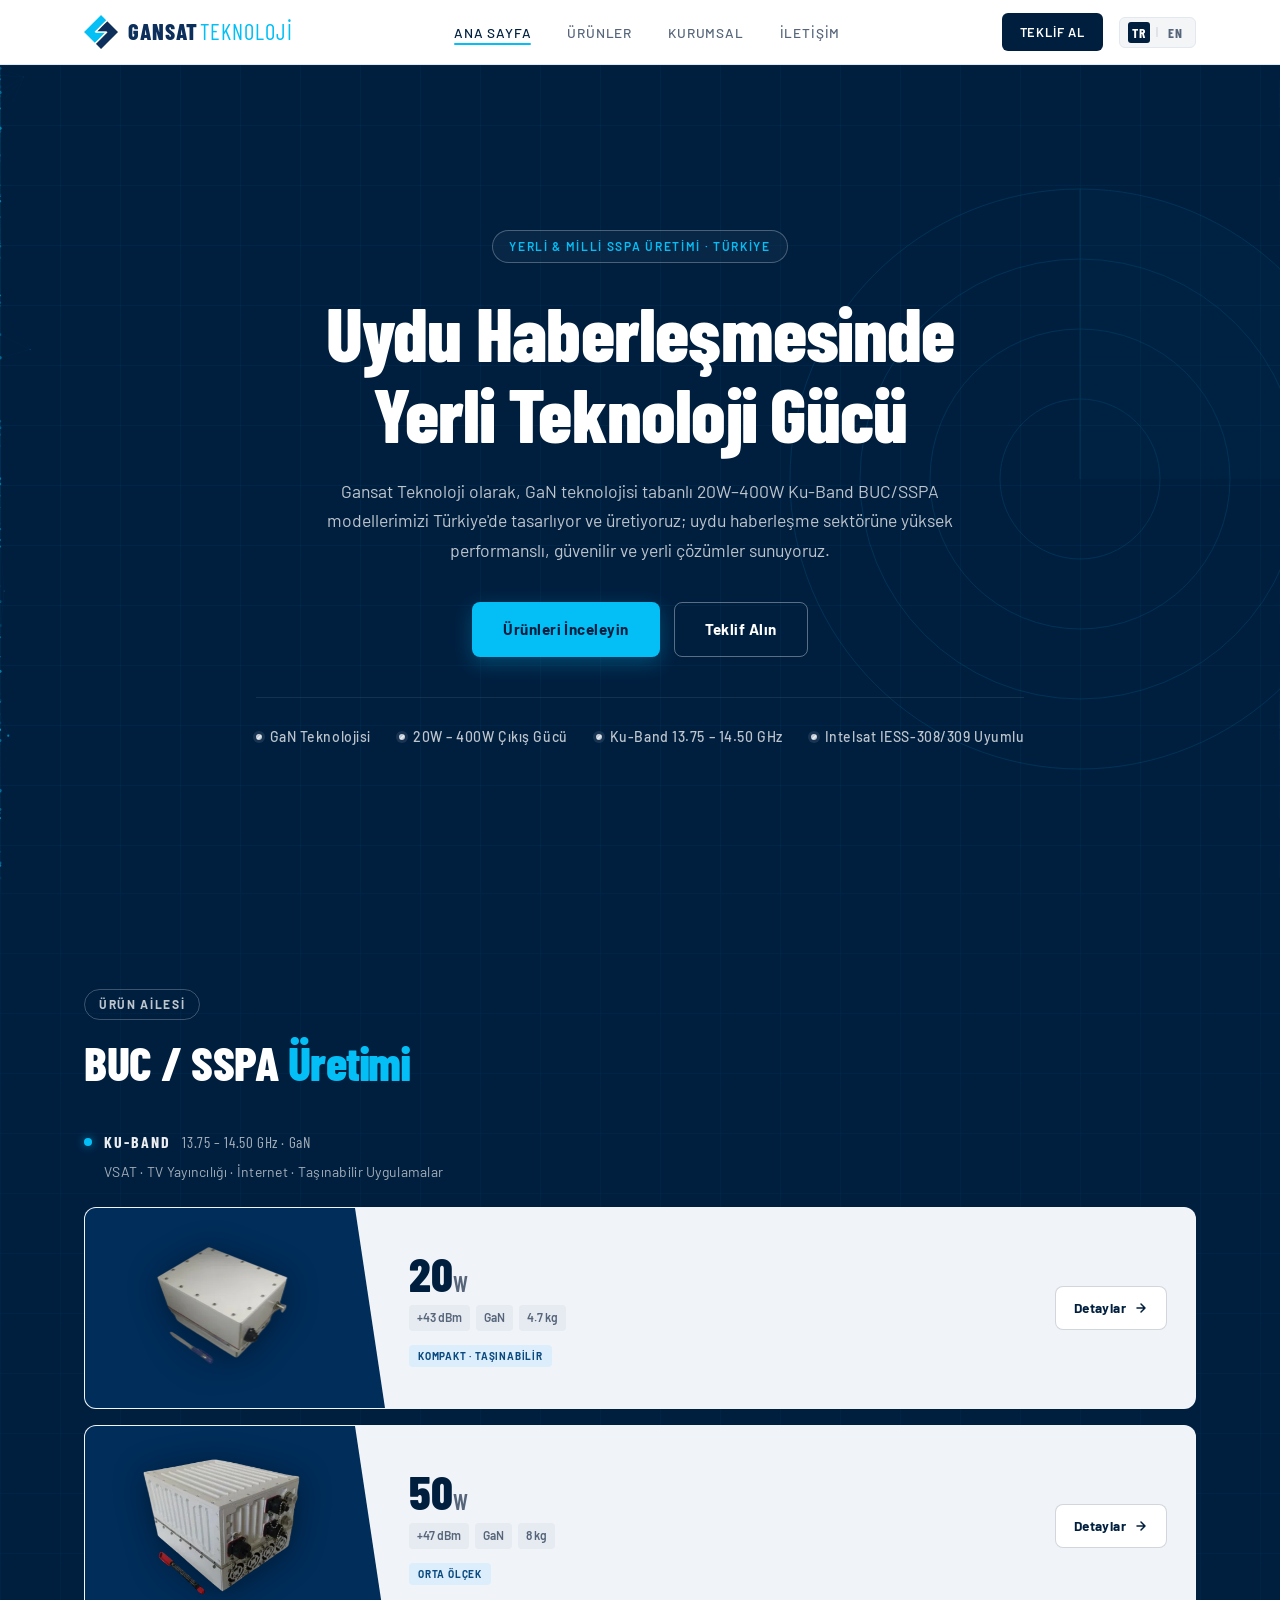
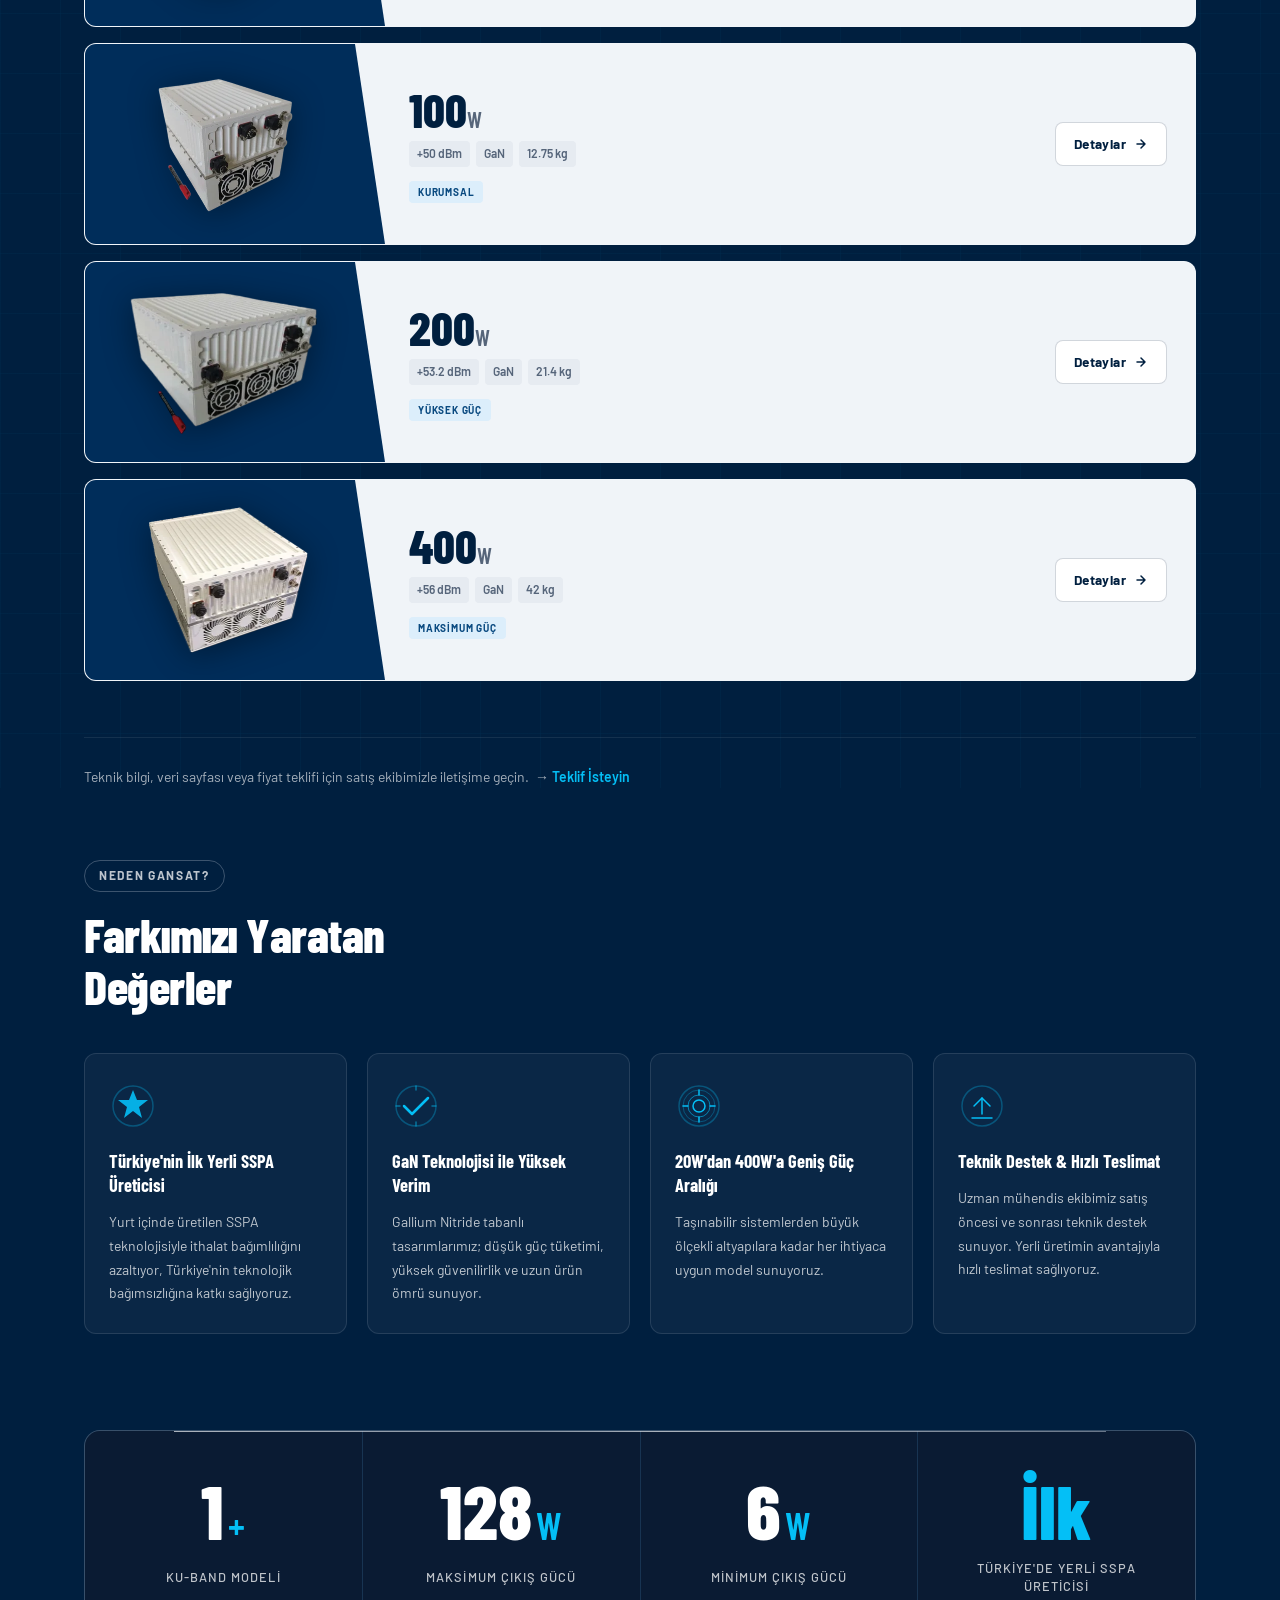
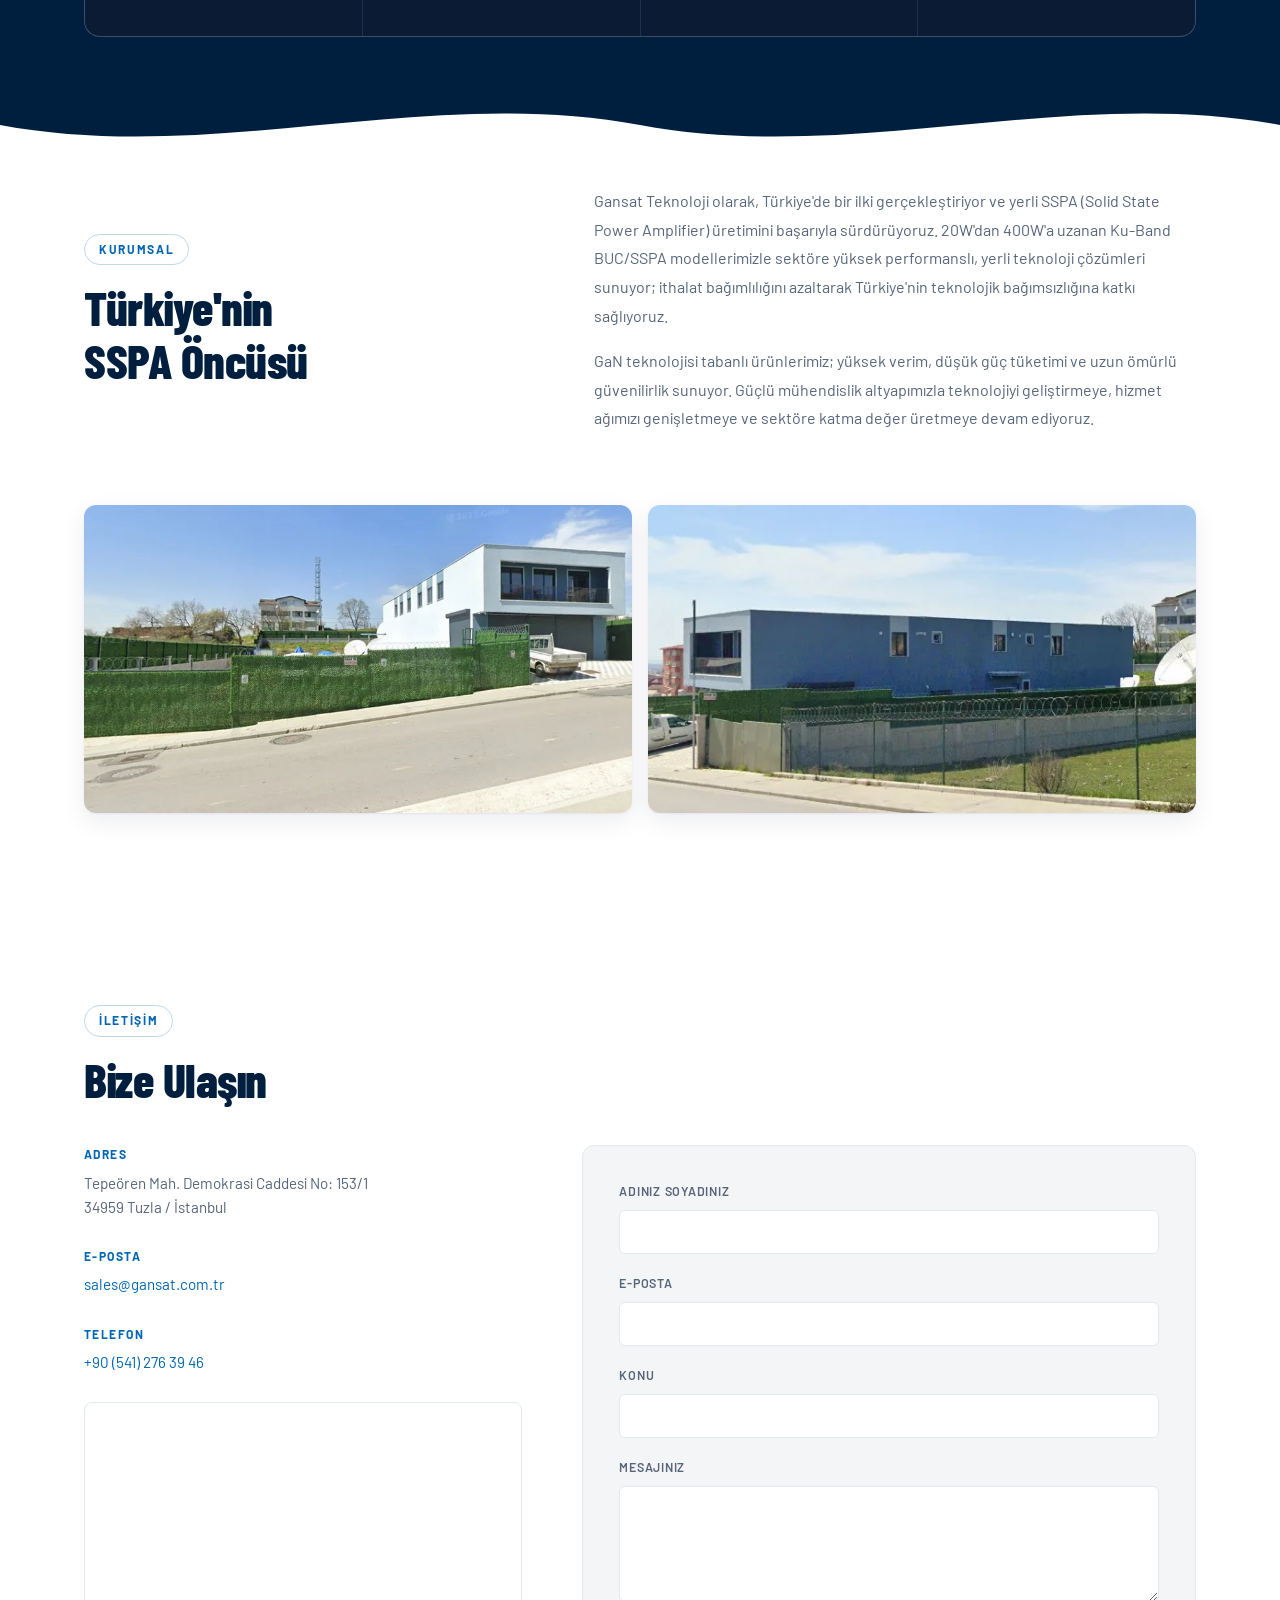
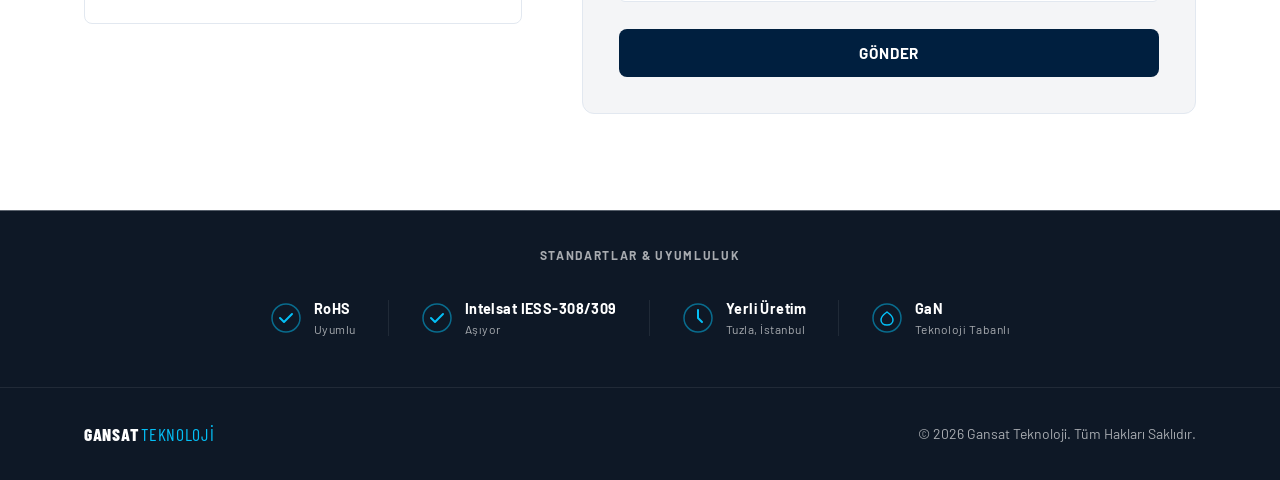
==== index.html @ 553958f4 "SEO: complete meta/social tags, share banners, structured data, sitemap, copy fixes - Every page: de" ====
<!DOCTYPE html>
<html lang="tr">
<head>
    <meta charset="UTF-8">
    <meta name="viewport" content="width=device-width, initial-scale=1.0">
    <title>Gansat Teknoloji | Yerli GaN Ku-Band BUC / SSPA Üreticisi</title>
    <meta name="description" content="Gansat Teknoloji — Türkiye'nin ilk yerli SSPA ve BUC üreticisi. 20W–400W GaN tabanlı Ku-Band BUC/SSPA modelleri, Intelsat IESS-308/309 uyumlu. Tuzla, İstanbul.">
    <meta name="keywords" content="SSPA üreticisi, BUC üreticisi, Ku-Band BUC, GaN SSPA, yerli SSPA, Block Up Converter, uydu haberleşme, satellite uplink, VSAT BUC, Gansat Teknoloji">
    <meta name="author" content="Gansat Teknoloji">
    <meta name="robots" content="index, follow, max-image-preview:large">
    <meta name="theme-color" content="#001f3f">
    <link rel="canonical" href="https://www.gansat.com.tr/">

    <!-- Open Graph (LinkedIn, WhatsApp, Facebook) -->
    <meta property="og:type" content="website">
    <meta property="og:site_name" content="Gansat Teknoloji">
    <meta property="og:title" content="Gansat Teknoloji | Yerli GaN Ku-Band BUC / SSPA Üreticisi">
    <meta property="og:description" content="Gansat Teknoloji — Türkiye'nin ilk yerli SSPA ve BUC üreticisi. 20W–400W GaN tabanlı Ku-Band BUC/SSPA modelleri, Intelsat IESS-308/309 uyumlu. Tuzla, İstanbul.">
    <meta property="og:url" content="https://www.gansat.com.tr/">
    <meta property="og:image" content="https://www.gansat.com.tr/og-gansat.jpg">
    <meta property="og:image:type" content="image/jpeg">
    <meta property="og:image:width" content="1200">
    <meta property="og:image:height" content="630">
    <meta property="og:image:alt" content="Gansat Teknoloji — GaN Ku-Band BUC / SSPA çözümleri, 20W–400W">
    <meta property="og:locale" content="tr_TR">
    <meta property="og:locale:alternate" content="en_US">

    <!-- Twitter / X Card -->
    <meta name="twitter:card" content="summary_large_image">
    <meta name="twitter:title" content="Gansat Teknoloji | Yerli GaN Ku-Band BUC / SSPA Üreticisi">
    <meta name="twitter:description" content="Gansat Teknoloji — Türkiye'nin ilk yerli SSPA ve BUC üreticisi. 20W–400W GaN tabanlı Ku-Band BUC/SSPA modelleri, Intelsat IESS-308/309 uyumlu. Tuzla, İstanbul.">
    <meta name="twitter:image" content="https://www.gansat.com.tr/og-gansat.jpg">
    <meta name="twitter:image:alt" content="Gansat Teknoloji — GaN Ku-Band BUC / SSPA çözümleri, 20W–400W">

<!-- Yapısal Veri (Google Şirket Bilgisi) -->
    <script type="application/ld+json">
        {
          "@context": "https://schema.org",
          "@type": "Organization",
          "name": "Gansat Teknoloji",
          "url": "https://www.gansat.com.tr/",
          "logo": "https://www.gansat.com.tr/logo.png",
          "description": "Türkiye'nin ilk yerli SSPA ve BUC üreticisi. GaN teknolojisi tabanlı Ku-Band BUC/SSPA modelleri.",
          "address": {
            "@type": "PostalAddress",
            "streetAddress": "Tepeören Mah. Demokrasi Caddesi No: 153/1",
            "addressLocality": "Tuzla",
            "addressRegion": "İstanbul",
            "postalCode": "34959",
            "addressCountry": "TR"
          },
          "contactPoint": {
            "@type": "ContactPoint",
            "telephone": "+90-541-276-39-46",
            "email": "sales@gansat.com.tr",
            "contactType": "sales"
          },
          "sameAs": [],
          "image": "https://www.gansat.com.tr/og-gansat.jpg"
        }
    </script>

    <link rel="preconnect" href="https://fonts.googleapis.com">
    <link rel="preconnect" href="https://fonts.gstatic.com" crossorigin>
    <link href="https://fonts.googleapis.com/css2?family=Barlow+Condensed:wght@400;600;700;800&family=Barlow:wght@300;400;500;600&display=swap" rel="stylesheet">
    <link rel="stylesheet" href="style.css">
    <link rel="icon" type="image/png" sizes="32x32" href="favicon-32.png">
    <link rel="apple-touch-icon" href="apple-touch-icon.png">
</head>
<body>

    <header>
        <nav class="container">
            <div class="logo">
                <img src="logo.webp" alt="GANSAT Teknoloji logosu" class="logo-mark" width="34" height="34">GANSAT<span>TEKNOLOJİ</span>
            </div>
            <ul class="nav-links" id="navLinks">
                <li><a href="#" data-tr="Ana Sayfa" data-en="Home">Ana Sayfa</a></li>
                <li><a href="#cozumler" data-tr="Ürünler" data-en="Products">Ürünler</a></li>
                <li><a href="#kurumsal" data-tr="Kurumsal" data-en="About">Kurumsal</a></li>
                <li><a href="#iletisim" data-tr="İletişim" data-en="Contact">İletişim</a></li>
            </ul>
            <div class="nav-right">
                <a href="#iletisim" class="nav-cta" data-tr="Teklif Al" data-en="Get a Quote">Teklif Al</a>
                <div class="lang-toggle">
                    <button class="lang-btn active" id="btn-tr" onclick="setLang('tr')">TR</button>
                    <span class="lang-divider" aria-hidden="true">|</span>
                    <button class="lang-btn" id="btn-en" onclick="setLang('en')">EN</button>
                </div>
                <button class="nav-toggle" type="button" aria-label="Menü" aria-expanded="false" aria-controls="navLinks" onclick="toggleNav(this)"><span></span><span></span><span></span></button>
            </div>
        </nav>
    </header>

    <!-- HERO -->
    <section class="hero">
        <div class="hero-bg-grid"></div>
        <canvas id="particles" class="hero-particles"></canvas>

        <!-- Animasyonlu radar/sinyal dalgası -->
        <div class="hero-radar">
            <svg viewBox="0 0 600 600" xmlns="http://www.w3.org/2000/svg">
                <circle class="radar-ring" cx="300" cy="300" r="80"/>
                <circle class="radar-ring" cx="300" cy="300" r="150" style="animation-delay: 0.6s"/>
                <circle class="radar-ring" cx="300" cy="300" r="220" style="animation-delay: 1.2s"/>
                <circle class="radar-ring" cx="300" cy="300" r="290" style="animation-delay: 1.8s"/>
                <line class="radar-sweep-line" x1="300" y1="300" x2="300" y2="10"/>
                <path class="radar-sweep" d="M300,300 L300,10 A290,290 0 0,1 590,300 Z"/>
            </svg>
        </div>


        <div class="hero-content">
            <div class="hero-tag" data-tr="Yerli & Milli SSPA Üretimi · Türkiye" data-en="Domestic SSPA Manufacturing · Türkiye">Yerli &amp; Milli SSPA Üretimi · Türkiye</div>
            <h1 data-tr="Uydu Haberleşmesinde<br>Yerli Teknoloji Gücü" data-en="Turkish-Engineered Power<br>for Satellite Communications">Uydu Haberleşmesinde<br>Yerli Teknoloji Gücü</h1>
            <p data-tr="Gansat Teknoloji olarak, GaN teknolojisi tabanlı 20W–400W Ku-Band BUC/SSPA modellerimizi Türkiye'de tasarlıyor ve üretiyoruz; uydu haberleşme sektörüne yüksek performanslı, güvenilir ve yerli çözümler sunuyoruz." data-en="Gansat Technology designs and manufactures GaN-based 20W–400W Ku-Band BUC/SSPA systems in Türkiye, delivering high-performance, reliable satellite uplink solutions to the communications industry.">Gansat Teknoloji olarak, GaN teknolojisi tabanlı 20W–400W Ku-Band BUC/SSPA modellerimizi Türkiye'de tasarlıyor ve üretiyoruz; uydu haberleşme sektörüne yüksek performanslı, güvenilir ve yerli çözümler sunuyoruz.</p>
            <div class="hero-actions">
                <a href="#cozumler" class="btn-primary" data-tr="Ürünleri İnceleyin" data-en="Explore Products">Ürünleri İnceleyin</a>
                <a href="#iletisim" class="btn-secondary" data-tr="Teklif Alın" data-en="Request a Quote">Teklif Alın</a>
            </div>
            <ul class="hero-points">
                <li data-tr="GaN Teknolojisi" data-en="GaN Technology">GaN Teknolojisi</li>
                <li data-tr="20W – 400W Çıkış Gücü" data-en="20W – 400W Output Power">20W – 400W Çıkış Gücü</li>
                <li>Ku-Band 13.75 – 14.50 GHz</li>
                <li data-tr="Intelsat IESS-308/309 Uyumlu" data-en="Intelsat IESS-308/309 Compliant">Intelsat IESS-308/309 Uyumlu</li>
            </ul>
        </div>

    </section>

    <!-- ÜRÜNLER -->
    <section id="cozumler" class="solutions-section">
        <div class="container">
            <div class="solutions-header">
                <div class="section-tag light" data-tr="Ürün Ailesi" data-en="Product Family">Ürün Ailesi</div>
                <h2 class="solutions-title" data-tr="BUC / SSPA <em>Üretimi</em>" data-en="BUC / SSPA <em>Manufacturing</em>">BUC / SSPA <em>Üretimi</em></h2>
            </div>

            <!-- KU-BAND -->
            <div class="band-group">
                <div class="band-header">
                    <div class="band-dot ku"></div>
                    <span class="band-label">KU-BAND</span>
                    <span class="band-freq">13.75 – 14.50 GHz · GaN</span>
                </div>
                <p class="band-desc" data-tr="VSAT · TV Yayıncılığı · İnternet · Taşınabilir Uygulamalar" data-en="VSAT · Broadcasting · Internet · Portable Applications">VSAT · TV Yayıncılığı · İnternet · Taşınabilir Uygulamalar</p>

                <div class="products-grid">

                    <div class="product-card" role="button" tabindex="0" aria-label="20W SSPA – detaylar" onclick="openModal('modal20w')">
                        <div class="card-img-wrap">
                            <img src="20w-thumb.webp" alt="GANSAT-20WKU 20W Ku-Band GaN SSPA / BUC" width="329" height="300" loading="lazy" decoding="async">
                        </div>
                        <div class="card-inner">
                            <div class="card-watt">20<span>W</span></div>
                            <div class="card-quick-specs">
                                <span>+43 dBm</span>
                                <span>GaN</span>
                                <span>4.7 kg</span>
                            </div>
                            <span class="card-tag ku" data-tr="Kompakt · Taşınabilir" data-en="Compact · Portable">Kompakt · Taşınabilir</span>
                        </div>
                        <div class="card-action">
                            <span data-tr="Detaylar" data-en="Details">Detaylar</span>
                            <svg width="14" height="14" viewBox="0 0 14 14" fill="none"><path d="M3 7h8M7 3l4 4-4 4" stroke="currentColor" stroke-width="1.5" stroke-linecap="round" stroke-linejoin="round"/></svg>
                        </div>
                        <div class="card-glow ku"></div>
                    </div>

                    <div class="product-card" role="button" tabindex="0" aria-label="50W SSPA – detaylar" onclick="openModal('modal50w')">
                        <div class="card-img-wrap">
                            <img src="50w-thumb.webp" alt="GANSAT-50WKU 50W Ku-Band GaN SSPA / BUC" width="331" height="268" loading="lazy" decoding="async">
                        </div>
                        <div class="card-inner">

                            <div class="card-watt">50<span>W</span></div>
                            <div class="card-quick-specs">
                                <span>+47 dBm</span>
                                <span>GaN</span>
                                <span>8 kg</span>
                            </div>
                            <span class="card-tag ku" data-tr="Orta Ölçek" data-en="Mid-Range">Orta Ölçek</span>
                        </div>
                        <div class="card-action">
                            <span data-tr="Detaylar" data-en="Details">Detaylar</span>
                            <svg width="14" height="14" viewBox="0 0 14 14" fill="none"><path d="M3 7h8M7 3l4 4-4 4" stroke="currentColor" stroke-width="1.5" stroke-linecap="round" stroke-linejoin="round"/></svg>
                        </div>
                        <div class="card-glow ku"></div>
                    </div>

                    <div class="product-card" role="button" tabindex="0" aria-label="100W SSPA – detaylar" onclick="openModal('modal100w')">
                        <div class="card-img-wrap">
                            <img src="100w-thumb.webp" alt="GANSAT-100WKU 100W Ku-Band GaN SSPA / BUC" width="299" height="300" loading="lazy" decoding="async">
                        </div>
                        <div class="card-inner">

                            <div class="card-watt">100<span>W</span></div>
                            <div class="card-quick-specs">
                                <span>+50 dBm</span>
                                <span>GaN</span>
                                <span>12.75 kg</span>
                            </div>
                            <span class="card-tag ku" data-tr="Kurumsal" data-en="Enterprise">Kurumsal</span>
                        </div>
                        <div class="card-action">
                            <span data-tr="Detaylar" data-en="Details">Detaylar</span>
                            <svg width="14" height="14" viewBox="0 0 14 14" fill="none"><path d="M3 7h8M7 3l4 4-4 4" stroke="currentColor" stroke-width="1.5" stroke-linecap="round" stroke-linejoin="round"/></svg>
                        </div>
                        <div class="card-glow ku"></div>
                    </div>

                    <div class="product-card" role="button" tabindex="0" aria-label="200W SSPA – detaylar" onclick="openModal('modal200w')">
                        <div class="card-img-wrap">
                            <img src="200w-thumb.webp" alt="GANSAT-200WKU 200W Ku-Band GaN SSPA / BUC" width="331" height="244" loading="lazy" decoding="async">
                        </div>
                        <div class="card-inner">

                            <div class="card-watt">200<span>W</span></div>
                            <div class="card-quick-specs">
                                <span>+53.2 dBm</span>
                                <span>GaN</span>
                                <span>21.4 kg</span>
                            </div>
                            <span class="card-tag ku" data-tr="Yüksek Güç" data-en="High Power">Yüksek Güç</span>
                        </div>
                        <div class="card-action">
                            <span data-tr="Detaylar" data-en="Details">Detaylar</span>
                            <svg width="14" height="14" viewBox="0 0 14 14" fill="none"><path d="M3 7h8M7 3l4 4-4 4" stroke="currentColor" stroke-width="1.5" stroke-linecap="round" stroke-linejoin="round"/></svg>
                        </div>
                        <div class="card-glow ku"></div>
                    </div>

                    <div class="product-card" role="button" tabindex="0" aria-label="400W SSPA – detaylar" onclick="openModal('modal400w')">
                        <div class="card-img-wrap">
                            <img src="400w-thumb.webp" alt="GANSAT-400WKU 400W Ku-Band GaN SSPA / BUC" width="353" height="300" loading="lazy" decoding="async">
                        </div>
                        <div class="card-inner">

                            <div class="card-watt">400<span>W</span></div>
                            <div class="card-quick-specs">
                                <span>+56 dBm</span>
                                <span>GaN</span>
                                <span>42 kg</span>
                            </div>
                            <span class="card-tag ku" data-tr="Maksimum Güç" data-en="Maximum Power">Maksimum Güç</span>
                        </div>
                        <div class="card-action">
                            <span data-tr="Detaylar" data-en="Details">Detaylar</span>
                            <svg width="14" height="14" viewBox="0 0 14 14" fill="none"><path d="M3 7h8M7 3l4 4-4 4" stroke="currentColor" stroke-width="1.5" stroke-linecap="round" stroke-linejoin="round"/></svg>
                        </div>
                        <div class="card-glow ku"></div>
                    </div>

                </div>
            </div>

            <p class="solutions-footnote">
                <span data-tr="Teknik bilgi, veri sayfası veya fiyat teklifi için satış ekibimizle iletişime geçin." data-en="Contact our sales team for technical details, datasheets or pricing.">Teknik bilgi, veri sayfası veya fiyat teklifi için satış ekibimizle iletişime geçin.</span>
                &nbsp;→&nbsp;<a href="#iletisim" data-tr="Teklif İsteyin" data-en="Request a Quote">Teklif İsteyin</a>
            </p>
        </div>
    </section>

    <!-- NEDEN GANSAT -->
    <section class="why-section">
        <div class="container">
            <div class="why-header">
                <div class="section-tag light" data-tr="Neden Gansat?" data-en="Why Gansat?">Neden Gansat?</div>
                <h2 class="why-title" data-tr="Farkımızı Yaratan<br>Değerler" data-en="The Values That<br>Set Us Apart">Farkımızı Yaratan<br>Değerler</h2>
            </div>
            <div class="why-grid">
                <div class="why-card">
                    <div class="why-icon">
                        <svg viewBox="0 0 48 48" fill="none" xmlns="http://www.w3.org/2000/svg">
                            <circle cx="24" cy="24" r="20" stroke="#04bff6" stroke-width="1.5" opacity="0.3"/>
                            <path d="M24 8 L28 18 L39 18 L30 25 L33 36 L24 29 L15 36 L18 25 L9 18 L20 18 Z" fill="#04bff6" opacity="0.9"/>
                        </svg>
                    </div>
                    <h3 data-tr="Türkiye'nin İlk Yerli SSPA Üreticisi" data-en="Türkiye's First Domestic SSPA Manufacturer">Türkiye'nin İlk Yerli SSPA Üreticisi</h3>
                    <p data-tr="Yurt içinde üretilen SSPA teknolojisiyle ithalat bağımlılığını azaltıyor, Türkiye'nin teknolojik bağımsızlığına katkı sağlıyoruz." data-en="With domestically manufactured SSPA technology, we reduce import dependency and contribute to Türkiye's technological independence.">Yurt içinde üretilen SSPA teknolojisiyle ithalat bağımlılığını azaltıyor, Türkiye'nin teknolojik bağımsızlığına katkı sağlıyoruz.</p>
                </div>
                <div class="why-card">
                    <div class="why-icon">
                        <svg viewBox="0 0 48 48" fill="none" xmlns="http://www.w3.org/2000/svg">
                            <circle cx="24" cy="24" r="20" stroke="#04bff6" stroke-width="1.5" opacity="0.3"/>
                            <path d="M12 24 L20 32 L36 16" stroke="#04bff6" stroke-width="2.5" stroke-linecap="round" stroke-linejoin="round"/>
                            <path d="M24 8 L24 4M24 44 L24 40M8 24 L4 24M44 24 L40 24" stroke="#04bff6" stroke-width="1.5" stroke-linecap="round" opacity="0.5"/>
                        </svg>
                    </div>
                    <h3 data-tr="GaN Teknolojisi ile Yüksek Verim" data-en="High Efficiency with GaN Technology">GaN Teknolojisi ile Yüksek Verim</h3>
                    <p data-tr="Gallium Nitride tabanlı tasarımlarımız; düşük güç tüketimi, yüksek güvenilirlik ve uzun ürün ömrü sunuyor." data-en="Our Gallium Nitride-based designs deliver low power consumption, high reliability and long product life.">Gallium Nitride tabanlı tasarımlarımız; düşük güç tüketimi, yüksek güvenilirlik ve uzun ürün ömrü sunuyor.</p>
                </div>
                <div class="why-card">
                    <div class="why-icon">
                        <svg viewBox="0 0 48 48" fill="none" xmlns="http://www.w3.org/2000/svg">
                            <circle cx="24" cy="24" r="20" stroke="#04bff6" stroke-width="1.5" opacity="0.3"/>
                            <circle cx="24" cy="24" r="6" stroke="#04bff6" stroke-width="1.5"/>
                            <circle cx="24" cy="24" r="11" stroke="#04bff6" stroke-width="1" opacity="0.6"/>
                            <circle cx="24" cy="24" r="16" stroke="#04bff6" stroke-width="1" opacity="0.3"/>
                            <line x1="24" y1="8" x2="24" y2="13" stroke="#04bff6" stroke-width="1.5" stroke-linecap="round"/>
                            <line x1="24" y1="35" x2="24" y2="40" stroke="#04bff6" stroke-width="1.5" stroke-linecap="round"/>
                            <line x1="8" y1="24" x2="13" y2="24" stroke="#04bff6" stroke-width="1.5" stroke-linecap="round"/>
                            <line x1="35" y1="24" x2="40" y2="24" stroke="#04bff6" stroke-width="1.5" stroke-linecap="round"/>
                        </svg>
                    </div>
                    <h3 data-tr="20W'dan 400W'a Geniş Güç Aralığı" data-en="Wide Power Range from 20W to 400W">20W'dan 400W'a Geniş Güç Aralığı</h3>
                    <p data-tr="Taşınabilir sistemlerden büyük ölçekli altyapılara kadar her ihtiyaca uygun model sunuyoruz." data-en="We offer models suitable for every need, from portable systems to large-scale infrastructure.">Taşınabilir sistemlerden büyük ölçekli altyapılara kadar her ihtiyaca uygun model sunuyoruz.</p>
                </div>
                <div class="why-card">
                    <div class="why-icon">
                        <svg viewBox="0 0 48 48" fill="none" xmlns="http://www.w3.org/2000/svg">
                            <circle cx="24" cy="24" r="20" stroke="#04bff6" stroke-width="1.5" opacity="0.3"/>
                            <path d="M16 24 L24 16 L32 24" stroke="#04bff6" stroke-width="1.5" stroke-linecap="round" stroke-linejoin="round"/>
                            <path d="M24 16 L24 32" stroke="#04bff6" stroke-width="1.5" stroke-linecap="round"/>
                            <path d="M14 36 L34 36" stroke="#04bff6" stroke-width="1.5" stroke-linecap="round"/>
                        </svg>
                    </div>
                    <h3 data-tr="Teknik Destek & Hızlı Teslimat" data-en="Technical Support & Fast Delivery">Teknik Destek & Hızlı Teslimat</h3>
                    <p data-tr="Uzman mühendis ekibimiz satış öncesi ve sonrası teknik destek sunuyor. Yerli üretimin avantajıyla hızlı teslimat sağlıyoruz." data-en="Our expert engineering team provides pre- and post-sales technical support. We ensure fast delivery with the advantage of local manufacturing.">Uzman mühendis ekibimiz satış öncesi ve sonrası teknik destek sunuyor. Yerli üretimin avantajıyla hızlı teslimat sağlıyoruz.</p>
                </div>
            </div>
        </div>
    </section>

    <!-- SAYAÇ BÖLÜMÜ -->
    <section class="stats-section">
        <div class="container">
            <div class="stats-grid">
                <div class="stat-card">
                    <div class="stat-card-num">
                        <span class="counter" data-target="5">0</span>
                        <span class="stat-card-suffix">+</span>
                    </div>
                    <div class="stat-card-label" data-tr="Ku-Band Modeli" data-en="Ku-Band Models">Ku-Band Modeli</div>
                </div>
                <div class="stat-card">
                    <div class="stat-card-num">
                        <span class="counter" data-target="400">0</span>
                        <span class="stat-card-suffix">W</span>
                    </div>
                    <div class="stat-card-label" data-tr="Maksimum Çıkış Gücü" data-en="Maximum Output Power">Maksimum Çıkış Gücü</div>
                </div>
                <div class="stat-card">
                    <div class="stat-card-num">
                        <span class="counter" data-target="20">0</span>
                        <span class="stat-card-suffix">W</span>
                    </div>
                    <div class="stat-card-label" data-tr="Minimum Çıkış Gücü" data-en="Minimum Output Power">Minimum Çıkış Gücü</div>
                </div>
                <div class="stat-card">
                    <div class="stat-card-num stat-card-text">
                        <span data-tr="İlk" data-en="1st">İlk</span>
                    </div>
                    <div class="stat-card-label" data-tr="Türkiye'de Yerli SSPA Üreticisi" data-en="Domestic SSPA Manufacturer in Türkiye">Türkiye'de Yerli SSPA Üreticisi</div>
                </div>
            </div>
        </div>
    </section>

    <!-- DALGA GEÇİŞİ -->
    <div class="wave-divider">
        <svg xmlns="http://www.w3.org/2000/svg" viewBox="0 0 1440 80" preserveAspectRatio="none">
            <path d="M0,40 C240,80 480,0 720,40 C960,80 1200,0 1440,40 L1440,80 L0,80 Z" fill="#ffffff"/>
        </svg>
    </div>

    <!-- KURUMSAL -->
    <section id="kurumsal" class="about-section">
        <div class="container about-grid">
            <div class="about-left">
                <div class="section-tag" data-tr="Kurumsal" data-en="About Us">Kurumsal</div>
                <h2 data-tr="Türkiye'nin<br>SSPA Öncüsü" data-en="Türkiye's Pioneer<br>in SSPA Manufacturing">Türkiye'nin<br>SSPA Öncüsü</h2>
            </div>
            <div class="about-right">
                <p data-tr="Gansat Teknoloji olarak, Türkiye'de bir ilki gerçekleştiriyor ve yerli SSPA (Solid State Power Amplifier) üretimini başarıyla sürdürüyoruz. 20W'dan 400W'a uzanan Ku-Band BUC/SSPA modellerimizle sektöre yüksek performanslı, yerli teknoloji çözümleri sunuyor; ithalat bağımlılığını azaltarak Türkiye'nin teknolojik bağımsızlığına katkı sağlıyoruz." data-en="At Gansat Technology, we are pioneering the first domestic SSPA (Solid State Power Amplifier) manufacturing in Türkiye. With our Ku-Band BUC/SSPA models ranging from 20W to 400W, we deliver high-performance, locally developed solutions to the sector — reducing import dependency and contributing to Türkiye's technological independence.">Gansat Teknoloji olarak, Türkiye'de bir ilki gerçekleştiriyor ve yerli SSPA (Solid State Power Amplifier) üretimini başarıyla sürdürüyoruz. 20W'dan 400W'a uzanan Ku-Band BUC/SSPA modellerimizle sektöre yüksek performanslı, yerli teknoloji çözümleri sunuyor; ithalat bağımlılığını azaltarak Türkiye'nin teknolojik bağımsızlığına katkı sağlıyoruz.</p>
                <p style="margin-top: 16px;" data-tr="GaN teknolojisi tabanlı ürünlerimiz; yüksek verim, düşük güç tüketimi ve uzun ömürlü güvenilirlik sunuyor. Güçlü mühendislik altyapımızla teknolojiyi geliştirmeye, hizmet ağımızı genişletmeye ve sektöre katma değer üretmeye devam ediyoruz." data-en="Our GaN-based products deliver high efficiency, low power consumption and long-term reliability. With a strong engineering foundation, we continue to advance our technology, expand our service network and create lasting value for the industry.">GaN teknolojisi tabanlı ürünlerimiz; yüksek verim, düşük güç tüketimi ve uzun ömürlü güvenilirlik sunuyor. Güçlü mühendislik altyapımızla teknolojiyi geliştirmeye, hizmet ağımızı genişletmeye ve sektöre katma değer üretmeye devam ediyoruz.</p>
            </div>
        </div>
    </section>

    <!-- GALERİ -->
    <section class="gallery-section">
        <div class="container">
            <div class="gallery-grid">
                <div class="gallery-item">
                    <img src="resim1.webp" alt="Gansat Teknoloji üretim tesisi – sokak görünümü" width="1200" height="476" loading="lazy" decoding="async">
                </div>
                <div class="gallery-item">
                    <img src="resim2.webp" alt="Gansat Teknoloji tesisi ve uydu antenleri" width="1029" height="335" loading="lazy" decoding="async">
                </div>
            </div>
        </div>
    </section>

    <!-- MODALLER - Ku-Band -->
    <!-- 20W Modal -->
    <div id="modal20w" class="modal">
        <div class="modal-content">
            <button class="modal-close" aria-label="Kapat" onclick="closeModal('modal20w')"><svg width="18" height="18" viewBox="0 0 18 18" fill="none"><path d="M2 2l14 14M16 2L2 16" stroke="currentColor" stroke-width="2" stroke-linecap="round"/></svg></button>
            <div class="modal-band-tag ku">Ku-Band · GaN</div>
            <h3>20W SSPA</h3>
            <p class="modal-desc" data-tr="L-to-Ku Band Block Up Converter. GaN teknolojisi tabanlı, yüksek verimli solid-state tasarım. Taşınabilir ve mobil uygulamalar için idealdir." data-en="L-to-Ku Band Block Up Converter based on GaN technology. High-efficiency solid-state design. Ideal for portable and mobile applications.">L-to-Ku Band Block Up Converter. GaN teknolojisi tabanlı, yüksek verimli solid-state tasarım. Taşınabilir ve mobil uygulamalar için idealdir.</p>
            <div class="modal-tabs">
                <button class="mtab active" onclick="switchTab(this,'t20ku')" data-tr="Standart KU" data-en="Standard KU">Standart KU</button>
                <button class="mtab" onclick="switchTab(this,'t20extku')" data-tr="Genişletilmiş KU" data-en="Extended KU">Genişletilmiş KU</button>
            </div>
            <div id="t20ku" class="modal-tab-content active">
                <div class="modal-model-name">GANSAT-20WKU · 13.75 – 14.50 GHz</div>
                <div class="modal-specs">
                    <div class="spec-row"><span data-tr="RF Frekans" data-en="RF Frequency">RF Frekans</span><strong>13.75 – 14.50 GHz</strong></div>
                    <div class="spec-row"><span data-tr="Yerel Osilatör" data-en="Local Oscillator">Yerel Osilatör</span><strong>12.80 GHz</strong></div>
                    <div class="spec-row"><span data-tr="Çıkış Gücü" data-en="Output Power">Çıkış Gücü</span><strong>20W (+43 dBm)</strong></div>
                    <div class="spec-row"><span data-tr="Kazanç" data-en="Gain">Kazanç</span><strong>65 dB min, 68 dB nom.</strong></div>
                    <div class="spec-row"><span data-tr="Güç Kaynağı" data-en="Power Supply">Güç Kaynağı</span><strong>+36V ~ +65V DC, 170W typ.</strong></div>
                    <div class="spec-row"><span data-tr="Boyut" data-en="Dimensions">Boyut</span><strong>220 × 170 × 160 mm</strong></div>
                    <div class="spec-row"><span data-tr="Ağırlık" data-en="Weight">Ağırlık</span><strong>4.7 kg</strong></div>
                </div>
            </div>
            <div id="t20extku" class="modal-tab-content">
                <div class="modal-model-name">GANSAT-20WEXTKU · 13.75 – 14.75 GHz</div>
                <div class="modal-specs">
                    <div class="spec-row"><span data-tr="RF Frekans" data-en="RF Frequency">RF Frekans</span><strong>13.75 – 14.75 GHz</strong></div>
                    <div class="spec-row"><span data-tr="Yerel Osilatör" data-en="Local Oscillator">Yerel Osilatör</span><strong>12.80 GHz</strong></div>
                    <div class="spec-row"><span data-tr="Çıkış Gücü" data-en="Output Power">Çıkış Gücü</span><strong>20W (+43 dBm)</strong></div>
                    <div class="spec-row"><span data-tr="Kazanç" data-en="Gain">Kazanç</span><strong>65 dB min, 68 dB nom.</strong></div>
                    <div class="spec-row"><span data-tr="Güç Kaynağı" data-en="Power Supply">Güç Kaynağı</span><strong>+36V ~ +65V DC, 170W typ.</strong></div>
                    <div class="spec-row"><span data-tr="Boyut" data-en="Dimensions">Boyut</span><strong>220 × 170 × 160 mm</strong></div>
                    <div class="spec-row"><span data-tr="Ağırlık" data-en="Weight">Ağırlık</span><strong>4.7 kg</strong></div>
                </div>
            </div>
            <a href="20w-sspa.html" class="modal-detail-btn" data-tr="Tam Teknik Özellikler →" data-en="Full Specifications →">Tam Teknik Özellikler →</a>
        </div>
    </div>

    <!-- 50W Modal -->
    <div id="modal50w" class="modal">
        <div class="modal-content">
            <button class="modal-close" aria-label="Kapat" onclick="closeModal('modal50w')"><svg width="18" height="18" viewBox="0 0 18 18" fill="none"><path d="M2 2l14 14M16 2L2 16" stroke="currentColor" stroke-width="2" stroke-linecap="round"/></svg></button>
            <div class="modal-band-tag ku">Ku-Band · GaN</div>
            <h3>50W SSPA</h3>
            <p class="modal-desc" data-tr="L-to-Ku Band Block Up Converter. GaN teknolojisi tabanlı, uydu uplink uygulamalarında yüksek verim ve güvenilirlik sağlar." data-en="L-to-Ku Band Block Up Converter based on GaN technology. Delivers high efficiency and reliability for satellite uplink applications.">L-to-Ku Band Block Up Converter. GaN teknolojisi tabanlı, uydu uplink uygulamalarında yüksek verim ve güvenilirlik sağlar.</p>
            <div class="modal-tabs">
                <button class="mtab active" onclick="switchTab(this,'t50ku')" data-tr="Standart KU" data-en="Standard KU">Standart KU</button>
                <button class="mtab" onclick="switchTab(this,'t50extku')" data-tr="Genişletilmiş KU" data-en="Extended KU">Genişletilmiş KU</button>
            </div>
            <div id="t50ku" class="modal-tab-content active">
                <div class="modal-model-name">GANSAT-50WKU · 13.75 – 14.50 GHz</div>
                <div class="modal-specs">
                    <div class="spec-row"><span data-tr="RF Frekans" data-en="RF Frequency">RF Frekans</span><strong>13.75 – 14.50 GHz</strong></div>
                    <div class="spec-row"><span data-tr="Yerel Osilatör" data-en="Local Oscillator">Yerel Osilatör</span><strong>12.80 GHz</strong></div>
                    <div class="spec-row"><span data-tr="Çıkış Gücü" data-en="Output Power">Çıkış Gücü</span><strong>50W (+47 dBm)</strong></div>
                    <div class="spec-row"><span data-tr="Kazanç" data-en="Gain">Kazanç</span><strong>68 dB min, 72 dB nom.</strong></div>
                    <div class="spec-row"><span data-tr="Güç Kaynağı" data-en="Power Supply">Güç Kaynağı</span><strong>220V 50Hz AC, 240W typ.</strong></div>
                    <div class="spec-row"><span data-tr="Boyut" data-en="Dimensions">Boyut</span><strong>250 × 200 × 185 mm</strong></div>
                    <div class="spec-row"><span data-tr="Ağırlık" data-en="Weight">Ağırlık</span><strong>8 kg</strong></div>
                </div>
            </div>
            <div id="t50extku" class="modal-tab-content">
                <div class="modal-model-name">GANSAT-50WEXTKU · 13.75 – 14.75 GHz</div>
                <div class="modal-specs">
                    <div class="spec-row"><span data-tr="RF Frekans" data-en="RF Frequency">RF Frekans</span><strong>13.75 – 14.75 GHz</strong></div>
                    <div class="spec-row"><span data-tr="Yerel Osilatör" data-en="Local Oscillator">Yerel Osilatör</span><strong>12.80 GHz</strong></div>
                    <div class="spec-row"><span data-tr="Çıkış Gücü" data-en="Output Power">Çıkış Gücü</span><strong>50W (+47 dBm)</strong></div>
                    <div class="spec-row"><span data-tr="Kazanç" data-en="Gain">Kazanç</span><strong>68 dB min, 72 dB nom.</strong></div>
                    <div class="spec-row"><span data-tr="Güç Kaynağı" data-en="Power Supply">Güç Kaynağı</span><strong>220V 50Hz AC, 240W typ.</strong></div>
                    <div class="spec-row"><span data-tr="Boyut" data-en="Dimensions">Boyut</span><strong>250 × 200 × 185 mm</strong></div>
                    <div class="spec-row"><span data-tr="Ağırlık" data-en="Weight">Ağırlık</span><strong>8 kg</strong></div>
                </div>
            </div>
            <a href="50w-sspa.html" class="modal-detail-btn" data-tr="Tam Teknik Özellikler →" data-en="Full Specifications →">Tam Teknik Özellikler →</a>
        </div>
    </div>

    <!-- 100W Modal -->
    <div id="modal100w" class="modal">
        <div class="modal-content">
            <button class="modal-close" aria-label="Kapat" onclick="closeModal('modal100w')"><svg width="18" height="18" viewBox="0 0 18 18" fill="none"><path d="M2 2l14 14M16 2L2 16" stroke="currentColor" stroke-width="2" stroke-linecap="round"/></svg></button>
            <div class="modal-band-tag ku">Ku-Band · GaN</div>
            <h3>100W SSPA</h3>
            <p class="modal-desc" data-tr="L-to-Ku Band Block Up Converter. GaN teknolojisi tabanlı, kurumsal uydu uplink uygulamaları için yüksek performanslı çözüm." data-en="L-to-Ku Band Block Up Converter based on GaN technology. High-performance solution for enterprise satellite uplink applications.">L-to-Ku Band Block Up Converter. GaN teknolojisi tabanlı, kurumsal uydu uplink uygulamaları için yüksek performanslı çözüm.</p>
            <div class="modal-tabs">
                <button class="mtab active" onclick="switchTab(this,'t100ku')" data-tr="Standart KU" data-en="Standard KU">Standart KU</button>
                <button class="mtab" onclick="switchTab(this,'t100extku')" data-tr="Genişletilmiş KU" data-en="Extended KU">Genişletilmiş KU</button>
            </div>
            <div id="t100ku" class="modal-tab-content active">
                <div class="modal-model-name">GANSAT-100WKU · 13.75 – 14.50 GHz</div>
                <div class="modal-specs">
                    <div class="spec-row"><span data-tr="RF Frekans" data-en="RF Frequency">RF Frekans</span><strong>13.75 – 14.50 GHz</strong></div>
                    <div class="spec-row"><span data-tr="Yerel Osilatör" data-en="Local Oscillator">Yerel Osilatör</span><strong>12.80 GHz</strong></div>
                    <div class="spec-row"><span data-tr="Çıkış Gücü" data-en="Output Power">Çıkış Gücü</span><strong>100W (+50 dBm)</strong></div>
                    <div class="spec-row"><span data-tr="Kazanç" data-en="Gain">Kazanç</span><strong>68 dB min, 73 dB nom.</strong></div>
                    <div class="spec-row"><span data-tr="Güç Kaynağı" data-en="Power Supply">Güç Kaynağı</span><strong>220V 50Hz AC, 500W typ.</strong></div>
                    <div class="spec-row"><span data-tr="Boyut" data-en="Dimensions">Boyut</span><strong>310 × 240 × 210 mm</strong></div>
                    <div class="spec-row"><span data-tr="Ağırlık" data-en="Weight">Ağırlık</span><strong>12.75 kg</strong></div>
                </div>
            </div>
            <div id="t100extku" class="modal-tab-content">
                <div class="modal-model-name">GANSAT-100WEXTKU · 13.75 – 14.75 GHz</div>
                <div class="modal-specs">
                    <div class="spec-row"><span data-tr="RF Frekans" data-en="RF Frequency">RF Frekans</span><strong>13.75 – 14.75 GHz</strong></div>
                    <div class="spec-row"><span data-tr="Yerel Osilatör" data-en="Local Oscillator">Yerel Osilatör</span><strong>12.80 GHz</strong></div>
                    <div class="spec-row"><span data-tr="Çıkış Gücü" data-en="Output Power">Çıkış Gücü</span><strong>100W (+50 dBm)</strong></div>
                    <div class="spec-row"><span data-tr="Kazanç" data-en="Gain">Kazanç</span><strong>68 dB min, 73 dB nom.</strong></div>
                    <div class="spec-row"><span data-tr="Güç Kaynağı" data-en="Power Supply">Güç Kaynağı</span><strong>220V 50Hz AC, 500W typ.</strong></div>
                    <div class="spec-row"><span data-tr="Boyut" data-en="Dimensions">Boyut</span><strong>310 × 240 × 210 mm</strong></div>
                    <div class="spec-row"><span data-tr="Ağırlık" data-en="Weight">Ağırlık</span><strong>12.75 kg</strong></div>
                </div>
            </div>
            <a href="100w-sspa.html" class="modal-detail-btn" data-tr="Tam Teknik Özellikler →" data-en="Full Specifications →">Tam Teknik Özellikler →</a>
        </div>
    </div>

    <!-- 200W Modal -->
    <div id="modal200w" class="modal">
        <div class="modal-content">
            <button class="modal-close" aria-label="Kapat" onclick="closeModal('modal200w')"><svg width="18" height="18" viewBox="0 0 18 18" fill="none"><path d="M2 2l14 14M16 2L2 16" stroke="currentColor" stroke-width="2" stroke-linecap="round"/></svg></button>
            <div class="modal-band-tag ku">Ku-Band · GaN</div>
            <h3>200W SSPA</h3>
            <p class="modal-desc" data-tr="L-to-Ku Band Block Up Converter. Yüksek verimli GaN solid-state tasarım, zorlu ortamlarda güvenilir yüksek güç sağlar." data-en="L-to-Ku Band Block Up Converter. High-efficiency GaN solid-state design delivers reliable high power in the toughest environments.">L-to-Ku Band Block Up Converter. Yüksek verimli GaN solid-state tasarım, zorlu ortamlarda güvenilir yüksek güç sağlar.</p>
            <div class="modal-tabs">
                <button class="mtab active" onclick="switchTab(this,'t200ku')" data-tr="Standart KU" data-en="Standard KU">Standart KU</button>
                <button class="mtab" onclick="switchTab(this,'t200extku')" data-tr="Genişletilmiş KU" data-en="Extended KU">Genişletilmiş KU</button>
            </div>
            <div id="t200ku" class="modal-tab-content active">
                <div class="modal-model-name">GANSAT-200WKU · 13.75 – 14.50 GHz</div>
                <div class="modal-specs">
                    <div class="spec-row"><span data-tr="RF Frekans" data-en="RF Frequency">RF Frekans</span><strong>13.75 – 14.50 GHz</strong></div>
                    <div class="spec-row"><span data-tr="Yerel Osilatör" data-en="Local Oscillator">Yerel Osilatör</span><strong>12.80 GHz</strong></div>
                    <div class="spec-row"><span data-tr="Çıkış Gücü" data-en="Output Power">Çıkış Gücü</span><strong>200W (+53.2 dBm)</strong></div>
                    <div class="spec-row"><span data-tr="Kazanç" data-en="Gain">Kazanç</span><strong>69 dB min, 75 dB nom.</strong></div>
                    <div class="spec-row"><span data-tr="Güç Kaynağı" data-en="Power Supply">Güç Kaynağı</span><strong>220V 50Hz AC, 1170W typ.</strong></div>
                    <div class="spec-row"><span data-tr="Boyut" data-en="Dimensions">Boyut</span><strong>360 × 320 × 220 mm</strong></div>
                    <div class="spec-row"><span data-tr="Ağırlık" data-en="Weight">Ağırlık</span><strong>21.4 kg</strong></div>
                </div>
            </div>
            <div id="t200extku" class="modal-tab-content">
                <div class="modal-model-name">GANSAT-200WEXTKU · 13.75 – 14.75 GHz</div>
                <div class="modal-specs">
                    <div class="spec-row"><span data-tr="RF Frekans" data-en="RF Frequency">RF Frekans</span><strong>13.75 – 14.75 GHz</strong></div>
                    <div class="spec-row"><span data-tr="Yerel Osilatör" data-en="Local Oscillator">Yerel Osilatör</span><strong>12.80 GHz</strong></div>
                    <div class="spec-row"><span data-tr="Çıkış Gücü" data-en="Output Power">Çıkış Gücü</span><strong>200W (+53.2 dBm)</strong></div>
                    <div class="spec-row"><span data-tr="Kazanç" data-en="Gain">Kazanç</span><strong>69 dB min, 75 dB nom.</strong></div>
                    <div class="spec-row"><span data-tr="Güç Kaynağı" data-en="Power Supply">Güç Kaynağı</span><strong>220V 50Hz AC, 1170W typ.</strong></div>
                    <div class="spec-row"><span data-tr="Boyut" data-en="Dimensions">Boyut</span><strong>360 × 320 × 220 mm</strong></div>
                    <div class="spec-row"><span data-tr="Ağırlık" data-en="Weight">Ağırlık</span><strong>21.4 kg</strong></div>
                </div>
            </div>
            <a href="200w-sspa.html" class="modal-detail-btn" data-tr="Tam Teknik Özellikler →" data-en="Full Specifications →">Tam Teknik Özellikler →</a>
        </div>
    </div>

    <!-- 400W Modal -->
    <div id="modal400w" class="modal">
        <div class="modal-content">
            <button class="modal-close" aria-label="Kapat" onclick="closeModal('modal400w')"><svg width="18" height="18" viewBox="0 0 18 18" fill="none"><path d="M2 2l14 14M16 2L2 16" stroke="currentColor" stroke-width="2" stroke-linecap="round"/></svg></button>
            <div class="modal-band-tag ku">Ku-Band · GaN</div>
            <h3>400W SSPA</h3>
            <p class="modal-desc" data-tr="L-to-Ku Band Block Up Converter. Zorlu dış ortam koşullarında güvenilir çalışma için tasarlanmış maksimum güç çözümü." data-en="L-to-Ku Band Block Up Converter. Maximum power solution designed for reliable operation in the toughest outdoor environments.">L-to-Ku Band Block Up Converter. Zorlu dış ortam koşullarında güvenilir çalışma için tasarlanmış maksimum güç çözümü.</p>
            <div class="modal-tabs">
                <button class="mtab active" onclick="switchTab(this,'t400ku')" data-tr="Standart KU" data-en="Standard KU">Standart KU</button>
                <button class="mtab" onclick="switchTab(this,'t400extku')" data-tr="Genişletilmiş KU" data-en="Extended KU">Genişletilmiş KU</button>
            </div>
            <div id="t400ku" class="modal-tab-content active">
                <div class="modal-model-name">GANSAT-400WKU · 13.75 – 14.50 GHz</div>
                <div class="modal-specs">
                    <div class="spec-row"><span data-tr="RF Frekans" data-en="RF Frequency">RF Frekans</span><strong>13.75 – 14.50 GHz</strong></div>
                    <div class="spec-row"><span data-tr="Yerel Osilatör" data-en="Local Oscillator">Yerel Osilatör</span><strong>12.80 GHz</strong></div>
                    <div class="spec-row"><span data-tr="Çıkış Gücü" data-en="Output Power">Çıkış Gücü</span><strong>400W (+56 dBm)</strong></div>
                    <div class="spec-row"><span data-tr="Kazanç" data-en="Gain">Kazanç</span><strong>72 dB min, 78 dB nom.</strong></div>
                    <div class="spec-row"><span data-tr="Güç Kaynağı" data-en="Power Supply">Güç Kaynağı</span><strong>220V 50Hz AC, 2000W typ.</strong></div>
                    <div class="spec-row"><span data-tr="Boyut" data-en="Dimensions">Boyut</span><strong>450 × 400 × 220 mm</strong></div>
                    <div class="spec-row"><span data-tr="Ağırlık" data-en="Weight">Ağırlık</span><strong>42 kg</strong></div>
                </div>
            </div>
            <div id="t400extku" class="modal-tab-content">
                <div class="modal-model-name">GANSAT-400WEXTKU · 13.75 – 14.75 GHz</div>
                <div class="modal-specs">
                    <div class="spec-row"><span data-tr="RF Frekans" data-en="RF Frequency">RF Frekans</span><strong>13.75 – 14.75 GHz</strong></div>
                    <div class="spec-row"><span data-tr="Yerel Osilatör" data-en="Local Oscillator">Yerel Osilatör</span><strong>12.80 GHz</strong></div>
                    <div class="spec-row"><span data-tr="Çıkış Gücü" data-en="Output Power">Çıkış Gücü</span><strong>400W (+56 dBm)</strong></div>
                    <div class="spec-row"><span data-tr="Kazanç" data-en="Gain">Kazanç</span><strong>72 dB min, 78 dB nom.</strong></div>
                    <div class="spec-row"><span data-tr="Güç Kaynağı" data-en="Power Supply">Güç Kaynağı</span><strong>220V 50Hz AC, 2000W typ.</strong></div>
                    <div class="spec-row"><span data-tr="Boyut" data-en="Dimensions">Boyut</span><strong>450 × 400 × 220 mm</strong></div>
                    <div class="spec-row"><span data-tr="Ağırlık" data-en="Weight">Ağırlık</span><strong>42 kg</strong></div>
                </div>
            </div>
            <a href="400w-sspa.html" class="modal-detail-btn" data-tr="Tam Teknik Özellikler →" data-en="Full Specifications →">Tam Teknik Özellikler →</a>
        </div>
    </div>

    <!-- İLETİŞİM -->
    <section id="iletisim" class="contact-section">
        <div class="container">
            <div class="section-tag" data-tr="İletişim" data-en="Contact">İletişim</div>
            <h2 class="contact-title" data-tr="Bize Ulaşın" data-en="Get in Touch">Bize Ulaşın</h2>
            <div class="contact-grid">
                <div class="contact-info">
                    <div class="info-item">
                        <span class="info-label" data-tr="Adres" data-en="Address">Adres</span>
                        <p>Tepeören Mah. Demokrasi Caddesi No: 153/1<br>34959 Tuzla / İstanbul</p>
                    </div>
                    <div class="info-item">
                        <span class="info-label">E-posta</span>
                        <p><a href="mailto:sales@gansat.com.tr">sales@gansat.com.tr</a></p>
                    </div>
                    <div class="info-item">
                        <span class="info-label" data-tr="Telefon" data-en="Phone">Telefon</span>
                        <p><a href="tel:+905412763946">+90 (541) 276 39 46</a></p>
                    </div>
                    <div class="map-wrap">
                        <iframe
                            src="https://www.google.com/maps/embed?pb=!1m18!1m12!1m3!1d266.5212984850719!2d29.387762975449174!3d40.90820614022374!2m3!1f0!2f0!3f0!3m2!1i1024!2i768!4f13.1!3m3!1m2!1s0x14cad9973e9e8f6b%3A0x8647b000cfebcb8f!2sGANSAT%20TEKNOLOJi!5e0!3m2!1sen!2str!4v1776511914690!5m2!1sen!2str"
                            width="100%"
                            height="220"
                            style="border:0; display: block;"
                            allowfullscreen=""
                            loading="lazy"
                            referrerpolicy="no-referrer-when-downgrade">
                        </iframe>
                    </div>
                </div>
                <div class="contact-form-box">
                    <form id="contactForm">
                        <div class="form-group">
                            <label data-tr="Adınız Soyadınız" data-en="Full Name">Adınız Soyadınız</label>
                            <input type="text" name="name" required>
                        </div>
                        <div class="form-group">
                            <label data-tr="E-posta" data-en="Email">E-posta</label>
                            <input type="email" name="email" required>
                        </div>
                        <div class="form-group">
                            <label data-tr="Konu" data-en="Subject">Konu</label>
                            <input type="text" name="subject" required>
                        </div>
                        <div class="form-group">
                            <label data-tr="Mesajınız" data-en="Message">Mesajınız</label>
                            <textarea name="message" rows="5" required></textarea>
                        </div>
                        <div id="formMsg" class="form-msg" style="display:none;"></div>
                        <button type="submit" class="btn-submit" id="submitBtn" data-tr="Gönder" data-en="Send">Gönder</button>
                    </form>
                </div>
            </div>
        </div>
    </section>

    <!-- SERTİFİKALAR -->
    <section class="certs-section">
        <div class="container">
            <p class="certs-label" data-tr="Standartlar & Uyumluluk" data-en="Standards & Compliance">Standartlar & Uyumluluk</p>
            <div class="certs-grid">
                <div class="cert-item">
                    <svg width="32" height="32" viewBox="0 0 32 32" fill="none">
                        <circle cx="16" cy="16" r="14" stroke="#04bff6" stroke-width="1.5" opacity="0.5"/>
                        <path d="M10 16 L14 20 L22 12" stroke="#04bff6" stroke-width="2" stroke-linecap="round" stroke-linejoin="round"/>
                    </svg>
                    <div>
                        <strong>RoHS</strong>
                        <span data-tr="Uyumlu" data-en="Compliant">Uyumlu</span>
                    </div>
                </div>
                <div class="cert-divider"></div>
                <div class="cert-item">
                    <svg width="32" height="32" viewBox="0 0 32 32" fill="none">
                        <circle cx="16" cy="16" r="14" stroke="#04bff6" stroke-width="1.5" opacity="0.5"/>
                        <path d="M10 16 L14 20 L22 12" stroke="#04bff6" stroke-width="2" stroke-linecap="round" stroke-linejoin="round"/>
                    </svg>
                    <div>
                        <strong>Intelsat IESS-308/309</strong>
                        <span data-tr="Aşıyor" data-en="Exceeds">Aşıyor</span>
                    </div>
                </div>
                <div class="cert-divider"></div>
                <div class="cert-item">
                    <svg width="32" height="32" viewBox="0 0 32 32" fill="none">
                        <circle cx="16" cy="16" r="14" stroke="#04bff6" stroke-width="1.5" opacity="0.5"/>
                        <path d="M16 8 L16 16 L20 20" stroke="#04bff6" stroke-width="2" stroke-linecap="round" stroke-linejoin="round"/>
                    </svg>
                    <div>
                        <strong data-tr="Yerli Üretim" data-en="Domestic Production">Yerli Üretim</strong>
                        <span data-tr="Tuzla, İstanbul" data-en="Tuzla, Istanbul">Tuzla, İstanbul</span>
                    </div>
                </div>
                <div class="cert-divider"></div>
                <div class="cert-item">
                    <svg width="32" height="32" viewBox="0 0 32 32" fill="none">
                        <circle cx="16" cy="16" r="14" stroke="#04bff6" stroke-width="1.5" opacity="0.5"/>
                        <path d="M16 10 C16 10 10 14 10 18 C10 21 12.5 23 16 23 C19.5 23 22 21 22 18 C22 14 16 10 16 10Z" stroke="#04bff6" stroke-width="1.5"/>
                    </svg>
                    <div>
                        <strong>GaN</strong>
                        <span data-tr="Teknoloji Tabanlı" data-en="Technology-Based">Teknoloji Tabanlı</span>
                    </div>
                </div>
            </div>
        </div>
    </section>

    <footer>
        <div class="container footer-inner">
            <div class="logo" style="font-size:1.1rem;">GANSAT<span>TEKNOLOJİ</span></div>
            <p>&copy; 2026 Gansat Teknoloji. <span data-tr="Tüm Hakları Saklıdır." data-en="All Rights Reserved.">Tüm Hakları Saklıdır.</span></p>
        </div>
    </footer>

    <!-- SCROLL TO TOP -->
    <button class="scroll-top" id="scrollTop" onclick="window.scrollTo({top:0,behavior:'smooth'})">
        <svg width="20" height="20" viewBox="0 0 20 20" fill="none"><path d="M10 15V5M5 10l5-5 5 5" stroke="currentColor" stroke-width="2" stroke-linecap="round" stroke-linejoin="round"/></svg>
    </button>

    <!-- LOADING EKRANI -->
    <div class="loader" id="loader">
        <div class="loader-logo">GANSAT<span>TEKNOLOJİ</span></div>
        <div class="loader-bar"><div class="loader-fill"></div></div>
    </div>

    <script>
        function openModal(id) {
            var modal = document.getElementById(id);
            // Her açılışta ilk taba resetle
            var tabs = modal.querySelectorAll('.mtab');
            var contents = modal.querySelectorAll('.modal-tab-content');
            tabs.forEach(function(t) { t.classList.remove('active'); });
            contents.forEach(function(c) { c.classList.remove('active'); });
            if (tabs.length > 0) tabs[0].classList.add('active');
            if (contents.length > 0) contents[0].classList.add('active');
            modal.classList.add('open');
            document.body.style.overflow = 'hidden';
        }
        function closeModal(id) { document.getElementById(id).classList.remove('open'); document.body.style.overflow = ''; }
        window.addEventListener('click', function(e) { if (e.target.classList.contains('modal')) { e.target.classList.remove('open'); document.body.style.overflow = ''; } });
        document.addEventListener('keydown', function(e) { if (e.key === 'Escape') { document.querySelectorAll('.modal.open').forEach(m => { m.classList.remove('open'); document.body.style.overflow = ''; }); } });
        /* Ürün kartları klavye ile açılabilir */
        document.querySelectorAll('.product-card[role="button"]').forEach(function(card) {
            card.addEventListener('keydown', function(e) {
                if (e.key === 'Enter' || e.key === ' ') { e.preventDefault(); card.click(); }
            });
        });
        /* Mobil menü */
        function toggleNav(btn) {
            var open = btn.closest('nav').classList.toggle('nav-open');
            btn.setAttribute('aria-expanded', String(open));
        }
        document.querySelectorAll('.nav-links a').forEach(function(a) {
            a.addEventListener('click', function() {
                var nav = a.closest('nav'); nav.classList.remove('nav-open');
                nav.querySelector('.nav-toggle').setAttribute('aria-expanded', 'false');
            });
        });
        function setLang(lang) {
            document.documentElement.lang = lang;
            document.querySelectorAll('[data-tr]').forEach(el => { const t = el.getAttribute('data-' + lang); if (t) el.innerHTML = t; });
            document.getElementById('btn-tr').classList.toggle('active', lang === 'tr');
            document.getElementById('btn-en').classList.toggle('active', lang === 'en');
        }
        /* Particle animasyonu */
        (function() {
            const canvas = document.getElementById('particles');
            const ctx = canvas.getContext('2d');
            let particles = [];
            const COUNT = 80;

            function resize() {
                canvas.width  = canvas.parentElement.offsetWidth;
                canvas.height = canvas.parentElement.offsetHeight;
            }

            function createParticle() {
                return {
                    x: Math.random() * canvas.width,
                    y: Math.random() * canvas.height,
                    r: Math.random() * 1.5 + 0.3,
                    vx: (Math.random() - 0.5) * 0.3,
                    vy: (Math.random() - 0.5) * 0.3,
                    alpha: Math.random() * 0.5 + 0.1
                };
            }

            function init() {
                resize();
                particles = Array.from({ length: COUNT }, createParticle);
            }

            function draw() {
                ctx.clearRect(0, 0, canvas.width, canvas.height);
                particles.forEach(p => {
                    ctx.beginPath();
                    ctx.arc(p.x, p.y, p.r, 0, Math.PI * 2);
                    ctx.fillStyle = `rgba(4,191,246,${p.alpha})`;
                    ctx.fill();

                    p.x += p.vx;
                    p.y += p.vy;

                    if (p.x < 0) p.x = canvas.width;
                    if (p.x > canvas.width) p.x = 0;
                    if (p.y < 0) p.y = canvas.height;
                    if (p.y > canvas.height) p.y = 0;
                });

                /* Yakın partiküller arası çizgi */
                for (let i = 0; i < particles.length; i++) {
                    for (let j = i + 1; j < particles.length; j++) {
                        const dx = particles[i].x - particles[j].x;
                        const dy = particles[i].y - particles[j].y;
                        const dist = Math.sqrt(dx * dx + dy * dy);
                        if (dist < 100) {
                            ctx.beginPath();
                            ctx.moveTo(particles[i].x, particles[i].y);
                            ctx.lineTo(particles[j].x, particles[j].y);
                            ctx.strokeStyle = `rgba(4,191,246,${0.06 * (1 - dist / 100)})`;
                            ctx.lineWidth = 0.5;
                            ctx.stroke();
                        }
                    }
                }

                requestAnimationFrame(draw);
            }

            window.addEventListener('resize', () => { resize(); });
            init();
            draw();
        })();

        /* Modal tab geçişi */
        function switchTab(btn, tabId) {
            // Görünürlük CSS'teki .active sınıfıyla kontrol edilir (inline style değil)
            var modal = btn.closest('.modal');
            modal.querySelectorAll('.mtab').forEach(function(t) { t.classList.remove('active'); });
            modal.querySelectorAll('.modal-tab-content').forEach(function(c) { c.classList.remove('active'); });
            btn.classList.add('active');
            var target = document.getElementById(tabId);
            if (target) target.classList.add('active');
        }

        /* Form gönderimi */
        document.getElementById('contactForm').addEventListener('submit', function(e) {
            e.preventDefault();
            const btn = document.getElementById('submitBtn');
            const msg = document.getElementById('formMsg');
            const lang = document.documentElement.lang || 'tr';

            btn.disabled = true;
            btn.textContent = lang === 'en' ? 'Sending...' : 'Gönderiliyor...';
            msg.style.display = 'none';

            const data = new FormData(this);

            fetch('contact.php', { method: 'POST', body: data })
                .then(r => r.json())
                .then(res => {
                    if (res.success) {
                        msg.className = 'form-msg success';
                        msg.textContent = lang === 'en'
                            ? 'Your message has been sent. We will get back to you shortly.'
                            : 'Mesajınız iletildi. En kısa sürede size dönüş yapacağız.';
                        document.getElementById('contactForm').reset();
                    } else {
                        msg.className = 'form-msg error';
                        msg.textContent = res.error || (lang === 'en' ? 'An error occurred.' : 'Bir hata oluştu.');
                    }
                    msg.style.display = 'block';
                    btn.disabled = false;
                    btn.textContent = lang === 'en' ? 'Send' : 'Gönder';
                })
                .catch(() => {
                    msg.className = 'form-msg error';
                    msg.textContent = lang === 'en' ? 'Connection error. Please try again.' : 'Bağlantı hatası. Lütfen tekrar deneyin.';
                    msg.style.display = 'block';
                    btn.disabled = false;
                    btn.textContent = lang === 'en' ? 'Send' : 'Gönder';
                });
        });

        /* Loading animasyonu */
        window.addEventListener('load', function() {
            document.getElementById('loader').classList.add('loader-hidden');
        });

        /* Scroll-to-top butonu */
        window.addEventListener('scroll', function() {
            const btn = document.getElementById('scrollTop');
            if (window.scrollY > 400) {
                btn.classList.add('visible');
            } else {
                btn.classList.remove('visible');
            }
        });

        /* Active nav link */
        const sections = document.querySelectorAll('section[id]');
        const navLinks = document.querySelectorAll('.nav-links a[href^="#"]');

        window.addEventListener('scroll', function() {
            let current = '';
            sections.forEach(section => {
                const sectionTop = section.offsetTop - 100;
                if (window.scrollY >= sectionTop) {
                    current = section.getAttribute('id');
                }
            });
            navLinks.forEach(link => {
                link.classList.remove('active-nav');
                if (link.getAttribute('href') === '#' + current) {
                    link.classList.add('active-nav');
                }
            });
        });

        const observer = new IntersectionObserver((entries) => { entries.forEach(entry => { if (entry.isIntersecting) entry.target.classList.add('visible'); }); }, { threshold: 0.08 });
        document.querySelectorAll('.product-card, .gallery-item, .about-grid').forEach(el => observer.observe(el));

        /* Sayaç animasyonu */
        function animateCounter(el) {
            const target = parseInt(el.getAttribute('data-target'));
            const duration = 1800;
            const step = target / (duration / 16);
            let current = 0;
            const timer = setInterval(() => {
                current += step;
                if (current >= target) {
                    current = target;
                    clearInterval(timer);
                }
                el.textContent = Math.floor(current);
            }, 16);
        }

        const counterObserver = new IntersectionObserver((entries) => {
            entries.forEach(entry => {
                if (entry.isIntersecting) {
                    entry.target.querySelectorAll('.counter').forEach(animateCounter);
                    counterObserver.unobserve(entry.target);
                }
            });
        }, { threshold: 0.3 });

        document.querySelectorAll('.stats-section').forEach(el => counterObserver.observe(el));
    </script>
</body>
</html>
---- style.css ----
/* ===================== RESET & BASE ===================== */
*, *::before, *::after { margin: 0; padding: 0; box-sizing: border-box; }
html { scroll-behavior: smooth; }

:root {
    /* Renkler — derin mavi, koyu arduvaz (slate) ve metalik vurgular */
    --navy: #001f3f;
    --navy-mid: #002d5a;
    --slate: #0e1826;
    --slate-line: rgba(255,255,255,0.08);
    --blue: #0066b3;
    --blue-bright: #04bff6;
    --blue-bright-hover: #3dd0fa;
    --teal: #00c9a7;
    --silver: #c5ced9;
    --metal: linear-gradient(135deg, #f1f4f8 0%, #b6c1ce 38%, #eef2f6 52%, #8f9cad 100%);
    --white: #ffffff;
    --off-white: #f4f5f7;
    --text: #1a2332;
    --text-muted: #56657a;
    --border: #e2e8f0;
    /* Koyu zemin üzeri metin (WCAG AA ≥ 4.5:1) */
    --on-dark: rgba(255,255,255,0.92);
    --on-dark-muted: rgba(255,255,255,0.74);
    --on-dark-subtle: rgba(255,255,255,0.64);
    /* Tipografi ve ritim */
    --fs-eyebrow: 0.75rem;
    --fs-small: 0.875rem;
    --fs-body: 1rem;
    --fs-h2: clamp(2rem, 4vw, 3rem);
    --lh-body: 1.7;
    --section-y: 96px;
    --radius: 12px;
    --ease: cubic-bezier(0.2, 0.7, 0.2, 1);
    --focus-ring: 0 0 0 3px rgba(4,191,246,0.55);
}

::selection { background: rgba(4,191,246,0.25); }
:focus-visible { outline: 2px solid var(--blue-bright); outline-offset: 3px; border-radius: 4px; }

body { font-family: 'Barlow', sans-serif; color: var(--text); background: var(--off-white); line-height: 1.6; }
.container { max-width: 1160px; margin: 0 auto; padding: 0 24px; }

/* ===================== HEADER ===================== */
header { background: var(--white); position: sticky; top: 0; z-index: 1000; border-bottom: 1px solid var(--border); box-shadow: 0 1px 8px rgba(0,31,63,0.06); }
nav { display: flex; justify-content: space-between; align-items: center; height: 64px; }

.logo { font-family: 'Barlow Condensed', sans-serif; font-weight: 800; font-size: 1.4rem; color: var(--white); letter-spacing: 0.04em; text-decoration: none; display: flex; align-items: center; }
.logo span { color: var(--blue-bright); font-weight: 400; margin-left: 2px; }
.logo-mark { width: 34px; height: 34px; margin-right: 10px; flex-shrink: 0; }
header .logo { color: #0d2f5c; }

.nav-links { list-style: none; display: flex; gap: 36px; }
.nav-links a { position: relative; color: var(--text-muted); text-decoration: none; font-size: 0.85rem; font-weight: 500; letter-spacing: 0.06em; text-transform: uppercase; transition: color 0.2s; }
.nav-links a::after { content: ''; position: absolute; left: 0; right: 0; bottom: -4px; height: 2px; background: var(--blue-bright); border-radius: 2px; transform: scaleX(0); transform-origin: left; transition: transform 0.25s var(--ease); }
.nav-links a:hover { color: var(--navy); }
.nav-links a:hover::after, .nav-links a.active-nav::after { transform: scaleX(1); }

.nav-right { display: flex; align-items: center; gap: 16px; }
.nav-cta { display: inline-flex; align-items: center; padding: 9px 18px; background: var(--navy); color: var(--white); text-decoration: none; font-size: 0.8rem; font-weight: 600; letter-spacing: 0.06em; text-transform: uppercase; border-radius: 6px; transition: background 0.2s, transform 0.15s, box-shadow 0.2s; }
.nav-cta:hover { background: var(--navy-mid); box-shadow: 0 4px 14px rgba(0,31,63,0.25); }
.nav-cta:active { transform: translateY(1px); }

.lang-toggle { display: flex; align-items: center; gap: 6px; background: var(--off-white); border: 1px solid var(--border); border-radius: 6px; padding: 4px 8px; }
.lang-btn { background: none; border: none; color: var(--text-muted); font-family: 'Barlow Condensed', sans-serif; font-size: 0.85rem; font-weight: 700; letter-spacing: 0.08em; cursor: pointer; padding: 2px 4px; border-radius: 3px; transition: color 0.2s, background 0.2s; }
.lang-btn.active { color: var(--white); background: var(--navy); }
.lang-btn:hover:not(.active) { color: var(--navy); }
.lang-divider { color: var(--silver); font-size: 0.75rem; user-select: none; }
.nav-toggle { display: none; flex-direction: column; justify-content: center; gap: 5px; width: 40px; height: 40px; padding: 0 9px; background: none; border: 1px solid var(--border); border-radius: 6px; cursor: pointer; }
.nav-toggle span { display: block; height: 2px; background: var(--navy); border-radius: 1px; transition: transform 0.2s, opacity 0.2s; }
nav.nav-open .nav-toggle span:nth-child(1) { transform: translateY(7px) rotate(45deg); }
nav.nav-open .nav-toggle span:nth-child(2) { opacity: 0; }
nav.nav-open .nav-toggle span:nth-child(3) { transform: translateY(-7px) rotate(-45deg); }

/* ===================== HERO ===================== */
.hero { min-height: 92vh; background: var(--navy); display: flex; flex-direction: column; justify-content: center; align-items: center; text-align: center; padding: 80px 24px 60px; position: relative; overflow: hidden; }

.hero-bg-grid { position: absolute; inset: 0; background-image: linear-gradient(rgba(4,191,246,0.04) 1px, transparent 1px), linear-gradient(90deg, rgba(4,191,246,0.04) 1px, transparent 1px); background-size: 60px 60px; pointer-events: none; }

.hero-particles { position: absolute; inset: 0; width: 100%; height: 100%; pointer-events: none; z-index: 0; }

/* Radar animasyonu */
.hero-radar {
    position: absolute;
    right: -100px;
    top: 50%;
    transform: translateY(-50%);
    width: 600px;
    height: 600px;
    opacity: 0.12;
    pointer-events: none;
    z-index: 0;
}

.hero-radar svg { width: 100%; height: 100%; }

.radar-ring {
    fill: none;
    stroke: #04bff6;
    stroke-width: 1;
    animation: radarPulse 3s ease-out infinite;
}

@keyframes radarPulse {
    0%   { opacity: 0.8; stroke-width: 1.5; }
    100% { opacity: 0; stroke-width: 0.5; }
}

.radar-sweep {
    fill: url(#sweepGrad);
    animation: radarRotate 4s linear infinite;
    transform-origin: 300px 300px;
    fill: rgba(4,191,246,0.15);
}

.radar-sweep-line {
    stroke: #04bff6;
    stroke-width: 1.5;
    animation: radarRotate 4s linear infinite;
    transform-origin: 300px 300px;
    opacity: 0.6;
}

@keyframes radarRotate {
    from { transform: rotate(0deg); }
    to   { transform: rotate(360deg); }
}

.hero-content { position: relative; z-index: 1; max-width: 860px; }

.hero-tag { display: inline-block; font-size: var(--fs-eyebrow); font-weight: 600; letter-spacing: 0.14em; text-transform: uppercase; color: var(--blue-bright); border: 1px solid rgba(197,206,217,0.35); background: rgba(255,255,255,0.03); padding: 6px 16px; border-radius: 20px; margin-bottom: 28px; }

.hero h1 { font-family: 'Barlow Condensed', sans-serif; font-size: clamp(2.8rem, 6vw, 5rem); font-weight: 800; color: var(--white); line-height: 1.05; margin-bottom: 24px; letter-spacing: -0.01em; }

.hero p { font-size: 1.1rem; color: var(--on-dark-muted); max-width: 660px; margin: 0 auto 36px; font-weight: 400; line-height: var(--lh-body); }
.hero-actions { display: flex; flex-wrap: wrap; justify-content: center; gap: 14px; }
.hero-points { list-style: none; display: flex; flex-wrap: wrap; justify-content: center; gap: 10px 28px; margin-top: 40px; padding-top: 28px; border-top: 1px solid var(--slate-line); }
.hero-points li { display: flex; align-items: center; gap: 8px; font-size: var(--fs-small); font-weight: 500; letter-spacing: 0.04em; color: var(--on-dark-muted); }
.hero-points li::before { content: ''; width: 6px; height: 6px; border-radius: 50%; background: var(--metal); box-shadow: 0 0 0 3px rgba(197,206,217,0.12); }

.btn-primary, .btn-secondary { display: inline-flex; align-items: center; justify-content: center; gap: 8px; padding: 14px 30px; min-height: 48px; text-decoration: none; font-weight: 700; font-size: 0.95rem; letter-spacing: 0.03em; border-radius: 8px; border: 1px solid transparent; cursor: pointer; transition: background 0.2s, color 0.2s, border-color 0.2s, transform 0.15s var(--ease), box-shadow 0.2s; }
/* Birincil eylem: marka mavisi zemin + lacivert metin (7.7:1) */
.btn-primary { background: var(--blue-bright); color: var(--navy); box-shadow: 0 6px 20px rgba(4,191,246,0.28); }
.btn-primary:hover { background: var(--blue-bright-hover); transform: translateY(-2px); box-shadow: 0 10px 28px rgba(4,191,246,0.38); }
.btn-primary:active { transform: translateY(0); box-shadow: 0 3px 10px rgba(4,191,246,0.3); }
/* İkincil eylem: koyu zemin üzerinde çerçeveli */
.btn-secondary { background: transparent; color: var(--white); border-color: rgba(197,206,217,0.45); }
.btn-secondary:hover { background: rgba(255,255,255,0.08); border-color: var(--silver); transform: translateY(-2px); }
.btn-secondary:active { transform: translateY(0); }
.btn-primary:focus-visible, .btn-secondary:focus-visible { outline: none; box-shadow: var(--focus-ring); }

/* ===================== KURUMSAL ===================== */
/* ===================== NEDEN GANSAT ===================== */
.why-section {
    padding: calc(var(--section-y) * 0.75) 0 calc(var(--section-y) * 0.5);
    background: var(--navy);
    position: relative;
    z-index: 1;
}

.why-header {
    margin-bottom: 40px;
}

.why-title {
    color: var(--white);
}

.why-grid {
    display: grid;
    grid-template-columns: repeat(4, 1fr);
    gap: 20px;
}

.why-card {
    background: rgba(255,255,255,0.04);
    border: 1px solid rgba(197,206,217,0.14);
    border-radius: var(--radius);
    padding: 28px 24px;
    transition: background 0.25s, border-color 0.25s, transform 0.25s var(--ease), box-shadow 0.25s;
}

.why-card:hover {
    background: rgba(4,191,246,0.06);
    border-color: rgba(4,191,246,0.5);
    transform: translateY(-3px);
    box-shadow: 0 8px 30px rgba(0,0,0,0.3), 0 0 20px rgba(4,191,246,0.1);
}

.why-card::after {
    content: '';
    position: absolute;
    bottom: 0;
    left: 0;
    right: 0;
    height: 2px;
    background: linear-gradient(90deg, transparent, var(--blue-bright), transparent);
    opacity: 0;
    transition: opacity 0.3s ease;
    border-radius: 0 0 12px 12px;
}

.why-card { position: relative; }
.why-card:hover::after { opacity: 1; }

.why-icon {
    width: 48px;
    height: 48px;
    margin-bottom: 20px;
}

.why-card h3 {
    font-family: 'Barlow Condensed', sans-serif;
    font-size: 1.15rem;
    font-weight: 700;
    color: var(--white);
    margin-bottom: 12px;
    line-height: 1.3;
}

.why-card p {
    font-size: var(--fs-small);
    color: var(--on-dark-muted);
    line-height: var(--lh-body);
}

@media (max-width: 900px) {
    .why-grid { grid-template-columns: repeat(2, 1fr); }
}

@media (max-width: 520px) {
    .why-grid { grid-template-columns: 1fr; }
}

/* ===================== SAYAÇ BÖLÜMÜ ===================== */
.stats-section {
    padding: calc(var(--section-y) * 0.5) 0 calc(var(--section-y) * 0.5);
    background: var(--navy);
    position: relative;
    z-index: 1;
}

.stats-grid {
    display: grid;
    grid-template-columns: repeat(4, 1fr);
    gap: 1px;
    background: rgba(197,206,217,0.12);
    border: 1px solid rgba(197,206,217,0.18);
    border-radius: 16px;
    overflow: hidden;
    position: relative;
}

/* Metalik üst kenar çizgisi */
.stats-grid::before { content: ''; position: absolute; top: 0; left: 8%; right: 8%; height: 1px; background: var(--metal); opacity: 0.7; }

.stat-card {
    background: rgba(0,10,30,0.6);
    padding: 40px 32px;
    text-align: center;
    transition: background 0.2s;
}

.stat-card:hover { background: rgba(4,191,246,0.06); }

.stat-card-num {
    display: flex;
    align-items: baseline;
    justify-content: center;
    gap: 4px;
    margin-bottom: 12px;
}

.counter {
    font-family: 'Barlow Condensed', sans-serif;
    font-size: clamp(3rem, 6vw, 5rem);
    font-weight: 800;
    color: var(--white);
    line-height: 1;
}

.stat-card-suffix {
    font-family: 'Barlow Condensed', sans-serif;
    font-size: clamp(1.5rem, 3vw, 2.5rem);
    font-weight: 600;
    color: var(--blue-bright);
}

.stat-card-text span {
    font-family: 'Barlow Condensed', sans-serif;
    font-size: clamp(3rem, 6vw, 5rem);
    font-weight: 800;
    color: var(--blue-bright);
    line-height: 1;
}

.stat-card-label {
    font-size: 0.8rem;
    font-weight: 500;
    color: var(--on-dark-muted);
    letter-spacing: 0.08em;
    text-transform: uppercase;
    line-height: 1.4;
}

@media (max-width: 768px) {
    .stats-grid { grid-template-columns: repeat(2, 1fr); }
    .stat-card { padding: 28px 20px; }
}

@media (max-width: 400px) {
    .stats-grid { grid-template-columns: 1fr; }
}

.wave-divider {
    background: var(--navy);
    line-height: 0;
    margin-bottom: -2px;
}

.wave-divider svg {
    display: block;
    width: 100%;
    height: 80px;
}

#kurumsal, #cozumler, #iletisim {
    scroll-margin-top: 64px;
}

.about-section { padding: 24px 0 calc(var(--section-y) * 0.75); background: var(--white); }
.about-grid { display: grid; grid-template-columns: 1fr 1.4fr; gap: 80px; align-items: center; }

.section-tag { display: inline-block; font-size: var(--fs-eyebrow); font-weight: 700; letter-spacing: 0.14em; text-transform: uppercase; color: var(--blue); border: 1px solid rgba(0,102,179,0.25); padding: 5px 14px; border-radius: 20px; margin-bottom: 16px; }
.section-tag.light { color: var(--on-dark-muted); border-color: rgba(197,206,217,0.3); }

/* Ortak bölüm başlığı ölçeği */
.solutions-title, .why-title, .about-left h2, .contact-title { font-family: 'Barlow Condensed', sans-serif; font-size: var(--fs-h2); font-weight: 800; line-height: 1.1; letter-spacing: -0.01em; }
.about-left h2 { color: var(--navy); }
.about-right p { font-size: var(--fs-body); color: var(--text-muted); line-height: 1.8; }

/* Scroll reveal */
.product-card, .gallery-item, .about-grid { opacity: 0; transform: translateY(24px); transition: opacity 0.5s ease, transform 0.5s ease; }
.product-card.visible, .gallery-item.visible, .about-grid.visible { opacity: 1; transform: none; }
.product-card:nth-child(2) { transition-delay: 0.08s; }
.product-card:nth-child(3) { transition-delay: 0.16s; }
.product-card:nth-child(4) { transition-delay: 0.24s; }

/* ===================== GALERİ ===================== */
.gallery-section { padding: 0 0 var(--section-y); background: var(--white); }
.gallery-grid { display: grid; grid-template-columns: 1fr 1fr; gap: 16px; }
.gallery-item { position: relative; border-radius: var(--radius); overflow: hidden; aspect-ratio: 16/9; box-shadow: 0 1px 2px rgba(0,31,63,0.06), 0 8px 24px rgba(0,31,63,0.08); }
.gallery-item img { width: 100%; height: 100%; object-fit: cover; display: block; transition: transform 0.4s ease; }
.gallery-item:hover img { transform: scale(1.03); }

/* ===================== ÇÖZÜMLER ===================== */
.solutions-section { 
    padding: var(--section-y) 0 0; 
    background: var(--navy);
    position: relative; 
    overflow: hidden; 
}

.solutions-section::after { content: none; }
.solutions-section::before { content: ''; position: absolute; inset: 0; background-image: linear-gradient(rgba(4,191,246,0.03) 1px, transparent 1px), linear-gradient(90deg, rgba(4,191,246,0.03) 1px, transparent 1px); background-size: 60px 60px; pointer-events: none; z-index: 0; }

.solutions-header { margin-bottom: 40px; position: relative; z-index: 1; }
.solutions-title { color: var(--white); }
.solutions-title em { font-style: normal; color: var(--blue-bright); }

.band-group { margin-bottom: 56px; position: relative; z-index: 1; }
.band-header { display: flex; align-items: center; gap: 12px; margin-bottom: 6px; }
.band-dot { width: 8px; height: 8px; border-radius: 50%; flex-shrink: 0; }
.band-dot.ku { background: var(--blue-bright); box-shadow: 0 0 8px rgba(4,191,246,0.6); }
.band-dot.c  { background: var(--teal); box-shadow: 0 0 8px rgba(0,201,167,0.6); }
.band-label { font-family: 'Barlow Condensed', sans-serif; font-size: 1rem; font-weight: 700; letter-spacing: 0.12em; color: var(--on-dark); }
.band-freq { font-family: 'Barlow Condensed', sans-serif; font-size: 0.95rem; color: var(--on-dark-subtle); letter-spacing: 0.04em; }
.band-desc { font-size: var(--fs-small); color: var(--on-dark-subtle); margin: 0 0 24px 20px; letter-spacing: 0.02em; }

/* Kart ızgarası */
.products-grid { display: grid; grid-template-columns: 1fr; gap: 16px; }

/* Ürün kartı - yatay düzen */
.product-card {
    background: #f0f4f8;
    border-radius: var(--radius);
    cursor: pointer;
    transition: transform 0.25s var(--ease), box-shadow 0.25s ease, border-color 0.25s;
    display: grid;
    grid-template-columns: 300px 1fr auto;
    align-items: center;
    overflow: hidden;
    position: relative;
    border: 1px solid rgba(255,255,255,0.08);
    min-height: 200px;
}

.product-card:hover, .product-card:focus-visible { 
    transform: translateY(-4px); 
    box-shadow: 0 20px 50px rgba(0,0,0,0.4), 0 0 30px rgba(4,191,246,0.15);
    border-color: rgba(4,191,246,0.5);
}
.product-card:focus-visible { outline: none; box-shadow: 0 20px 50px rgba(0,0,0,0.4), var(--focus-ring); }
.product-card:active { transform: translateY(-1px); }

/* Görsel alanı — şeffaf PNG için koyu arka plan */
.card-img-wrap {
    height: 100%;
    min-height: 200px;
    background: var(--navy-mid, #002d5a);
    display: flex;
    align-items: center;
    justify-content: center;
    padding: 24px 48px 24px 32px;
    overflow: hidden;
    clip-path: polygon(0 0, 90% 0, 100% 100%, 0 100%);
}

.card-img-wrap img {
    max-width: 100%;
    max-height: 150px;
    width: auto;
    height: auto;
    object-fit: contain;
    transition: transform 0.3s ease;
    filter: drop-shadow(0 4px 16px rgba(0,0,0,0.4));
}

.product-card:hover .card-img-wrap img { transform: scale(1.06); }

.card-inner { padding: 20px 24px; }

.card-watt { font-family: 'Barlow Condensed', sans-serif; font-size: 3rem; font-weight: 800; color: var(--navy); line-height: 1; margin-bottom: 8px; }
.card-watt span { font-size: 1.4rem; font-weight: 600; color: var(--text-muted); }

.card-quick-specs { display: flex; gap: 6px; flex-wrap: wrap; margin-bottom: 10px; }
.card-quick-specs span { font-size: 0.75rem; font-weight: 600; color: var(--text-muted); background: #e6ebf1; padding: 3px 8px; border-radius: 4px; }

.card-tag { display: inline-block; font-size: 10px; font-weight: 700; letter-spacing: 0.08em; text-transform: uppercase; padding: 3px 9px; border-radius: 4px; }
.card-tag.ku { background: #dceefb; color: #0a4a80; }
.card-tag.c  { background: #d0f5ee; color: #0a5a4a; }

.card-action {
    display: flex;
    align-items: center;
    justify-content: center;
    gap: 8px;
    margin: 0 28px 0 12px;
    padding: 10px 18px;
    font-size: 0.85rem;
    font-weight: 700;
    color: var(--navy);
    letter-spacing: 0.03em;
    border: 1px solid rgba(0,31,63,0.18);
    border-radius: 8px;
    background: var(--white);
    transition: background 0.2s, border-color 0.2s, color 0.2s;
    white-space: nowrap;
}
.card-action svg { transition: transform 0.2s var(--ease); }

.product-card:hover .card-action, .product-card:focus-visible .card-action { background: var(--navy); border-color: var(--navy); color: var(--white); }
.product-card:hover .card-action svg, .product-card:focus-visible .card-action svg { transform: translateX(3px); }

.card-glow {
    position: absolute;
    bottom: 0;
    left: 0;
    right: 0;
    height: 3px;
    background: linear-gradient(90deg, transparent, var(--blue-bright), transparent);
    opacity: 0;
    transition: opacity 0.3s ease;
}

.product-card:hover .card-glow { opacity: 1; }

/* Kart üst kenarda parlama */
.product-card::before {
    content: '';
    position: absolute;
    top: 0;
    left: 0;
    right: 0;
    height: 2px;
    background: linear-gradient(90deg, transparent, var(--blue-bright), transparent);
    opacity: 0;
    transition: opacity 0.3s ease;
    z-index: 1;
}

.product-card:hover::before { opacity: 1; }

.solutions-footnote { font-size: var(--fs-small); color: var(--on-dark-subtle); border-top: 1px solid var(--slate-line); padding-top: 28px; margin-top: 8px; position: relative; z-index: 1; }
.solutions-footnote a { color: var(--blue-bright); text-decoration: none; font-weight: 600; text-underline-offset: 3px; }
.solutions-footnote a:hover { text-decoration: underline; }

/* ===================== MODAL ===================== */
.modal { display: none; position: fixed; inset: 0; z-index: 2000; background: rgba(0,15,35,0.85); backdrop-filter: blur(4px); align-items: center; justify-content: center; }
.modal.open { display: flex; animation: modalFade 0.2s ease; }

.modal-content { background: var(--white); border-radius: 14px; padding: 36px; width: 90%; max-width: 500px; position: relative; animation: modalIn 0.25s var(--ease); max-height: 90vh; overflow-y: auto; overscroll-behavior: contain; box-shadow: 0 30px 80px rgba(0,0,0,0.45); }

@keyframes modalFade { from { opacity: 0; } to { opacity: 1; } }
@keyframes modalIn { from { opacity: 0; transform: scale(0.96) translateY(12px); } to { opacity: 1; transform: scale(1) translateY(0); } }

.modal-close { position: absolute; top: 16px; right: 16px; background: #f0f2f5; border: none; border-radius: 50%; width: 36px; height: 36px; display: flex; align-items: center; justify-content: center; cursor: pointer; color: #6b7a90; transition: background 0.15s, color 0.15s; }
.modal-close:hover { background: #e2e8f0; color: var(--navy); }

.modal-band-tag { display: inline-block; font-size: 10px; font-weight: 700; letter-spacing: 0.1em; text-transform: uppercase; padding: 4px 12px; border-radius: 4px; margin-bottom: 10px; }
.modal-band-tag.ku { background: #dceefb; color: #0a4a80; }
.modal-band-tag.c  { background: #d0f5ee; color: #0a5a4a; }

.modal-content h3 { font-family: 'Barlow Condensed', sans-serif; font-size: 2.2rem; font-weight: 800; color: var(--navy); margin-bottom: 8px; }
.modal-desc { font-size: 0.85rem; color: var(--text-muted); line-height: 1.6; margin-bottom: 20px; font-weight: 300; }

.modal-specs { display: flex; flex-direction: column; margin-bottom: 20px; }
.spec-row { display: flex; justify-content: space-between; align-items: center; padding: 11px 0; border-bottom: 1px solid #f0f2f5; font-size: 0.88rem; }
.spec-row:last-child { border-bottom: none; }
.spec-row span { color: var(--text-muted); }
.spec-row strong { color: var(--navy); font-weight: 600; }

/* Modal Tabs */
.modal-tabs {
    display: flex;
    gap: 0;
    margin-bottom: 16px;
    border: 1px solid var(--border);
    border-radius: 8px;
    overflow: hidden;
}

.mtab {
    flex: 1;
    padding: 10px 14px;
    border: none;
    border-right: 1px solid var(--border);
    background: var(--off-white);
    font-family: 'Barlow', sans-serif;
    font-size: 0.82rem;
    font-weight: 600;
    color: var(--text-muted);
    cursor: pointer;
    transition: background 0.15s, color 0.15s;
}

.mtab:last-child { border-right: none; }

.mtab.active {
    background: var(--navy);
    color: var(--white);
}

.mtab:hover:not(.active) { background: var(--border); color: var(--navy); }

.modal-tab-content { display: none; }
.modal-tab-content.active { display: block; }

.modal-model-name {
    font-size: 0.75rem;
    font-weight: 700;
    color: var(--blue);
    letter-spacing: 0.06em;
    text-transform: uppercase;
    margin-bottom: 12px;
    padding: 6px 10px;
    background: #f0f7ff;
    border-radius: 4px;
}

.modal-detail-btn { display: block; text-align: center; padding: 13px; background: var(--navy); color: var(--white); text-decoration: none; font-weight: 600; font-size: 0.9rem; letter-spacing: 0.04em; border-radius: 8px; transition: background 0.2s, color 0.2s; }
.modal-detail-btn:hover { background: var(--blue-bright); color: var(--navy); }

/* ===================== İLETİŞİM ===================== */
.contact-section { padding: var(--section-y) 0; background: var(--white); }
.contact-title { color: var(--navy); margin-bottom: 40px; }
.contact-grid { display: grid; grid-template-columns: 1fr 1.4fr; gap: 60px; align-items: start; }

.info-item { margin-bottom: 28px; }
.info-label { display: block; font-size: var(--fs-eyebrow); font-weight: 700; letter-spacing: 0.12em; text-transform: uppercase; color: var(--blue); margin-bottom: 6px; }
.contact-info p { font-size: 0.95rem; color: var(--text-muted); line-height: 1.6; }
.contact-info a { color: var(--blue); text-decoration: none; }
.contact-info a:hover { text-decoration: underline; }

.map-wrap { width: 100%; margin-top: 8px; border-radius: 8px; overflow: hidden; border: 1px solid var(--border); }

.contact-form-box { background: var(--off-white); border: 1px solid var(--border); border-radius: var(--radius); padding: 36px; }
.form-group { margin-bottom: 20px; }
.form-group label { display: block; font-size: 0.78rem; font-weight: 600; letter-spacing: 0.06em; text-transform: uppercase; color: var(--text-muted); margin-bottom: 8px; }
.form-group input, .form-group textarea { width: 100%; padding: 12px 16px; background: var(--white); border: 1px solid var(--border); border-radius: 6px; font-family: 'Barlow', sans-serif; font-size: 0.95rem; color: var(--text); transition: border-color 0.2s; outline: none; resize: vertical; }
.form-group input:hover, .form-group textarea:hover { border-color: #c3ccd8; }
.form-group input:focus, .form-group textarea:focus { border-color: var(--blue-bright); box-shadow: 0 0 0 3px rgba(4,191,246,0.18); }

.btn-submit { width: 100%; min-height: 48px; padding: 14px; background: var(--navy); color: var(--white); border: none; border-radius: 8px; font-family: 'Barlow', sans-serif; font-size: 0.95rem; font-weight: 700; letter-spacing: 0.06em; text-transform: uppercase; cursor: pointer; transition: background 0.2s, color 0.2s, transform 0.15s; }
.btn-submit:hover { background: var(--blue-bright); color: var(--navy); }
.btn-submit:active { transform: translateY(1px); }
.btn-submit:disabled { opacity: 0.6; cursor: not-allowed; }

.form-msg {
    padding: 12px 16px;
    border-radius: 6px;
    font-size: 0.88rem;
    margin-bottom: 16px;
    line-height: 1.5;
}

.form-msg.success {
    background: #d0f5ee;
    color: #0a5a4a;
    border: 1px solid #a0e8d8;
}

.form-msg.error {
    background: #fde8e8;
    color: #8b1a1a;
    border: 1px solid #f5c0c0;
}

/* ===================== SCROLL TO TOP ===================== */
.scroll-top {
    position: fixed;
    bottom: 32px;
    right: 32px;
    width: 44px;
    height: 44px;
    background: var(--blue-bright);
    color: var(--white);
    border: none;
    border-radius: 50%;
    cursor: pointer;
    display: flex;
    align-items: center;
    justify-content: center;
    box-shadow: 0 4px 20px rgba(4,191,246,0.4);
    opacity: 0;
    transform: translateY(16px);
    transition: opacity 0.3s, transform 0.3s, background 0.2s;
    z-index: 999;
}

.scroll-top.visible {
    opacity: 1;
    transform: translateY(0);
}

.scroll-top:hover { background: var(--blue-bright-hover); }
.scroll-top svg { color: var(--navy); }

/* ===================== ACTIVE NAV ===================== */
.nav-links a.active-nav { color: var(--navy); }

/* ===================== LOADING ===================== */
.loader {
    position: fixed;
    inset: 0;
    background: var(--navy);
    z-index: 9999;
    display: flex;
    flex-direction: column;
    align-items: center;
    justify-content: center;
    gap: 32px;
    transition: opacity 0.5s ease, visibility 0.5s ease;
}

.loader-hidden {
    opacity: 0;
    visibility: hidden;
}

.loader-logo {
    font-family: 'Barlow Condensed', sans-serif;
    font-size: 2rem;
    font-weight: 800;
    color: var(--white);
    letter-spacing: 0.04em;
}

.loader-logo span {
    color: var(--blue-bright);
    font-weight: 400;
}

.loader-bar {
    width: 200px;
    height: 2px;
    background: rgba(255,255,255,0.1);
    border-radius: 2px;
    overflow: hidden;
}

.loader-fill {
    height: 100%;
    background: var(--blue-bright);
    border-radius: 2px;
    animation: loaderFill 1.2s ease forwards;
}

@keyframes loaderFill {
    from { width: 0%; }
    to   { width: 100%; }
}

/* ===================== SERTİFİKALAR ===================== */
.certs-section {
    padding: 36px 0;
    background: var(--slate);
    position: relative;
}
.certs-section::before { content: ''; position: absolute; top: 0; left: 0; right: 0; height: 1px; background: var(--metal); opacity: 0.35; }

.certs-label {
    font-size: var(--fs-eyebrow);
    font-weight: 700;
    letter-spacing: 0.14em;
    text-transform: uppercase;
    color: var(--on-dark-subtle);
    margin-bottom: 20px;
    text-align: center;
}

.certs-grid {
    display: flex;
    align-items: center;
    justify-content: center;
    gap: 0;
    flex-wrap: wrap;
}

.cert-item {
    display: flex;
    align-items: center;
    gap: 12px;
    padding: 12px 32px;
}

.cert-item div {
    display: flex;
    flex-direction: column;
}

.cert-item strong {
    font-size: 0.9rem;
    font-weight: 700;
    color: var(--white);
    letter-spacing: 0.03em;
}

.cert-item span {
    font-size: 0.75rem;
    color: var(--on-dark-subtle);
    letter-spacing: 0.04em;
}

.cert-divider {
    width: 1px;
    height: 36px;
    background: var(--slate-line);
}

@media (max-width: 768px) {
    .certs-grid { flex-direction: column; gap: 12px; }
    .cert-divider { display: none; }
    .cert-item { padding: 8px 0; }
}

/* ===================== FOOTER ===================== */
footer { padding: 32px 0; background: var(--slate); border-top: 1px solid var(--slate-line); }
.footer-inner { display: flex; justify-content: space-between; align-items: center; }
footer p { font-size: var(--fs-small); color: var(--on-dark-subtle); }

/* ===================== MOBİL ===================== */
@media (max-width: 1100px) {
    .products-grid { grid-template-columns: 1fr; }
}

@media (max-width: 1000px) {
    .products-grid { grid-template-columns: 1fr; }
}

@media (max-width: 900px) {
    .about-grid { grid-template-columns: 1fr; gap: 32px; }
    .contact-grid { grid-template-columns: 1fr; }
    .nav-cta { display: none; }
}

@media (max-width: 768px) {
    nav { position: relative; gap: 12px; }
    .logo { margin-right: auto; white-space: nowrap; }
    .lang-toggle { flex-shrink: 0; }
    .nav-right { gap: 10px; flex-shrink: 0; }
    .nav-toggle { display: flex; flex-shrink: 0; }
    .nav-links { display: flex; position: absolute; top: 100%; left: 0; right: 0; flex-direction: column; gap: 0; background: var(--white); border-bottom: 1px solid var(--border); box-shadow: 0 8px 16px rgba(0,31,63,0.08); padding: 8px 24px 16px; opacity: 0; visibility: hidden; transform: translateY(-8px); transition: opacity 0.2s ease, transform 0.25s var(--ease), visibility 0s linear 0.25s; }
    nav.nav-open .nav-links { opacity: 1; visibility: visible; transform: none; transition: opacity 0.2s ease, transform 0.25s var(--ease), visibility 0s; }
    .nav-links a { display: block; padding: 12px 0; font-size: 0.95rem; }
    .nav-links a::after { display: none; }
    .nav-links a:active { color: var(--navy); }
    .nav-links li + li { border-top: 1px solid var(--border); }
    :root { --section-y: 64px; }
    .hero { padding: 56px 24px 48px; }
    .hero-points { margin-top: 32px; padding-top: 24px; gap: 10px 20px; }
    .gallery-grid { grid-template-columns: 1fr; }
    .footer-inner { flex-direction: column; gap: 12px; text-align: center; }
}

@media (max-width: 600px) {
    .product-card { grid-template-columns: 1fr; }
    .card-img-wrap { min-height: 160px; }
    .card-action { margin: 0 24px 20px; }
    .hero-actions { flex-direction: column; align-items: stretch; }
}

@media (max-width: 520px) {
    .modal-content { padding: 24px 18px; }
}

@media (max-width: 480px) {
    .container { padding: 0 16px; }
    nav { gap: 8px; }
    .nav-right { gap: 8px; }
    .logo { font-size: 1.1rem; letter-spacing: 0.02em; }
    .logo-mark { width: 28px; height: 28px; margin-right: 8px; }
    .lang-toggle { padding: 3px 5px; gap: 3px; }
    .lang-btn { padding: 2px 3px; }
    .nav-toggle { width: 36px; height: 36px; padding: 0 8px; }
    .nav-links { padding: 8px 16px 16px; }
    .loader-logo { font-size: 1.6rem; }
    .hero h1 { font-size: clamp(2rem, 9.3vw, 2.8rem); }
}

@media (max-width: 350px) {
    .logo { font-size: 0.95rem; }
    .logo-mark { width: 24px; height: 24px; margin-right: 6px; }
    .lang-divider { display: none; }
}

/* ===================== HAREKET AZALTMA ===================== */
@media (prefers-reduced-motion: reduce) {
    html { scroll-behavior: auto; }
    *, *::before, *::after { animation-duration: 0.01ms !important; animation-iteration-count: 1 !important; transition-duration: 0.01ms !important; }
    .product-card, .gallery-item, .about-grid { opacity: 1; transform: none; }
}
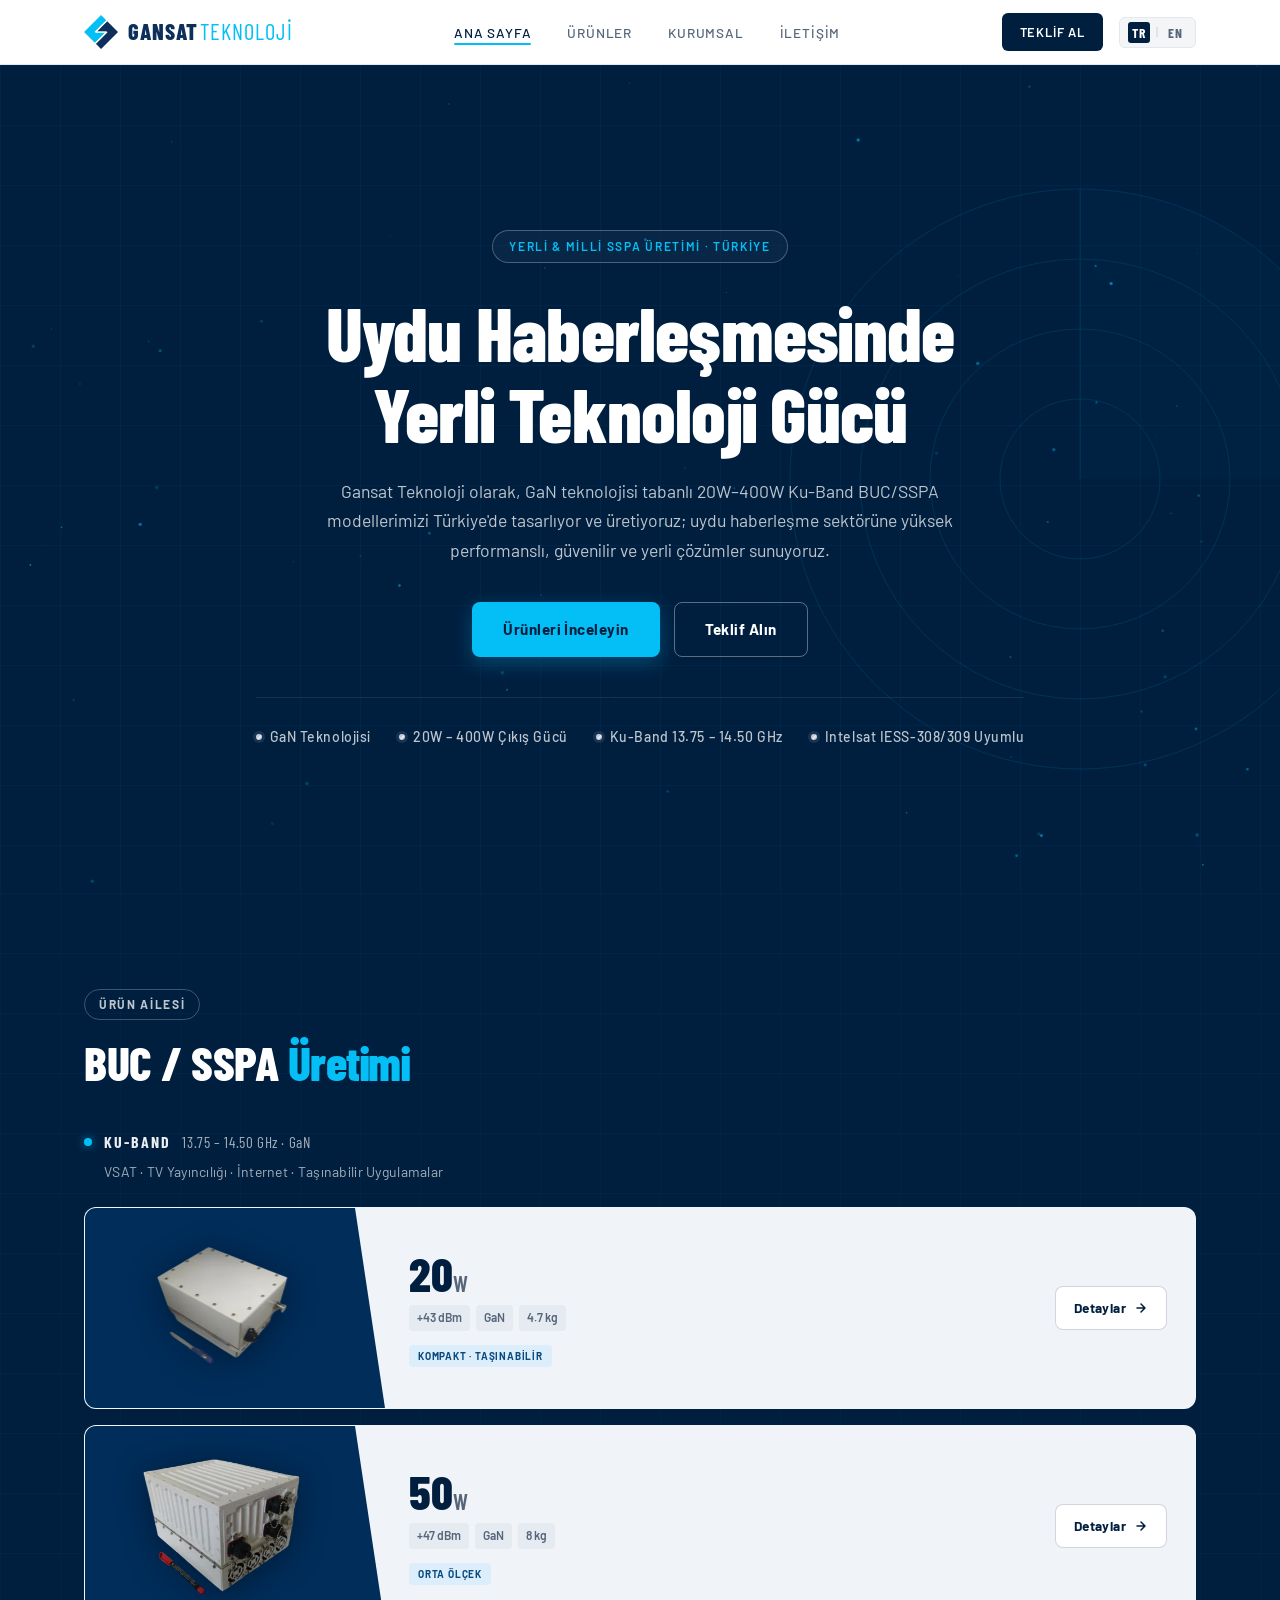
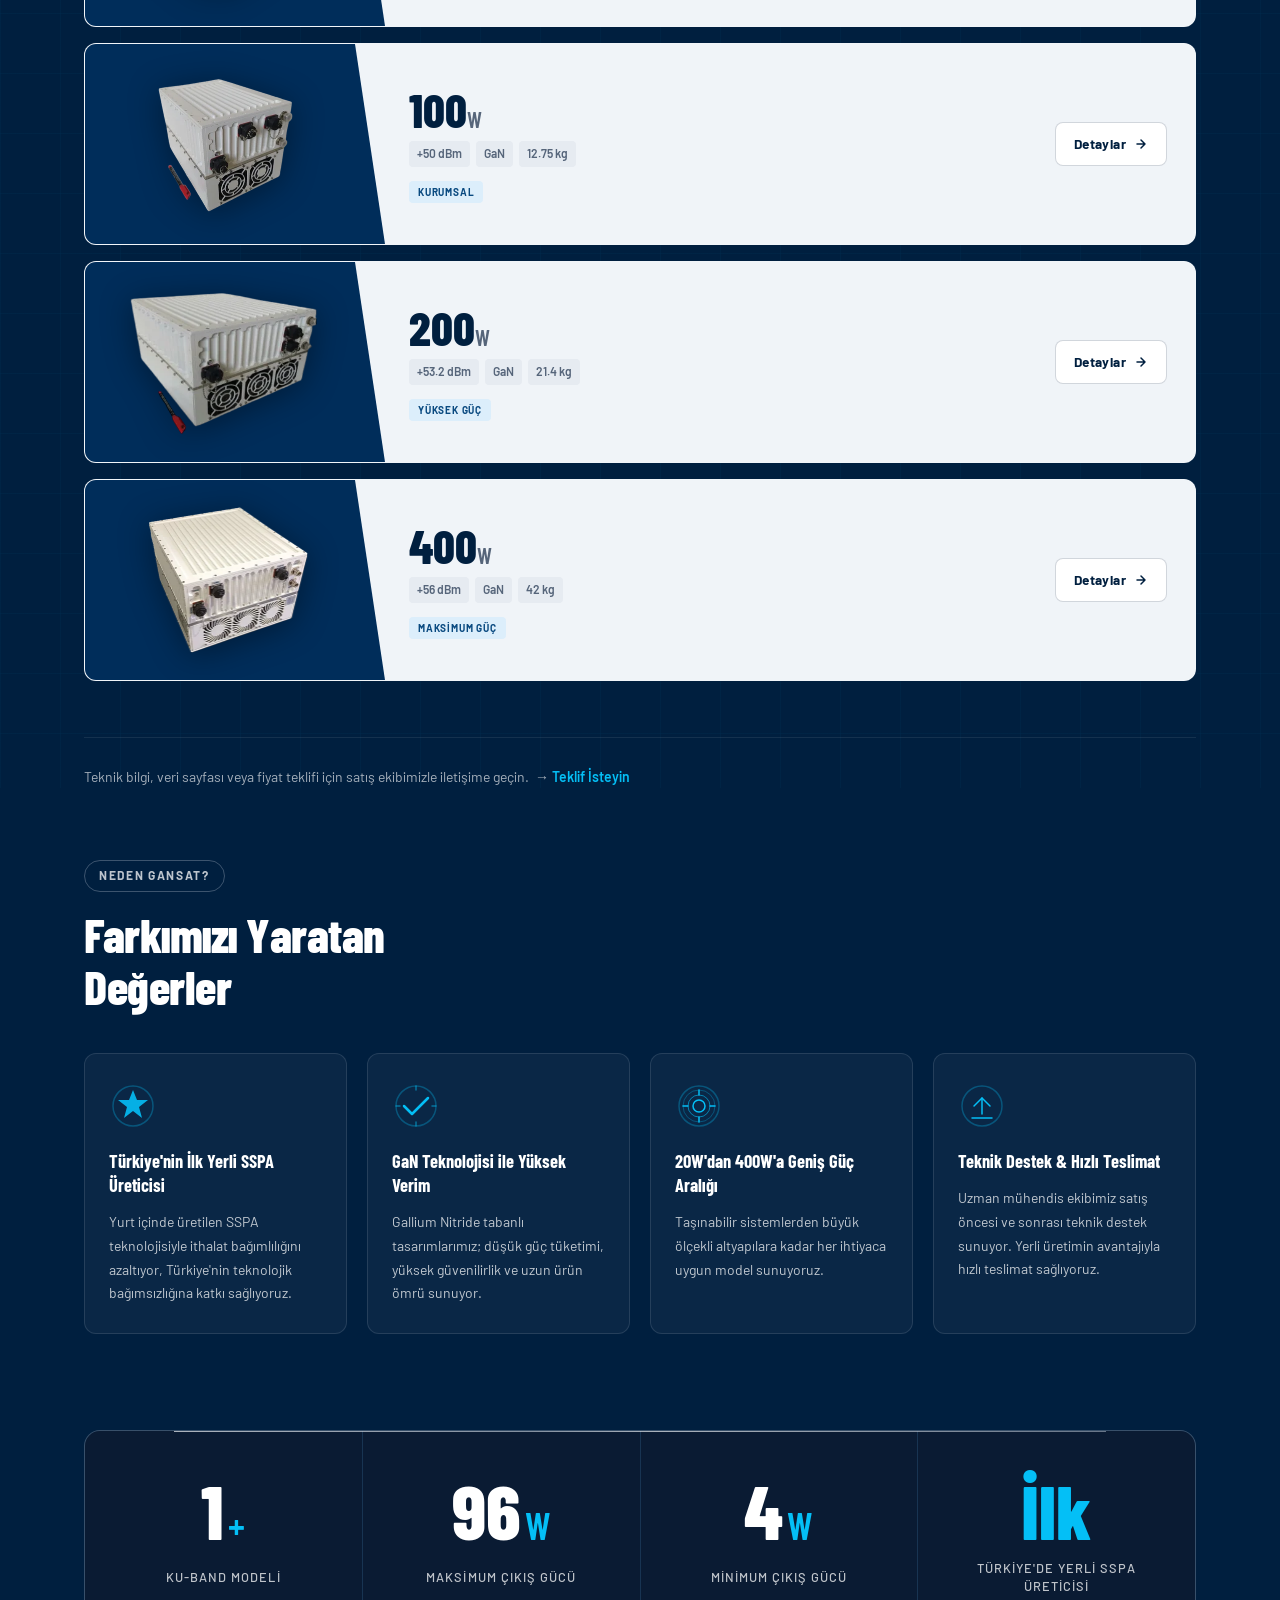
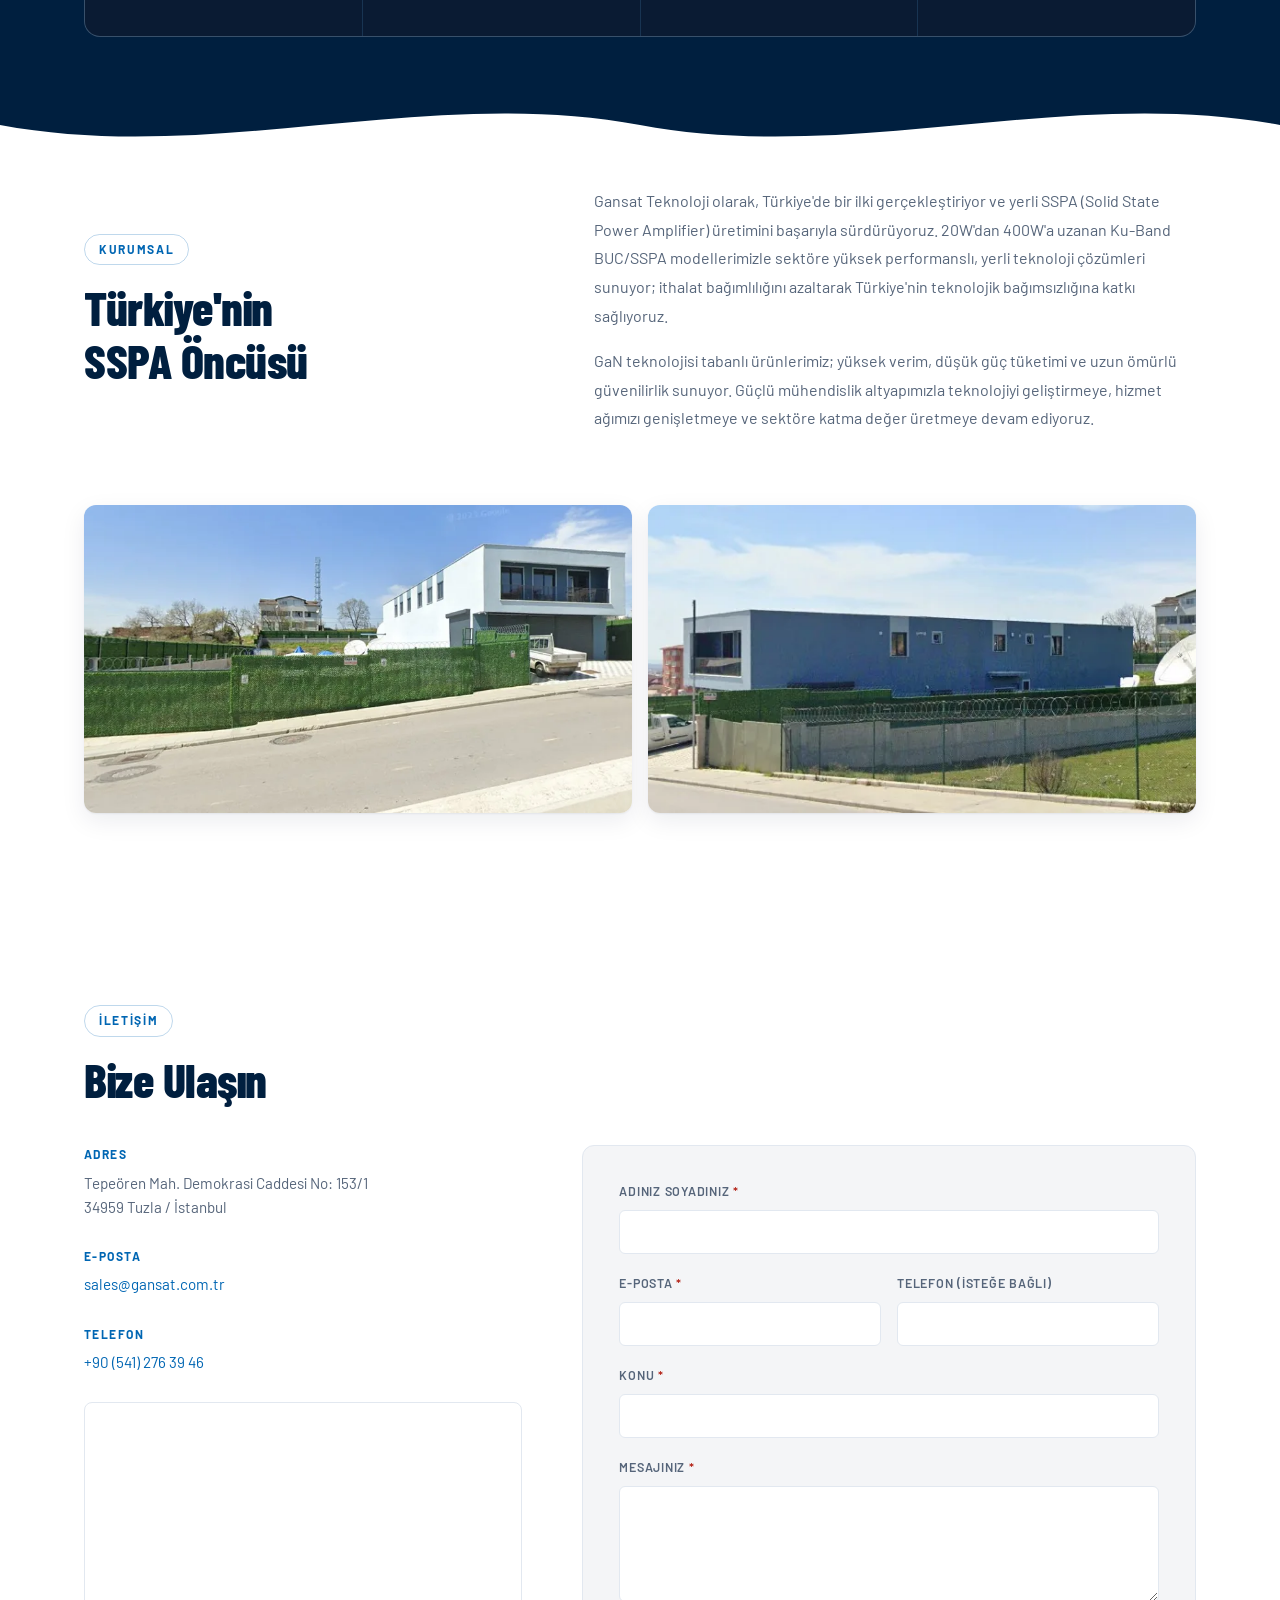
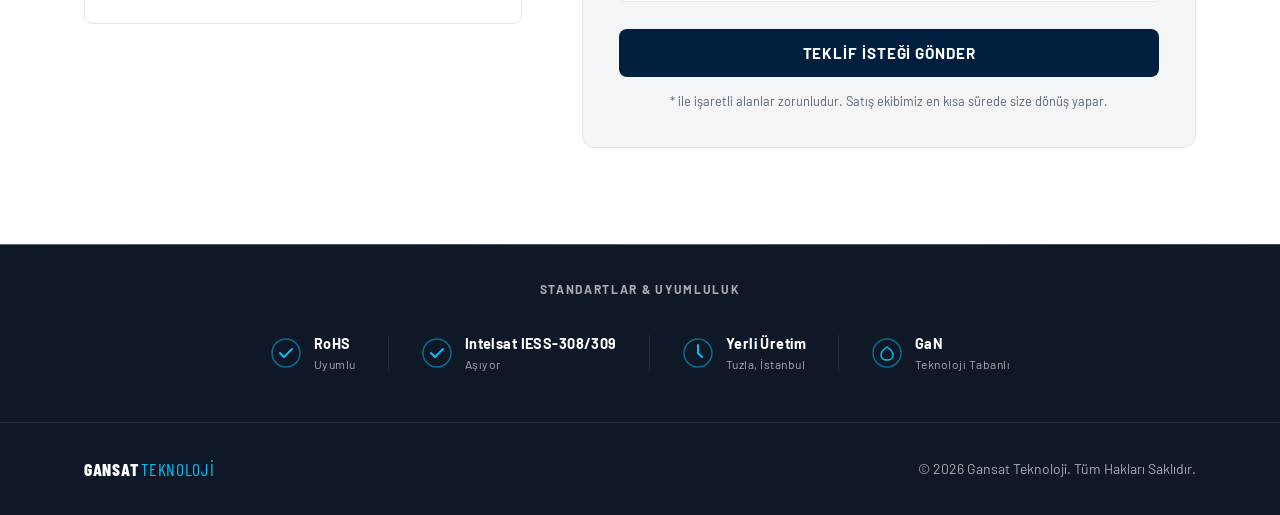
==== commit 5a6634c1: "Datasheet PDF download, working contact form backend and form validation Datasheet - Product pages: " ====
--- a/index.html
+++ b/index.html
@@ -600,7 +600,7 @@
                         <p>Tepeören Mah. Demokrasi Caddesi No: 153/1<br>34959 Tuzla / İstanbul</p>
                     </div>
                     <div class="info-item">
-                        <span class="info-label">E-posta</span>
+                        <span class="info-label" data-tr="E-posta" data-en="Email">E-posta</span>
                         <p><a href="mailto:sales@gansat.com.tr">sales@gansat.com.tr</a></p>
                     </div>
                     <div class="info-item">
@@ -609,6 +609,7 @@
                     </div>
                     <div class="map-wrap">
                         <iframe
+                            title="Gansat Teknoloji konumu – Google Haritalar"
                             src="https://www.google.com/maps/embed?pb=!1m18!1m12!1m3!1d266.5212984850719!2d29.387762975449174!3d40.90820614022374!2m3!1f0!2f0!3f0!3m2!1i1024!2i768!4f13.1!3m3!1m2!1s0x14cad9973e9e8f6b%3A0x8647b000cfebcb8f!2sGANSAT%20TEKNOLOJi!5e0!3m2!1sen!2str!4v1776511914690!5m2!1sen!2str"
                             width="100%"
                             height="220"
@@ -620,25 +621,36 @@
                     </div>
                 </div>
                 <div class="contact-form-box">
-                    <form id="contactForm">
+                    <form id="contactForm" action="contact.php" method="post" novalidate>
                         <div class="form-group">
-                            <label data-tr="Adınız Soyadınız" data-en="Full Name">Adınız Soyadınız</label>
-                            <input type="text" name="name" required>
+                            <label for="cf-name" class="required" data-tr="Adınız Soyadınız" data-en="Full Name">Adınız Soyadınız</label>
+                            <input id="cf-name" type="text" name="name" autocomplete="name" required minlength="2" maxlength="100">
+                        </div>
+                        <div class="form-row">
+                            <div class="form-group">
+                                <label for="cf-email" class="required" data-tr="E-posta" data-en="Email">E-posta</label>
+                                <input id="cf-email" type="email" name="email" autocomplete="email" inputmode="email" required maxlength="254">
+                            </div>
+                            <div class="form-group">
+                                <label for="cf-phone" data-tr="Telefon (isteğe bağlı)" data-en="Phone (optional)">Telefon (isteğe bağlı)</label>
+                                <input id="cf-phone" type="tel" name="phone" autocomplete="tel" inputmode="tel" maxlength="30" pattern="[0-9\s\+\-\(\)\.]{6,30}">
+                            </div>
                         </div>
                         <div class="form-group">
-                            <label data-tr="E-posta" data-en="Email">E-posta</label>
-                            <input type="email" name="email" required>
+                            <label for="cf-subject" class="required" data-tr="Konu" data-en="Subject">Konu</label>
+                            <input id="cf-subject" type="text" name="subject" required minlength="2" maxlength="150">
                         </div>
                         <div class="form-group">
-                            <label data-tr="Konu" data-en="Subject">Konu</label>
-                            <input type="text" name="subject" required>
-                        </div>
-                        <div class="form-group">
-                            <label data-tr="Mesajınız" data-en="Message">Mesajınız</label>
-                            <textarea name="message" rows="5" required></textarea>
-                        </div>
-                        <div id="formMsg" class="form-msg" style="display:none;"></div>
-                        <button type="submit" class="btn-submit" id="submitBtn" data-tr="Gönder" data-en="Send">Gönder</button>
+                            <label for="cf-message" class="required" data-tr="Mesajınız" data-en="Message">Mesajınız</label>
+                            <textarea id="cf-message" name="message" rows="5" required minlength="10" maxlength="5000"></textarea>
+                        </div>
+                        <div class="hp-field" aria-hidden="true">
+                            <label for="cf-website">Website</label>
+                            <input id="cf-website" type="text" name="website" tabindex="-1" autocomplete="off">
+                        </div>
+                        <div id="formMsg" class="form-msg" role="status" aria-live="polite" style="display:none;"></div>
+                        <button type="submit" class="btn-submit" id="submitBtn" data-tr="Teklif İsteği Gönder" data-en="Send Request">Teklif İsteği Gönder</button>
+                        <p class="form-note" data-tr="* ile işaretli alanlar zorunludur. Satış ekibimiz en kısa sürede size dönüş yapar." data-en="Fields marked * are required. Our sales team will get back to you shortly.">* ile işaretli alanlar zorunludur. Satış ekibimiz en kısa sürede size dönüş yapar.</p>
                     </form>
                 </div>
             </div>
@@ -835,44 +847,100 @@
             if (target) target.classList.add('active');
         }
 
-        /* Form gönderimi */
-        document.getElementById('contactForm').addEventListener('submit', function(e) {
-            e.preventDefault();
-            const btn = document.getElementById('submitBtn');
-            const msg = document.getElementById('formMsg');
-            const lang = document.documentElement.lang || 'tr';
-
-            btn.disabled = true;
-            btn.textContent = lang === 'en' ? 'Sending...' : 'Gönderiliyor...';
-            msg.style.display = 'none';
-
-            const data = new FormData(this);
-
-            fetch('contact.php', { method: 'POST', body: data })
-                .then(r => r.json())
-                .then(res => {
-                    if (res.success) {
-                        msg.className = 'form-msg success';
-                        msg.textContent = lang === 'en'
-                            ? 'Your message has been sent. We will get back to you shortly.'
-                            : 'Mesajınız iletildi. En kısa sürede size dönüş yapacağız.';
-                        document.getElementById('contactForm').reset();
-                    } else {
-                        msg.className = 'form-msg error';
-                        msg.textContent = res.error || (lang === 'en' ? 'An error occurred.' : 'Bir hata oluştu.');
-                    }
-                    msg.style.display = 'block';
-                    btn.disabled = false;
-                    btn.textContent = lang === 'en' ? 'Send' : 'Gönder';
-                })
-                .catch(() => {
-                    msg.className = 'form-msg error';
-                    msg.textContent = lang === 'en' ? 'Connection error. Please try again.' : 'Bağlantı hatası. Lütfen tekrar deneyin.';
-                    msg.style.display = 'block';
-                    btn.disabled = false;
-                    btn.textContent = lang === 'en' ? 'Send' : 'Gönder';
-                });
-        });
+        /* Form doğrulama ve gönderimi */
+        (function() {
+            var form = document.getElementById('contactForm');
+            var btn = document.getElementById('submitBtn');
+            var msg = document.getElementById('formMsg');
+            var T = {
+                tr: {
+                    required: 'Bu alan zorunludur.',
+                    email: 'Geçerli bir e-posta adresi girin.',
+                    phone: 'Geçerli bir telefon numarası girin.',
+                    short: 'En az {n} karakter girin.',
+                    sending: 'Gönderiliyor...',
+                    send: 'Teklif İsteği Gönder',
+                    ok: 'Mesajınız iletildi. Satış ekibimiz en kısa sürede size dönüş yapacak.',
+                    invalid: 'Lütfen işaretli alanları kontrol edin.',
+                    rate: 'Kısa süre içinde birden fazla gönderim yapıldı. Lütfen biraz sonra tekrar deneyin.',
+                    fail: 'Mesajınız şu anda gönderilemedi. Lütfen sales@gansat.com.tr adresine doğrudan yazın.',
+                    network: 'Bağlantı hatası. Lütfen tekrar deneyin veya sales@gansat.com.tr adresine yazın.'
+                },
+                en: {
+                    required: 'This field is required.',
+                    email: 'Please enter a valid email address.',
+                    phone: 'Please enter a valid phone number.',
+                    short: 'Please enter at least {n} characters.',
+                    sending: 'Sending...',
+                    send: 'Send Request',
+                    ok: 'Your message has been sent. Our sales team will get back to you shortly.',
+                    invalid: 'Please check the highlighted fields.',
+                    rate: 'Too many submissions in a short time. Please try again in a moment.',
+                    fail: 'Your message could not be sent right now. Please email sales@gansat.com.tr directly.',
+                    network: 'Connection error. Please try again or email sales@gansat.com.tr.'
+                }
+            };
+            function t(key) { return T[document.documentElement.lang === 'en' ? 'en' : 'tr'][key]; }
+
+            function errorFor(el) {
+                var v = el.validity;
+                if (v.valueMissing) return t('required');
+                if (v.typeMismatch && el.type === 'email') return t('email');
+                if (v.patternMismatch) return t('phone');
+                if (v.tooShort) return t('short').replace('{n}', el.minLength);
+                return '';
+            }
+            function showError(el, text) {
+                var id = el.id + '-error';
+                var box = document.getElementById(id);
+                if (!box) {
+                    box = document.createElement('p');
+                    box.className = 'field-error';
+                    box.id = id;
+                    el.insertAdjacentElement('afterend', box);
+                }
+                box.textContent = text;
+                box.hidden = !text;
+                el.setAttribute('aria-invalid', text ? 'true' : 'false');
+                if (text) el.setAttribute('aria-describedby', id); else el.removeAttribute('aria-describedby');
+            }
+            function validate(el) { var e = errorFor(el); showError(el, e); return !e; }
+            function setStatus(type, text) {
+                msg.className = 'form-msg ' + type;
+                msg.textContent = text;
+                msg.style.display = 'block';
+            }
+
+            var fields = form.querySelectorAll('input:not([name="website"]), textarea');
+            fields.forEach(function(el) {
+                el.addEventListener('blur', function() { if (el.value) validate(el); });
+                el.addEventListener('input', function() { if (el.getAttribute('aria-invalid') === 'true') validate(el); });
+            });
+
+            form.addEventListener('submit', function(e) {
+                e.preventDefault();
+                var firstBad = null;
+                fields.forEach(function(el) { if (!validate(el) && !firstBad) firstBad = el; });
+                if (firstBad) { setStatus('error', t('invalid')); firstBad.focus(); return; }
+
+                btn.disabled = true;
+                btn.textContent = t('sending');
+                msg.style.display = 'none';
+
+                fetch(form.getAttribute('action'), { method: 'POST', body: new FormData(form) })
+                    .then(function(r) { return r.json(); })
+                    .then(function(res) {
+                        if (res.success) {
+                            setStatus('success', t('ok'));
+                            form.reset();
+                        } else {
+                            setStatus('error', t(res.code === 'invalid' ? 'invalid' : res.code === 'rate' ? 'rate' : 'fail'));
+                        }
+                    })
+                    .catch(function() { setStatus('error', t('network')); })
+                    .then(function() { btn.disabled = false; btn.textContent = t('send'); });
+            });
+        })();
 
         /* Loading animasyonu */
         window.addEventListener('load', function() {
--- a/style.css
+++ b/style.css
@@ -588,7 +588,14 @@
 .form-group { margin-bottom: 20px; }
 .form-group label { display: block; font-size: 0.78rem; font-weight: 600; letter-spacing: 0.06em; text-transform: uppercase; color: var(--text-muted); margin-bottom: 8px; }
 .form-group input, .form-group textarea { width: 100%; padding: 12px 16px; background: var(--white); border: 1px solid var(--border); border-radius: 6px; font-family: 'Barlow', sans-serif; font-size: 0.95rem; color: var(--text); transition: border-color 0.2s; outline: none; resize: vertical; }
+.form-row { display: grid; grid-template-columns: 1fr 1fr; gap: 0 16px; }
+.form-group label.required::after { content: ' *'; color: #b42318; }
 .form-group input:hover, .form-group textarea:hover { border-color: #c3ccd8; }
+.form-group input[aria-invalid="true"], .form-group textarea[aria-invalid="true"] { border-color: #d92d20; box-shadow: 0 0 0 3px rgba(217,45,32,0.12); }
+.field-error { margin-top: 6px; font-size: 0.8rem; font-weight: 500; color: #b42318; }
+.form-note { margin-top: 14px; font-size: 0.8rem; color: var(--text-muted); text-align: center; }
+/* Bal küpü alanı: ekranda ve ekran okuyucularda görünmez */
+.hp-field { position: absolute; left: -10000px; width: 1px; height: 1px; overflow: hidden; }
 .form-group input:focus, .form-group textarea:focus { border-color: var(--blue-bright); box-shadow: 0 0 0 3px rgba(4,191,246,0.18); }
 
 .btn-submit { width: 100%; min-height: 48px; padding: 14px; background: var(--navy); color: var(--white); border: none; border-radius: 8px; font-family: 'Barlow', sans-serif; font-size: 0.95rem; font-weight: 700; letter-spacing: 0.06em; text-transform: uppercase; cursor: pointer; transition: background 0.2s, color 0.2s, transform 0.15s; }
@@ -782,6 +789,7 @@
     .about-grid { grid-template-columns: 1fr; gap: 32px; }
     .contact-grid { grid-template-columns: 1fr; }
     .nav-cta { display: none; }
+    .form-row { grid-template-columns: 1fr; }
 }
 
 @media (max-width: 768px) {
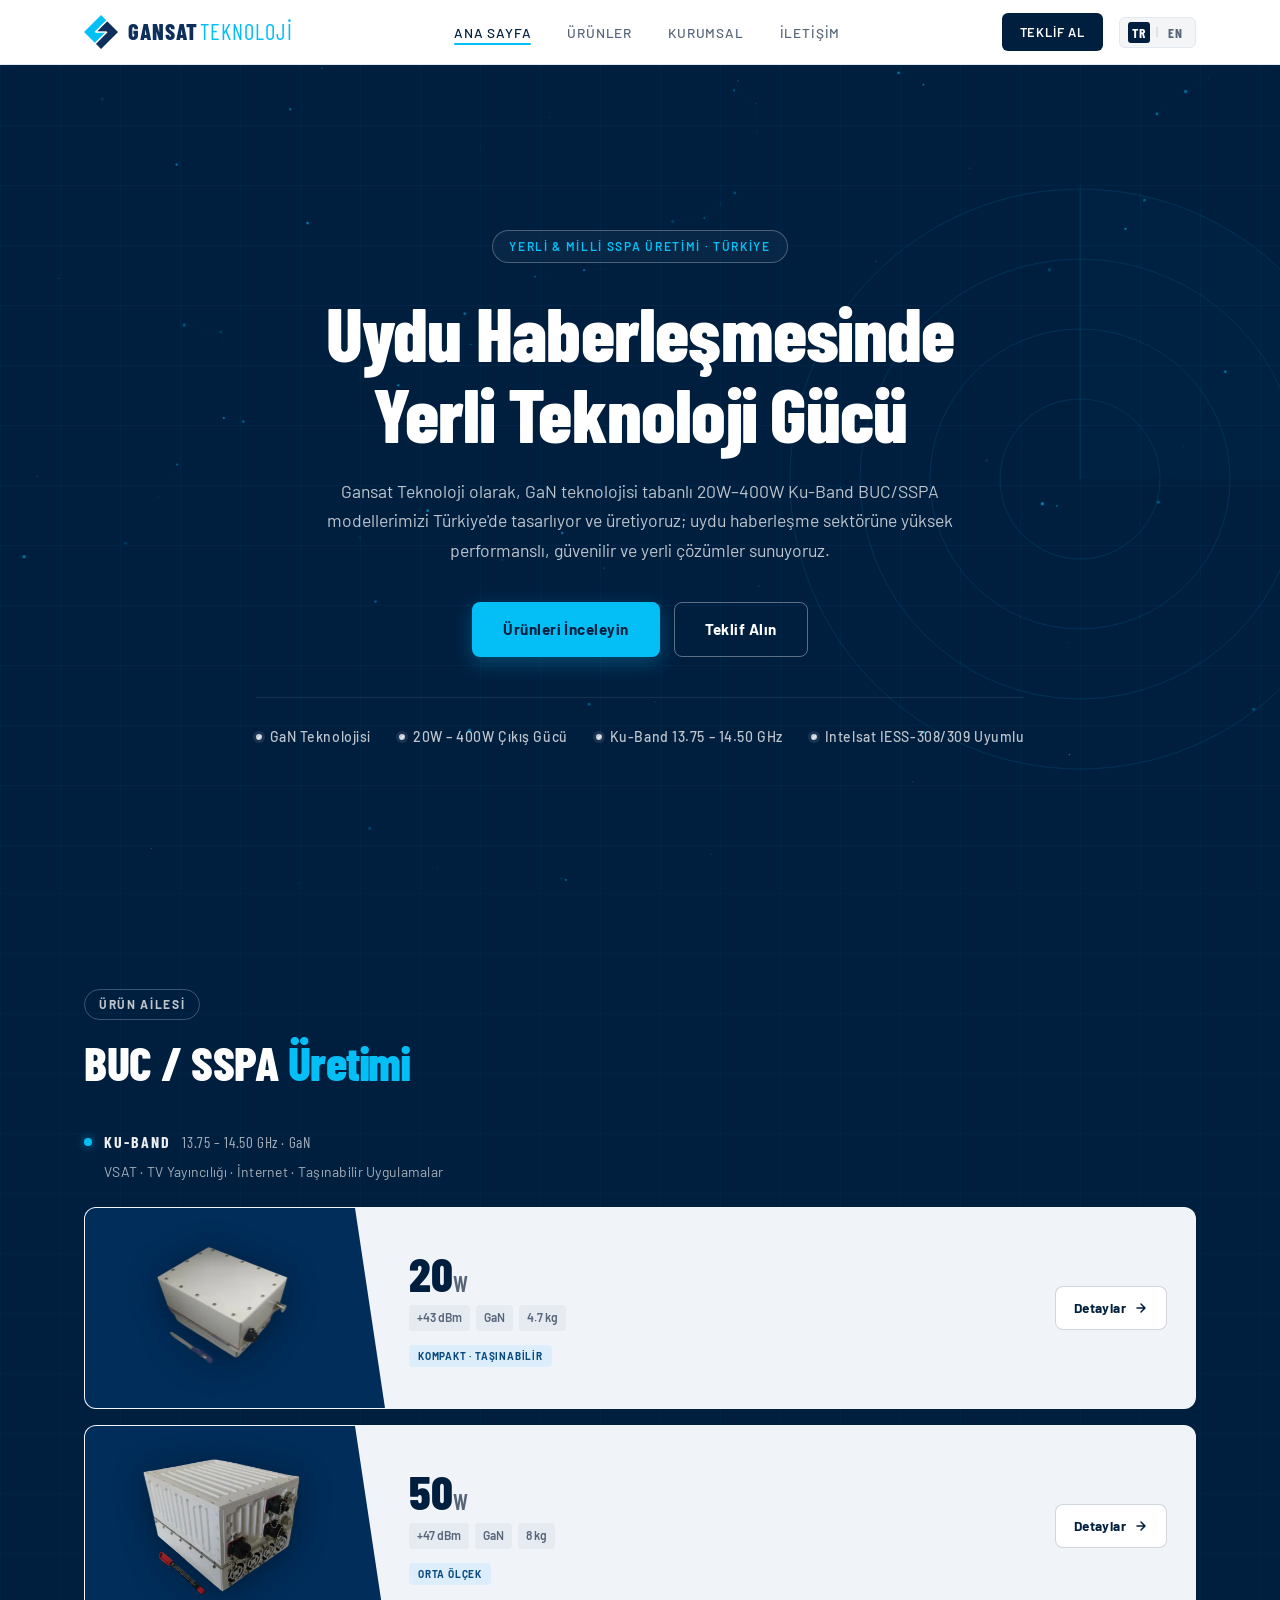
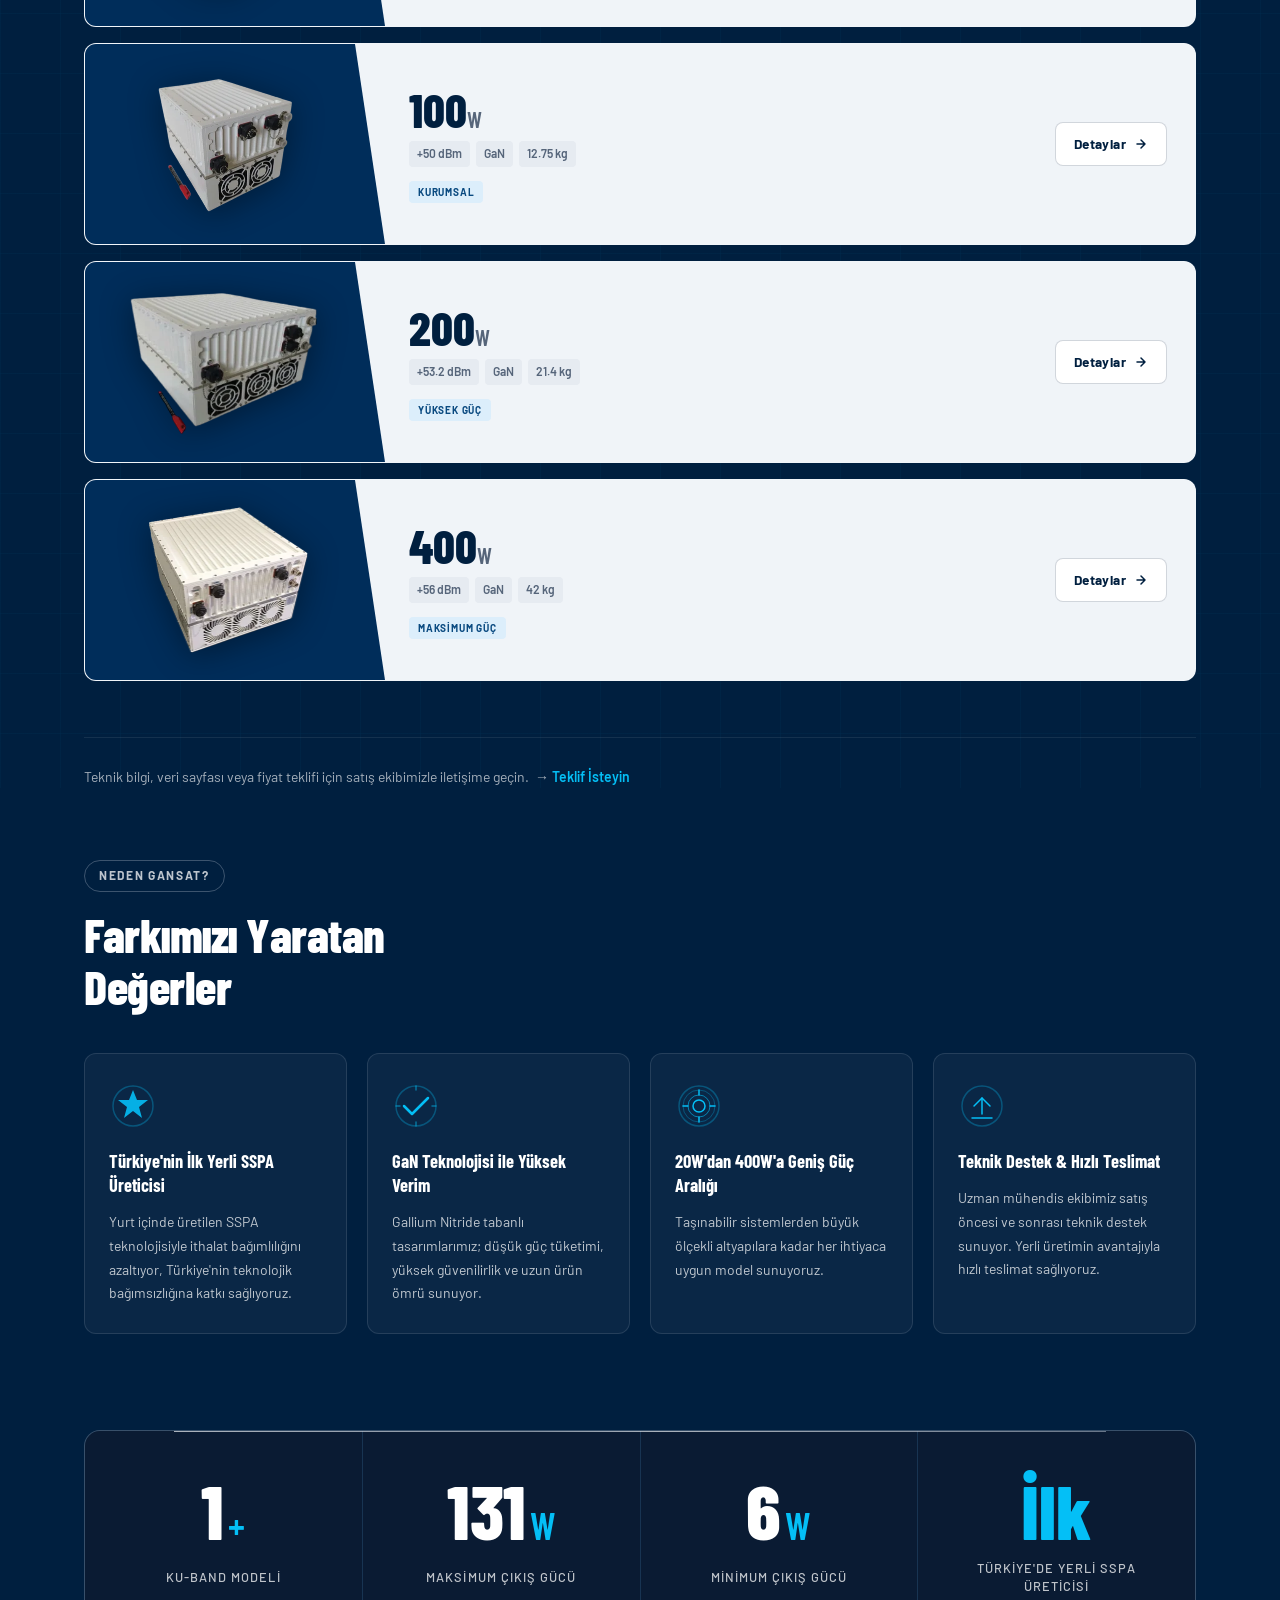
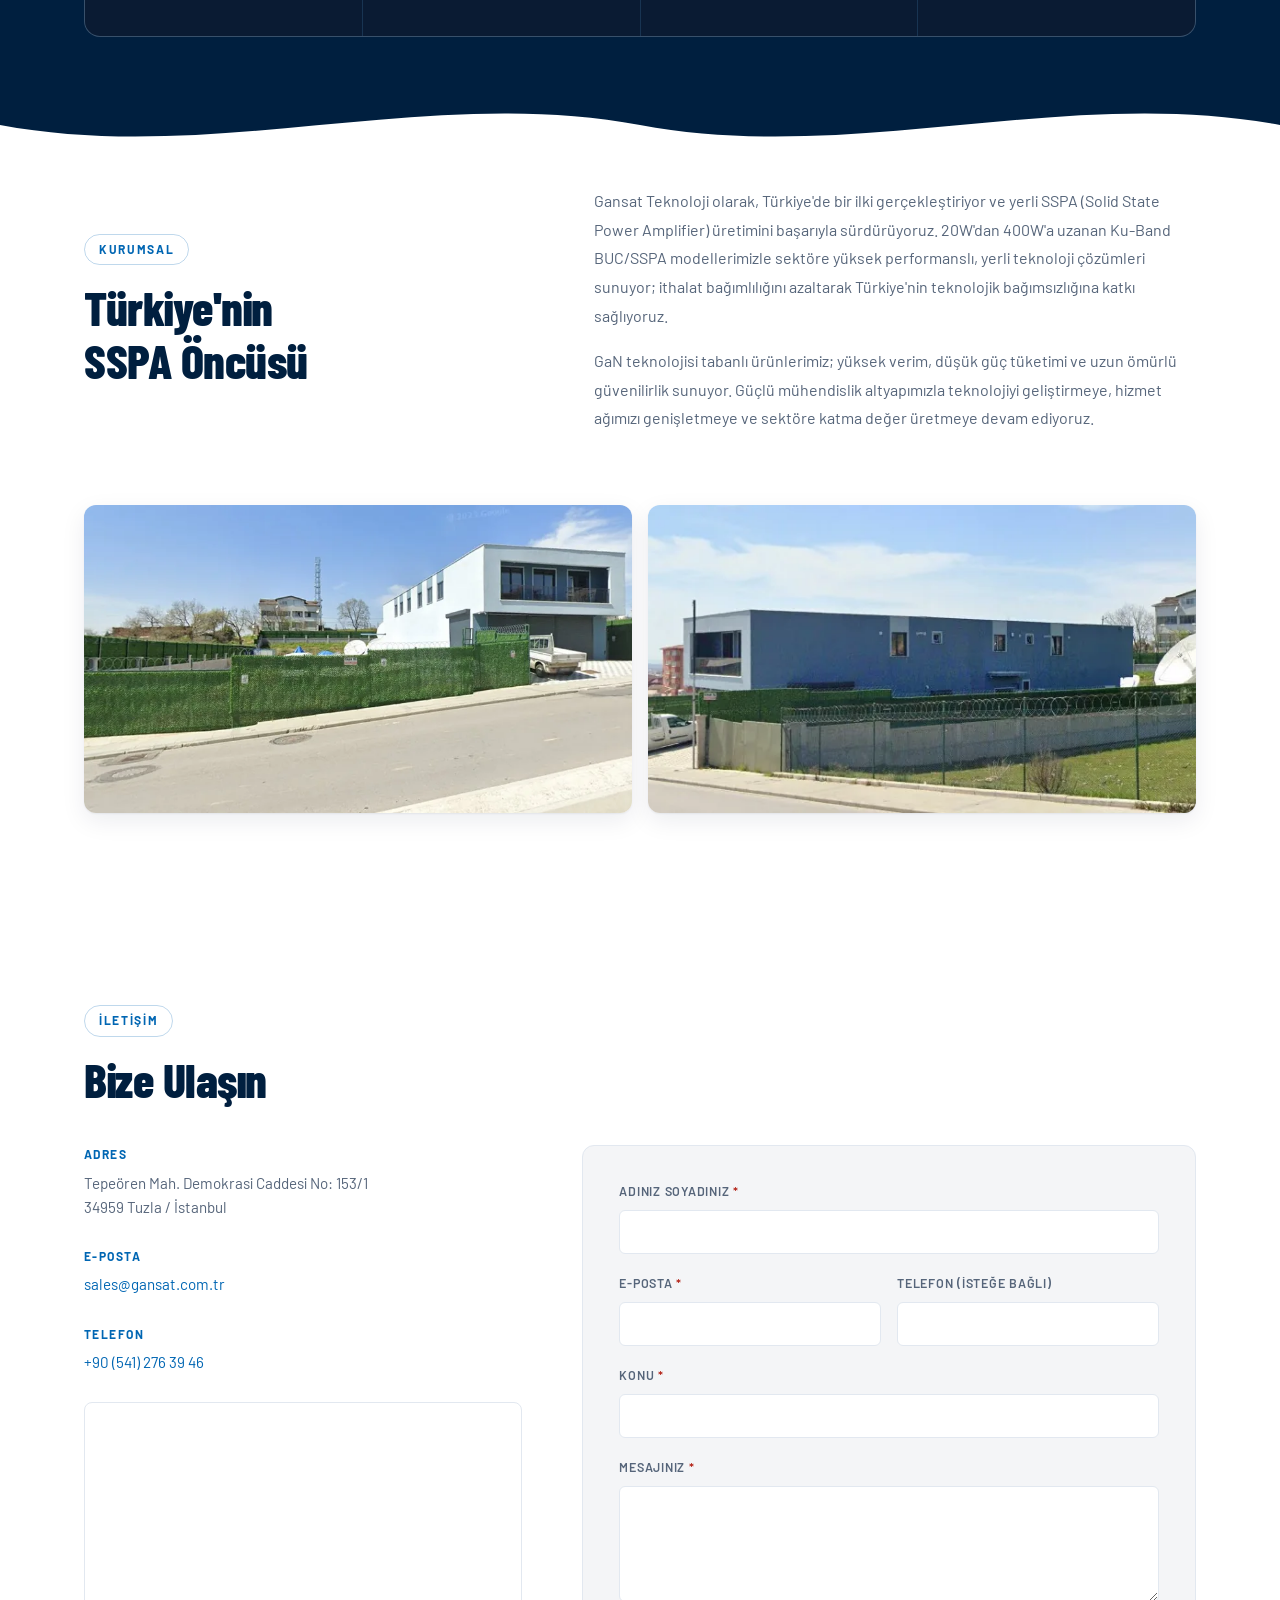
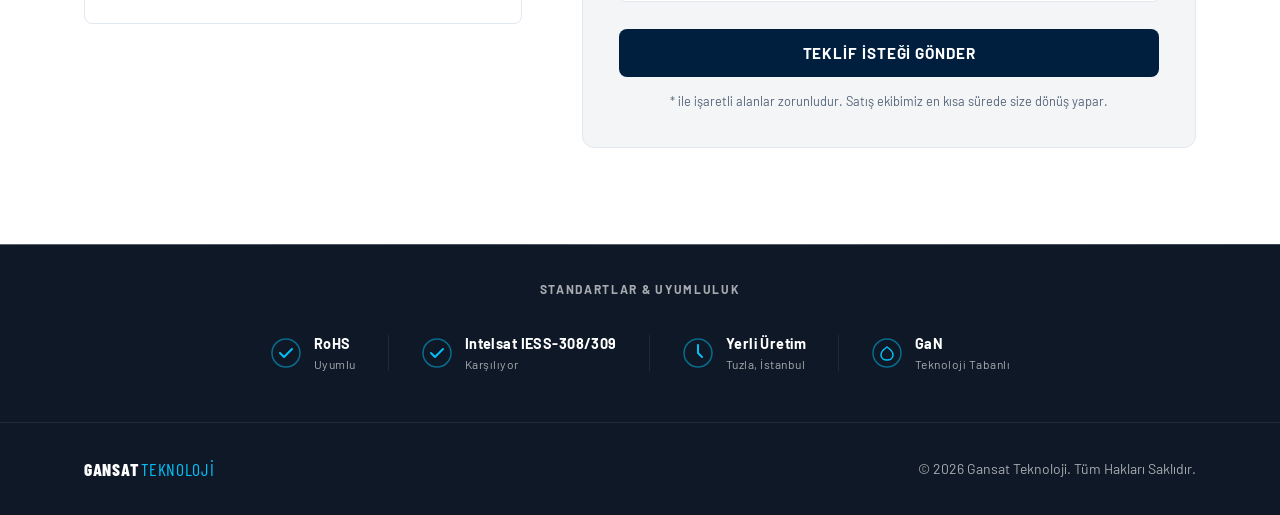
==== commit 1bb1bafd: "Intelsat IESS-308/309: say 'meets requirements', not 'exceeds' The standards strip labelled Intelsat" ====
--- a/index.html
+++ b/index.html
@@ -680,7 +680,7 @@
                     </svg>
                     <div>
                         <strong>Intelsat IESS-308/309</strong>
-                        <span data-tr="Aşıyor" data-en="Exceeds">Aşıyor</span>
+                        <span data-tr="Karşılıyor" data-en="Meets Requirements">Karşılıyor</span>
                     </div>
                 </div>
                 <div class="cert-divider"></div>
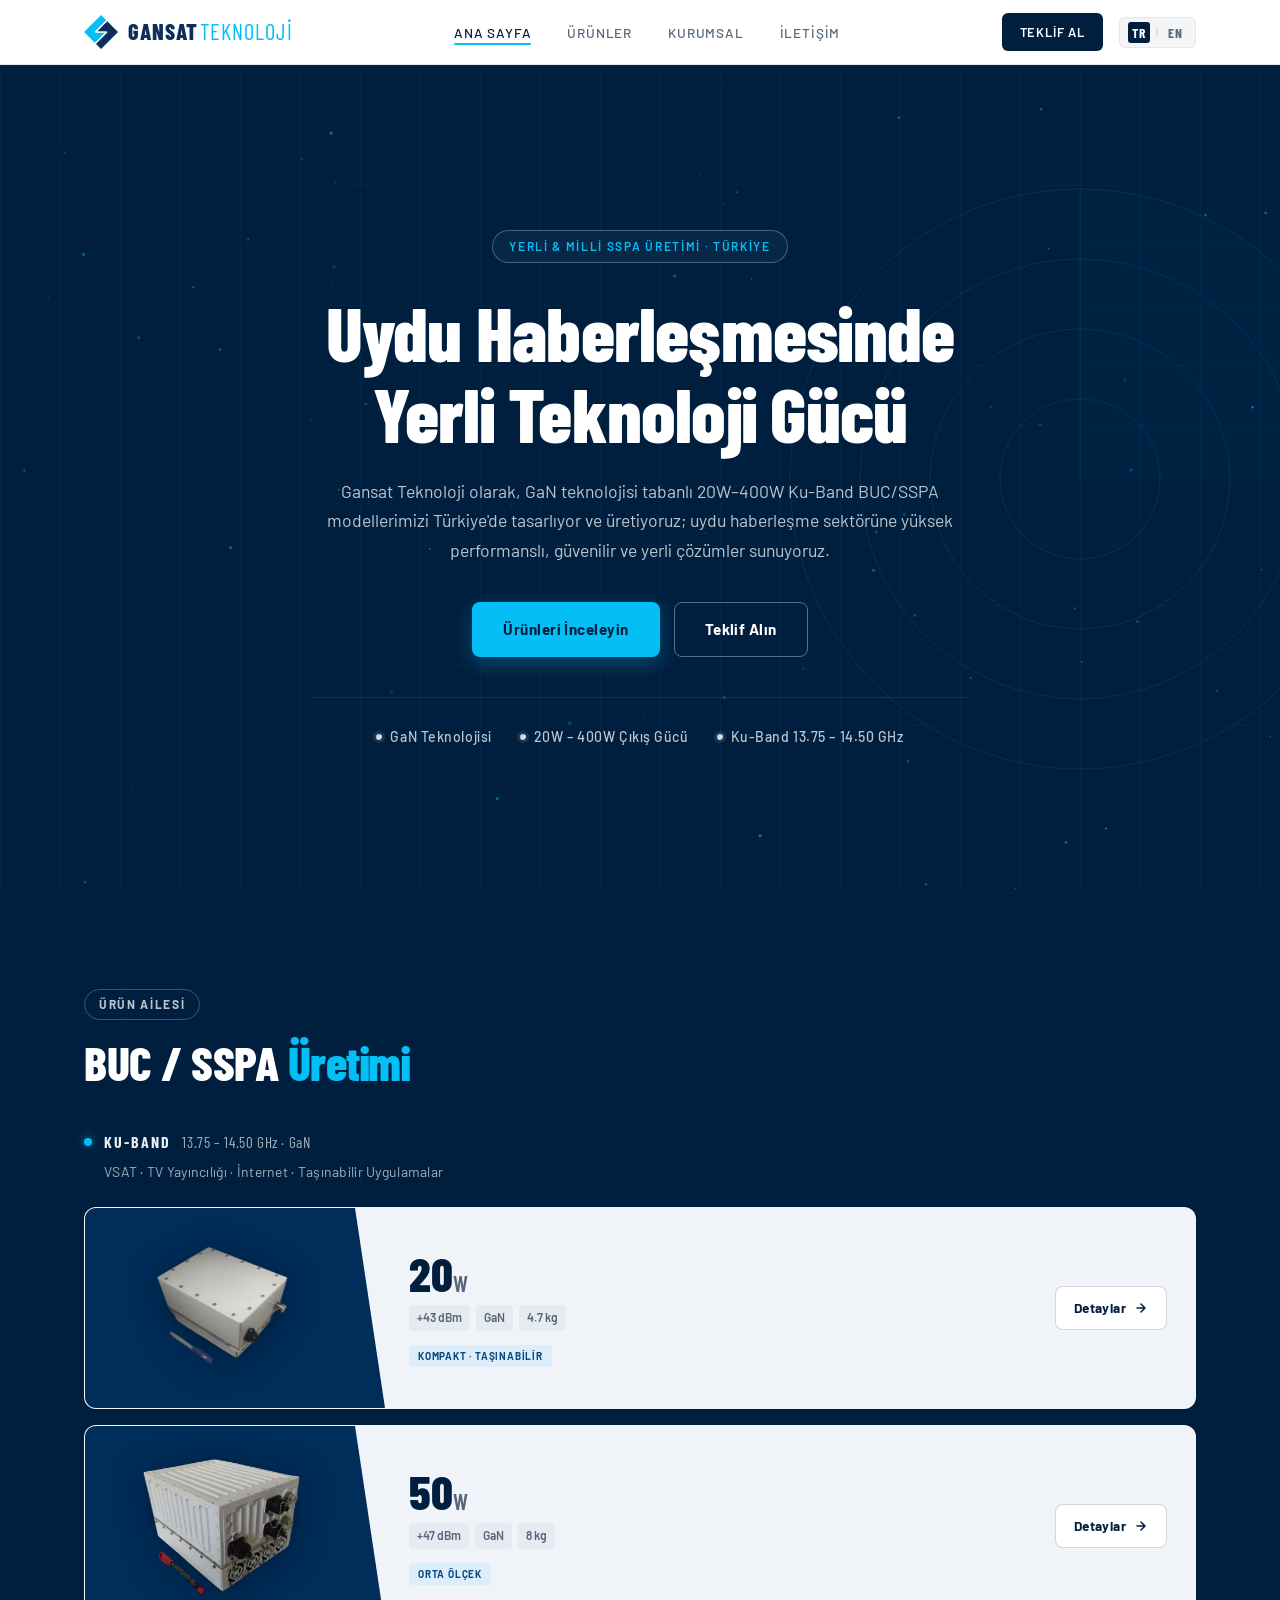
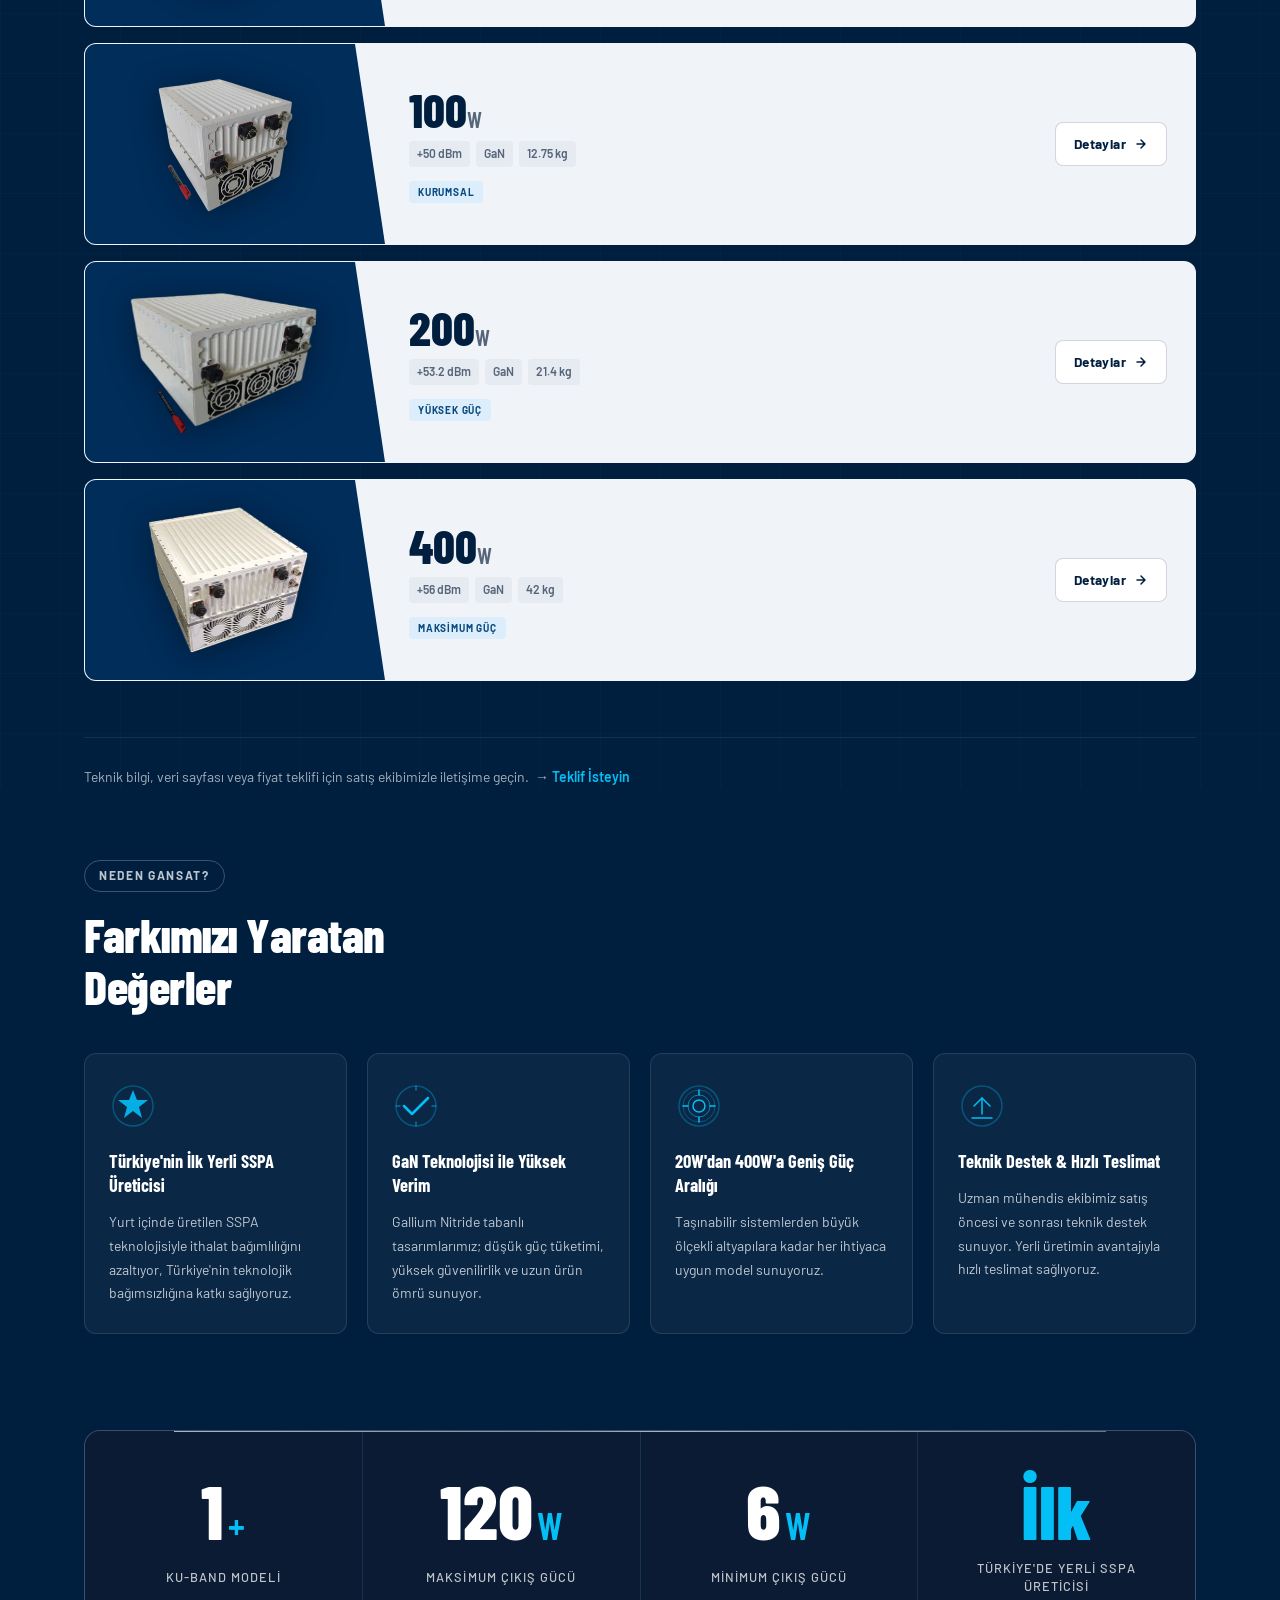
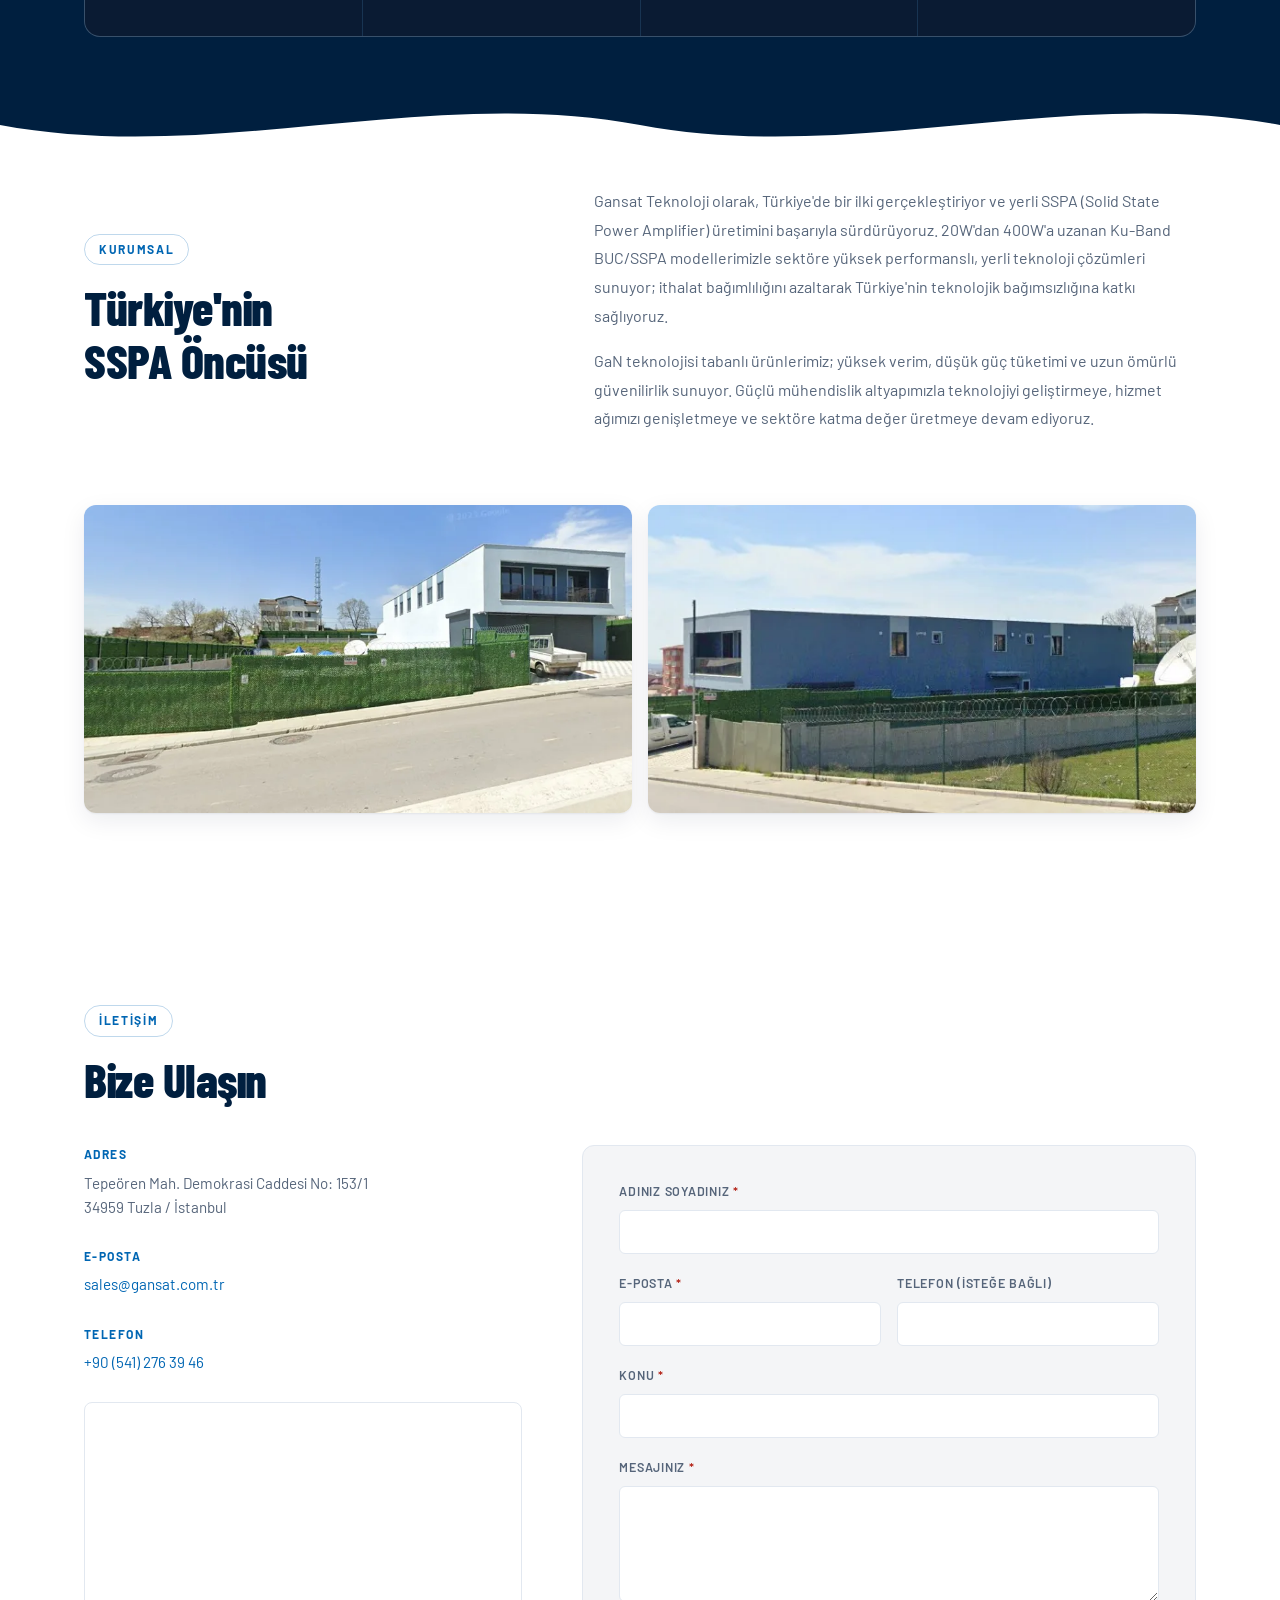
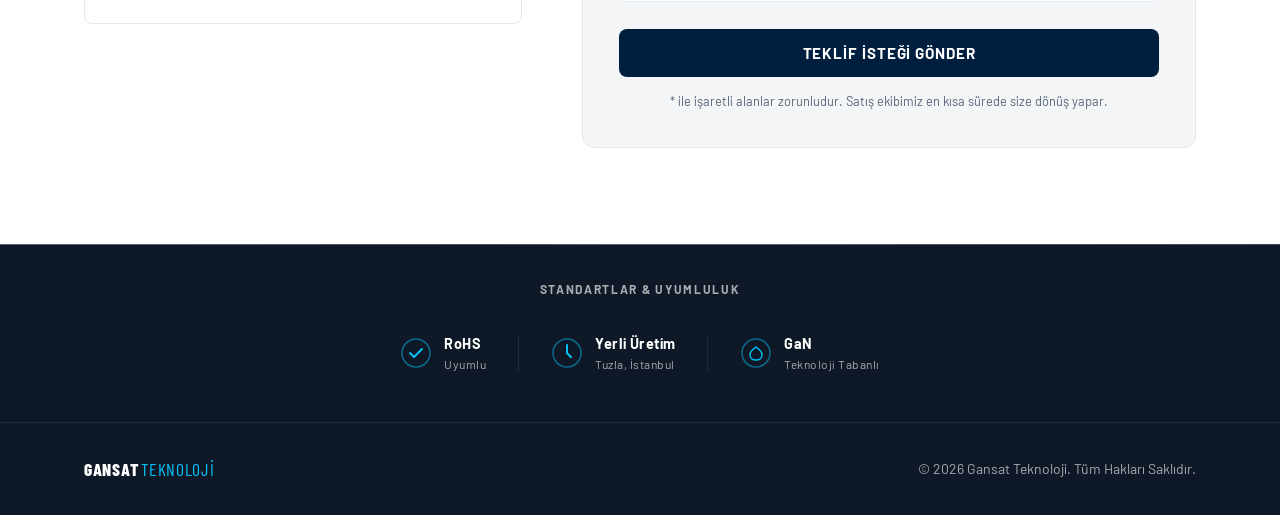
==== commit 21092181: "Remove all Intelsat IESS-308/309 references The company does not claim Intelsat compliance, so drop " ====
--- a/index.html
+++ b/index.html
@@ -4,7 +4,7 @@
     <meta charset="UTF-8">
     <meta name="viewport" content="width=device-width, initial-scale=1.0">
     <title>Gansat Teknoloji | Yerli GaN Ku-Band BUC / SSPA Üreticisi</title>
-    <meta name="description" content="Gansat Teknoloji — Türkiye'nin ilk yerli SSPA ve BUC üreticisi. 20W–400W GaN tabanlı Ku-Band BUC/SSPA modelleri, Intelsat IESS-308/309 uyumlu. Tuzla, İstanbul.">
+    <meta name="description" content="Gansat Teknoloji — Türkiye'nin ilk yerli SSPA ve BUC üreticisi. 20W–400W GaN tabanlı Ku-Band BUC/SSPA modelleri. Tuzla, İstanbul.">
     <meta name="keywords" content="SSPA üreticisi, BUC üreticisi, Ku-Band BUC, GaN SSPA, yerli SSPA, Block Up Converter, uydu haberleşme, satellite uplink, VSAT BUC, Gansat Teknoloji">
     <meta name="author" content="Gansat Teknoloji">
     <meta name="robots" content="index, follow, max-image-preview:large">
@@ -15,7 +15,7 @@
     <meta property="og:type" content="website">
     <meta property="og:site_name" content="Gansat Teknoloji">
     <meta property="og:title" content="Gansat Teknoloji | Yerli GaN Ku-Band BUC / SSPA Üreticisi">
-    <meta property="og:description" content="Gansat Teknoloji — Türkiye'nin ilk yerli SSPA ve BUC üreticisi. 20W–400W GaN tabanlı Ku-Band BUC/SSPA modelleri, Intelsat IESS-308/309 uyumlu. Tuzla, İstanbul.">
+    <meta property="og:description" content="Gansat Teknoloji — Türkiye'nin ilk yerli SSPA ve BUC üreticisi. 20W–400W GaN tabanlı Ku-Band BUC/SSPA modelleri. Tuzla, İstanbul.">
     <meta property="og:url" content="https://www.gansat.com.tr/">
     <meta property="og:image" content="https://www.gansat.com.tr/og-gansat.jpg">
     <meta property="og:image:type" content="image/jpeg">
@@ -28,7 +28,7 @@
     <!-- Twitter / X Card -->
     <meta name="twitter:card" content="summary_large_image">
     <meta name="twitter:title" content="Gansat Teknoloji | Yerli GaN Ku-Band BUC / SSPA Üreticisi">
-    <meta name="twitter:description" content="Gansat Teknoloji — Türkiye'nin ilk yerli SSPA ve BUC üreticisi. 20W–400W GaN tabanlı Ku-Band BUC/SSPA modelleri, Intelsat IESS-308/309 uyumlu. Tuzla, İstanbul.">
+    <meta name="twitter:description" content="Gansat Teknoloji — Türkiye'nin ilk yerli SSPA ve BUC üreticisi. 20W–400W GaN tabanlı Ku-Band BUC/SSPA modelleri. Tuzla, İstanbul.">
     <meta name="twitter:image" content="https://www.gansat.com.tr/og-gansat.jpg">
     <meta name="twitter:image:alt" content="Gansat Teknoloji — GaN Ku-Band BUC / SSPA çözümleri, 20W–400W">
 
@@ -122,7 +122,6 @@
                 <li data-tr="GaN Teknolojisi" data-en="GaN Technology">GaN Teknolojisi</li>
                 <li data-tr="20W – 400W Çıkış Gücü" data-en="20W – 400W Output Power">20W – 400W Çıkış Gücü</li>
                 <li>Ku-Band 13.75 – 14.50 GHz</li>
-                <li data-tr="Intelsat IESS-308/309 Uyumlu" data-en="Intelsat IESS-308/309 Compliant">Intelsat IESS-308/309 Uyumlu</li>
             </ul>
         </div>
 
@@ -670,17 +669,6 @@
                     <div>
                         <strong>RoHS</strong>
                         <span data-tr="Uyumlu" data-en="Compliant">Uyumlu</span>
-                    </div>
-                </div>
-                <div class="cert-divider"></div>
-                <div class="cert-item">
-                    <svg width="32" height="32" viewBox="0 0 32 32" fill="none">
-                        <circle cx="16" cy="16" r="14" stroke="#04bff6" stroke-width="1.5" opacity="0.5"/>
-                        <path d="M10 16 L14 20 L22 12" stroke="#04bff6" stroke-width="2" stroke-linecap="round" stroke-linejoin="round"/>
-                    </svg>
-                    <div>
-                        <strong>Intelsat IESS-308/309</strong>
-                        <span data-tr="Karşılıyor" data-en="Meets Requirements">Karşılıyor</span>
                     </div>
                 </div>
                 <div class="cert-divider"></div>
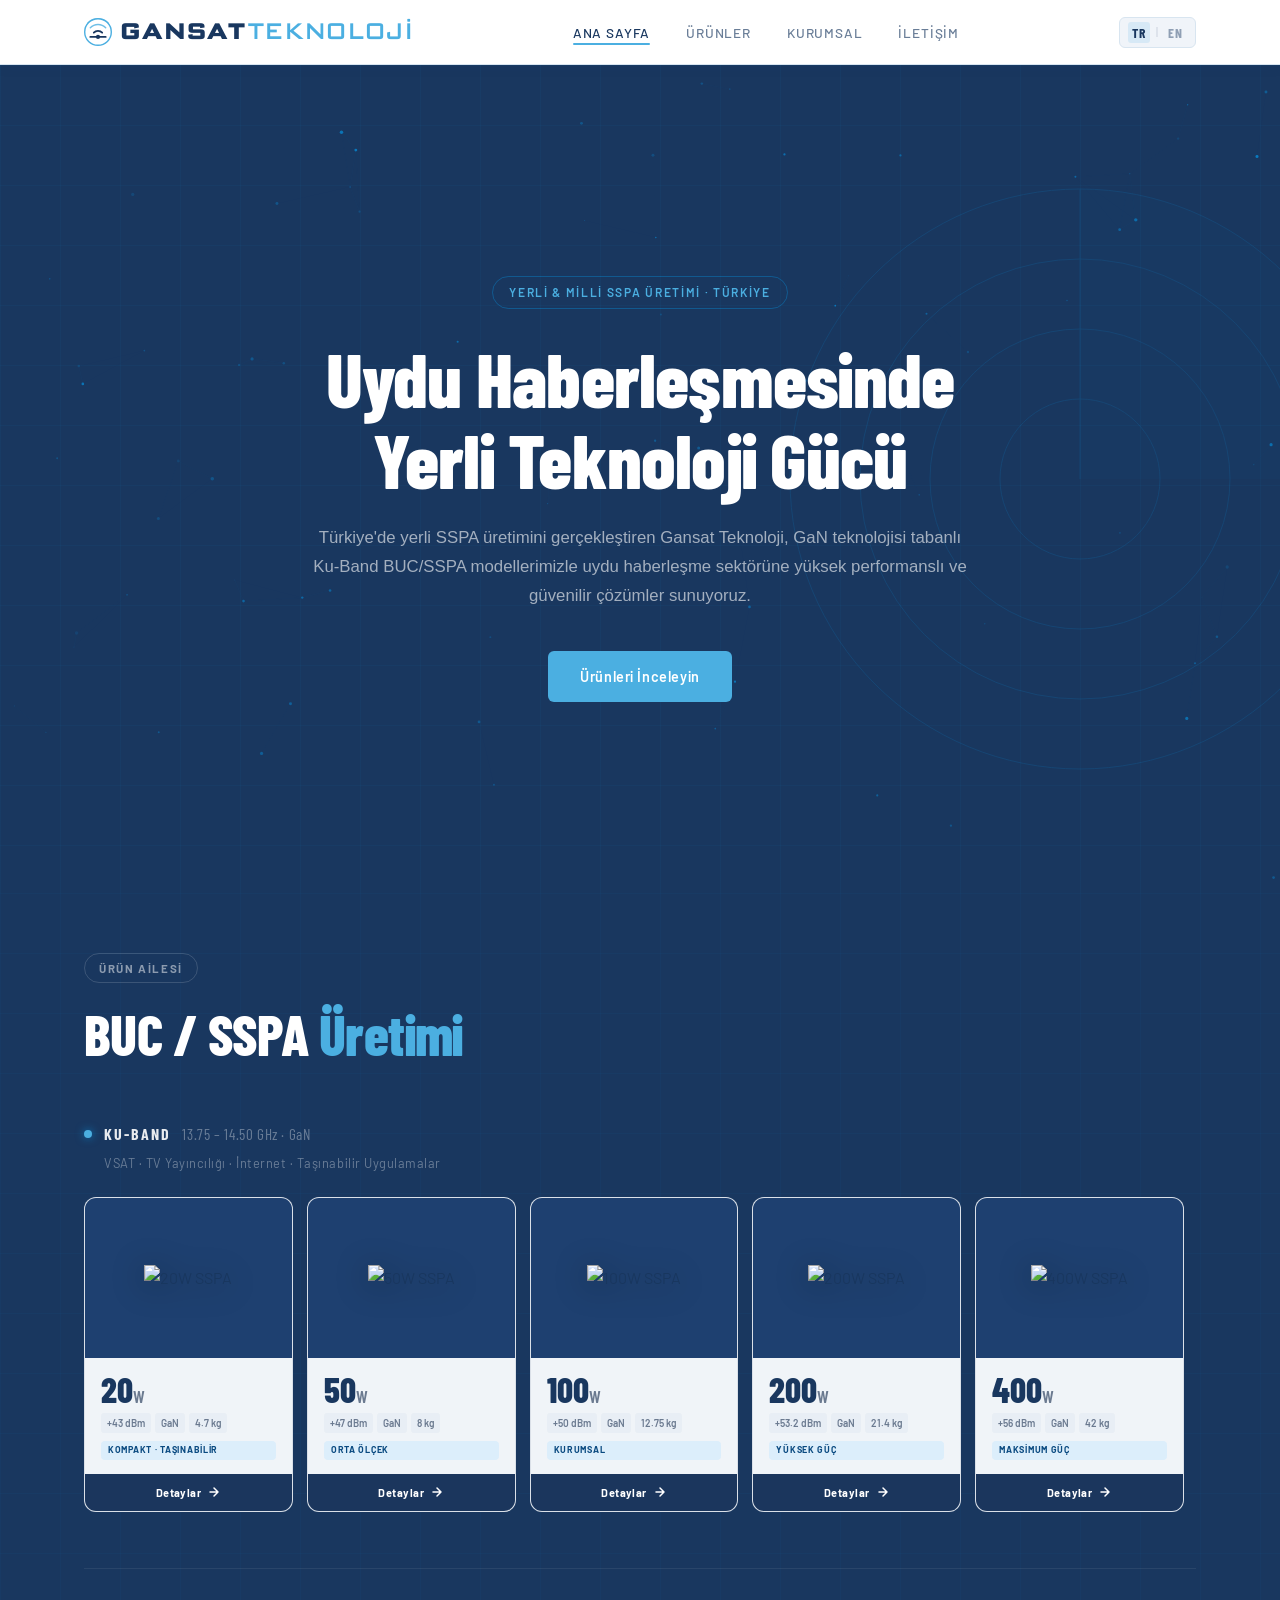
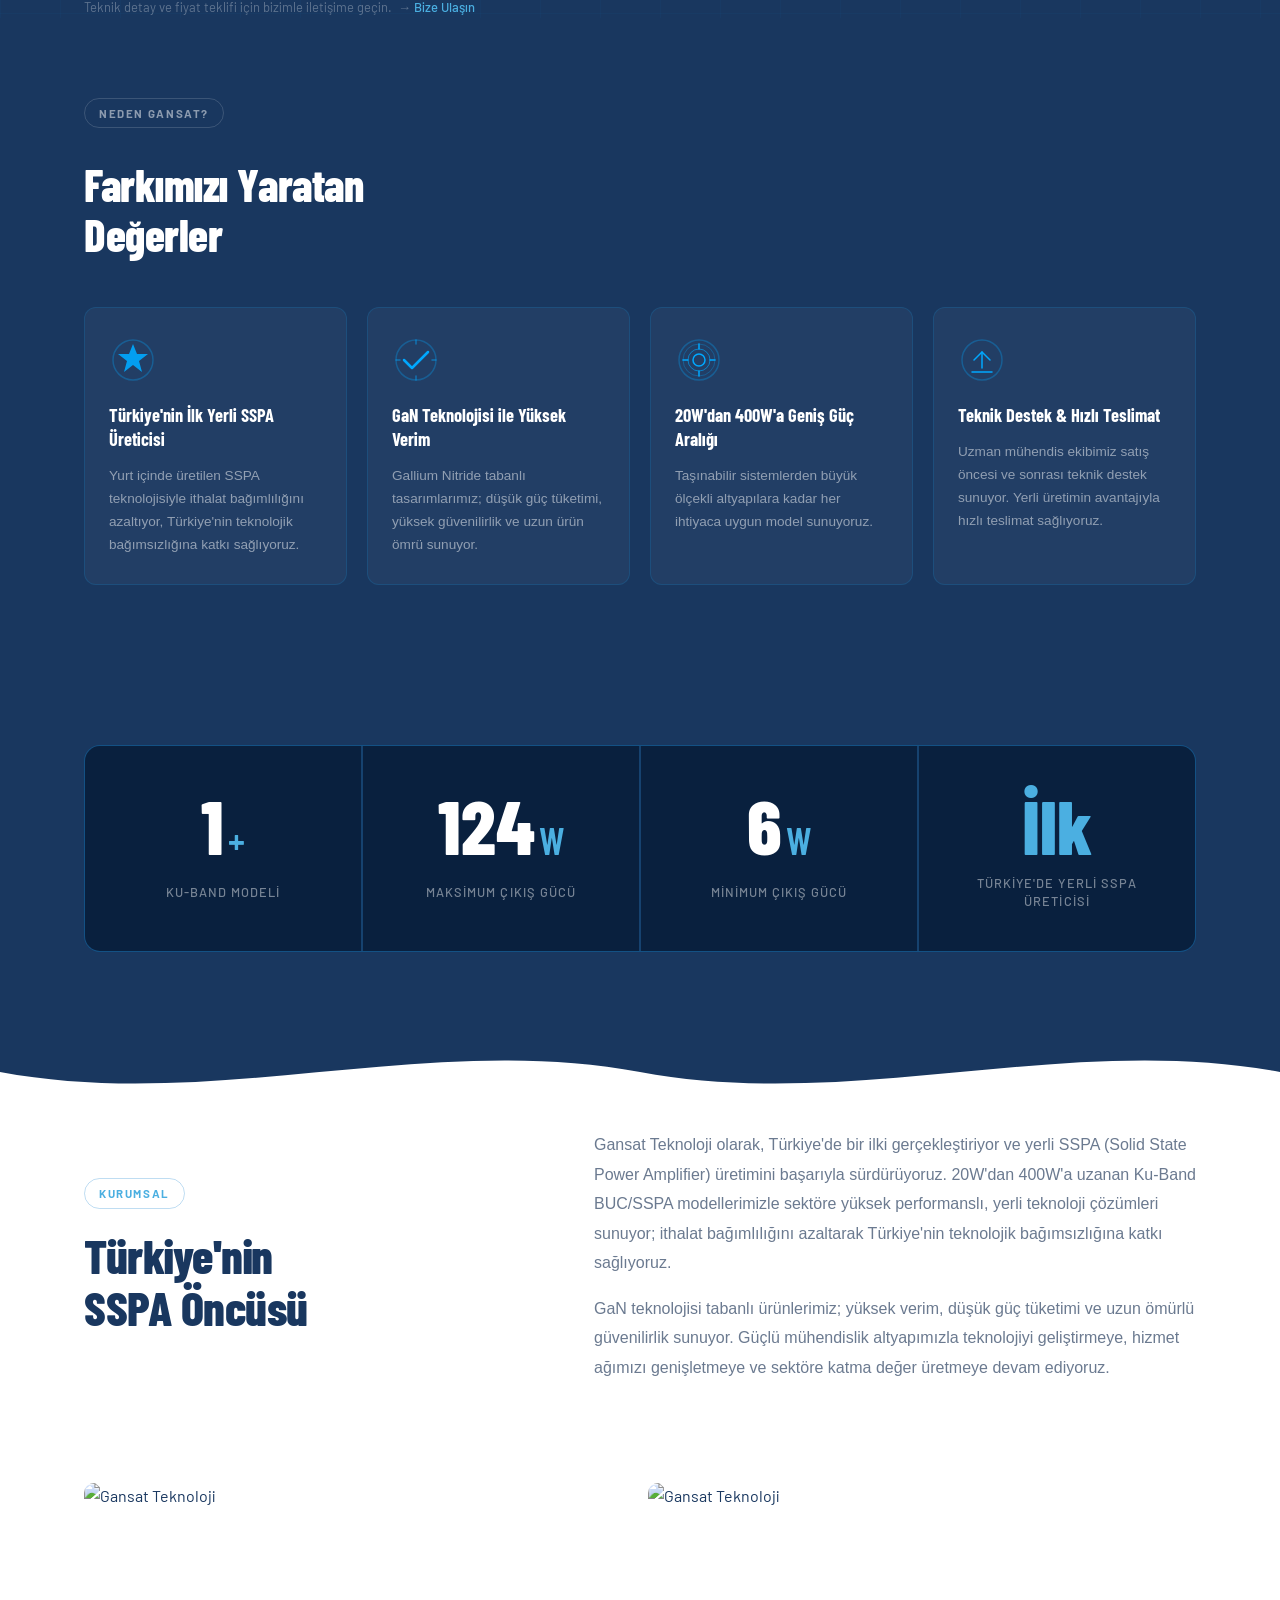
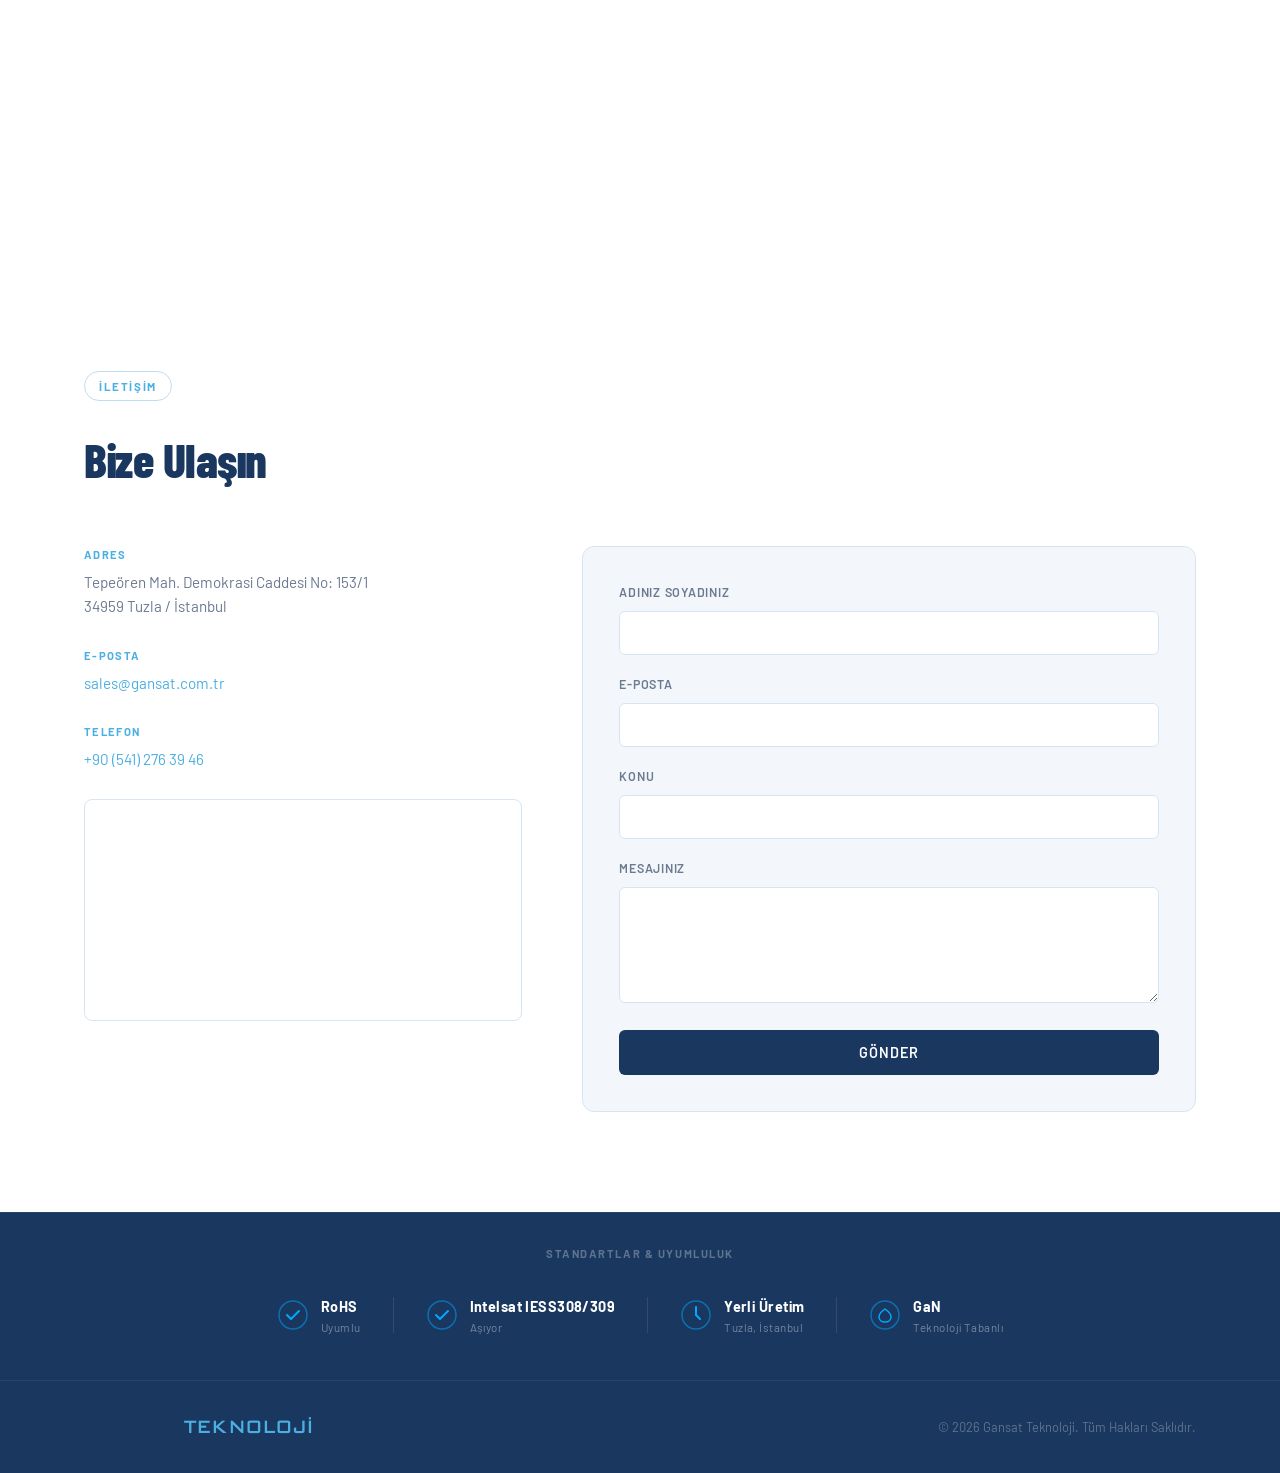
==== commit 149b5713: "product grid" ====
--- a/index.html
+++ b/index.html
@@ -3,91 +3,83 @@
 <head>
     <meta charset="UTF-8">
     <meta name="viewport" content="width=device-width, initial-scale=1.0">
-    <title>Gansat Teknoloji | Yerli GaN Ku-Band BUC / SSPA Üreticisi</title>
-    <meta name="description" content="Gansat Teknoloji — Türkiye'nin ilk yerli SSPA ve BUC üreticisi. 20W–400W GaN tabanlı Ku-Band BUC/SSPA modelleri. Tuzla, İstanbul.">
-    <meta name="keywords" content="SSPA üreticisi, BUC üreticisi, Ku-Band BUC, GaN SSPA, yerli SSPA, Block Up Converter, uydu haberleşme, satellite uplink, VSAT BUC, Gansat Teknoloji">
+    <title>Gansat Teknoloji | BUC / SSPA Üreticisi</title>
+    <!-- SEO Meta Etiketleri -->
+    <meta name="description" content="Gansat Teknoloji — Türkiye'nin ilk yerli SSPA ve BUC üreticisi. GaN teknolojisi tabanlı Ku-Band 20W, 50W, 100W, 200W, 400W BUC/SSPA modelleri. Tuzla, İstanbul.">
+    <meta name="keywords" content="SSPA üretici, BUC üretici, Ku-Band BUC, GaN SSPA, yerli SSPA, uydu haberleşme, satellite uplink, Block Up Converter, Türkiye SSPA, Gansat Teknoloji">
     <meta name="author" content="Gansat Teknoloji">
-    <meta name="robots" content="index, follow, max-image-preview:large">
-    <meta name="theme-color" content="#001f3f">
-    <link rel="canonical" href="https://www.gansat.com.tr/">
-
-    <!-- Open Graph (LinkedIn, WhatsApp, Facebook) -->
+    <meta name="robots" content="index, follow">
+    <link rel="canonical" href="https://www.gansat.com.tr">
+
+    <!-- Open Graph (WhatsApp, LinkedIn, sosyal medya önizlemesi) -->
+    <meta property="og:title" content="Gansat Teknoloji | Yerli BUC / SSPA Üreticisi">
+    <meta property="og:description" content="Türkiye'nin ilk yerli SSPA üreticisi. GaN teknolojisi tabanlı Ku-Band BUC/SSPA modelleri — 20W'dan 400W'a.">
     <meta property="og:type" content="website">
-    <meta property="og:site_name" content="Gansat Teknoloji">
-    <meta property="og:title" content="Gansat Teknoloji | Yerli GaN Ku-Band BUC / SSPA Üreticisi">
-    <meta property="og:description" content="Gansat Teknoloji — Türkiye'nin ilk yerli SSPA ve BUC üreticisi. 20W–400W GaN tabanlı Ku-Band BUC/SSPA modelleri. Tuzla, İstanbul.">
-    <meta property="og:url" content="https://www.gansat.com.tr/">
-    <meta property="og:image" content="https://www.gansat.com.tr/og-gansat.jpg">
-    <meta property="og:image:type" content="image/jpeg">
-    <meta property="og:image:width" content="1200">
-    <meta property="og:image:height" content="630">
-    <meta property="og:image:alt" content="Gansat Teknoloji — GaN Ku-Band BUC / SSPA çözümleri, 20W–400W">
+    <meta property="og:url" content="https://www.gansat.com.tr">
     <meta property="og:locale" content="tr_TR">
     <meta property="og:locale:alternate" content="en_US">
-
-    <!-- Twitter / X Card -->
-    <meta name="twitter:card" content="summary_large_image">
-    <meta name="twitter:title" content="Gansat Teknoloji | Yerli GaN Ku-Band BUC / SSPA Üreticisi">
-    <meta name="twitter:description" content="Gansat Teknoloji — Türkiye'nin ilk yerli SSPA ve BUC üreticisi. 20W–400W GaN tabanlı Ku-Band BUC/SSPA modelleri. Tuzla, İstanbul.">
-    <meta name="twitter:image" content="https://www.gansat.com.tr/og-gansat.jpg">
-    <meta name="twitter:image:alt" content="Gansat Teknoloji — GaN Ku-Band BUC / SSPA çözümleri, 20W–400W">
-
-<!-- Yapısal Veri (Google Şirket Bilgisi) -->
+    <meta property="og:site_name" content="Gansat Teknoloji">
+
+    <!-- Twitter Card -->
+    <meta name="twitter:card" content="summary">
+    <meta name="twitter:title" content="Gansat Teknoloji | Yerli BUC / SSPA Üreticisi">
+    <meta name="twitter:description" content="Türkiye'nin ilk yerli SSPA üreticisi. GaN teknolojisi tabanlı Ku-Band BUC/SSPA modelleri.">
+
+    <!-- Yapısal Veri (Google Şirket Bilgisi) -->
     <script type="application/ld+json">
-        {
-          "@context": "https://schema.org",
-          "@type": "Organization",
-          "name": "Gansat Teknoloji",
-          "url": "https://www.gansat.com.tr/",
-          "logo": "https://www.gansat.com.tr/logo.png",
-          "description": "Türkiye'nin ilk yerli SSPA ve BUC üreticisi. GaN teknolojisi tabanlı Ku-Band BUC/SSPA modelleri.",
-          "address": {
+    {
+        "@context": "https://schema.org",
+        "@type": "Organization",
+        "name": "Gansat Teknoloji",
+        "url": "https://gansat.com.tr",
+        "logo": "https://gansat.com.tr/logo.svg",
+        "description": "Türkiye'nin ilk yerli SSPA ve BUC üreticisi. GaN teknolojisi tabanlı Ku-Band BUC/SSPA modelleri.",
+        "address": {
             "@type": "PostalAddress",
             "streetAddress": "Tepeören Mah. Demokrasi Caddesi No: 153/1",
             "addressLocality": "Tuzla",
             "addressRegion": "İstanbul",
             "postalCode": "34959",
             "addressCountry": "TR"
-          },
-          "contactPoint": {
+        },
+        "contactPoint": {
             "@type": "ContactPoint",
             "telephone": "+90-541-276-39-46",
             "email": "sales@gansat.com.tr",
             "contactType": "sales"
-          },
-          "sameAs": [],
-          "image": "https://www.gansat.com.tr/og-gansat.jpg"
-        }
+        },
+        "sameAs": []
+    }
     </script>
 
-    <link rel="preconnect" href="https://fonts.googleapis.com">
-    <link rel="preconnect" href="https://fonts.gstatic.com" crossorigin>
     <link href="https://fonts.googleapis.com/css2?family=Barlow+Condensed:wght@400;600;700;800&family=Barlow:wght@300;400;500;600&display=swap" rel="stylesheet">
     <link rel="stylesheet" href="style.css">
-    <link rel="icon" type="image/png" sizes="32x32" href="favicon-32.png">
-    <link rel="apple-touch-icon" href="apple-touch-icon.png">
+    <link rel="icon" type="image/svg+xml" href="data:image/svg+xml,<svg xmlns='http://www.w3.org/2000/svg' viewBox='0 0 40 40'><circle cx='20' cy='20' r='19' fill='none' stroke='%234BAFE1' stroke-width='2'/><line x1='9' y1='27' x2='31' y2='27' stroke='%2319375F' stroke-width='2.5' stroke-linecap='round'/><circle cx='20' cy='27' r='3' fill='%2319375F'/><path d='M 14,21 A 8,8 0 0,1 26,21' fill='none' stroke='%2319375F' stroke-width='2.5' stroke-linecap='round'/><path d='M 9,14 A 15,15 0 0,1 31,14' fill='none' stroke='%234BAFE1' stroke-width='2' stroke-linecap='round' opacity='0.8'/><path d='M 5,7 A 21,21 0 0,1 35,7' fill='none' stroke='%234BAFE1' stroke-width='1.5' stroke-linecap='round' opacity='0.5'/></svg>">
 </head>
 <body>
 
     <header>
         <nav class="container">
             <div class="logo">
-                <img src="logo.webp" alt="GANSAT Teknoloji logosu" class="logo-mark" width="34" height="34">GANSAT<span>TEKNOLOJİ</span>
-            </div>
-            <ul class="nav-links" id="navLinks">
+                <svg width="28" height="28" viewBox="0 0 40 40" fill="none" xmlns="http://www.w3.org/2000/svg" style="margin-right:8px; vertical-align:middle; flex-shrink:0;">
+                    <circle cx="20" cy="20" r="19" stroke="#4BAFE1" stroke-width="2"/>
+                    <line x1="9" y1="27" x2="31" y2="27" stroke="#19375F" stroke-width="2.5" stroke-linecap="round"/>
+                    <circle cx="20" cy="27" r="3" fill="#19375F"/>
+                    <path d="M 14,21 A 8,8 0 0,1 26,21" fill="none" stroke="#19375F" stroke-width="2.5" stroke-linecap="round"/>
+                    <path d="M 9,14 A 15,15 0 0,1 31,14" fill="none" stroke="#4BAFE1" stroke-width="2" stroke-linecap="round" opacity="0.8"/>
+                    <path d="M 5,7 A 21,21 0 0,1 35,7" fill="none" stroke="#4BAFE1" stroke-width="1.5" stroke-linecap="round" opacity="0.5"/>
+                </svg>GANSAT<span>TEKNOLOJİ</span>
+            </div>
+            <ul class="nav-links">
                 <li><a href="#" data-tr="Ana Sayfa" data-en="Home">Ana Sayfa</a></li>
                 <li><a href="#cozumler" data-tr="Ürünler" data-en="Products">Ürünler</a></li>
                 <li><a href="#kurumsal" data-tr="Kurumsal" data-en="About">Kurumsal</a></li>
                 <li><a href="#iletisim" data-tr="İletişim" data-en="Contact">İletişim</a></li>
             </ul>
-            <div class="nav-right">
-                <a href="#iletisim" class="nav-cta" data-tr="Teklif Al" data-en="Get a Quote">Teklif Al</a>
-                <div class="lang-toggle">
-                    <button class="lang-btn active" id="btn-tr" onclick="setLang('tr')">TR</button>
-                    <span class="lang-divider" aria-hidden="true">|</span>
-                    <button class="lang-btn" id="btn-en" onclick="setLang('en')">EN</button>
-                </div>
-                <button class="nav-toggle" type="button" aria-label="Menü" aria-expanded="false" aria-controls="navLinks" onclick="toggleNav(this)"><span></span><span></span><span></span></button>
+            <div class="lang-toggle">
+                <button class="lang-btn active" id="btn-tr" onclick="setLang('tr')">TR</button>
+                <span class="lang-divider">|</span>
+                <button class="lang-btn" id="btn-en" onclick="setLang('en')">EN</button>
             </div>
         </nav>
     </header>
@@ -111,18 +103,10 @@
 
 
         <div class="hero-content">
-            <div class="hero-tag" data-tr="Yerli & Milli SSPA Üretimi · Türkiye" data-en="Domestic SSPA Manufacturing · Türkiye">Yerli &amp; Milli SSPA Üretimi · Türkiye</div>
-            <h1 data-tr="Uydu Haberleşmesinde<br>Yerli Teknoloji Gücü" data-en="Turkish-Engineered Power<br>for Satellite Communications">Uydu Haberleşmesinde<br>Yerli Teknoloji Gücü</h1>
-            <p data-tr="Gansat Teknoloji olarak, GaN teknolojisi tabanlı 20W–400W Ku-Band BUC/SSPA modellerimizi Türkiye'de tasarlıyor ve üretiyoruz; uydu haberleşme sektörüne yüksek performanslı, güvenilir ve yerli çözümler sunuyoruz." data-en="Gansat Technology designs and manufactures GaN-based 20W–400W Ku-Band BUC/SSPA systems in Türkiye, delivering high-performance, reliable satellite uplink solutions to the communications industry.">Gansat Teknoloji olarak, GaN teknolojisi tabanlı 20W–400W Ku-Band BUC/SSPA modellerimizi Türkiye'de tasarlıyor ve üretiyoruz; uydu haberleşme sektörüne yüksek performanslı, güvenilir ve yerli çözümler sunuyoruz.</p>
-            <div class="hero-actions">
-                <a href="#cozumler" class="btn-primary" data-tr="Ürünleri İnceleyin" data-en="Explore Products">Ürünleri İnceleyin</a>
-                <a href="#iletisim" class="btn-secondary" data-tr="Teklif Alın" data-en="Request a Quote">Teklif Alın</a>
-            </div>
-            <ul class="hero-points">
-                <li data-tr="GaN Teknolojisi" data-en="GaN Technology">GaN Teknolojisi</li>
-                <li data-tr="20W – 400W Çıkış Gücü" data-en="20W – 400W Output Power">20W – 400W Çıkış Gücü</li>
-                <li>Ku-Band 13.75 – 14.50 GHz</li>
-            </ul>
+            <div class="hero-tag" data-tr="Yerli & Milli SSPA Üretimi · Türkiye" data-en="Domestic SSPA Manufacturing · Turkey">Yerli &amp; Milli SSPA Üretimi · Türkiye</div>
+            <h1 data-tr="Uydu Haberleşmesinde<br>Yerli Teknoloji Gücü" data-en="Domestic Technology Power<br>in Satellite Communications">Uydu Haberleşmesinde<br>Yerli Teknoloji Gücü</h1>
+            <p data-tr="Türkiye'de yerli SSPA üretimini gerçekleştiren Gansat Teknoloji, GaN teknolojisi tabanlı Ku-Band BUC/SSPA modellerimizle uydu haberleşme sektörüne yüksek performanslı ve güvenilir çözümler sunuyoruz." data-en="Gansat Technology — Turkey's domestic SSPA manufacturer. We deliver high-performance, reliable Ku-Band BUC/SSPA solutions to the satellite communications sector, powered by GaN technology.">Türkiye'de yerli SSPA üretimini gerçekleştiren Gansat Teknoloji, GaN teknolojisi tabanlı Ku-Band BUC/SSPA modellerimizle uydu haberleşme sektörüne yüksek performanslı ve güvenilir çözümler sunuyoruz.</p>
+            <a href="#cozumler" class="btn-primary" data-tr="Ürünleri İnceleyin" data-en="Explore Products">Ürünleri İnceleyin</a>
         </div>
 
     </section>
@@ -146,9 +130,9 @@
 
                 <div class="products-grid">
 
-                    <div class="product-card" role="button" tabindex="0" aria-label="20W SSPA – detaylar" onclick="openModal('modal20w')">
+                    <div class="product-card" onclick="openModal('modal20w')">
                         <div class="card-img-wrap">
-                            <img src="20w-thumb.webp" alt="GANSAT-20WKU 20W Ku-Band GaN SSPA / BUC" width="329" height="300" loading="lazy" decoding="async">
+                            <img src="20w-thumb.png" alt="20W SSPA">
                         </div>
                         <div class="card-inner">
                             <div class="card-watt">20<span>W</span></div>
@@ -166,9 +150,9 @@
                         <div class="card-glow ku"></div>
                     </div>
 
-                    <div class="product-card" role="button" tabindex="0" aria-label="50W SSPA – detaylar" onclick="openModal('modal50w')">
+                    <div class="product-card" onclick="openModal('modal50w')">
                         <div class="card-img-wrap">
-                            <img src="50w-thumb.webp" alt="GANSAT-50WKU 50W Ku-Band GaN SSPA / BUC" width="331" height="268" loading="lazy" decoding="async">
+                            <img src="50w-thumb.png" alt="50W SSPA">
                         </div>
                         <div class="card-inner">
 
@@ -187,9 +171,9 @@
                         <div class="card-glow ku"></div>
                     </div>
 
-                    <div class="product-card" role="button" tabindex="0" aria-label="100W SSPA – detaylar" onclick="openModal('modal100w')">
+                    <div class="product-card" onclick="openModal('modal100w')">
                         <div class="card-img-wrap">
-                            <img src="100w-thumb.webp" alt="GANSAT-100WKU 100W Ku-Band GaN SSPA / BUC" width="299" height="300" loading="lazy" decoding="async">
+                            <img src="100w-thumb.png" alt="100W SSPA">
                         </div>
                         <div class="card-inner">
 
@@ -208,9 +192,9 @@
                         <div class="card-glow ku"></div>
                     </div>
 
-                    <div class="product-card" role="button" tabindex="0" aria-label="200W SSPA – detaylar" onclick="openModal('modal200w')">
+                    <div class="product-card" onclick="openModal('modal200w')">
                         <div class="card-img-wrap">
-                            <img src="200w-thumb.webp" alt="GANSAT-200WKU 200W Ku-Band GaN SSPA / BUC" width="331" height="244" loading="lazy" decoding="async">
+                            <img src="200w-thumb.png" alt="200W SSPA">
                         </div>
                         <div class="card-inner">
 
@@ -229,9 +213,9 @@
                         <div class="card-glow ku"></div>
                     </div>
 
-                    <div class="product-card" role="button" tabindex="0" aria-label="400W SSPA – detaylar" onclick="openModal('modal400w')">
+                    <div class="product-card" onclick="openModal('modal400w')">
                         <div class="card-img-wrap">
-                            <img src="400w-thumb.webp" alt="GANSAT-400WKU 400W Ku-Band GaN SSPA / BUC" width="353" height="300" loading="lazy" decoding="async">
+                            <img src="400w-thumb.png" alt="400W SSPA">
                         </div>
                         <div class="card-inner">
 
@@ -254,8 +238,8 @@
             </div>
 
             <p class="solutions-footnote">
-                <span data-tr="Teknik bilgi, veri sayfası veya fiyat teklifi için satış ekibimizle iletişime geçin." data-en="Contact our sales team for technical details, datasheets or pricing.">Teknik bilgi, veri sayfası veya fiyat teklifi için satış ekibimizle iletişime geçin.</span>
-                &nbsp;→&nbsp;<a href="#iletisim" data-tr="Teklif İsteyin" data-en="Request a Quote">Teklif İsteyin</a>
+                <span data-tr="Teknik detay ve fiyat teklifi için bizimle iletişime geçin." data-en="Contact us for technical specifications and pricing.">Teknik detay ve fiyat teklifi için bizimle iletişime geçin.</span>
+                &nbsp;→&nbsp;<a href="#iletisim" data-tr="Bize Ulaşın" data-en="Get in Touch">Bize Ulaşın</a>
             </p>
         </div>
     </section>
@@ -271,19 +255,19 @@
                 <div class="why-card">
                     <div class="why-icon">
                         <svg viewBox="0 0 48 48" fill="none" xmlns="http://www.w3.org/2000/svg">
-                            <circle cx="24" cy="24" r="20" stroke="#04bff6" stroke-width="1.5" opacity="0.3"/>
-                            <path d="M24 8 L28 18 L39 18 L30 25 L33 36 L24 29 L15 36 L18 25 L9 18 L20 18 Z" fill="#04bff6" opacity="0.9"/>
+                            <circle cx="24" cy="24" r="20" stroke="#00a8ff" stroke-width="1.5" opacity="0.3"/>
+                            <path d="M24 8 L28 18 L39 18 L30 25 L33 36 L24 29 L15 36 L18 25 L9 18 L20 18 Z" fill="#00a8ff" opacity="0.9"/>
                         </svg>
                     </div>
-                    <h3 data-tr="Türkiye'nin İlk Yerli SSPA Üreticisi" data-en="Türkiye's First Domestic SSPA Manufacturer">Türkiye'nin İlk Yerli SSPA Üreticisi</h3>
-                    <p data-tr="Yurt içinde üretilen SSPA teknolojisiyle ithalat bağımlılığını azaltıyor, Türkiye'nin teknolojik bağımsızlığına katkı sağlıyoruz." data-en="With domestically manufactured SSPA technology, we reduce import dependency and contribute to Türkiye's technological independence.">Yurt içinde üretilen SSPA teknolojisiyle ithalat bağımlılığını azaltıyor, Türkiye'nin teknolojik bağımsızlığına katkı sağlıyoruz.</p>
+                    <h3 data-tr="Türkiye'nin İlk Yerli SSPA Üreticisi" data-en="Turkey's First Domestic SSPA Manufacturer">Türkiye'nin İlk Yerli SSPA Üreticisi</h3>
+                    <p data-tr="Yurt içinde üretilen SSPA teknolojisiyle ithalat bağımlılığını azaltıyor, Türkiye'nin teknolojik bağımsızlığına katkı sağlıyoruz." data-en="With domestically manufactured SSPA technology, we reduce import dependency and contribute to Turkey's technological independence.">Yurt içinde üretilen SSPA teknolojisiyle ithalat bağımlılığını azaltıyor, Türkiye'nin teknolojik bağımsızlığına katkı sağlıyoruz.</p>
                 </div>
                 <div class="why-card">
                     <div class="why-icon">
                         <svg viewBox="0 0 48 48" fill="none" xmlns="http://www.w3.org/2000/svg">
-                            <circle cx="24" cy="24" r="20" stroke="#04bff6" stroke-width="1.5" opacity="0.3"/>
-                            <path d="M12 24 L20 32 L36 16" stroke="#04bff6" stroke-width="2.5" stroke-linecap="round" stroke-linejoin="round"/>
-                            <path d="M24 8 L24 4M24 44 L24 40M8 24 L4 24M44 24 L40 24" stroke="#04bff6" stroke-width="1.5" stroke-linecap="round" opacity="0.5"/>
+                            <circle cx="24" cy="24" r="20" stroke="#00a8ff" stroke-width="1.5" opacity="0.3"/>
+                            <path d="M12 24 L20 32 L36 16" stroke="#00a8ff" stroke-width="2.5" stroke-linecap="round" stroke-linejoin="round"/>
+                            <path d="M24 8 L24 4M24 44 L24 40M8 24 L4 24M44 24 L40 24" stroke="#00a8ff" stroke-width="1.5" stroke-linecap="round" opacity="0.5"/>
                         </svg>
                     </div>
                     <h3 data-tr="GaN Teknolojisi ile Yüksek Verim" data-en="High Efficiency with GaN Technology">GaN Teknolojisi ile Yüksek Verim</h3>
@@ -292,14 +276,14 @@
                 <div class="why-card">
                     <div class="why-icon">
                         <svg viewBox="0 0 48 48" fill="none" xmlns="http://www.w3.org/2000/svg">
-                            <circle cx="24" cy="24" r="20" stroke="#04bff6" stroke-width="1.5" opacity="0.3"/>
-                            <circle cx="24" cy="24" r="6" stroke="#04bff6" stroke-width="1.5"/>
-                            <circle cx="24" cy="24" r="11" stroke="#04bff6" stroke-width="1" opacity="0.6"/>
-                            <circle cx="24" cy="24" r="16" stroke="#04bff6" stroke-width="1" opacity="0.3"/>
-                            <line x1="24" y1="8" x2="24" y2="13" stroke="#04bff6" stroke-width="1.5" stroke-linecap="round"/>
-                            <line x1="24" y1="35" x2="24" y2="40" stroke="#04bff6" stroke-width="1.5" stroke-linecap="round"/>
-                            <line x1="8" y1="24" x2="13" y2="24" stroke="#04bff6" stroke-width="1.5" stroke-linecap="round"/>
-                            <line x1="35" y1="24" x2="40" y2="24" stroke="#04bff6" stroke-width="1.5" stroke-linecap="round"/>
+                            <circle cx="24" cy="24" r="20" stroke="#00a8ff" stroke-width="1.5" opacity="0.3"/>
+                            <circle cx="24" cy="24" r="6" stroke="#00a8ff" stroke-width="1.5"/>
+                            <circle cx="24" cy="24" r="11" stroke="#00a8ff" stroke-width="1" opacity="0.6"/>
+                            <circle cx="24" cy="24" r="16" stroke="#00a8ff" stroke-width="1" opacity="0.3"/>
+                            <line x1="24" y1="8" x2="24" y2="13" stroke="#00a8ff" stroke-width="1.5" stroke-linecap="round"/>
+                            <line x1="24" y1="35" x2="24" y2="40" stroke="#00a8ff" stroke-width="1.5" stroke-linecap="round"/>
+                            <line x1="8" y1="24" x2="13" y2="24" stroke="#00a8ff" stroke-width="1.5" stroke-linecap="round"/>
+                            <line x1="35" y1="24" x2="40" y2="24" stroke="#00a8ff" stroke-width="1.5" stroke-linecap="round"/>
                         </svg>
                     </div>
                     <h3 data-tr="20W'dan 400W'a Geniş Güç Aralığı" data-en="Wide Power Range from 20W to 400W">20W'dan 400W'a Geniş Güç Aralığı</h3>
@@ -308,14 +292,14 @@
                 <div class="why-card">
                     <div class="why-icon">
                         <svg viewBox="0 0 48 48" fill="none" xmlns="http://www.w3.org/2000/svg">
-                            <circle cx="24" cy="24" r="20" stroke="#04bff6" stroke-width="1.5" opacity="0.3"/>
-                            <path d="M16 24 L24 16 L32 24" stroke="#04bff6" stroke-width="1.5" stroke-linecap="round" stroke-linejoin="round"/>
-                            <path d="M24 16 L24 32" stroke="#04bff6" stroke-width="1.5" stroke-linecap="round"/>
-                            <path d="M14 36 L34 36" stroke="#04bff6" stroke-width="1.5" stroke-linecap="round"/>
+                            <circle cx="24" cy="24" r="20" stroke="#00a8ff" stroke-width="1.5" opacity="0.3"/>
+                            <path d="M16 24 L24 16 L32 24" stroke="#00a8ff" stroke-width="1.5" stroke-linecap="round" stroke-linejoin="round"/>
+                            <path d="M24 16 L24 32" stroke="#00a8ff" stroke-width="1.5" stroke-linecap="round"/>
+                            <path d="M14 36 L34 36" stroke="#00a8ff" stroke-width="1.5" stroke-linecap="round"/>
                         </svg>
                     </div>
                     <h3 data-tr="Teknik Destek & Hızlı Teslimat" data-en="Technical Support & Fast Delivery">Teknik Destek & Hızlı Teslimat</h3>
-                    <p data-tr="Uzman mühendis ekibimiz satış öncesi ve sonrası teknik destek sunuyor. Yerli üretimin avantajıyla hızlı teslimat sağlıyoruz." data-en="Our expert engineering team provides pre- and post-sales technical support. We ensure fast delivery with the advantage of local manufacturing.">Uzman mühendis ekibimiz satış öncesi ve sonrası teknik destek sunuyor. Yerli üretimin avantajıyla hızlı teslimat sağlıyoruz.</p>
+                    <p data-tr="Uzman mühendis ekibimiz satış öncesi ve sonrası teknik destek sunuyor. Yerli üretimin avantajıyla hızlı teslimat sağlıyoruz." data-en="Our expert engineering team provides pre and post-sales technical support. We ensure fast delivery with the advantage of local manufacturing.">Uzman mühendis ekibimiz satış öncesi ve sonrası teknik destek sunuyor. Yerli üretimin avantajıyla hızlı teslimat sağlıyoruz.</p>
                 </div>
             </div>
         </div>
@@ -350,7 +334,7 @@
                     <div class="stat-card-num stat-card-text">
                         <span data-tr="İlk" data-en="1st">İlk</span>
                     </div>
-                    <div class="stat-card-label" data-tr="Türkiye'de Yerli SSPA Üreticisi" data-en="Domestic SSPA Manufacturer in Türkiye">Türkiye'de Yerli SSPA Üreticisi</div>
+                    <div class="stat-card-label" data-tr="Türkiye'de Yerli SSPA Üreticisi" data-en="Domestic SSPA Manufacturer in Turkey">Türkiye'de Yerli SSPA Üreticisi</div>
                 </div>
             </div>
         </div>
@@ -368,10 +352,10 @@
         <div class="container about-grid">
             <div class="about-left">
                 <div class="section-tag" data-tr="Kurumsal" data-en="About Us">Kurumsal</div>
-                <h2 data-tr="Türkiye'nin<br>SSPA Öncüsü" data-en="Türkiye's Pioneer<br>in SSPA Manufacturing">Türkiye'nin<br>SSPA Öncüsü</h2>
+                <h2 data-tr="Türkiye'nin<br>SSPA Öncüsü" data-en="Turkey's Pioneer<br>in SSPA Manufacturing">Türkiye'nin<br>SSPA Öncüsü</h2>
             </div>
             <div class="about-right">
-                <p data-tr="Gansat Teknoloji olarak, Türkiye'de bir ilki gerçekleştiriyor ve yerli SSPA (Solid State Power Amplifier) üretimini başarıyla sürdürüyoruz. 20W'dan 400W'a uzanan Ku-Band BUC/SSPA modellerimizle sektöre yüksek performanslı, yerli teknoloji çözümleri sunuyor; ithalat bağımlılığını azaltarak Türkiye'nin teknolojik bağımsızlığına katkı sağlıyoruz." data-en="At Gansat Technology, we are pioneering the first domestic SSPA (Solid State Power Amplifier) manufacturing in Türkiye. With our Ku-Band BUC/SSPA models ranging from 20W to 400W, we deliver high-performance, locally developed solutions to the sector — reducing import dependency and contributing to Türkiye's technological independence.">Gansat Teknoloji olarak, Türkiye'de bir ilki gerçekleştiriyor ve yerli SSPA (Solid State Power Amplifier) üretimini başarıyla sürdürüyoruz. 20W'dan 400W'a uzanan Ku-Band BUC/SSPA modellerimizle sektöre yüksek performanslı, yerli teknoloji çözümleri sunuyor; ithalat bağımlılığını azaltarak Türkiye'nin teknolojik bağımsızlığına katkı sağlıyoruz.</p>
+                <p data-tr="Gansat Teknoloji olarak, Türkiye'de bir ilki gerçekleştiriyor ve yerli SSPA (Solid State Power Amplifier) üretimini başarıyla sürdürüyoruz. 20W'dan 400W'a uzanan Ku-Band BUC/SSPA modellerimizle sektöre yüksek performanslı, yerli teknoloji çözümleri sunuyor; ithalat bağımlılığını azaltarak Türkiye'nin teknolojik bağımsızlığına katkı sağlıyoruz." data-en="At Gansat Technology, we are pioneering the first domestic SSPA (Solid State Power Amplifier) manufacturing in Turkey. With our Ku-Band BUC/SSPA models ranging from 20W to 400W, we deliver high-performance, locally developed solutions to the sector — reducing import dependency and contributing to Turkey's technological independence.">Gansat Teknoloji olarak, Türkiye'de bir ilki gerçekleştiriyor ve yerli SSPA (Solid State Power Amplifier) üretimini başarıyla sürdürüyoruz. 20W'dan 400W'a uzanan Ku-Band BUC/SSPA modellerimizle sektöre yüksek performanslı, yerli teknoloji çözümleri sunuyor; ithalat bağımlılığını azaltarak Türkiye'nin teknolojik bağımsızlığına katkı sağlıyoruz.</p>
                 <p style="margin-top: 16px;" data-tr="GaN teknolojisi tabanlı ürünlerimiz; yüksek verim, düşük güç tüketimi ve uzun ömürlü güvenilirlik sunuyor. Güçlü mühendislik altyapımızla teknolojiyi geliştirmeye, hizmet ağımızı genişletmeye ve sektöre katma değer üretmeye devam ediyoruz." data-en="Our GaN-based products deliver high efficiency, low power consumption and long-term reliability. With a strong engineering foundation, we continue to advance our technology, expand our service network and create lasting value for the industry.">GaN teknolojisi tabanlı ürünlerimiz; yüksek verim, düşük güç tüketimi ve uzun ömürlü güvenilirlik sunuyor. Güçlü mühendislik altyapımızla teknolojiyi geliştirmeye, hizmet ağımızı genişletmeye ve sektöre katma değer üretmeye devam ediyoruz.</p>
             </div>
         </div>
@@ -382,10 +366,10 @@
         <div class="container">
             <div class="gallery-grid">
                 <div class="gallery-item">
-                    <img src="resim1.webp" alt="Gansat Teknoloji üretim tesisi – sokak görünümü" width="1200" height="476" loading="lazy" decoding="async">
+                    <img src="resim1.png" alt="Gansat Teknoloji">
                 </div>
                 <div class="gallery-item">
-                    <img src="resim2.webp" alt="Gansat Teknoloji tesisi ve uydu antenleri" width="1029" height="335" loading="lazy" decoding="async">
+                    <img src="resim2.png" alt="Gansat Teknoloji">
                 </div>
             </div>
         </div>
@@ -395,7 +379,7 @@
     <!-- 20W Modal -->
     <div id="modal20w" class="modal">
         <div class="modal-content">
-            <button class="modal-close" aria-label="Kapat" onclick="closeModal('modal20w')"><svg width="18" height="18" viewBox="0 0 18 18" fill="none"><path d="M2 2l14 14M16 2L2 16" stroke="currentColor" stroke-width="2" stroke-linecap="round"/></svg></button>
+            <button class="modal-close" onclick="closeModal('modal20w')"><svg width="18" height="18" viewBox="0 0 18 18" fill="none"><path d="M2 2l14 14M16 2L2 16" stroke="currentColor" stroke-width="2" stroke-linecap="round"/></svg></button>
             <div class="modal-band-tag ku">Ku-Band · GaN</div>
             <h3>20W SSPA</h3>
             <p class="modal-desc" data-tr="L-to-Ku Band Block Up Converter. GaN teknolojisi tabanlı, yüksek verimli solid-state tasarım. Taşınabilir ve mobil uygulamalar için idealdir." data-en="L-to-Ku Band Block Up Converter based on GaN technology. High-efficiency solid-state design. Ideal for portable and mobile applications.">L-to-Ku Band Block Up Converter. GaN teknolojisi tabanlı, yüksek verimli solid-state tasarım. Taşınabilir ve mobil uygulamalar için idealdir.</p>
@@ -434,7 +418,7 @@
     <!-- 50W Modal -->
     <div id="modal50w" class="modal">
         <div class="modal-content">
-            <button class="modal-close" aria-label="Kapat" onclick="closeModal('modal50w')"><svg width="18" height="18" viewBox="0 0 18 18" fill="none"><path d="M2 2l14 14M16 2L2 16" stroke="currentColor" stroke-width="2" stroke-linecap="round"/></svg></button>
+            <button class="modal-close" onclick="closeModal('modal50w')"><svg width="18" height="18" viewBox="0 0 18 18" fill="none"><path d="M2 2l14 14M16 2L2 16" stroke="currentColor" stroke-width="2" stroke-linecap="round"/></svg></button>
             <div class="modal-band-tag ku">Ku-Band · GaN</div>
             <h3>50W SSPA</h3>
             <p class="modal-desc" data-tr="L-to-Ku Band Block Up Converter. GaN teknolojisi tabanlı, uydu uplink uygulamalarında yüksek verim ve güvenilirlik sağlar." data-en="L-to-Ku Band Block Up Converter based on GaN technology. Delivers high efficiency and reliability for satellite uplink applications.">L-to-Ku Band Block Up Converter. GaN teknolojisi tabanlı, uydu uplink uygulamalarında yüksek verim ve güvenilirlik sağlar.</p>
@@ -473,7 +457,7 @@
     <!-- 100W Modal -->
     <div id="modal100w" class="modal">
         <div class="modal-content">
-            <button class="modal-close" aria-label="Kapat" onclick="closeModal('modal100w')"><svg width="18" height="18" viewBox="0 0 18 18" fill="none"><path d="M2 2l14 14M16 2L2 16" stroke="currentColor" stroke-width="2" stroke-linecap="round"/></svg></button>
+            <button class="modal-close" onclick="closeModal('modal100w')"><svg width="18" height="18" viewBox="0 0 18 18" fill="none"><path d="M2 2l14 14M16 2L2 16" stroke="currentColor" stroke-width="2" stroke-linecap="round"/></svg></button>
             <div class="modal-band-tag ku">Ku-Band · GaN</div>
             <h3>100W SSPA</h3>
             <p class="modal-desc" data-tr="L-to-Ku Band Block Up Converter. GaN teknolojisi tabanlı, kurumsal uydu uplink uygulamaları için yüksek performanslı çözüm." data-en="L-to-Ku Band Block Up Converter based on GaN technology. High-performance solution for enterprise satellite uplink applications.">L-to-Ku Band Block Up Converter. GaN teknolojisi tabanlı, kurumsal uydu uplink uygulamaları için yüksek performanslı çözüm.</p>
@@ -512,7 +496,7 @@
     <!-- 200W Modal -->
     <div id="modal200w" class="modal">
         <div class="modal-content">
-            <button class="modal-close" aria-label="Kapat" onclick="closeModal('modal200w')"><svg width="18" height="18" viewBox="0 0 18 18" fill="none"><path d="M2 2l14 14M16 2L2 16" stroke="currentColor" stroke-width="2" stroke-linecap="round"/></svg></button>
+            <button class="modal-close" onclick="closeModal('modal200w')"><svg width="18" height="18" viewBox="0 0 18 18" fill="none"><path d="M2 2l14 14M16 2L2 16" stroke="currentColor" stroke-width="2" stroke-linecap="round"/></svg></button>
             <div class="modal-band-tag ku">Ku-Band · GaN</div>
             <h3>200W SSPA</h3>
             <p class="modal-desc" data-tr="L-to-Ku Band Block Up Converter. Yüksek verimli GaN solid-state tasarım, zorlu ortamlarda güvenilir yüksek güç sağlar." data-en="L-to-Ku Band Block Up Converter. High-efficiency GaN solid-state design delivers reliable high power in the toughest environments.">L-to-Ku Band Block Up Converter. Yüksek verimli GaN solid-state tasarım, zorlu ortamlarda güvenilir yüksek güç sağlar.</p>
@@ -551,7 +535,7 @@
     <!-- 400W Modal -->
     <div id="modal400w" class="modal">
         <div class="modal-content">
-            <button class="modal-close" aria-label="Kapat" onclick="closeModal('modal400w')"><svg width="18" height="18" viewBox="0 0 18 18" fill="none"><path d="M2 2l14 14M16 2L2 16" stroke="currentColor" stroke-width="2" stroke-linecap="round"/></svg></button>
+            <button class="modal-close" onclick="closeModal('modal400w')"><svg width="18" height="18" viewBox="0 0 18 18" fill="none"><path d="M2 2l14 14M16 2L2 16" stroke="currentColor" stroke-width="2" stroke-linecap="round"/></svg></button>
             <div class="modal-band-tag ku">Ku-Band · GaN</div>
             <h3>400W SSPA</h3>
             <p class="modal-desc" data-tr="L-to-Ku Band Block Up Converter. Zorlu dış ortam koşullarında güvenilir çalışma için tasarlanmış maksimum güç çözümü." data-en="L-to-Ku Band Block Up Converter. Maximum power solution designed for reliable operation in the toughest outdoor environments.">L-to-Ku Band Block Up Converter. Zorlu dış ortam koşullarında güvenilir çalışma için tasarlanmış maksimum güç çözümü.</p>
@@ -599,7 +583,7 @@
                         <p>Tepeören Mah. Demokrasi Caddesi No: 153/1<br>34959 Tuzla / İstanbul</p>
                     </div>
                     <div class="info-item">
-                        <span class="info-label" data-tr="E-posta" data-en="Email">E-posta</span>
+                        <span class="info-label">E-posta</span>
                         <p><a href="mailto:sales@gansat.com.tr">sales@gansat.com.tr</a></p>
                     </div>
                     <div class="info-item">
@@ -608,7 +592,6 @@
                     </div>
                     <div class="map-wrap">
                         <iframe
-                            title="Gansat Teknoloji konumu – Google Haritalar"
                             src="https://www.google.com/maps/embed?pb=!1m18!1m12!1m3!1d266.5212984850719!2d29.387762975449174!3d40.90820614022374!2m3!1f0!2f0!3f0!3m2!1i1024!2i768!4f13.1!3m3!1m2!1s0x14cad9973e9e8f6b%3A0x8647b000cfebcb8f!2sGANSAT%20TEKNOLOJi!5e0!3m2!1sen!2str!4v1776511914690!5m2!1sen!2str"
                             width="100%"
                             height="220"
@@ -620,36 +603,25 @@
                     </div>
                 </div>
                 <div class="contact-form-box">
-                    <form id="contactForm" action="contact.php" method="post" novalidate>
+                    <form id="contactForm">
                         <div class="form-group">
-                            <label for="cf-name" class="required" data-tr="Adınız Soyadınız" data-en="Full Name">Adınız Soyadınız</label>
-                            <input id="cf-name" type="text" name="name" autocomplete="name" required minlength="2" maxlength="100">
-                        </div>
-                        <div class="form-row">
-                            <div class="form-group">
-                                <label for="cf-email" class="required" data-tr="E-posta" data-en="Email">E-posta</label>
-                                <input id="cf-email" type="email" name="email" autocomplete="email" inputmode="email" required maxlength="254">
-                            </div>
-                            <div class="form-group">
-                                <label for="cf-phone" data-tr="Telefon (isteğe bağlı)" data-en="Phone (optional)">Telefon (isteğe bağlı)</label>
-                                <input id="cf-phone" type="tel" name="phone" autocomplete="tel" inputmode="tel" maxlength="30" pattern="[0-9\s\+\-\(\)\.]{6,30}">
-                            </div>
+                            <label data-tr="Adınız Soyadınız" data-en="Full Name">Adınız Soyadınız</label>
+                            <input type="text" name="name" required>
                         </div>
                         <div class="form-group">
-                            <label for="cf-subject" class="required" data-tr="Konu" data-en="Subject">Konu</label>
-                            <input id="cf-subject" type="text" name="subject" required minlength="2" maxlength="150">
+                            <label>E-posta</label>
+                            <input type="email" name="email" required>
                         </div>
                         <div class="form-group">
-                            <label for="cf-message" class="required" data-tr="Mesajınız" data-en="Message">Mesajınız</label>
-                            <textarea id="cf-message" name="message" rows="5" required minlength="10" maxlength="5000"></textarea>
-                        </div>
-                        <div class="hp-field" aria-hidden="true">
-                            <label for="cf-website">Website</label>
-                            <input id="cf-website" type="text" name="website" tabindex="-1" autocomplete="off">
-                        </div>
-                        <div id="formMsg" class="form-msg" role="status" aria-live="polite" style="display:none;"></div>
-                        <button type="submit" class="btn-submit" id="submitBtn" data-tr="Teklif İsteği Gönder" data-en="Send Request">Teklif İsteği Gönder</button>
-                        <p class="form-note" data-tr="* ile işaretli alanlar zorunludur. Satış ekibimiz en kısa sürede size dönüş yapar." data-en="Fields marked * are required. Our sales team will get back to you shortly.">* ile işaretli alanlar zorunludur. Satış ekibimiz en kısa sürede size dönüş yapar.</p>
+                            <label data-tr="Konu" data-en="Subject">Konu</label>
+                            <input type="text" name="subject" required>
+                        </div>
+                        <div class="form-group">
+                            <label data-tr="Mesajınız" data-en="Message">Mesajınız</label>
+                            <textarea name="message" rows="5" required></textarea>
+                        </div>
+                        <div id="formMsg" class="form-msg" style="display:none;"></div>
+                        <button type="submit" class="btn-submit" id="submitBtn" data-tr="Gönder" data-en="Send">Gönder</button>
                     </form>
                 </div>
             </div>
@@ -663,8 +635,8 @@
             <div class="certs-grid">
                 <div class="cert-item">
                     <svg width="32" height="32" viewBox="0 0 32 32" fill="none">
-                        <circle cx="16" cy="16" r="14" stroke="#04bff6" stroke-width="1.5" opacity="0.5"/>
-                        <path d="M10 16 L14 20 L22 12" stroke="#04bff6" stroke-width="2" stroke-linecap="round" stroke-linejoin="round"/>
+                        <circle cx="16" cy="16" r="14" stroke="#00a8ff" stroke-width="1.5" opacity="0.5"/>
+                        <path d="M10 16 L14 20 L22 12" stroke="#00a8ff" stroke-width="2" stroke-linecap="round" stroke-linejoin="round"/>
                     </svg>
                     <div>
                         <strong>RoHS</strong>
@@ -674,8 +646,19 @@
                 <div class="cert-divider"></div>
                 <div class="cert-item">
                     <svg width="32" height="32" viewBox="0 0 32 32" fill="none">
-                        <circle cx="16" cy="16" r="14" stroke="#04bff6" stroke-width="1.5" opacity="0.5"/>
-                        <path d="M16 8 L16 16 L20 20" stroke="#04bff6" stroke-width="2" stroke-linecap="round" stroke-linejoin="round"/>
+                        <circle cx="16" cy="16" r="14" stroke="#00a8ff" stroke-width="1.5" opacity="0.5"/>
+                        <path d="M10 16 L14 20 L22 12" stroke="#00a8ff" stroke-width="2" stroke-linecap="round" stroke-linejoin="round"/>
+                    </svg>
+                    <div>
+                        <strong>Intelsat IESS308/309</strong>
+                        <span data-tr="Aşıyor" data-en="Exceeds">Aşıyor</span>
+                    </div>
+                </div>
+                <div class="cert-divider"></div>
+                <div class="cert-item">
+                    <svg width="32" height="32" viewBox="0 0 32 32" fill="none">
+                        <circle cx="16" cy="16" r="14" stroke="#00a8ff" stroke-width="1.5" opacity="0.5"/>
+                        <path d="M16 8 L16 16 L20 20" stroke="#00a8ff" stroke-width="2" stroke-linecap="round" stroke-linejoin="round"/>
                     </svg>
                     <div>
                         <strong data-tr="Yerli Üretim" data-en="Domestic Production">Yerli Üretim</strong>
@@ -685,12 +668,12 @@
                 <div class="cert-divider"></div>
                 <div class="cert-item">
                     <svg width="32" height="32" viewBox="0 0 32 32" fill="none">
-                        <circle cx="16" cy="16" r="14" stroke="#04bff6" stroke-width="1.5" opacity="0.5"/>
-                        <path d="M16 10 C16 10 10 14 10 18 C10 21 12.5 23 16 23 C19.5 23 22 21 22 18 C22 14 16 10 16 10Z" stroke="#04bff6" stroke-width="1.5"/>
+                        <circle cx="16" cy="16" r="14" stroke="#00a8ff" stroke-width="1.5" opacity="0.5"/>
+                        <path d="M16 10 C16 10 10 14 10 18 C10 21 12.5 23 16 23 C19.5 23 22 21 22 18 C22 14 16 10 16 10Z" stroke="#00a8ff" stroke-width="1.5"/>
                     </svg>
                     <div>
                         <strong>GaN</strong>
-                        <span data-tr="Teknoloji Tabanlı" data-en="Technology-Based">Teknoloji Tabanlı</span>
+                        <span data-tr="Teknoloji Tabanlı" data-en="Based Technology">Teknoloji Tabanlı</span>
                     </div>
                 </div>
             </div>
@@ -722,32 +705,15 @@
             var tabs = modal.querySelectorAll('.mtab');
             var contents = modal.querySelectorAll('.modal-tab-content');
             tabs.forEach(function(t) { t.classList.remove('active'); });
-            contents.forEach(function(c) { c.classList.remove('active'); });
+            contents.forEach(function(c) { c.style.display = 'none'; });
             if (tabs.length > 0) tabs[0].classList.add('active');
-            if (contents.length > 0) contents[0].classList.add('active');
+            if (contents.length > 0) contents[0].style.display = 'block';
             modal.classList.add('open');
             document.body.style.overflow = 'hidden';
         }
         function closeModal(id) { document.getElementById(id).classList.remove('open'); document.body.style.overflow = ''; }
         window.addEventListener('click', function(e) { if (e.target.classList.contains('modal')) { e.target.classList.remove('open'); document.body.style.overflow = ''; } });
         document.addEventListener('keydown', function(e) { if (e.key === 'Escape') { document.querySelectorAll('.modal.open').forEach(m => { m.classList.remove('open'); document.body.style.overflow = ''; }); } });
-        /* Ürün kartları klavye ile açılabilir */
-        document.querySelectorAll('.product-card[role="button"]').forEach(function(card) {
-            card.addEventListener('keydown', function(e) {
-                if (e.key === 'Enter' || e.key === ' ') { e.preventDefault(); card.click(); }
-            });
-        });
-        /* Mobil menü */
-        function toggleNav(btn) {
-            var open = btn.closest('nav').classList.toggle('nav-open');
-            btn.setAttribute('aria-expanded', String(open));
-        }
-        document.querySelectorAll('.nav-links a').forEach(function(a) {
-            a.addEventListener('click', function() {
-                var nav = a.closest('nav'); nav.classList.remove('nav-open');
-                nav.querySelector('.nav-toggle').setAttribute('aria-expanded', 'false');
-            });
-        });
         function setLang(lang) {
             document.documentElement.lang = lang;
             document.querySelectorAll('[data-tr]').forEach(el => { const t = el.getAttribute('data-' + lang); if (t) el.innerHTML = t; });
@@ -787,7 +753,7 @@
                 particles.forEach(p => {
                     ctx.beginPath();
                     ctx.arc(p.x, p.y, p.r, 0, Math.PI * 2);
-                    ctx.fillStyle = `rgba(4,191,246,${p.alpha})`;
+                    ctx.fillStyle = `rgba(0,168,255,${p.alpha})`;
                     ctx.fill();
 
                     p.x += p.vx;
@@ -809,7 +775,7 @@
                             ctx.beginPath();
                             ctx.moveTo(particles[i].x, particles[i].y);
                             ctx.lineTo(particles[j].x, particles[j].y);
-                            ctx.strokeStyle = `rgba(4,191,246,${0.06 * (1 - dist / 100)})`;
+                            ctx.strokeStyle = `rgba(0,168,255,${0.06 * (1 - dist / 100)})`;
                             ctx.lineWidth = 0.5;
                             ctx.stroke();
                         }
@@ -826,113 +792,69 @@
 
         /* Modal tab geçişi */
         function switchTab(btn, tabId) {
-            // Görünürlük CSS'teki .active sınıfıyla kontrol edilir (inline style değil)
-            var modal = btn.closest('.modal');
-            modal.querySelectorAll('.mtab').forEach(function(t) { t.classList.remove('active'); });
-            modal.querySelectorAll('.modal-tab-content').forEach(function(c) { c.classList.remove('active'); });
+            // Tüm açık modalda mtab ve tab-content'leri bul
+            var allTabs = document.querySelectorAll('.modal.open .mtab');
+            var allContents = document.querySelectorAll('.modal.open .modal-tab-content');
+            
+            allTabs.forEach(function(t) { t.classList.remove('active'); });
+            allContents.forEach(function(c) { c.style.display = 'none'; });
+            
             btn.classList.add('active');
             var target = document.getElementById(tabId);
-            if (target) target.classList.add('active');
+            if (target) target.style.display = 'block';
         }
-
-        /* Form doğrulama ve gönderimi */
-        (function() {
-            var form = document.getElementById('contactForm');
-            var btn = document.getElementById('submitBtn');
-            var msg = document.getElementById('formMsg');
-            var T = {
-                tr: {
-                    required: 'Bu alan zorunludur.',
-                    email: 'Geçerli bir e-posta adresi girin.',
-                    phone: 'Geçerli bir telefon numarası girin.',
-                    short: 'En az {n} karakter girin.',
-                    sending: 'Gönderiliyor...',
-                    send: 'Teklif İsteği Gönder',
-                    ok: 'Mesajınız iletildi. Satış ekibimiz en kısa sürede size dönüş yapacak.',
-                    invalid: 'Lütfen işaretli alanları kontrol edin.',
-                    rate: 'Kısa süre içinde birden fazla gönderim yapıldı. Lütfen biraz sonra tekrar deneyin.',
-                    fail: 'Mesajınız şu anda gönderilemedi. Lütfen sales@gansat.com.tr adresine doğrudan yazın.',
-                    network: 'Bağlantı hatası. Lütfen tekrar deneyin veya sales@gansat.com.tr adresine yazın.'
-                },
-                en: {
-                    required: 'This field is required.',
-                    email: 'Please enter a valid email address.',
-                    phone: 'Please enter a valid phone number.',
-                    short: 'Please enter at least {n} characters.',
-                    sending: 'Sending...',
-                    send: 'Send Request',
-                    ok: 'Your message has been sent. Our sales team will get back to you shortly.',
-                    invalid: 'Please check the highlighted fields.',
-                    rate: 'Too many submissions in a short time. Please try again in a moment.',
-                    fail: 'Your message could not be sent right now. Please email sales@gansat.com.tr directly.',
-                    network: 'Connection error. Please try again or email sales@gansat.com.tr.'
-                }
-            };
-            function t(key) { return T[document.documentElement.lang === 'en' ? 'en' : 'tr'][key]; }
-
-            function errorFor(el) {
-                var v = el.validity;
-                if (v.valueMissing) return t('required');
-                if (v.typeMismatch && el.type === 'email') return t('email');
-                if (v.patternMismatch) return t('phone');
-                if (v.tooShort) return t('short').replace('{n}', el.minLength);
-                return '';
-            }
-            function showError(el, text) {
-                var id = el.id + '-error';
-                var box = document.getElementById(id);
-                if (!box) {
-                    box = document.createElement('p');
-                    box.className = 'field-error';
-                    box.id = id;
-                    el.insertAdjacentElement('afterend', box);
-                }
-                box.textContent = text;
-                box.hidden = !text;
-                el.setAttribute('aria-invalid', text ? 'true' : 'false');
-                if (text) el.setAttribute('aria-describedby', id); else el.removeAttribute('aria-describedby');
-            }
-            function validate(el) { var e = errorFor(el); showError(el, e); return !e; }
-            function setStatus(type, text) {
-                msg.className = 'form-msg ' + type;
-                msg.textContent = text;
-                msg.style.display = 'block';
-            }
-
-            var fields = form.querySelectorAll('input:not([name="website"]), textarea');
-            fields.forEach(function(el) {
-                el.addEventListener('blur', function() { if (el.value) validate(el); });
-                el.addEventListener('input', function() { if (el.getAttribute('aria-invalid') === 'true') validate(el); });
+        
+        /* Sayfa yüklenince tüm modal tab içeriklerini gizle */
+        document.addEventListener('DOMContentLoaded', function() {
+            document.querySelectorAll('.modal-tab-content').forEach(function(el) {
+                el.style.display = 'none';
             });
-
-            form.addEventListener('submit', function(e) {
-                e.preventDefault();
-                var firstBad = null;
-                fields.forEach(function(el) { if (!validate(el) && !firstBad) firstBad = el; });
-                if (firstBad) { setStatus('error', t('invalid')); firstBad.focus(); return; }
-
-                btn.disabled = true;
-                btn.textContent = t('sending');
-                msg.style.display = 'none';
-
-                fetch(form.getAttribute('action'), { method: 'POST', body: new FormData(form) })
-                    .then(function(r) { return r.json(); })
-                    .then(function(res) {
-                        if (res.success) {
-                            setStatus('success', t('ok'));
-                            form.reset();
-                        } else {
-                            setStatus('error', t(res.code === 'invalid' ? 'invalid' : res.code === 'rate' ? 'rate' : 'fail'));
-                        }
-                    })
-                    .catch(function() { setStatus('error', t('network')); })
-                    .then(function() { btn.disabled = false; btn.textContent = t('send'); });
-            });
-        })();
+        });
+
+        /* Form gönderimi */
+        document.getElementById('contactForm').addEventListener('submit', function(e) {
+            e.preventDefault();
+            const btn = document.getElementById('submitBtn');
+            const msg = document.getElementById('formMsg');
+            const lang = document.documentElement.lang || 'tr';
+
+            btn.disabled = true;
+            btn.textContent = lang === 'en' ? 'Sending...' : 'Gönderiliyor...';
+            msg.style.display = 'none';
+
+            const data = new FormData(this);
+
+            fetch('contact.php', { method: 'POST', body: data })
+                .then(r => r.json())
+                .then(res => {
+                    if (res.success) {
+                        msg.className = 'form-msg success';
+                        msg.textContent = lang === 'en'
+                            ? 'Your message has been sent. We will get back to you shortly.'
+                            : 'Mesajınız iletildi. En kısa sürede size dönüş yapacağız.';
+                        document.getElementById('contactForm').reset();
+                    } else {
+                        msg.className = 'form-msg error';
+                        msg.textContent = res.error || (lang === 'en' ? 'An error occurred.' : 'Bir hata oluştu.');
+                    }
+                    msg.style.display = 'block';
+                    btn.disabled = false;
+                    btn.textContent = lang === 'en' ? 'Send' : 'Gönder';
+                })
+                .catch(() => {
+                    msg.className = 'form-msg error';
+                    msg.textContent = lang === 'en' ? 'Connection error. Please try again.' : 'Bağlantı hatası. Lütfen tekrar deneyin.';
+                    msg.style.display = 'block';
+                    btn.disabled = false;
+                    btn.textContent = lang === 'en' ? 'Send' : 'Gönder';
+                });
+        });
 
         /* Loading animasyonu */
         window.addEventListener('load', function() {
-            document.getElementById('loader').classList.add('loader-hidden');
+            setTimeout(function() {
+                document.getElementById('loader').classList.add('loader-hidden');
+            }, 1200);
         });
 
         /* Scroll-to-top butonu */
--- a/style.css
+++ b/style.css
@@ -1,81 +1,54 @@
+/* ===================== SCIENCE GOTHIC FONT ===================== */
+@font-face {
+    font-family: 'Science Gothic';
+    src: url('ScienceGothic.ttf') format('truetype');
+    font-weight: 100 900;
+    font-style: normal;
+    font-display: swap;
+}
+
 /* ===================== RESET & BASE ===================== */
 *, *::before, *::after { margin: 0; padding: 0; box-sizing: border-box; }
 html { scroll-behavior: smooth; }
 
 :root {
-    /* Renkler — derin mavi, koyu arduvaz (slate) ve metalik vurgular */
-    --navy: #001f3f;
-    --navy-mid: #002d5a;
-    --slate: #0e1826;
-    --slate-line: rgba(255,255,255,0.08);
-    --blue: #0066b3;
-    --blue-bright: #04bff6;
-    --blue-bright-hover: #3dd0fa;
-    --teal: #00c9a7;
-    --silver: #c5ced9;
-    --metal: linear-gradient(135deg, #f1f4f8 0%, #b6c1ce 38%, #eef2f6 52%, #8f9cad 100%);
+    --navy: #19375F;
+    --navy-mid: #1e4070;
+    --blue: #4BAFE1;
+    --blue-bright: #4BAFE1;
+    --teal: #4BAFE1;
     --white: #ffffff;
-    --off-white: #f4f5f7;
-    --text: #1a2332;
-    --text-muted: #56657a;
-    --border: #e2e8f0;
-    /* Koyu zemin üzeri metin (WCAG AA ≥ 4.5:1) */
-    --on-dark: rgba(255,255,255,0.92);
-    --on-dark-muted: rgba(255,255,255,0.74);
-    --on-dark-subtle: rgba(255,255,255,0.64);
-    /* Tipografi ve ritim */
-    --fs-eyebrow: 0.75rem;
-    --fs-small: 0.875rem;
-    --fs-body: 1rem;
-    --fs-h2: clamp(2rem, 4vw, 3rem);
-    --lh-body: 1.7;
-    --section-y: 96px;
-    --radius: 12px;
-    --ease: cubic-bezier(0.2, 0.7, 0.2, 1);
-    --focus-ring: 0 0 0 3px rgba(4,191,246,0.55);
-}
-
-::selection { background: rgba(4,191,246,0.25); }
-:focus-visible { outline: 2px solid var(--blue-bright); outline-offset: 3px; border-radius: 4px; }
+    --off-white: #f3f7fb;
+    --text: #19375F;
+    --text-muted: #6b7a90;
+    --border: #d8e5f0;
+}
 
 body { font-family: 'Barlow', sans-serif; color: var(--text); background: var(--off-white); line-height: 1.6; }
 .container { max-width: 1160px; margin: 0 auto; padding: 0 24px; }
+.text-center { text-align: center; }
 
 /* ===================== HEADER ===================== */
-header { background: var(--white); position: sticky; top: 0; z-index: 1000; border-bottom: 1px solid var(--border); box-shadow: 0 1px 8px rgba(0,31,63,0.06); }
+header { background: var(--white); position: sticky; top: 0; z-index: 1000; border-bottom: 1px solid var(--border); box-shadow: 0 2px 12px rgba(27,54,93,0.08); }
 nav { display: flex; justify-content: space-between; align-items: center; height: 64px; }
 
-.logo { font-family: 'Barlow Condensed', sans-serif; font-weight: 800; font-size: 1.4rem; color: var(--white); letter-spacing: 0.04em; text-decoration: none; display: flex; align-items: center; }
-.logo span { color: var(--blue-bright); font-weight: 400; margin-left: 2px; }
-.logo-mark { width: 34px; height: 34px; margin-right: 10px; flex-shrink: 0; }
-header .logo { color: #0d2f5c; }
+.logo { font-family: 'Science Gothic', 'Barlow Condensed', sans-serif; font-weight: 700; font-size: 1.4rem; color: #19375F; letter-spacing: 0.06em; text-decoration: none; display: flex; align-items: center; }
+.logo span { color: #4BAFE1; font-weight: 400; margin-left: 2px; }
 
 .nav-links { list-style: none; display: flex; gap: 36px; }
-.nav-links a { position: relative; color: var(--text-muted); text-decoration: none; font-size: 0.85rem; font-weight: 500; letter-spacing: 0.06em; text-transform: uppercase; transition: color 0.2s; }
-.nav-links a::after { content: ''; position: absolute; left: 0; right: 0; bottom: -4px; height: 2px; background: var(--blue-bright); border-radius: 2px; transform: scaleX(0); transform-origin: left; transition: transform 0.25s var(--ease); }
-.nav-links a:hover { color: var(--navy); }
-.nav-links a:hover::after, .nav-links a.active-nav::after { transform: scaleX(1); }
-
-.nav-right { display: flex; align-items: center; gap: 16px; }
-.nav-cta { display: inline-flex; align-items: center; padding: 9px 18px; background: var(--navy); color: var(--white); text-decoration: none; font-size: 0.8rem; font-weight: 600; letter-spacing: 0.06em; text-transform: uppercase; border-radius: 6px; transition: background 0.2s, transform 0.15s, box-shadow 0.2s; }
-.nav-cta:hover { background: var(--navy-mid); box-shadow: 0 4px 14px rgba(0,31,63,0.25); }
-.nav-cta:active { transform: translateY(1px); }
-
-.lang-toggle { display: flex; align-items: center; gap: 6px; background: var(--off-white); border: 1px solid var(--border); border-radius: 6px; padding: 4px 8px; }
-.lang-btn { background: none; border: none; color: var(--text-muted); font-family: 'Barlow Condensed', sans-serif; font-size: 0.85rem; font-weight: 700; letter-spacing: 0.08em; cursor: pointer; padding: 2px 4px; border-radius: 3px; transition: color 0.2s, background 0.2s; }
-.lang-btn.active { color: var(--white); background: var(--navy); }
-.lang-btn:hover:not(.active) { color: var(--navy); }
-.lang-divider { color: var(--silver); font-size: 0.75rem; user-select: none; }
-.nav-toggle { display: none; flex-direction: column; justify-content: center; gap: 5px; width: 40px; height: 40px; padding: 0 9px; background: none; border: 1px solid var(--border); border-radius: 6px; cursor: pointer; }
-.nav-toggle span { display: block; height: 2px; background: var(--navy); border-radius: 1px; transition: transform 0.2s, opacity 0.2s; }
-nav.nav-open .nav-toggle span:nth-child(1) { transform: translateY(7px) rotate(45deg); }
-nav.nav-open .nav-toggle span:nth-child(2) { opacity: 0; }
-nav.nav-open .nav-toggle span:nth-child(3) { transform: translateY(-7px) rotate(-45deg); }
+.nav-links a { color: rgba(25,55,95,0.65); text-decoration: none; font-size: 0.85rem; font-weight: 500; letter-spacing: 0.06em; text-transform: uppercase; transition: color 0.2s; }
+.nav-links a:hover { color: #19375F; }
+
+.lang-toggle { display: flex; align-items: center; gap: 6px; background: #f0f4f9; border: 1px solid var(--border); border-radius: 6px; padding: 4px 8px; }
+.lang-btn { background: none; border: none; color: rgba(25,55,95,0.45); font-family: 'Barlow Condensed', sans-serif; font-size: 0.85rem; font-weight: 700; letter-spacing: 0.08em; cursor: pointer; padding: 2px 4px; border-radius: 3px; transition: color 0.2s, background 0.2s; }
+.lang-btn.active { color: #19375F; background: rgba(75,175,225,0.15); }
+.lang-btn:hover:not(.active) { color: rgba(25,55,95,0.75); }
+.lang-divider { color: rgba(25,55,95,0.2); font-size: 0.75rem; user-select: none; }
 
 /* ===================== HERO ===================== */
 .hero { min-height: 92vh; background: var(--navy); display: flex; flex-direction: column; justify-content: center; align-items: center; text-align: center; padding: 80px 24px 60px; position: relative; overflow: hidden; }
 
-.hero-bg-grid { position: absolute; inset: 0; background-image: linear-gradient(rgba(4,191,246,0.04) 1px, transparent 1px), linear-gradient(90deg, rgba(4,191,246,0.04) 1px, transparent 1px); background-size: 60px 60px; pointer-events: none; }
+.hero-bg-grid { position: absolute; inset: 0; background-image: linear-gradient(rgba(0,168,255,0.04) 1px, transparent 1px), linear-gradient(90deg, rgba(0,168,255,0.04) 1px, transparent 1px); background-size: 60px 60px; pointer-events: none; }
 
 .hero-particles { position: absolute; inset: 0; width: 100%; height: 100%; pointer-events: none; z-index: 0; }
 
@@ -96,7 +69,7 @@
 
 .radar-ring {
     fill: none;
-    stroke: #04bff6;
+    stroke: #00a8ff;
     stroke-width: 1;
     animation: radarPulse 3s ease-out infinite;
 }
@@ -110,11 +83,11 @@
     fill: url(#sweepGrad);
     animation: radarRotate 4s linear infinite;
     transform-origin: 300px 300px;
-    fill: rgba(4,191,246,0.15);
+    fill: rgba(0,168,255,0.15);
 }
 
 .radar-sweep-line {
-    stroke: #04bff6;
+    stroke: #00a8ff;
     stroke-width: 1.5;
     animation: radarRotate 4s linear infinite;
     transform-origin: 300px 300px;
@@ -128,42 +101,43 @@
 
 .hero-content { position: relative; z-index: 1; max-width: 860px; }
 
-.hero-tag { display: inline-block; font-size: var(--fs-eyebrow); font-weight: 600; letter-spacing: 0.14em; text-transform: uppercase; color: var(--blue-bright); border: 1px solid rgba(197,206,217,0.35); background: rgba(255,255,255,0.03); padding: 6px 16px; border-radius: 20px; margin-bottom: 28px; }
+.hero-tag { display: inline-block; font-size: 0.75rem; font-weight: 600; letter-spacing: 0.14em; text-transform: uppercase; color: var(--blue-bright); border: 1px solid rgba(0,168,255,0.3); padding: 6px 16px; border-radius: 20px; margin-bottom: 28px; }
 
 .hero h1 { font-family: 'Barlow Condensed', sans-serif; font-size: clamp(2.8rem, 6vw, 5rem); font-weight: 800; color: var(--white); line-height: 1.05; margin-bottom: 24px; letter-spacing: -0.01em; }
 
-.hero p { font-size: 1.1rem; color: var(--on-dark-muted); max-width: 660px; margin: 0 auto 36px; font-weight: 400; line-height: var(--lh-body); }
-.hero-actions { display: flex; flex-wrap: wrap; justify-content: center; gap: 14px; }
-.hero-points { list-style: none; display: flex; flex-wrap: wrap; justify-content: center; gap: 10px 28px; margin-top: 40px; padding-top: 28px; border-top: 1px solid var(--slate-line); }
-.hero-points li { display: flex; align-items: center; gap: 8px; font-size: var(--fs-small); font-weight: 500; letter-spacing: 0.04em; color: var(--on-dark-muted); }
-.hero-points li::before { content: ''; width: 6px; height: 6px; border-radius: 50%; background: var(--metal); box-shadow: 0 0 0 3px rgba(197,206,217,0.12); }
-
-.btn-primary, .btn-secondary { display: inline-flex; align-items: center; justify-content: center; gap: 8px; padding: 14px 30px; min-height: 48px; text-decoration: none; font-weight: 700; font-size: 0.95rem; letter-spacing: 0.03em; border-radius: 8px; border: 1px solid transparent; cursor: pointer; transition: background 0.2s, color 0.2s, border-color 0.2s, transform 0.15s var(--ease), box-shadow 0.2s; }
-/* Birincil eylem: marka mavisi zemin + lacivert metin (7.7:1) */
-.btn-primary { background: var(--blue-bright); color: var(--navy); box-shadow: 0 6px 20px rgba(4,191,246,0.28); }
-.btn-primary:hover { background: var(--blue-bright-hover); transform: translateY(-2px); box-shadow: 0 10px 28px rgba(4,191,246,0.38); }
-.btn-primary:active { transform: translateY(0); box-shadow: 0 3px 10px rgba(4,191,246,0.3); }
-/* İkincil eylem: koyu zemin üzerinde çerçeveli */
-.btn-secondary { background: transparent; color: var(--white); border-color: rgba(197,206,217,0.45); }
-.btn-secondary:hover { background: rgba(255,255,255,0.08); border-color: var(--silver); transform: translateY(-2px); }
-.btn-secondary:active { transform: translateY(0); }
-.btn-primary:focus-visible, .btn-secondary:focus-visible { outline: none; box-shadow: var(--focus-ring); }
+.hero p { font-size: 1.05rem; color: rgba(255,255,255,0.6); max-width: 660px; margin: 0 auto 40px; font-weight: 300; line-height: 1.75; }
+
+.btn-primary { display: inline-block; padding: 14px 32px; background: var(--blue-bright); color: var(--white); text-decoration: none; font-weight: 600; font-size: 0.9rem; letter-spacing: 0.04em; border-radius: 6px; transition: background 0.2s, transform 0.2s; }
+.btn-primary:hover { background: #008fdb; transform: translateY(-2px); }
+
+.hero-stats { position: relative; z-index: 1; display: flex; align-items: center; gap: 32px; margin-top: 72px; padding: 24px 40px; background: rgba(255,255,255,0.04); border: 1px solid rgba(255,255,255,0.08); border-radius: 12px; margin-bottom: 0; flex-wrap: wrap; justify-content: center; }
+
+.stat { text-align: center; }
+.stat-num { display: block; font-family: 'Barlow Condensed', sans-serif; font-size: 2rem; font-weight: 800; color: var(--white); line-height: 1; }
+.stat-label { display: block; font-size: 0.72rem; color: rgba(255,255,255,0.4); letter-spacing: 0.06em; text-transform: uppercase; margin-top: 4px; }
+.stat-divider { width: 1px; height: 36px; background: rgba(255,255,255,0.1); }
 
 /* ===================== KURUMSAL ===================== */
 /* ===================== NEDEN GANSAT ===================== */
 .why-section {
-    padding: calc(var(--section-y) * 0.75) 0 calc(var(--section-y) * 0.5);
+    padding: 80px 0;
     background: var(--navy);
     position: relative;
     z-index: 1;
 }
 
 .why-header {
-    margin-bottom: 40px;
+    margin-bottom: 48px;
 }
 
 .why-title {
+    font-family: 'Barlow Condensed', sans-serif;
+    font-size: clamp(1.8rem, 4vw, 2.8rem);
+    font-weight: 800;
     color: var(--white);
+    line-height: 1.1;
+    letter-spacing: -0.01em;
+    margin-top: 12px;
 }
 
 .why-grid {
@@ -174,17 +148,17 @@
 
 .why-card {
     background: rgba(255,255,255,0.04);
-    border: 1px solid rgba(197,206,217,0.14);
-    border-radius: var(--radius);
+    border: 1px solid rgba(0,168,255,0.15);
+    border-radius: 12px;
     padding: 28px 24px;
-    transition: background 0.25s, border-color 0.25s, transform 0.25s var(--ease), box-shadow 0.25s;
+    transition: background 0.2s, border-color 0.2s, transform 0.2s;
 }
 
 .why-card:hover {
-    background: rgba(4,191,246,0.06);
-    border-color: rgba(4,191,246,0.5);
+    background: rgba(0,168,255,0.06);
+    border-color: rgba(0,168,255,0.5);
     transform: translateY(-3px);
-    box-shadow: 0 8px 30px rgba(0,0,0,0.3), 0 0 20px rgba(4,191,246,0.1);
+    box-shadow: 0 8px 30px rgba(0,0,0,0.3), 0 0 20px rgba(0,168,255,0.1);
 }
 
 .why-card::after {
@@ -219,9 +193,10 @@
 }
 
 .why-card p {
-    font-size: var(--fs-small);
-    color: var(--on-dark-muted);
-    line-height: var(--lh-body);
+    font-size: 0.85rem;
+    color: rgba(255,255,255,0.5);
+    line-height: 1.7;
+    font-weight: 300;
 }
 
 @media (max-width: 900px) {
@@ -234,7 +209,7 @@
 
 /* ===================== SAYAÇ BÖLÜMÜ ===================== */
 .stats-section {
-    padding: calc(var(--section-y) * 0.5) 0 calc(var(--section-y) * 0.5);
+    padding: 80px 0;
     background: var(--navy);
     position: relative;
     z-index: 1;
@@ -243,16 +218,12 @@
 .stats-grid {
     display: grid;
     grid-template-columns: repeat(4, 1fr);
-    gap: 1px;
-    background: rgba(197,206,217,0.12);
-    border: 1px solid rgba(197,206,217,0.18);
+    gap: 2px;
+    background: rgba(0,168,255,0.1);
+    border: 1px solid rgba(0,168,255,0.15);
     border-radius: 16px;
     overflow: hidden;
-    position: relative;
-}
-
-/* Metalik üst kenar çizgisi */
-.stats-grid::before { content: ''; position: absolute; top: 0; left: 8%; right: 8%; height: 1px; background: var(--metal); opacity: 0.7; }
+}
 
 .stat-card {
     background: rgba(0,10,30,0.6);
@@ -261,7 +232,7 @@
     transition: background 0.2s;
 }
 
-.stat-card:hover { background: rgba(4,191,246,0.06); }
+.stat-card:hover { background: rgba(0,168,255,0.06); }
 
 .stat-card-num {
     display: flex;
@@ -297,7 +268,7 @@
 .stat-card-label {
     font-size: 0.8rem;
     font-weight: 500;
-    color: var(--on-dark-muted);
+    color: rgba(255,255,255,0.45);
     letter-spacing: 0.08em;
     text-transform: uppercase;
     line-height: 1.4;
@@ -328,16 +299,14 @@
     scroll-margin-top: 64px;
 }
 
-.about-section { padding: 24px 0 calc(var(--section-y) * 0.75); background: var(--white); }
+.about-section { padding: 20px 0 100px; background: var(--white); }
 .about-grid { display: grid; grid-template-columns: 1fr 1.4fr; gap: 80px; align-items: center; }
 
-.section-tag { display: inline-block; font-size: var(--fs-eyebrow); font-weight: 700; letter-spacing: 0.14em; text-transform: uppercase; color: var(--blue); border: 1px solid rgba(0,102,179,0.25); padding: 5px 14px; border-radius: 20px; margin-bottom: 16px; }
-.section-tag.light { color: var(--on-dark-muted); border-color: rgba(197,206,217,0.3); }
-
-/* Ortak bölüm başlığı ölçeği */
-.solutions-title, .why-title, .about-left h2, .contact-title { font-family: 'Barlow Condensed', sans-serif; font-size: var(--fs-h2); font-weight: 800; line-height: 1.1; letter-spacing: -0.01em; }
-.about-left h2 { color: var(--navy); }
-.about-right p { font-size: var(--fs-body); color: var(--text-muted); line-height: 1.8; }
+.section-tag { display: inline-block; font-size: 0.72rem; font-weight: 700; letter-spacing: 0.14em; text-transform: uppercase; color: var(--blue); border: 1px solid rgba(0,119,204,0.25); padding: 5px 14px; border-radius: 20px; margin-bottom: 20px; }
+.section-tag.light { color: rgba(255,255,255,0.5); border-color: rgba(255,255,255,0.15); }
+
+.about-left h2 { font-family: 'Barlow Condensed', sans-serif; font-size: clamp(2rem, 4vw, 3rem); font-weight: 800; color: var(--navy); line-height: 1.1; letter-spacing: -0.01em; }
+.about-right p { font-size: 1rem; color: var(--text-muted); line-height: 1.85; font-weight: 300; }
 
 /* Scroll reveal */
 .product-card, .gallery-item, .about-grid { opacity: 0; transform: translateY(24px); transition: opacity 0.5s ease, transform 0.5s ease; }
@@ -347,78 +316,78 @@
 .product-card:nth-child(4) { transition-delay: 0.24s; }
 
 /* ===================== GALERİ ===================== */
-.gallery-section { padding: 0 0 var(--section-y); background: var(--white); }
+.gallery-section { padding: 0 0 80px; background: var(--white); }
 .gallery-grid { display: grid; grid-template-columns: 1fr 1fr; gap: 16px; }
-.gallery-item { position: relative; border-radius: var(--radius); overflow: hidden; aspect-ratio: 16/9; box-shadow: 0 1px 2px rgba(0,31,63,0.06), 0 8px 24px rgba(0,31,63,0.08); }
+.gallery-item { position: relative; border-radius: 10px; overflow: hidden; aspect-ratio: 16/9; }
 .gallery-item img { width: 100%; height: 100%; object-fit: cover; display: block; transition: transform 0.4s ease; }
 .gallery-item:hover img { transform: scale(1.03); }
 
 /* ===================== ÇÖZÜMLER ===================== */
 .solutions-section { 
-    padding: var(--section-y) 0 0; 
+    padding: 60px 0 0; 
     background: var(--navy);
     position: relative; 
     overflow: hidden; 
 }
 
 .solutions-section::after { content: none; }
-.solutions-section::before { content: ''; position: absolute; inset: 0; background-image: linear-gradient(rgba(4,191,246,0.03) 1px, transparent 1px), linear-gradient(90deg, rgba(4,191,246,0.03) 1px, transparent 1px); background-size: 60px 60px; pointer-events: none; z-index: 0; }
-
-.solutions-header { margin-bottom: 40px; position: relative; z-index: 1; }
-.solutions-title { color: var(--white); }
+.solutions-section::before { content: ''; position: absolute; inset: 0; background-image: linear-gradient(rgba(0,168,255,0.03) 1px, transparent 1px), linear-gradient(90deg, rgba(0,168,255,0.03) 1px, transparent 1px); background-size: 60px 60px; pointer-events: none; z-index: 0; }
+
+.solutions-header { margin-bottom: 56px; position: relative; z-index: 1; }
+.solutions-title { font-family: 'Barlow Condensed', sans-serif; font-size: clamp(2rem, 5vw, 3.5rem); font-weight: 800; color: var(--white); letter-spacing: -0.01em; line-height: 1.1; }
 .solutions-title em { font-style: normal; color: var(--blue-bright); }
 
 .band-group { margin-bottom: 56px; position: relative; z-index: 1; }
 .band-header { display: flex; align-items: center; gap: 12px; margin-bottom: 6px; }
 .band-dot { width: 8px; height: 8px; border-radius: 50%; flex-shrink: 0; }
-.band-dot.ku { background: var(--blue-bright); box-shadow: 0 0 8px rgba(4,191,246,0.6); }
+.band-dot.ku { background: var(--blue-bright); box-shadow: 0 0 8px rgba(0,168,255,0.6); }
 .band-dot.c  { background: var(--teal); box-shadow: 0 0 8px rgba(0,201,167,0.6); }
-.band-label { font-family: 'Barlow Condensed', sans-serif; font-size: 1rem; font-weight: 700; letter-spacing: 0.12em; color: var(--on-dark); }
-.band-freq { font-family: 'Barlow Condensed', sans-serif; font-size: 0.95rem; color: var(--on-dark-subtle); letter-spacing: 0.04em; }
-.band-desc { font-size: var(--fs-small); color: var(--on-dark-subtle); margin: 0 0 24px 20px; letter-spacing: 0.02em; }
-
-/* Kart ızgarası */
-.products-grid { display: grid; grid-template-columns: 1fr; gap: 16px; }
-
-/* Ürün kartı - yatay düzen */
+.band-label { font-family: 'Barlow Condensed', sans-serif; font-size: 1rem; font-weight: 700; letter-spacing: 0.12em; color: rgba(255,255,255,0.9); }
+.band-freq { font-family: 'Barlow Condensed', sans-serif; font-size: 0.95rem; color: rgba(255,255,255,0.35); letter-spacing: 0.04em; }
+.band-desc { font-size: 0.8rem; color: rgba(255,255,255,0.35); margin: 0 0 24px 20px; letter-spacing: 0.04em; }
+
+/* Kart ızgarası - 5'li grid */
+.products-grid { display: grid; grid-template-columns: repeat(5, 1fr); gap: 14px; max-width: 1100px; }
+
+/* Ürün kartı - dikey kare düzen */
 .product-card {
     background: #f0f4f8;
-    border-radius: var(--radius);
+    border-radius: 12px;
     cursor: pointer;
-    transition: transform 0.25s var(--ease), box-shadow 0.25s ease, border-color 0.25s;
-    display: grid;
-    grid-template-columns: 300px 1fr auto;
-    align-items: center;
+    transition: transform 0.22s ease, box-shadow 0.22s ease;
+    display: flex;
+    flex-direction: column;
+    align-items: stretch;
     overflow: hidden;
     position: relative;
-    border: 1px solid rgba(255,255,255,0.08);
-    min-height: 200px;
-}
-
-.product-card:hover, .product-card:focus-visible { 
-    transform: translateY(-4px); 
-    box-shadow: 0 20px 50px rgba(0,0,0,0.4), 0 0 30px rgba(4,191,246,0.15);
-    border-color: rgba(4,191,246,0.5);
-}
-.product-card:focus-visible { outline: none; box-shadow: 0 20px 50px rgba(0,0,0,0.4), var(--focus-ring); }
-.product-card:active { transform: translateY(-1px); }
+    border: 1px solid rgba(27,54,93,0.1);
+    min-height: 280px;
+}
+
+.product-card:hover {
+    transform: translateY(-4px);
+    box-shadow: 0 16px 40px rgba(27,54,93,0.25), 0 0 24px rgba(79,163,209,0.18);
+    border-color: rgba(79,163,209,0.5);
+}
+.product-card.featured { border: 2px solid var(--blue-bright); }
 
 /* Görsel alanı — şeffaf PNG için koyu arka plan */
 .card-img-wrap {
-    height: 100%;
-    min-height: 200px;
-    background: var(--navy-mid, #002d5a);
+    width: 100%;
+    height: 160px;
+    background: var(--navy-mid, #22406e);
     display: flex;
     align-items: center;
     justify-content: center;
-    padding: 24px 48px 24px 32px;
+    padding: 20px 16px;
     overflow: hidden;
-    clip-path: polygon(0 0, 90% 0, 100% 100%, 0 100%);
+    clip-path: none;
+    flex-shrink: 0;
 }
 
 .card-img-wrap img {
     max-width: 100%;
-    max-height: 150px;
+    max-height: 120px;
     width: auto;
     height: auto;
     object-fit: contain;
@@ -428,39 +397,43 @@
 
 .product-card:hover .card-img-wrap img { transform: scale(1.06); }
 
-.card-inner { padding: 20px 24px; }
-
-.card-watt { font-family: 'Barlow Condensed', sans-serif; font-size: 3rem; font-weight: 800; color: var(--navy); line-height: 1; margin-bottom: 8px; }
-.card-watt span { font-size: 1.4rem; font-weight: 600; color: var(--text-muted); }
-
-.card-quick-specs { display: flex; gap: 6px; flex-wrap: wrap; margin-bottom: 10px; }
-.card-quick-specs span { font-size: 0.75rem; font-weight: 600; color: var(--text-muted); background: #e6ebf1; padding: 3px 8px; border-radius: 4px; }
-
-.card-tag { display: inline-block; font-size: 10px; font-weight: 700; letter-spacing: 0.08em; text-transform: uppercase; padding: 3px 9px; border-radius: 4px; }
+.badge-top { position: absolute; top: 0; left: 12px; font-size: 9px; font-weight: 700; letter-spacing: 0.08em; text-transform: uppercase; padding: 3px 10px; background: var(--blue-bright); color: var(--white); border-radius: 0 0 5px 5px; z-index: 1; }
+
+.card-inner { padding: 14px 16px; flex: 1; display: flex; flex-direction: column; }
+.card-type { font-size: 9px; font-weight: 700; color: #aab4c4; letter-spacing: 0.1em; text-transform: uppercase; margin-bottom: 3px; }
+
+.card-watt { font-family: 'Barlow Condensed', sans-serif; font-size: 2.2rem; font-weight: 800; color: var(--navy); line-height: 1; margin-bottom: 6px; }
+.card-watt span { font-size: 1.1rem; font-weight: 600; color: var(--text-muted); }
+
+.card-quick-specs { display: flex; gap: 4px; flex-wrap: wrap; margin-bottom: 8px; }
+.card-quick-specs span { font-size: 10px; font-weight: 600; color: var(--text-muted); background: #e8eef5; padding: 2px 6px; border-radius: 3px; }
+
+.card-tag { display: inline-block; font-size: 9px; font-weight: 700; letter-spacing: 0.08em; text-transform: uppercase; padding: 2px 7px; border-radius: 4px; }
 .card-tag.ku { background: #dceefb; color: #0a4a80; }
 .card-tag.c  { background: #d0f5ee; color: #0a5a4a; }
 
 .card-action {
     display: flex;
+    flex-direction: row;
     align-items: center;
     justify-content: center;
-    gap: 8px;
-    margin: 0 28px 0 12px;
-    padding: 10px 18px;
-    font-size: 0.85rem;
+    gap: 6px;
+    padding: 10px 16px;
+    font-size: 11px;
     font-weight: 700;
-    color: var(--navy);
-    letter-spacing: 0.03em;
-    border: 1px solid rgba(0,31,63,0.18);
-    border-radius: 8px;
-    background: var(--white);
-    transition: background 0.2s, border-color 0.2s, color 0.2s;
+    color: var(--white);
+    background: #1B365D;
+    letter-spacing: 0.04em;
+    border-top: none;
+    width: 100%;
+    transition: background 0.15s;
     white-space: nowrap;
-}
-.card-action svg { transition: transform 0.2s var(--ease); }
-
-.product-card:hover .card-action, .product-card:focus-visible .card-action { background: var(--navy); border-color: var(--navy); color: var(--white); }
-.product-card:hover .card-action svg, .product-card:focus-visible .card-action svg { transform: translateX(3px); }
+    text-align: center;
+    margin-top: auto;
+    flex-shrink: 0;
+}
+
+.product-card:hover .card-action { background: #4FA3D1; }
 
 .card-glow {
     position: absolute;
@@ -491,17 +464,16 @@
 
 .product-card:hover::before { opacity: 1; }
 
-.solutions-footnote { font-size: var(--fs-small); color: var(--on-dark-subtle); border-top: 1px solid var(--slate-line); padding-top: 28px; margin-top: 8px; position: relative; z-index: 1; }
-.solutions-footnote a { color: var(--blue-bright); text-decoration: none; font-weight: 600; text-underline-offset: 3px; }
+.solutions-footnote { font-size: 13px; color: rgba(255,255,255,0.3); border-top: 1px solid rgba(255,255,255,0.07); padding-top: 28px; margin-top: 8px; position: relative; z-index: 1; }
+.solutions-footnote a { color: var(--blue-bright); text-decoration: none; font-weight: 500; }
 .solutions-footnote a:hover { text-decoration: underline; }
 
 /* ===================== MODAL ===================== */
 .modal { display: none; position: fixed; inset: 0; z-index: 2000; background: rgba(0,15,35,0.85); backdrop-filter: blur(4px); align-items: center; justify-content: center; }
-.modal.open { display: flex; animation: modalFade 0.2s ease; }
-
-.modal-content { background: var(--white); border-radius: 14px; padding: 36px; width: 90%; max-width: 500px; position: relative; animation: modalIn 0.25s var(--ease); max-height: 90vh; overflow-y: auto; overscroll-behavior: contain; box-shadow: 0 30px 80px rgba(0,0,0,0.45); }
-
-@keyframes modalFade { from { opacity: 0; } to { opacity: 1; } }
+.modal.open { display: flex; }
+
+.modal-content { background: var(--white); border-radius: 14px; padding: 36px; width: 90%; max-width: 500px; position: relative; animation: modalIn 0.2s ease; max-height: 90vh; overflow-y: auto; }
+
 @keyframes modalIn { from { opacity: 0; transform: scale(0.96) translateY(12px); } to { opacity: 1; transform: scale(1) translateY(0); } }
 
 .modal-close { position: absolute; top: 16px; right: 16px; background: #f0f2f5; border: none; border-radius: 50%; width: 36px; height: 36px; display: flex; align-items: center; justify-content: center; cursor: pointer; color: #6b7a90; transition: background 0.15s, color 0.15s; }
@@ -513,6 +485,7 @@
 
 .modal-content h3 { font-family: 'Barlow Condensed', sans-serif; font-size: 2.2rem; font-weight: 800; color: var(--navy); margin-bottom: 8px; }
 .modal-desc { font-size: 0.85rem; color: var(--text-muted); line-height: 1.6; margin-bottom: 20px; font-weight: 300; }
+.modal-contact-note { font-size: 0.82rem; color: var(--text-muted); margin-bottom: 16px; font-style: italic; }
 
 .modal-specs { display: flex; flex-direction: column; margin-bottom: 20px; }
 .spec-row { display: flex; justify-content: space-between; align-items: center; padding: 11px 0; border-bottom: 1px solid #f0f2f5; font-size: 0.88rem; }
@@ -553,8 +526,8 @@
 
 .mtab:hover:not(.active) { background: var(--border); color: var(--navy); }
 
-.modal-tab-content { display: none; }
-.modal-tab-content.active { display: block; }
+.modal-tab-content { display: none !important; }
+.modal-tab-content.active { display: block !important; }
 
 .modal-model-name {
     font-size: 0.75rem;
@@ -568,39 +541,30 @@
     border-radius: 4px;
 }
 
-.modal-detail-btn { display: block; text-align: center; padding: 13px; background: var(--navy); color: var(--white); text-decoration: none; font-weight: 600; font-size: 0.9rem; letter-spacing: 0.04em; border-radius: 8px; transition: background 0.2s, color 0.2s; }
-.modal-detail-btn:hover { background: var(--blue-bright); color: var(--navy); }
+.modal-detail-btn { display: block; text-align: center; padding: 12px; background: var(--navy); color: var(--white); text-decoration: none; font-weight: 600; font-size: 0.85rem; letter-spacing: 0.04em; border-radius: 6px; transition: background 0.2s; }
+.modal-detail-btn:hover { background: var(--blue-bright); }
 
 /* ===================== İLETİŞİM ===================== */
-.contact-section { padding: var(--section-y) 0; background: var(--white); }
-.contact-title { color: var(--navy); margin-bottom: 40px; }
+.contact-section { padding: 100px 0; background: var(--white); }
+.contact-title { font-family: 'Barlow Condensed', sans-serif; font-size: clamp(2rem, 4vw, 3rem); font-weight: 800; color: var(--navy); margin-bottom: 48px; letter-spacing: -0.01em; }
 .contact-grid { display: grid; grid-template-columns: 1fr 1.4fr; gap: 60px; align-items: start; }
 
 .info-item { margin-bottom: 28px; }
-.info-label { display: block; font-size: var(--fs-eyebrow); font-weight: 700; letter-spacing: 0.12em; text-transform: uppercase; color: var(--blue); margin-bottom: 6px; }
+.info-label { display: block; font-size: 0.7rem; font-weight: 700; letter-spacing: 0.12em; text-transform: uppercase; color: var(--blue); margin-bottom: 6px; }
 .contact-info p { font-size: 0.95rem; color: var(--text-muted); line-height: 1.6; }
 .contact-info a { color: var(--blue); text-decoration: none; }
 .contact-info a:hover { text-decoration: underline; }
 
 .map-wrap { width: 100%; margin-top: 8px; border-radius: 8px; overflow: hidden; border: 1px solid var(--border); }
 
-.contact-form-box { background: var(--off-white); border: 1px solid var(--border); border-radius: var(--radius); padding: 36px; }
+.contact-form-box { background: var(--off-white); border: 1px solid var(--border); border-radius: 12px; padding: 36px; }
 .form-group { margin-bottom: 20px; }
 .form-group label { display: block; font-size: 0.78rem; font-weight: 600; letter-spacing: 0.06em; text-transform: uppercase; color: var(--text-muted); margin-bottom: 8px; }
 .form-group input, .form-group textarea { width: 100%; padding: 12px 16px; background: var(--white); border: 1px solid var(--border); border-radius: 6px; font-family: 'Barlow', sans-serif; font-size: 0.95rem; color: var(--text); transition: border-color 0.2s; outline: none; resize: vertical; }
-.form-row { display: grid; grid-template-columns: 1fr 1fr; gap: 0 16px; }
-.form-group label.required::after { content: ' *'; color: #b42318; }
-.form-group input:hover, .form-group textarea:hover { border-color: #c3ccd8; }
-.form-group input[aria-invalid="true"], .form-group textarea[aria-invalid="true"] { border-color: #d92d20; box-shadow: 0 0 0 3px rgba(217,45,32,0.12); }
-.field-error { margin-top: 6px; font-size: 0.8rem; font-weight: 500; color: #b42318; }
-.form-note { margin-top: 14px; font-size: 0.8rem; color: var(--text-muted); text-align: center; }
-/* Bal küpü alanı: ekranda ve ekran okuyucularda görünmez */
-.hp-field { position: absolute; left: -10000px; width: 1px; height: 1px; overflow: hidden; }
-.form-group input:focus, .form-group textarea:focus { border-color: var(--blue-bright); box-shadow: 0 0 0 3px rgba(4,191,246,0.18); }
-
-.btn-submit { width: 100%; min-height: 48px; padding: 14px; background: var(--navy); color: var(--white); border: none; border-radius: 8px; font-family: 'Barlow', sans-serif; font-size: 0.95rem; font-weight: 700; letter-spacing: 0.06em; text-transform: uppercase; cursor: pointer; transition: background 0.2s, color 0.2s, transform 0.15s; }
-.btn-submit:hover { background: var(--blue-bright); color: var(--navy); }
-.btn-submit:active { transform: translateY(1px); }
+.form-group input:focus, .form-group textarea:focus { border-color: var(--blue-bright); }
+
+.btn-submit { width: 100%; padding: 14px; background: var(--navy); color: var(--white); border: none; border-radius: 6px; font-family: 'Barlow', sans-serif; font-size: 0.9rem; font-weight: 600; letter-spacing: 0.06em; text-transform: uppercase; cursor: pointer; transition: background 0.2s; }
+.btn-submit:hover { background: var(--blue-bright); }
 .btn-submit:disabled { opacity: 0.6; cursor: not-allowed; }
 
 .form-msg {
@@ -638,7 +602,7 @@
     display: flex;
     align-items: center;
     justify-content: center;
-    box-shadow: 0 4px 20px rgba(4,191,246,0.4);
+    box-shadow: 0 4px 20px rgba(0,168,255,0.4);
     opacity: 0;
     transform: translateY(16px);
     transition: opacity 0.3s, transform 0.3s, background 0.2s;
@@ -650,11 +614,24 @@
     transform: translateY(0);
 }
 
-.scroll-top:hover { background: var(--blue-bright-hover); }
-.scroll-top svg { color: var(--navy); }
+.scroll-top:hover { background: #008fdb; }
 
 /* ===================== ACTIVE NAV ===================== */
-.nav-links a.active-nav { color: var(--navy); }
+.nav-links a.active-nav {
+    color: #19375F;
+    position: relative;
+}
+
+.nav-links a.active-nav::after {
+    content: '';
+    position: absolute;
+    bottom: -4px;
+    left: 0;
+    right: 0;
+    height: 2px;
+    background: #4BAFE1;
+    border-radius: 2px;
+}
 
 /* ===================== LOADING ===================== */
 .loader {
@@ -710,18 +687,17 @@
 
 /* ===================== SERTİFİKALAR ===================== */
 .certs-section {
-    padding: 36px 0;
-    background: var(--slate);
-    position: relative;
-}
-.certs-section::before { content: ''; position: absolute; top: 0; left: 0; right: 0; height: 1px; background: var(--metal); opacity: 0.35; }
+    padding: 32px 0;
+    background: var(--navy);
+    border-top: 1px solid rgba(255,255,255,0.06);
+}
 
 .certs-label {
-    font-size: var(--fs-eyebrow);
+    font-size: 0.7rem;
     font-weight: 700;
     letter-spacing: 0.14em;
     text-transform: uppercase;
-    color: var(--on-dark-subtle);
+    color: rgba(255,255,255,0.3);
     margin-bottom: 20px;
     text-align: center;
 }
@@ -754,15 +730,15 @@
 }
 
 .cert-item span {
-    font-size: 0.75rem;
-    color: var(--on-dark-subtle);
+    font-size: 0.72rem;
+    color: rgba(255,255,255,0.4);
     letter-spacing: 0.04em;
 }
 
 .cert-divider {
     width: 1px;
     height: 36px;
-    background: var(--slate-line);
+    background: rgba(255,255,255,0.1);
 }
 
 @media (max-width: 768px) {
@@ -772,79 +748,37 @@
 }
 
 /* ===================== FOOTER ===================== */
-footer { padding: 32px 0; background: var(--slate); border-top: 1px solid var(--slate-line); }
+footer { padding: 32px 0; background: var(--navy); border-top: 1px solid rgba(255,255,255,0.06); }
 .footer-inner { display: flex; justify-content: space-between; align-items: center; }
-footer p { font-size: var(--fs-small); color: var(--on-dark-subtle); }
+footer p { font-size: 0.8rem; color: rgba(255,255,255,0.3); }
 
 /* ===================== MOBİL ===================== */
-@media (max-width: 1100px) {
-    .products-grid { grid-template-columns: 1fr; }
-}
-
 @media (max-width: 1000px) {
-    .products-grid { grid-template-columns: 1fr; }
+    .products-grid { grid-template-columns: repeat(3, 1fr); }
 }
 
 @media (max-width: 900px) {
+    .products-grid { grid-template-columns: repeat(3, 1fr); }
     .about-grid { grid-template-columns: 1fr; gap: 32px; }
     .contact-grid { grid-template-columns: 1fr; }
-    .nav-cta { display: none; }
-    .form-row { grid-template-columns: 1fr; }
 }
 
 @media (max-width: 768px) {
-    nav { position: relative; gap: 12px; }
-    .logo { margin-right: auto; white-space: nowrap; }
-    .lang-toggle { flex-shrink: 0; }
-    .nav-right { gap: 10px; flex-shrink: 0; }
-    .nav-toggle { display: flex; flex-shrink: 0; }
-    .nav-links { display: flex; position: absolute; top: 100%; left: 0; right: 0; flex-direction: column; gap: 0; background: var(--white); border-bottom: 1px solid var(--border); box-shadow: 0 8px 16px rgba(0,31,63,0.08); padding: 8px 24px 16px; opacity: 0; visibility: hidden; transform: translateY(-8px); transition: opacity 0.2s ease, transform 0.25s var(--ease), visibility 0s linear 0.25s; }
-    nav.nav-open .nav-links { opacity: 1; visibility: visible; transform: none; transition: opacity 0.2s ease, transform 0.25s var(--ease), visibility 0s; }
-    .nav-links a { display: block; padding: 12px 0; font-size: 0.95rem; }
-    .nav-links a::after { display: none; }
-    .nav-links a:active { color: var(--navy); }
-    .nav-links li + li { border-top: 1px solid var(--border); }
-    :root { --section-y: 64px; }
-    .hero { padding: 56px 24px 48px; }
-    .hero-points { margin-top: 32px; padding-top: 24px; gap: 10px 20px; }
+    nav { flex-wrap: wrap; gap: 10px; height: auto; padding: 12px 0; }
+    .nav-links { gap: 16px; }
+    .hero { padding: 60px 24px 0; }
+    .hero-stats { gap: 20px; padding: 18px 24px; }
+    .stat-divider { display: none; }
     .gallery-grid { grid-template-columns: 1fr; }
     .footer-inner { flex-direction: column; gap: 12px; text-align: center; }
+    .c-band-grid { max-width: 100%; }
 }
 
 @media (max-width: 600px) {
-    .product-card { grid-template-columns: 1fr; }
-    .card-img-wrap { min-height: 160px; }
-    .card-action { margin: 0 24px 20px; }
-    .hero-actions { flex-direction: column; align-items: stretch; }
+    .products-grid { grid-template-columns: repeat(2, 1fr); }
+    .card-img-wrap { height: 130px; }
 }
 
 @media (max-width: 520px) {
     .modal-content { padding: 24px 18px; }
 }
-
-@media (max-width: 480px) {
-    .container { padding: 0 16px; }
-    nav { gap: 8px; }
-    .nav-right { gap: 8px; }
-    .logo { font-size: 1.1rem; letter-spacing: 0.02em; }
-    .logo-mark { width: 28px; height: 28px; margin-right: 8px; }
-    .lang-toggle { padding: 3px 5px; gap: 3px; }
-    .lang-btn { padding: 2px 3px; }
-    .nav-toggle { width: 36px; height: 36px; padding: 0 8px; }
-    .nav-links { padding: 8px 16px 16px; }
-    .loader-logo { font-size: 1.6rem; }
-    .hero h1 { font-size: clamp(2rem, 9.3vw, 2.8rem); }
-}
-
-@media (max-width: 350px) {
-    .logo { font-size: 0.95rem; }
-    .logo-mark { width: 24px; height: 24px; margin-right: 6px; }
-    .lang-divider { display: none; }
-}
-
-/* ===================== HAREKET AZALTMA ===================== */
-@media (prefers-reduced-motion: reduce) {
-    html { scroll-behavior: auto; }
-    *, *::before, *::after { animation-duration: 0.01ms !important; animation-iteration-count: 1 !important; transition-duration: 0.01ms !important; }
-    .product-card, .gallery-item, .about-grid { opacity: 1; transform: none; }
-}
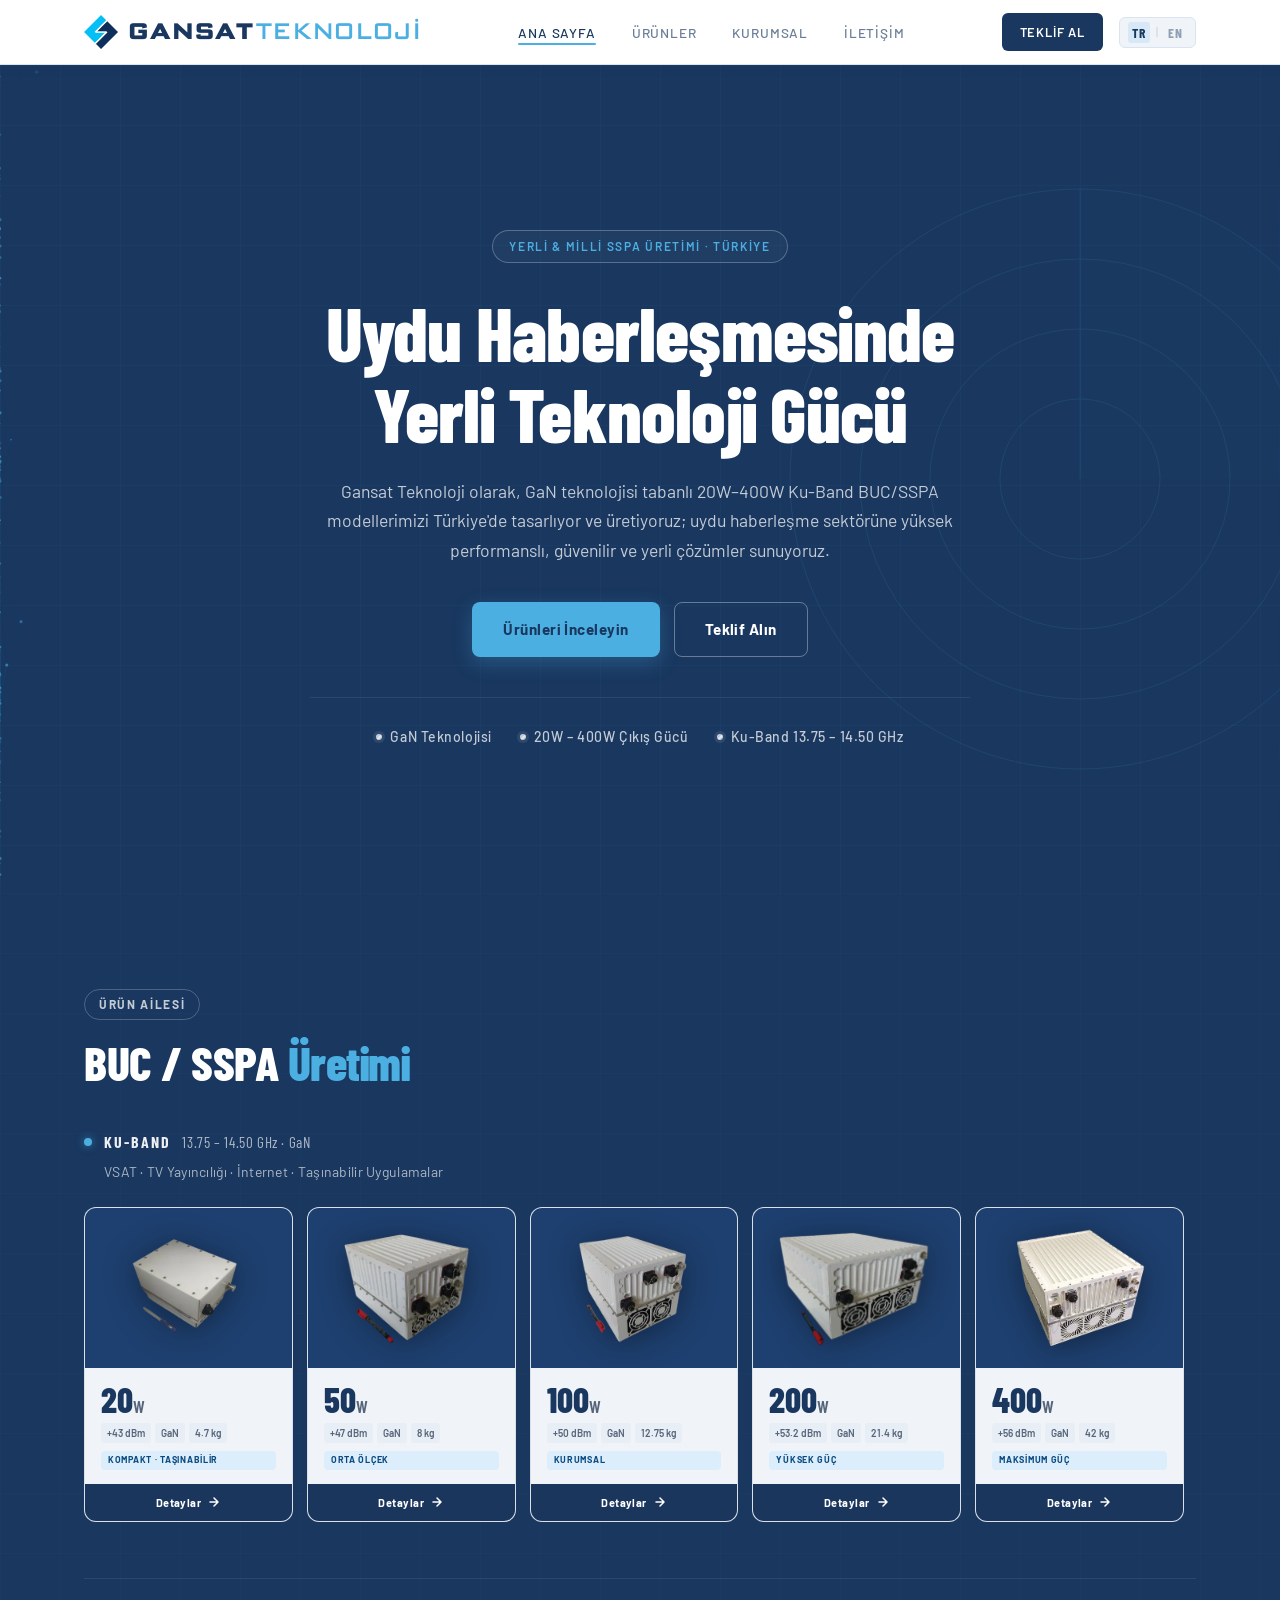
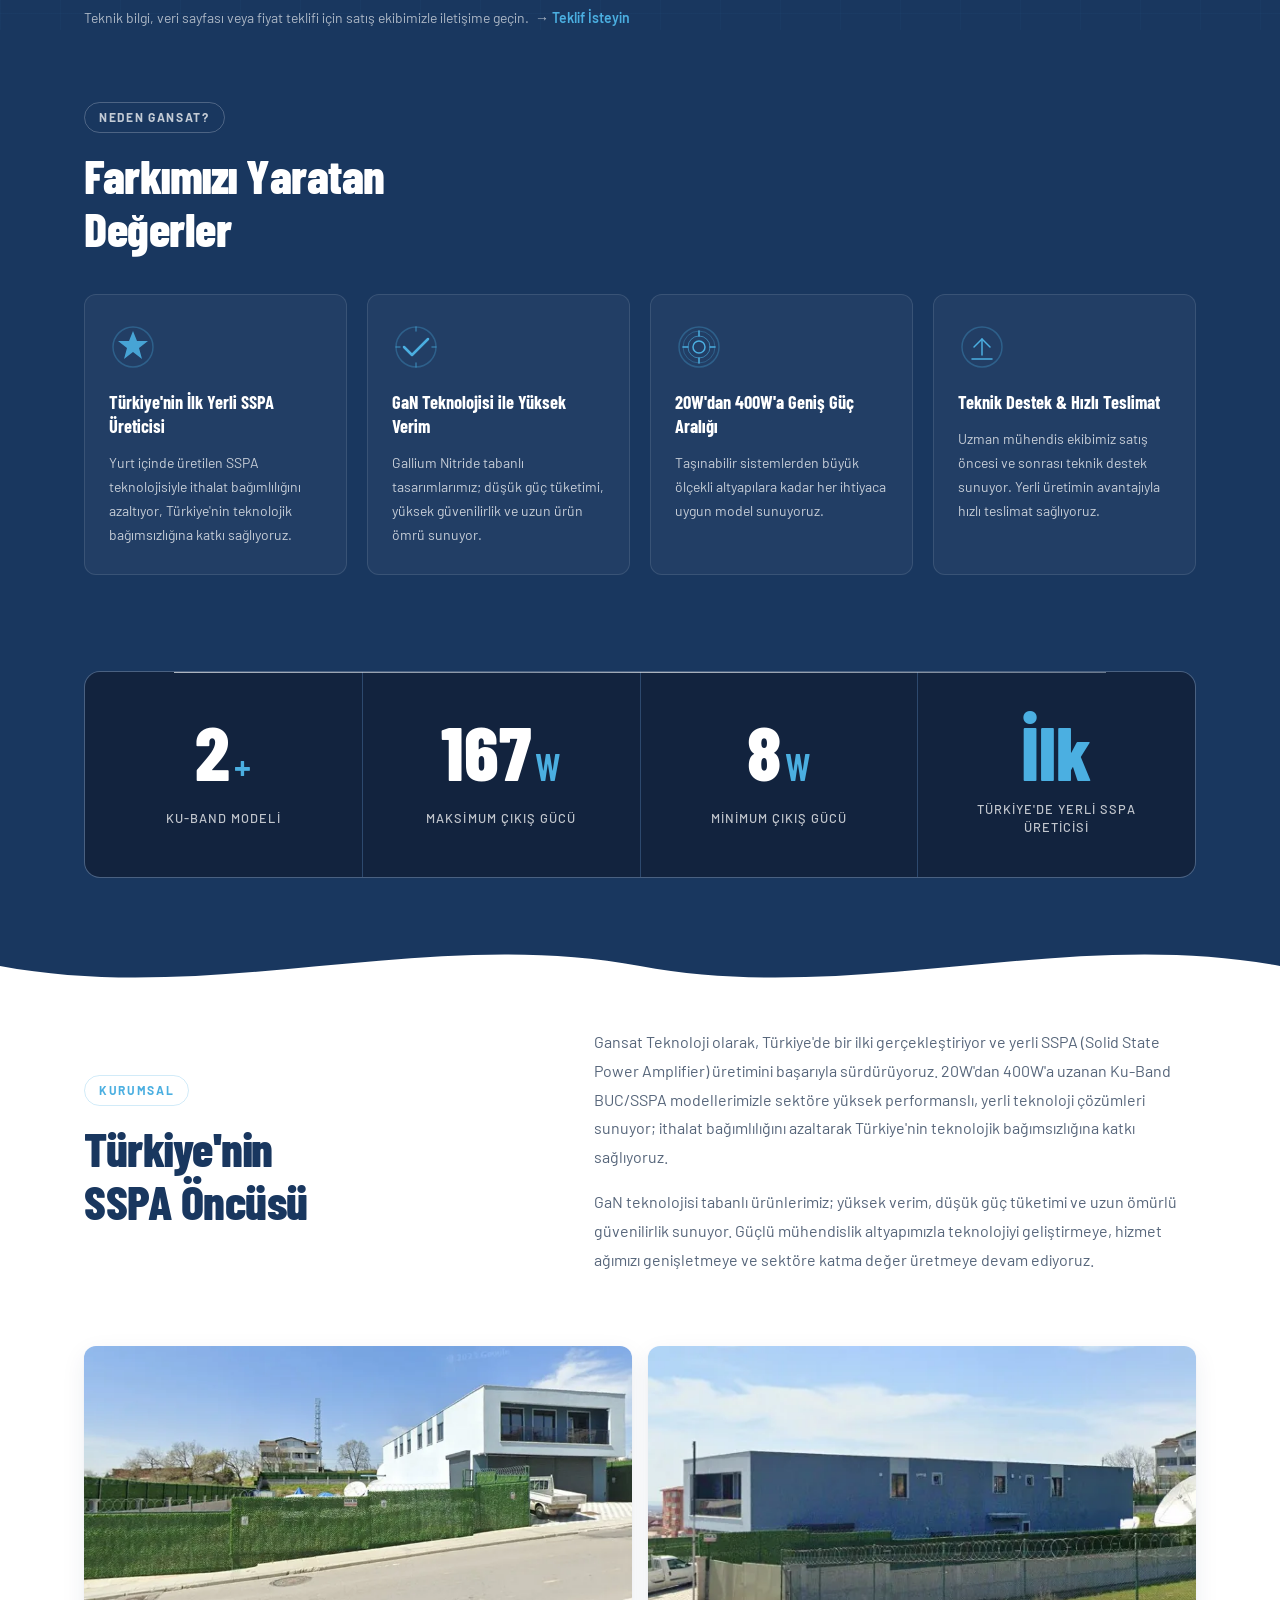
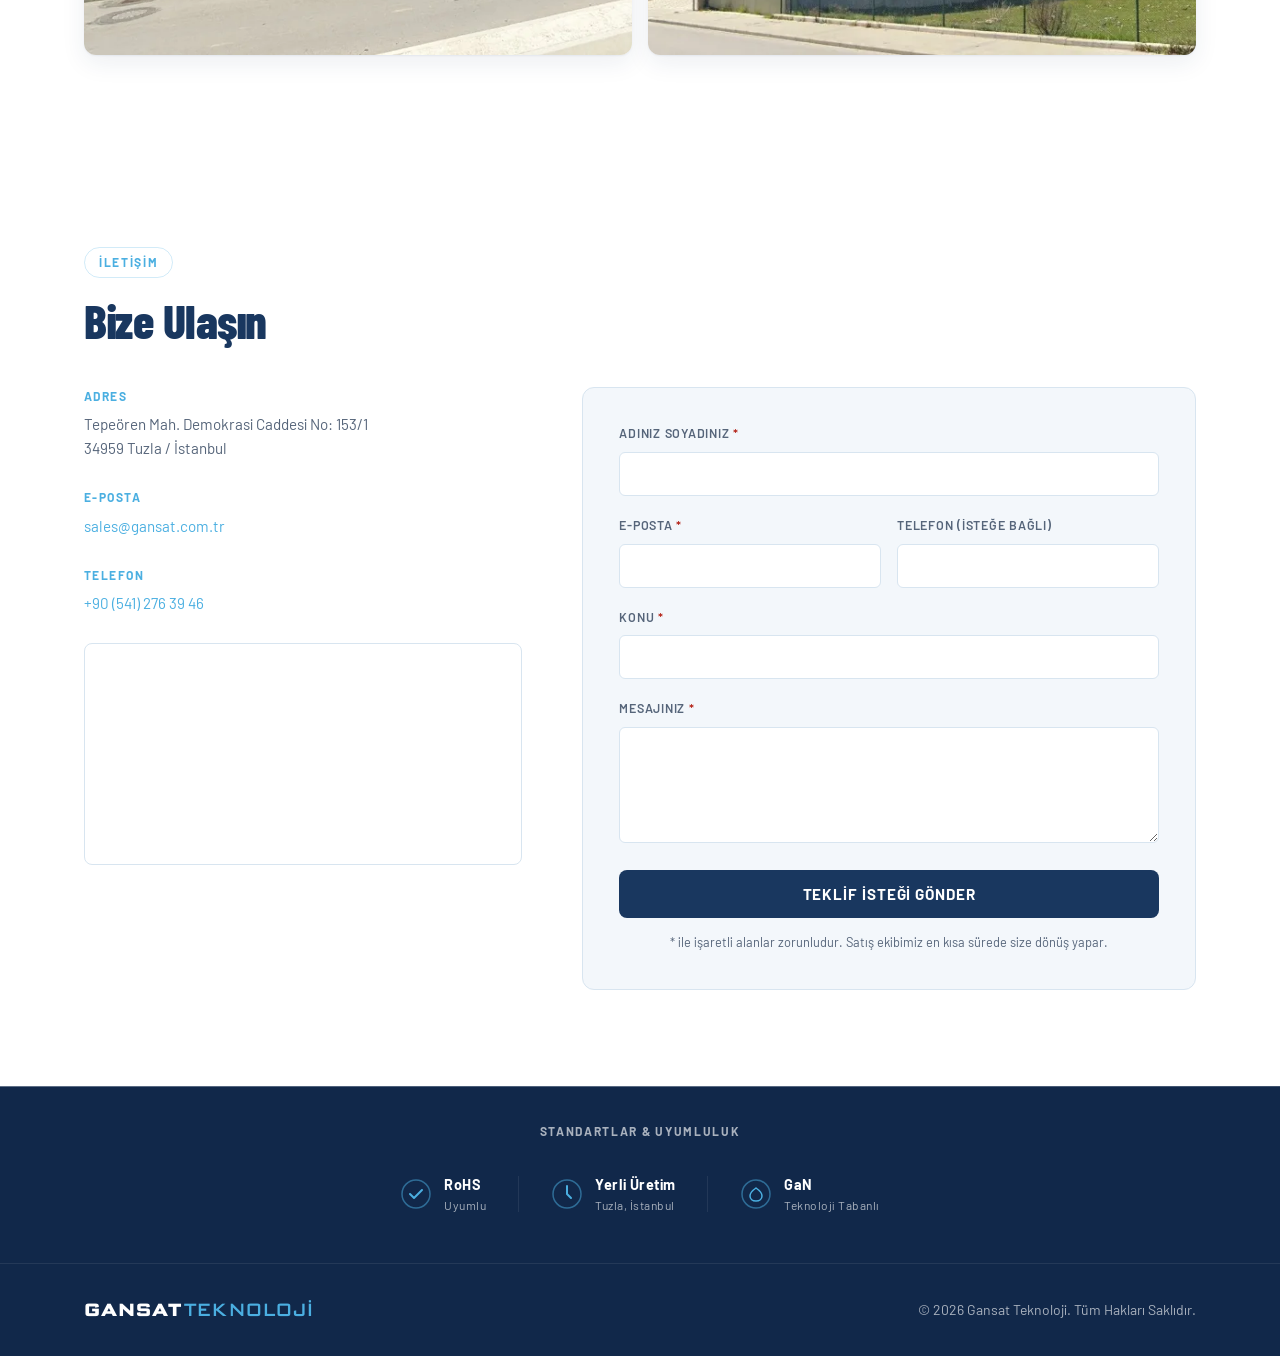
==== commit 57d22bf2: "Restore features lost in the colour/grid update, keeping the new design The 'FONT AND PRODUCTS PAGE " ====
--- a/index.html
+++ b/index.html
@@ -3,83 +3,91 @@
 <head>
     <meta charset="UTF-8">
     <meta name="viewport" content="width=device-width, initial-scale=1.0">
-    <title>Gansat Teknoloji | BUC / SSPA Üreticisi</title>
-    <!-- SEO Meta Etiketleri -->
-    <meta name="description" content="Gansat Teknoloji — Türkiye'nin ilk yerli SSPA ve BUC üreticisi. GaN teknolojisi tabanlı Ku-Band 20W, 50W, 100W, 200W, 400W BUC/SSPA modelleri. Tuzla, İstanbul.">
-    <meta name="keywords" content="SSPA üretici, BUC üretici, Ku-Band BUC, GaN SSPA, yerli SSPA, uydu haberleşme, satellite uplink, Block Up Converter, Türkiye SSPA, Gansat Teknoloji">
+    <title>Gansat Teknoloji | Yerli GaN Ku-Band BUC / SSPA Üreticisi</title>
+    <meta name="description" content="Gansat Teknoloji — Türkiye'nin ilk yerli SSPA ve BUC üreticisi. 20W–400W GaN tabanlı Ku-Band BUC/SSPA modelleri. Tuzla, İstanbul.">
+    <meta name="keywords" content="SSPA üreticisi, BUC üreticisi, Ku-Band BUC, GaN SSPA, yerli SSPA, Block Up Converter, uydu haberleşme, satellite uplink, VSAT BUC, Gansat Teknoloji">
     <meta name="author" content="Gansat Teknoloji">
-    <meta name="robots" content="index, follow">
-    <link rel="canonical" href="https://www.gansat.com.tr">
-
-    <!-- Open Graph (WhatsApp, LinkedIn, sosyal medya önizlemesi) -->
-    <meta property="og:title" content="Gansat Teknoloji | Yerli BUC / SSPA Üreticisi">
-    <meta property="og:description" content="Türkiye'nin ilk yerli SSPA üreticisi. GaN teknolojisi tabanlı Ku-Band BUC/SSPA modelleri — 20W'dan 400W'a.">
+    <meta name="robots" content="index, follow, max-image-preview:large">
+    <meta name="theme-color" content="#19375F">
+    <link rel="canonical" href="https://www.gansat.com.tr/">
+
+    <!-- Open Graph (LinkedIn, WhatsApp, Facebook) -->
     <meta property="og:type" content="website">
-    <meta property="og:url" content="https://www.gansat.com.tr">
+    <meta property="og:site_name" content="Gansat Teknoloji">
+    <meta property="og:title" content="Gansat Teknoloji | Yerli GaN Ku-Band BUC / SSPA Üreticisi">
+    <meta property="og:description" content="Gansat Teknoloji — Türkiye'nin ilk yerli SSPA ve BUC üreticisi. 20W–400W GaN tabanlı Ku-Band BUC/SSPA modelleri. Tuzla, İstanbul.">
+    <meta property="og:url" content="https://www.gansat.com.tr/">
+    <meta property="og:image" content="https://www.gansat.com.tr/og-gansat.jpg">
+    <meta property="og:image:type" content="image/jpeg">
+    <meta property="og:image:width" content="1200">
+    <meta property="og:image:height" content="630">
+    <meta property="og:image:alt" content="Gansat Teknoloji — GaN Ku-Band BUC / SSPA çözümleri, 20W–400W">
     <meta property="og:locale" content="tr_TR">
     <meta property="og:locale:alternate" content="en_US">
-    <meta property="og:site_name" content="Gansat Teknoloji">
-
-    <!-- Twitter Card -->
-    <meta name="twitter:card" content="summary">
-    <meta name="twitter:title" content="Gansat Teknoloji | Yerli BUC / SSPA Üreticisi">
-    <meta name="twitter:description" content="Türkiye'nin ilk yerli SSPA üreticisi. GaN teknolojisi tabanlı Ku-Band BUC/SSPA modelleri.">
-
-    <!-- Yapısal Veri (Google Şirket Bilgisi) -->
+
+    <!-- Twitter / X Card -->
+    <meta name="twitter:card" content="summary_large_image">
+    <meta name="twitter:title" content="Gansat Teknoloji | Yerli GaN Ku-Band BUC / SSPA Üreticisi">
+    <meta name="twitter:description" content="Gansat Teknoloji — Türkiye'nin ilk yerli SSPA ve BUC üreticisi. 20W–400W GaN tabanlı Ku-Band BUC/SSPA modelleri. Tuzla, İstanbul.">
+    <meta name="twitter:image" content="https://www.gansat.com.tr/og-gansat.jpg">
+    <meta name="twitter:image:alt" content="Gansat Teknoloji — GaN Ku-Band BUC / SSPA çözümleri, 20W–400W">
+
+<!-- Yapısal Veri (Google Şirket Bilgisi) -->
     <script type="application/ld+json">
-    {
-        "@context": "https://schema.org",
-        "@type": "Organization",
-        "name": "Gansat Teknoloji",
-        "url": "https://gansat.com.tr",
-        "logo": "https://gansat.com.tr/logo.svg",
-        "description": "Türkiye'nin ilk yerli SSPA ve BUC üreticisi. GaN teknolojisi tabanlı Ku-Band BUC/SSPA modelleri.",
-        "address": {
+        {
+          "@context": "https://schema.org",
+          "@type": "Organization",
+          "name": "Gansat Teknoloji",
+          "url": "https://www.gansat.com.tr/",
+          "logo": "https://www.gansat.com.tr/logo.png",
+          "description": "Türkiye'nin ilk yerli SSPA ve BUC üreticisi. GaN teknolojisi tabanlı Ku-Band BUC/SSPA modelleri.",
+          "address": {
             "@type": "PostalAddress",
             "streetAddress": "Tepeören Mah. Demokrasi Caddesi No: 153/1",
             "addressLocality": "Tuzla",
             "addressRegion": "İstanbul",
             "postalCode": "34959",
             "addressCountry": "TR"
-        },
-        "contactPoint": {
+          },
+          "contactPoint": {
             "@type": "ContactPoint",
             "telephone": "+90-541-276-39-46",
             "email": "sales@gansat.com.tr",
             "contactType": "sales"
-        },
-        "sameAs": []
-    }
+          },
+          "sameAs": [],
+          "image": "https://www.gansat.com.tr/og-gansat.jpg"
+        }
     </script>
 
+    <link rel="preconnect" href="https://fonts.googleapis.com">
+    <link rel="preconnect" href="https://fonts.gstatic.com" crossorigin>
     <link href="https://fonts.googleapis.com/css2?family=Barlow+Condensed:wght@400;600;700;800&family=Barlow:wght@300;400;500;600&display=swap" rel="stylesheet">
     <link rel="stylesheet" href="style.css">
-    <link rel="icon" type="image/svg+xml" href="data:image/svg+xml,<svg xmlns='http://www.w3.org/2000/svg' viewBox='0 0 40 40'><circle cx='20' cy='20' r='19' fill='none' stroke='%234BAFE1' stroke-width='2'/><line x1='9' y1='27' x2='31' y2='27' stroke='%2319375F' stroke-width='2.5' stroke-linecap='round'/><circle cx='20' cy='27' r='3' fill='%2319375F'/><path d='M 14,21 A 8,8 0 0,1 26,21' fill='none' stroke='%2319375F' stroke-width='2.5' stroke-linecap='round'/><path d='M 9,14 A 15,15 0 0,1 31,14' fill='none' stroke='%234BAFE1' stroke-width='2' stroke-linecap='round' opacity='0.8'/><path d='M 5,7 A 21,21 0 0,1 35,7' fill='none' stroke='%234BAFE1' stroke-width='1.5' stroke-linecap='round' opacity='0.5'/></svg>">
+    <link rel="icon" type="image/png" sizes="32x32" href="favicon-32.png">
+    <link rel="apple-touch-icon" href="apple-touch-icon.png">
 </head>
 <body>
 
     <header>
         <nav class="container">
             <div class="logo">
-                <svg width="28" height="28" viewBox="0 0 40 40" fill="none" xmlns="http://www.w3.org/2000/svg" style="margin-right:8px; vertical-align:middle; flex-shrink:0;">
-                    <circle cx="20" cy="20" r="19" stroke="#4BAFE1" stroke-width="2"/>
-                    <line x1="9" y1="27" x2="31" y2="27" stroke="#19375F" stroke-width="2.5" stroke-linecap="round"/>
-                    <circle cx="20" cy="27" r="3" fill="#19375F"/>
-                    <path d="M 14,21 A 8,8 0 0,1 26,21" fill="none" stroke="#19375F" stroke-width="2.5" stroke-linecap="round"/>
-                    <path d="M 9,14 A 15,15 0 0,1 31,14" fill="none" stroke="#4BAFE1" stroke-width="2" stroke-linecap="round" opacity="0.8"/>
-                    <path d="M 5,7 A 21,21 0 0,1 35,7" fill="none" stroke="#4BAFE1" stroke-width="1.5" stroke-linecap="round" opacity="0.5"/>
-                </svg>GANSAT<span>TEKNOLOJİ</span>
-            </div>
-            <ul class="nav-links">
+                <img src="logo.webp" alt="GANSAT Teknoloji logosu" class="logo-mark" width="34" height="34">GANSAT<span>TEKNOLOJİ</span>
+            </div>
+            <ul class="nav-links" id="navLinks">
                 <li><a href="#" data-tr="Ana Sayfa" data-en="Home">Ana Sayfa</a></li>
                 <li><a href="#cozumler" data-tr="Ürünler" data-en="Products">Ürünler</a></li>
                 <li><a href="#kurumsal" data-tr="Kurumsal" data-en="About">Kurumsal</a></li>
                 <li><a href="#iletisim" data-tr="İletişim" data-en="Contact">İletişim</a></li>
             </ul>
-            <div class="lang-toggle">
-                <button class="lang-btn active" id="btn-tr" onclick="setLang('tr')">TR</button>
-                <span class="lang-divider">|</span>
-                <button class="lang-btn" id="btn-en" onclick="setLang('en')">EN</button>
+            <div class="nav-right">
+                <a href="#iletisim" class="nav-cta" data-tr="Teklif Al" data-en="Get a Quote">Teklif Al</a>
+                <div class="lang-toggle">
+                    <button class="lang-btn active" id="btn-tr" onclick="setLang('tr')">TR</button>
+                    <span class="lang-divider" aria-hidden="true">|</span>
+                    <button class="lang-btn" id="btn-en" onclick="setLang('en')">EN</button>
+                </div>
+                <button class="nav-toggle" type="button" aria-label="Menü" aria-expanded="false" aria-controls="navLinks" onclick="toggleNav(this)"><span></span><span></span><span></span></button>
             </div>
         </nav>
     </header>
@@ -103,10 +111,18 @@
 
 
         <div class="hero-content">
-            <div class="hero-tag" data-tr="Yerli & Milli SSPA Üretimi · Türkiye" data-en="Domestic SSPA Manufacturing · Turkey">Yerli &amp; Milli SSPA Üretimi · Türkiye</div>
-            <h1 data-tr="Uydu Haberleşmesinde<br>Yerli Teknoloji Gücü" data-en="Domestic Technology Power<br>in Satellite Communications">Uydu Haberleşmesinde<br>Yerli Teknoloji Gücü</h1>
-            <p data-tr="Türkiye'de yerli SSPA üretimini gerçekleştiren Gansat Teknoloji, GaN teknolojisi tabanlı Ku-Band BUC/SSPA modellerimizle uydu haberleşme sektörüne yüksek performanslı ve güvenilir çözümler sunuyoruz." data-en="Gansat Technology — Turkey's domestic SSPA manufacturer. We deliver high-performance, reliable Ku-Band BUC/SSPA solutions to the satellite communications sector, powered by GaN technology.">Türkiye'de yerli SSPA üretimini gerçekleştiren Gansat Teknoloji, GaN teknolojisi tabanlı Ku-Band BUC/SSPA modellerimizle uydu haberleşme sektörüne yüksek performanslı ve güvenilir çözümler sunuyoruz.</p>
-            <a href="#cozumler" class="btn-primary" data-tr="Ürünleri İnceleyin" data-en="Explore Products">Ürünleri İnceleyin</a>
+            <div class="hero-tag" data-tr="Yerli & Milli SSPA Üretimi · Türkiye" data-en="Domestic SSPA Manufacturing · Türkiye">Yerli &amp; Milli SSPA Üretimi · Türkiye</div>
+            <h1 data-tr="Uydu Haberleşmesinde<br>Yerli Teknoloji Gücü" data-en="Turkish-Engineered Power<br>for Satellite Communications">Uydu Haberleşmesinde<br>Yerli Teknoloji Gücü</h1>
+            <p data-tr="Gansat Teknoloji olarak, GaN teknolojisi tabanlı 20W–400W Ku-Band BUC/SSPA modellerimizi Türkiye'de tasarlıyor ve üretiyoruz; uydu haberleşme sektörüne yüksek performanslı, güvenilir ve yerli çözümler sunuyoruz." data-en="Gansat Technology designs and manufactures GaN-based 20W–400W Ku-Band BUC/SSPA systems in Türkiye, delivering high-performance, reliable satellite uplink solutions to the communications industry.">Gansat Teknoloji olarak, GaN teknolojisi tabanlı 20W–400W Ku-Band BUC/SSPA modellerimizi Türkiye'de tasarlıyor ve üretiyoruz; uydu haberleşme sektörüne yüksek performanslı, güvenilir ve yerli çözümler sunuyoruz.</p>
+            <div class="hero-actions">
+                <a href="#cozumler" class="btn-primary" data-tr="Ürünleri İnceleyin" data-en="Explore Products">Ürünleri İnceleyin</a>
+                <a href="#iletisim" class="btn-secondary" data-tr="Teklif Alın" data-en="Request a Quote">Teklif Alın</a>
+            </div>
+            <ul class="hero-points">
+                <li data-tr="GaN Teknolojisi" data-en="GaN Technology">GaN Teknolojisi</li>
+                <li data-tr="20W – 400W Çıkış Gücü" data-en="20W – 400W Output Power">20W – 400W Çıkış Gücü</li>
+                <li>Ku-Band 13.75 – 14.50 GHz</li>
+            </ul>
         </div>
 
     </section>
@@ -130,9 +146,9 @@
 
                 <div class="products-grid">
 
-                    <div class="product-card" onclick="openModal('modal20w')">
+                    <div class="product-card" role="button" tabindex="0" aria-label="20W SSPA – detaylar" onclick="openModal('modal20w')">
                         <div class="card-img-wrap">
-                            <img src="20w-thumb.png" alt="20W SSPA">
+                            <img src="20w-thumb.webp" alt="GANSAT-20WKU 20W Ku-Band GaN SSPA / BUC" width="329" height="300" loading="lazy" decoding="async">
                         </div>
                         <div class="card-inner">
                             <div class="card-watt">20<span>W</span></div>
@@ -150,9 +166,9 @@
                         <div class="card-glow ku"></div>
                     </div>
 
-                    <div class="product-card" onclick="openModal('modal50w')">
+                    <div class="product-card" role="button" tabindex="0" aria-label="50W SSPA – detaylar" onclick="openModal('modal50w')">
                         <div class="card-img-wrap">
-                            <img src="50w-thumb.png" alt="50W SSPA">
+                            <img src="50w-thumb.webp" alt="GANSAT-50WKU 50W Ku-Band GaN SSPA / BUC" width="331" height="268" loading="lazy" decoding="async">
                         </div>
                         <div class="card-inner">
 
@@ -171,9 +187,9 @@
                         <div class="card-glow ku"></div>
                     </div>
 
-                    <div class="product-card" onclick="openModal('modal100w')">
+                    <div class="product-card" role="button" tabindex="0" aria-label="100W SSPA – detaylar" onclick="openModal('modal100w')">
                         <div class="card-img-wrap">
-                            <img src="100w-thumb.png" alt="100W SSPA">
+                            <img src="100w-thumb.webp" alt="GANSAT-100WKU 100W Ku-Band GaN SSPA / BUC" width="299" height="300" loading="lazy" decoding="async">
                         </div>
                         <div class="card-inner">
 
@@ -192,9 +208,9 @@
                         <div class="card-glow ku"></div>
                     </div>
 
-                    <div class="product-card" onclick="openModal('modal200w')">
+                    <div class="product-card" role="button" tabindex="0" aria-label="200W SSPA – detaylar" onclick="openModal('modal200w')">
                         <div class="card-img-wrap">
-                            <img src="200w-thumb.png" alt="200W SSPA">
+                            <img src="200w-thumb.webp" alt="GANSAT-200WKU 200W Ku-Band GaN SSPA / BUC" width="331" height="244" loading="lazy" decoding="async">
                         </div>
                         <div class="card-inner">
 
@@ -213,9 +229,9 @@
                         <div class="card-glow ku"></div>
                     </div>
 
-                    <div class="product-card" onclick="openModal('modal400w')">
+                    <div class="product-card" role="button" tabindex="0" aria-label="400W SSPA – detaylar" onclick="openModal('modal400w')">
                         <div class="card-img-wrap">
-                            <img src="400w-thumb.png" alt="400W SSPA">
+                            <img src="400w-thumb.webp" alt="GANSAT-400WKU 400W Ku-Band GaN SSPA / BUC" width="353" height="300" loading="lazy" decoding="async">
                         </div>
                         <div class="card-inner">
 
@@ -238,8 +254,8 @@
             </div>
 
             <p class="solutions-footnote">
-                <span data-tr="Teknik detay ve fiyat teklifi için bizimle iletişime geçin." data-en="Contact us for technical specifications and pricing.">Teknik detay ve fiyat teklifi için bizimle iletişime geçin.</span>
-                &nbsp;→&nbsp;<a href="#iletisim" data-tr="Bize Ulaşın" data-en="Get in Touch">Bize Ulaşın</a>
+                <span data-tr="Teknik bilgi, veri sayfası veya fiyat teklifi için satış ekibimizle iletişime geçin." data-en="Contact our sales team for technical details, datasheets or pricing.">Teknik bilgi, veri sayfası veya fiyat teklifi için satış ekibimizle iletişime geçin.</span>
+                &nbsp;→&nbsp;<a href="#iletisim" data-tr="Teklif İsteyin" data-en="Request a Quote">Teklif İsteyin</a>
             </p>
         </div>
     </section>
@@ -255,19 +271,19 @@
                 <div class="why-card">
                     <div class="why-icon">
                         <svg viewBox="0 0 48 48" fill="none" xmlns="http://www.w3.org/2000/svg">
-                            <circle cx="24" cy="24" r="20" stroke="#00a8ff" stroke-width="1.5" opacity="0.3"/>
-                            <path d="M24 8 L28 18 L39 18 L30 25 L33 36 L24 29 L15 36 L18 25 L9 18 L20 18 Z" fill="#00a8ff" opacity="0.9"/>
+                            <circle cx="24" cy="24" r="20" stroke="#4BAFE1" stroke-width="1.5" opacity="0.3"/>
+                            <path d="M24 8 L28 18 L39 18 L30 25 L33 36 L24 29 L15 36 L18 25 L9 18 L20 18 Z" fill="#4BAFE1" opacity="0.9"/>
                         </svg>
                     </div>
-                    <h3 data-tr="Türkiye'nin İlk Yerli SSPA Üreticisi" data-en="Turkey's First Domestic SSPA Manufacturer">Türkiye'nin İlk Yerli SSPA Üreticisi</h3>
-                    <p data-tr="Yurt içinde üretilen SSPA teknolojisiyle ithalat bağımlılığını azaltıyor, Türkiye'nin teknolojik bağımsızlığına katkı sağlıyoruz." data-en="With domestically manufactured SSPA technology, we reduce import dependency and contribute to Turkey's technological independence.">Yurt içinde üretilen SSPA teknolojisiyle ithalat bağımlılığını azaltıyor, Türkiye'nin teknolojik bağımsızlığına katkı sağlıyoruz.</p>
+                    <h3 data-tr="Türkiye'nin İlk Yerli SSPA Üreticisi" data-en="Türkiye's First Domestic SSPA Manufacturer">Türkiye'nin İlk Yerli SSPA Üreticisi</h3>
+                    <p data-tr="Yurt içinde üretilen SSPA teknolojisiyle ithalat bağımlılığını azaltıyor, Türkiye'nin teknolojik bağımsızlığına katkı sağlıyoruz." data-en="With domestically manufactured SSPA technology, we reduce import dependency and contribute to Türkiye's technological independence.">Yurt içinde üretilen SSPA teknolojisiyle ithalat bağımlılığını azaltıyor, Türkiye'nin teknolojik bağımsızlığına katkı sağlıyoruz.</p>
                 </div>
                 <div class="why-card">
                     <div class="why-icon">
                         <svg viewBox="0 0 48 48" fill="none" xmlns="http://www.w3.org/2000/svg">
-                            <circle cx="24" cy="24" r="20" stroke="#00a8ff" stroke-width="1.5" opacity="0.3"/>
-                            <path d="M12 24 L20 32 L36 16" stroke="#00a8ff" stroke-width="2.5" stroke-linecap="round" stroke-linejoin="round"/>
-                            <path d="M24 8 L24 4M24 44 L24 40M8 24 L4 24M44 24 L40 24" stroke="#00a8ff" stroke-width="1.5" stroke-linecap="round" opacity="0.5"/>
+                            <circle cx="24" cy="24" r="20" stroke="#4BAFE1" stroke-width="1.5" opacity="0.3"/>
+                            <path d="M12 24 L20 32 L36 16" stroke="#4BAFE1" stroke-width="2.5" stroke-linecap="round" stroke-linejoin="round"/>
+                            <path d="M24 8 L24 4M24 44 L24 40M8 24 L4 24M44 24 L40 24" stroke="#4BAFE1" stroke-width="1.5" stroke-linecap="round" opacity="0.5"/>
                         </svg>
                     </div>
                     <h3 data-tr="GaN Teknolojisi ile Yüksek Verim" data-en="High Efficiency with GaN Technology">GaN Teknolojisi ile Yüksek Verim</h3>
@@ -276,14 +292,14 @@
                 <div class="why-card">
                     <div class="why-icon">
                         <svg viewBox="0 0 48 48" fill="none" xmlns="http://www.w3.org/2000/svg">
-                            <circle cx="24" cy="24" r="20" stroke="#00a8ff" stroke-width="1.5" opacity="0.3"/>
-                            <circle cx="24" cy="24" r="6" stroke="#00a8ff" stroke-width="1.5"/>
-                            <circle cx="24" cy="24" r="11" stroke="#00a8ff" stroke-width="1" opacity="0.6"/>
-                            <circle cx="24" cy="24" r="16" stroke="#00a8ff" stroke-width="1" opacity="0.3"/>
-                            <line x1="24" y1="8" x2="24" y2="13" stroke="#00a8ff" stroke-width="1.5" stroke-linecap="round"/>
-                            <line x1="24" y1="35" x2="24" y2="40" stroke="#00a8ff" stroke-width="1.5" stroke-linecap="round"/>
-                            <line x1="8" y1="24" x2="13" y2="24" stroke="#00a8ff" stroke-width="1.5" stroke-linecap="round"/>
-                            <line x1="35" y1="24" x2="40" y2="24" stroke="#00a8ff" stroke-width="1.5" stroke-linecap="round"/>
+                            <circle cx="24" cy="24" r="20" stroke="#4BAFE1" stroke-width="1.5" opacity="0.3"/>
+                            <circle cx="24" cy="24" r="6" stroke="#4BAFE1" stroke-width="1.5"/>
+                            <circle cx="24" cy="24" r="11" stroke="#4BAFE1" stroke-width="1" opacity="0.6"/>
+                            <circle cx="24" cy="24" r="16" stroke="#4BAFE1" stroke-width="1" opacity="0.3"/>
+                            <line x1="24" y1="8" x2="24" y2="13" stroke="#4BAFE1" stroke-width="1.5" stroke-linecap="round"/>
+                            <line x1="24" y1="35" x2="24" y2="40" stroke="#4BAFE1" stroke-width="1.5" stroke-linecap="round"/>
+                            <line x1="8" y1="24" x2="13" y2="24" stroke="#4BAFE1" stroke-width="1.5" stroke-linecap="round"/>
+                            <line x1="35" y1="24" x2="40" y2="24" stroke="#4BAFE1" stroke-width="1.5" stroke-linecap="round"/>
                         </svg>
                     </div>
                     <h3 data-tr="20W'dan 400W'a Geniş Güç Aralığı" data-en="Wide Power Range from 20W to 400W">20W'dan 400W'a Geniş Güç Aralığı</h3>
@@ -292,14 +308,14 @@
                 <div class="why-card">
                     <div class="why-icon">
                         <svg viewBox="0 0 48 48" fill="none" xmlns="http://www.w3.org/2000/svg">
-                            <circle cx="24" cy="24" r="20" stroke="#00a8ff" stroke-width="1.5" opacity="0.3"/>
-                            <path d="M16 24 L24 16 L32 24" stroke="#00a8ff" stroke-width="1.5" stroke-linecap="round" stroke-linejoin="round"/>
-                            <path d="M24 16 L24 32" stroke="#00a8ff" stroke-width="1.5" stroke-linecap="round"/>
-                            <path d="M14 36 L34 36" stroke="#00a8ff" stroke-width="1.5" stroke-linecap="round"/>
+                            <circle cx="24" cy="24" r="20" stroke="#4BAFE1" stroke-width="1.5" opacity="0.3"/>
+                            <path d="M16 24 L24 16 L32 24" stroke="#4BAFE1" stroke-width="1.5" stroke-linecap="round" stroke-linejoin="round"/>
+                            <path d="M24 16 L24 32" stroke="#4BAFE1" stroke-width="1.5" stroke-linecap="round"/>
+                            <path d="M14 36 L34 36" stroke="#4BAFE1" stroke-width="1.5" stroke-linecap="round"/>
                         </svg>
                     </div>
                     <h3 data-tr="Teknik Destek & Hızlı Teslimat" data-en="Technical Support & Fast Delivery">Teknik Destek & Hızlı Teslimat</h3>
-                    <p data-tr="Uzman mühendis ekibimiz satış öncesi ve sonrası teknik destek sunuyor. Yerli üretimin avantajıyla hızlı teslimat sağlıyoruz." data-en="Our expert engineering team provides pre and post-sales technical support. We ensure fast delivery with the advantage of local manufacturing.">Uzman mühendis ekibimiz satış öncesi ve sonrası teknik destek sunuyor. Yerli üretimin avantajıyla hızlı teslimat sağlıyoruz.</p>
+                    <p data-tr="Uzman mühendis ekibimiz satış öncesi ve sonrası teknik destek sunuyor. Yerli üretimin avantajıyla hızlı teslimat sağlıyoruz." data-en="Our expert engineering team provides pre- and post-sales technical support. We ensure fast delivery with the advantage of local manufacturing.">Uzman mühendis ekibimiz satış öncesi ve sonrası teknik destek sunuyor. Yerli üretimin avantajıyla hızlı teslimat sağlıyoruz.</p>
                 </div>
             </div>
         </div>
@@ -334,7 +350,7 @@
                     <div class="stat-card-num stat-card-text">
                         <span data-tr="İlk" data-en="1st">İlk</span>
                     </div>
-                    <div class="stat-card-label" data-tr="Türkiye'de Yerli SSPA Üreticisi" data-en="Domestic SSPA Manufacturer in Turkey">Türkiye'de Yerli SSPA Üreticisi</div>
+                    <div class="stat-card-label" data-tr="Türkiye'de Yerli SSPA Üreticisi" data-en="Domestic SSPA Manufacturer in Türkiye">Türkiye'de Yerli SSPA Üreticisi</div>
                 </div>
             </div>
         </div>
@@ -352,10 +368,10 @@
         <div class="container about-grid">
             <div class="about-left">
                 <div class="section-tag" data-tr="Kurumsal" data-en="About Us">Kurumsal</div>
-                <h2 data-tr="Türkiye'nin<br>SSPA Öncüsü" data-en="Turkey's Pioneer<br>in SSPA Manufacturing">Türkiye'nin<br>SSPA Öncüsü</h2>
+                <h2 data-tr="Türkiye'nin<br>SSPA Öncüsü" data-en="Türkiye's Pioneer<br>in SSPA Manufacturing">Türkiye'nin<br>SSPA Öncüsü</h2>
             </div>
             <div class="about-right">
-                <p data-tr="Gansat Teknoloji olarak, Türkiye'de bir ilki gerçekleştiriyor ve yerli SSPA (Solid State Power Amplifier) üretimini başarıyla sürdürüyoruz. 20W'dan 400W'a uzanan Ku-Band BUC/SSPA modellerimizle sektöre yüksek performanslı, yerli teknoloji çözümleri sunuyor; ithalat bağımlılığını azaltarak Türkiye'nin teknolojik bağımsızlığına katkı sağlıyoruz." data-en="At Gansat Technology, we are pioneering the first domestic SSPA (Solid State Power Amplifier) manufacturing in Turkey. With our Ku-Band BUC/SSPA models ranging from 20W to 400W, we deliver high-performance, locally developed solutions to the sector — reducing import dependency and contributing to Turkey's technological independence.">Gansat Teknoloji olarak, Türkiye'de bir ilki gerçekleştiriyor ve yerli SSPA (Solid State Power Amplifier) üretimini başarıyla sürdürüyoruz. 20W'dan 400W'a uzanan Ku-Band BUC/SSPA modellerimizle sektöre yüksek performanslı, yerli teknoloji çözümleri sunuyor; ithalat bağımlılığını azaltarak Türkiye'nin teknolojik bağımsızlığına katkı sağlıyoruz.</p>
+                <p data-tr="Gansat Teknoloji olarak, Türkiye'de bir ilki gerçekleştiriyor ve yerli SSPA (Solid State Power Amplifier) üretimini başarıyla sürdürüyoruz. 20W'dan 400W'a uzanan Ku-Band BUC/SSPA modellerimizle sektöre yüksek performanslı, yerli teknoloji çözümleri sunuyor; ithalat bağımlılığını azaltarak Türkiye'nin teknolojik bağımsızlığına katkı sağlıyoruz." data-en="At Gansat Technology, we are pioneering the first domestic SSPA (Solid State Power Amplifier) manufacturing in Türkiye. With our Ku-Band BUC/SSPA models ranging from 20W to 400W, we deliver high-performance, locally developed solutions to the sector — reducing import dependency and contributing to Türkiye's technological independence.">Gansat Teknoloji olarak, Türkiye'de bir ilki gerçekleştiriyor ve yerli SSPA (Solid State Power Amplifier) üretimini başarıyla sürdürüyoruz. 20W'dan 400W'a uzanan Ku-Band BUC/SSPA modellerimizle sektöre yüksek performanslı, yerli teknoloji çözümleri sunuyor; ithalat bağımlılığını azaltarak Türkiye'nin teknolojik bağımsızlığına katkı sağlıyoruz.</p>
                 <p style="margin-top: 16px;" data-tr="GaN teknolojisi tabanlı ürünlerimiz; yüksek verim, düşük güç tüketimi ve uzun ömürlü güvenilirlik sunuyor. Güçlü mühendislik altyapımızla teknolojiyi geliştirmeye, hizmet ağımızı genişletmeye ve sektöre katma değer üretmeye devam ediyoruz." data-en="Our GaN-based products deliver high efficiency, low power consumption and long-term reliability. With a strong engineering foundation, we continue to advance our technology, expand our service network and create lasting value for the industry.">GaN teknolojisi tabanlı ürünlerimiz; yüksek verim, düşük güç tüketimi ve uzun ömürlü güvenilirlik sunuyor. Güçlü mühendislik altyapımızla teknolojiyi geliştirmeye, hizmet ağımızı genişletmeye ve sektöre katma değer üretmeye devam ediyoruz.</p>
             </div>
         </div>
@@ -366,10 +382,10 @@
         <div class="container">
             <div class="gallery-grid">
                 <div class="gallery-item">
-                    <img src="resim1.png" alt="Gansat Teknoloji">
+                    <img src="resim1.webp" alt="Gansat Teknoloji üretim tesisi – sokak görünümü" width="1200" height="476" loading="lazy" decoding="async">
                 </div>
                 <div class="gallery-item">
-                    <img src="resim2.png" alt="Gansat Teknoloji">
+                    <img src="resim2.webp" alt="Gansat Teknoloji tesisi ve uydu antenleri" width="1029" height="335" loading="lazy" decoding="async">
                 </div>
             </div>
         </div>
@@ -379,7 +395,7 @@
     <!-- 20W Modal -->
     <div id="modal20w" class="modal">
         <div class="modal-content">
-            <button class="modal-close" onclick="closeModal('modal20w')"><svg width="18" height="18" viewBox="0 0 18 18" fill="none"><path d="M2 2l14 14M16 2L2 16" stroke="currentColor" stroke-width="2" stroke-linecap="round"/></svg></button>
+            <button class="modal-close" aria-label="Kapat" onclick="closeModal('modal20w')"><svg width="18" height="18" viewBox="0 0 18 18" fill="none"><path d="M2 2l14 14M16 2L2 16" stroke="currentColor" stroke-width="2" stroke-linecap="round"/></svg></button>
             <div class="modal-band-tag ku">Ku-Band · GaN</div>
             <h3>20W SSPA</h3>
             <p class="modal-desc" data-tr="L-to-Ku Band Block Up Converter. GaN teknolojisi tabanlı, yüksek verimli solid-state tasarım. Taşınabilir ve mobil uygulamalar için idealdir." data-en="L-to-Ku Band Block Up Converter based on GaN technology. High-efficiency solid-state design. Ideal for portable and mobile applications.">L-to-Ku Band Block Up Converter. GaN teknolojisi tabanlı, yüksek verimli solid-state tasarım. Taşınabilir ve mobil uygulamalar için idealdir.</p>
@@ -418,7 +434,7 @@
     <!-- 50W Modal -->
     <div id="modal50w" class="modal">
         <div class="modal-content">
-            <button class="modal-close" onclick="closeModal('modal50w')"><svg width="18" height="18" viewBox="0 0 18 18" fill="none"><path d="M2 2l14 14M16 2L2 16" stroke="currentColor" stroke-width="2" stroke-linecap="round"/></svg></button>
+            <button class="modal-close" aria-label="Kapat" onclick="closeModal('modal50w')"><svg width="18" height="18" viewBox="0 0 18 18" fill="none"><path d="M2 2l14 14M16 2L2 16" stroke="currentColor" stroke-width="2" stroke-linecap="round"/></svg></button>
             <div class="modal-band-tag ku">Ku-Band · GaN</div>
             <h3>50W SSPA</h3>
             <p class="modal-desc" data-tr="L-to-Ku Band Block Up Converter. GaN teknolojisi tabanlı, uydu uplink uygulamalarında yüksek verim ve güvenilirlik sağlar." data-en="L-to-Ku Band Block Up Converter based on GaN technology. Delivers high efficiency and reliability for satellite uplink applications.">L-to-Ku Band Block Up Converter. GaN teknolojisi tabanlı, uydu uplink uygulamalarında yüksek verim ve güvenilirlik sağlar.</p>
@@ -457,7 +473,7 @@
     <!-- 100W Modal -->
     <div id="modal100w" class="modal">
         <div class="modal-content">
-            <button class="modal-close" onclick="closeModal('modal100w')"><svg width="18" height="18" viewBox="0 0 18 18" fill="none"><path d="M2 2l14 14M16 2L2 16" stroke="currentColor" stroke-width="2" stroke-linecap="round"/></svg></button>
+            <button class="modal-close" aria-label="Kapat" onclick="closeModal('modal100w')"><svg width="18" height="18" viewBox="0 0 18 18" fill="none"><path d="M2 2l14 14M16 2L2 16" stroke="currentColor" stroke-width="2" stroke-linecap="round"/></svg></button>
             <div class="modal-band-tag ku">Ku-Band · GaN</div>
             <h3>100W SSPA</h3>
             <p class="modal-desc" data-tr="L-to-Ku Band Block Up Converter. GaN teknolojisi tabanlı, kurumsal uydu uplink uygulamaları için yüksek performanslı çözüm." data-en="L-to-Ku Band Block Up Converter based on GaN technology. High-performance solution for enterprise satellite uplink applications.">L-to-Ku Band Block Up Converter. GaN teknolojisi tabanlı, kurumsal uydu uplink uygulamaları için yüksek performanslı çözüm.</p>
@@ -496,7 +512,7 @@
     <!-- 200W Modal -->
     <div id="modal200w" class="modal">
         <div class="modal-content">
-            <button class="modal-close" onclick="closeModal('modal200w')"><svg width="18" height="18" viewBox="0 0 18 18" fill="none"><path d="M2 2l14 14M16 2L2 16" stroke="currentColor" stroke-width="2" stroke-linecap="round"/></svg></button>
+            <button class="modal-close" aria-label="Kapat" onclick="closeModal('modal200w')"><svg width="18" height="18" viewBox="0 0 18 18" fill="none"><path d="M2 2l14 14M16 2L2 16" stroke="currentColor" stroke-width="2" stroke-linecap="round"/></svg></button>
             <div class="modal-band-tag ku">Ku-Band · GaN</div>
             <h3>200W SSPA</h3>
             <p class="modal-desc" data-tr="L-to-Ku Band Block Up Converter. Yüksek verimli GaN solid-state tasarım, zorlu ortamlarda güvenilir yüksek güç sağlar." data-en="L-to-Ku Band Block Up Converter. High-efficiency GaN solid-state design delivers reliable high power in the toughest environments.">L-to-Ku Band Block Up Converter. Yüksek verimli GaN solid-state tasarım, zorlu ortamlarda güvenilir yüksek güç sağlar.</p>
@@ -535,7 +551,7 @@
     <!-- 400W Modal -->
     <div id="modal400w" class="modal">
         <div class="modal-content">
-            <button class="modal-close" onclick="closeModal('modal400w')"><svg width="18" height="18" viewBox="0 0 18 18" fill="none"><path d="M2 2l14 14M16 2L2 16" stroke="currentColor" stroke-width="2" stroke-linecap="round"/></svg></button>
+            <button class="modal-close" aria-label="Kapat" onclick="closeModal('modal400w')"><svg width="18" height="18" viewBox="0 0 18 18" fill="none"><path d="M2 2l14 14M16 2L2 16" stroke="currentColor" stroke-width="2" stroke-linecap="round"/></svg></button>
             <div class="modal-band-tag ku">Ku-Band · GaN</div>
             <h3>400W SSPA</h3>
             <p class="modal-desc" data-tr="L-to-Ku Band Block Up Converter. Zorlu dış ortam koşullarında güvenilir çalışma için tasarlanmış maksimum güç çözümü." data-en="L-to-Ku Band Block Up Converter. Maximum power solution designed for reliable operation in the toughest outdoor environments.">L-to-Ku Band Block Up Converter. Zorlu dış ortam koşullarında güvenilir çalışma için tasarlanmış maksimum güç çözümü.</p>
@@ -583,7 +599,7 @@
                         <p>Tepeören Mah. Demokrasi Caddesi No: 153/1<br>34959 Tuzla / İstanbul</p>
                     </div>
                     <div class="info-item">
-                        <span class="info-label">E-posta</span>
+                        <span class="info-label" data-tr="E-posta" data-en="Email">E-posta</span>
                         <p><a href="mailto:sales@gansat.com.tr">sales@gansat.com.tr</a></p>
                     </div>
                     <div class="info-item">
@@ -592,6 +608,7 @@
                     </div>
                     <div class="map-wrap">
                         <iframe
+                            title="Gansat Teknoloji konumu – Google Haritalar"
                             src="https://www.google.com/maps/embed?pb=!1m18!1m12!1m3!1d266.5212984850719!2d29.387762975449174!3d40.90820614022374!2m3!1f0!2f0!3f0!3m2!1i1024!2i768!4f13.1!3m3!1m2!1s0x14cad9973e9e8f6b%3A0x8647b000cfebcb8f!2sGANSAT%20TEKNOLOJi!5e0!3m2!1sen!2str!4v1776511914690!5m2!1sen!2str"
                             width="100%"
                             height="220"
@@ -603,25 +620,36 @@
                     </div>
                 </div>
                 <div class="contact-form-box">
-                    <form id="contactForm">
+                    <form id="contactForm" action="contact.php" method="post" novalidate>
                         <div class="form-group">
-                            <label data-tr="Adınız Soyadınız" data-en="Full Name">Adınız Soyadınız</label>
-                            <input type="text" name="name" required>
+                            <label for="cf-name" class="required" data-tr="Adınız Soyadınız" data-en="Full Name">Adınız Soyadınız</label>
+                            <input id="cf-name" type="text" name="name" autocomplete="name" required minlength="2" maxlength="100">
+                        </div>
+                        <div class="form-row">
+                            <div class="form-group">
+                                <label for="cf-email" class="required" data-tr="E-posta" data-en="Email">E-posta</label>
+                                <input id="cf-email" type="email" name="email" autocomplete="email" inputmode="email" required maxlength="254">
+                            </div>
+                            <div class="form-group">
+                                <label for="cf-phone" data-tr="Telefon (isteğe bağlı)" data-en="Phone (optional)">Telefon (isteğe bağlı)</label>
+                                <input id="cf-phone" type="tel" name="phone" autocomplete="tel" inputmode="tel" maxlength="30" pattern="[0-9\s\+\-\(\)\.]{6,30}">
+                            </div>
                         </div>
                         <div class="form-group">
-                            <label>E-posta</label>
-                            <input type="email" name="email" required>
+                            <label for="cf-subject" class="required" data-tr="Konu" data-en="Subject">Konu</label>
+                            <input id="cf-subject" type="text" name="subject" required minlength="2" maxlength="150">
                         </div>
                         <div class="form-group">
-                            <label data-tr="Konu" data-en="Subject">Konu</label>
-                            <input type="text" name="subject" required>
-                        </div>
-                        <div class="form-group">
-                            <label data-tr="Mesajınız" data-en="Message">Mesajınız</label>
-                            <textarea name="message" rows="5" required></textarea>
-                        </div>
-                        <div id="formMsg" class="form-msg" style="display:none;"></div>
-                        <button type="submit" class="btn-submit" id="submitBtn" data-tr="Gönder" data-en="Send">Gönder</button>
+                            <label for="cf-message" class="required" data-tr="Mesajınız" data-en="Message">Mesajınız</label>
+                            <textarea id="cf-message" name="message" rows="5" required minlength="10" maxlength="5000"></textarea>
+                        </div>
+                        <div class="hp-field" aria-hidden="true">
+                            <label for="cf-website">Website</label>
+                            <input id="cf-website" type="text" name="website" tabindex="-1" autocomplete="off">
+                        </div>
+                        <div id="formMsg" class="form-msg" role="status" aria-live="polite" style="display:none;"></div>
+                        <button type="submit" class="btn-submit" id="submitBtn" data-tr="Teklif İsteği Gönder" data-en="Send Request">Teklif İsteği Gönder</button>
+                        <p class="form-note" data-tr="* ile işaretli alanlar zorunludur. Satış ekibimiz en kısa sürede size dönüş yapar." data-en="Fields marked * are required. Our sales team will get back to you shortly.">* ile işaretli alanlar zorunludur. Satış ekibimiz en kısa sürede size dönüş yapar.</p>
                     </form>
                 </div>
             </div>
@@ -635,8 +663,8 @@
             <div class="certs-grid">
                 <div class="cert-item">
                     <svg width="32" height="32" viewBox="0 0 32 32" fill="none">
-                        <circle cx="16" cy="16" r="14" stroke="#00a8ff" stroke-width="1.5" opacity="0.5"/>
-                        <path d="M10 16 L14 20 L22 12" stroke="#00a8ff" stroke-width="2" stroke-linecap="round" stroke-linejoin="round"/>
+                        <circle cx="16" cy="16" r="14" stroke="#4BAFE1" stroke-width="1.5" opacity="0.5"/>
+                        <path d="M10 16 L14 20 L22 12" stroke="#4BAFE1" stroke-width="2" stroke-linecap="round" stroke-linejoin="round"/>
                     </svg>
                     <div>
                         <strong>RoHS</strong>
@@ -646,19 +674,8 @@
                 <div class="cert-divider"></div>
                 <div class="cert-item">
                     <svg width="32" height="32" viewBox="0 0 32 32" fill="none">
-                        <circle cx="16" cy="16" r="14" stroke="#00a8ff" stroke-width="1.5" opacity="0.5"/>
-                        <path d="M10 16 L14 20 L22 12" stroke="#00a8ff" stroke-width="2" stroke-linecap="round" stroke-linejoin="round"/>
-                    </svg>
-                    <div>
-                        <strong>Intelsat IESS308/309</strong>
-                        <span data-tr="Aşıyor" data-en="Exceeds">Aşıyor</span>
-                    </div>
-                </div>
-                <div class="cert-divider"></div>
-                <div class="cert-item">
-                    <svg width="32" height="32" viewBox="0 0 32 32" fill="none">
-                        <circle cx="16" cy="16" r="14" stroke="#00a8ff" stroke-width="1.5" opacity="0.5"/>
-                        <path d="M16 8 L16 16 L20 20" stroke="#00a8ff" stroke-width="2" stroke-linecap="round" stroke-linejoin="round"/>
+                        <circle cx="16" cy="16" r="14" stroke="#4BAFE1" stroke-width="1.5" opacity="0.5"/>
+                        <path d="M16 8 L16 16 L20 20" stroke="#4BAFE1" stroke-width="2" stroke-linecap="round" stroke-linejoin="round"/>
                     </svg>
                     <div>
                         <strong data-tr="Yerli Üretim" data-en="Domestic Production">Yerli Üretim</strong>
@@ -668,12 +685,12 @@
                 <div class="cert-divider"></div>
                 <div class="cert-item">
                     <svg width="32" height="32" viewBox="0 0 32 32" fill="none">
-                        <circle cx="16" cy="16" r="14" stroke="#00a8ff" stroke-width="1.5" opacity="0.5"/>
-                        <path d="M16 10 C16 10 10 14 10 18 C10 21 12.5 23 16 23 C19.5 23 22 21 22 18 C22 14 16 10 16 10Z" stroke="#00a8ff" stroke-width="1.5"/>
+                        <circle cx="16" cy="16" r="14" stroke="#4BAFE1" stroke-width="1.5" opacity="0.5"/>
+                        <path d="M16 10 C16 10 10 14 10 18 C10 21 12.5 23 16 23 C19.5 23 22 21 22 18 C22 14 16 10 16 10Z" stroke="#4BAFE1" stroke-width="1.5"/>
                     </svg>
                     <div>
                         <strong>GaN</strong>
-                        <span data-tr="Teknoloji Tabanlı" data-en="Based Technology">Teknoloji Tabanlı</span>
+                        <span data-tr="Teknoloji Tabanlı" data-en="Technology-Based">Teknoloji Tabanlı</span>
                     </div>
                 </div>
             </div>
@@ -705,15 +722,32 @@
             var tabs = modal.querySelectorAll('.mtab');
             var contents = modal.querySelectorAll('.modal-tab-content');
             tabs.forEach(function(t) { t.classList.remove('active'); });
-            contents.forEach(function(c) { c.style.display = 'none'; });
+            contents.forEach(function(c) { c.classList.remove('active'); });
             if (tabs.length > 0) tabs[0].classList.add('active');
-            if (contents.length > 0) contents[0].style.display = 'block';
+            if (contents.length > 0) contents[0].classList.add('active');
             modal.classList.add('open');
             document.body.style.overflow = 'hidden';
         }
         function closeModal(id) { document.getElementById(id).classList.remove('open'); document.body.style.overflow = ''; }
         window.addEventListener('click', function(e) { if (e.target.classList.contains('modal')) { e.target.classList.remove('open'); document.body.style.overflow = ''; } });
         document.addEventListener('keydown', function(e) { if (e.key === 'Escape') { document.querySelectorAll('.modal.open').forEach(m => { m.classList.remove('open'); document.body.style.overflow = ''; }); } });
+        /* Ürün kartları klavye ile açılabilir */
+        document.querySelectorAll('.product-card[role="button"]').forEach(function(card) {
+            card.addEventListener('keydown', function(e) {
+                if (e.key === 'Enter' || e.key === ' ') { e.preventDefault(); card.click(); }
+            });
+        });
+        /* Mobil menü */
+        function toggleNav(btn) {
+            var open = btn.closest('nav').classList.toggle('nav-open');
+            btn.setAttribute('aria-expanded', String(open));
+        }
+        document.querySelectorAll('.nav-links a').forEach(function(a) {
+            a.addEventListener('click', function() {
+                var nav = a.closest('nav'); nav.classList.remove('nav-open');
+                nav.querySelector('.nav-toggle').setAttribute('aria-expanded', 'false');
+            });
+        });
         function setLang(lang) {
             document.documentElement.lang = lang;
             document.querySelectorAll('[data-tr]').forEach(el => { const t = el.getAttribute('data-' + lang); if (t) el.innerHTML = t; });
@@ -753,7 +787,7 @@
                 particles.forEach(p => {
                     ctx.beginPath();
                     ctx.arc(p.x, p.y, p.r, 0, Math.PI * 2);
-                    ctx.fillStyle = `rgba(0,168,255,${p.alpha})`;
+                    ctx.fillStyle = `rgba(75,175,225,${p.alpha})`;
                     ctx.fill();
 
                     p.x += p.vx;
@@ -775,7 +809,7 @@
                             ctx.beginPath();
                             ctx.moveTo(particles[i].x, particles[i].y);
                             ctx.lineTo(particles[j].x, particles[j].y);
-                            ctx.strokeStyle = `rgba(0,168,255,${0.06 * (1 - dist / 100)})`;
+                            ctx.strokeStyle = `rgba(75,175,225,${0.06 * (1 - dist / 100)})`;
                             ctx.lineWidth = 0.5;
                             ctx.stroke();
                         }
@@ -792,69 +826,113 @@
 
         /* Modal tab geçişi */
         function switchTab(btn, tabId) {
-            // Tüm açık modalda mtab ve tab-content'leri bul
-            var allTabs = document.querySelectorAll('.modal.open .mtab');
-            var allContents = document.querySelectorAll('.modal.open .modal-tab-content');
-            
-            allTabs.forEach(function(t) { t.classList.remove('active'); });
-            allContents.forEach(function(c) { c.style.display = 'none'; });
-            
+            // Görünürlük CSS'teki .active sınıfıyla kontrol edilir (inline style değil)
+            var modal = btn.closest('.modal');
+            modal.querySelectorAll('.mtab').forEach(function(t) { t.classList.remove('active'); });
+            modal.querySelectorAll('.modal-tab-content').forEach(function(c) { c.classList.remove('active'); });
             btn.classList.add('active');
             var target = document.getElementById(tabId);
-            if (target) target.style.display = 'block';
+            if (target) target.classList.add('active');
         }
-        
-        /* Sayfa yüklenince tüm modal tab içeriklerini gizle */
-        document.addEventListener('DOMContentLoaded', function() {
-            document.querySelectorAll('.modal-tab-content').forEach(function(el) {
-                el.style.display = 'none';
+
+        /* Form doğrulama ve gönderimi */
+        (function() {
+            var form = document.getElementById('contactForm');
+            var btn = document.getElementById('submitBtn');
+            var msg = document.getElementById('formMsg');
+            var T = {
+                tr: {
+                    required: 'Bu alan zorunludur.',
+                    email: 'Geçerli bir e-posta adresi girin.',
+                    phone: 'Geçerli bir telefon numarası girin.',
+                    short: 'En az {n} karakter girin.',
+                    sending: 'Gönderiliyor...',
+                    send: 'Teklif İsteği Gönder',
+                    ok: 'Mesajınız iletildi. Satış ekibimiz en kısa sürede size dönüş yapacak.',
+                    invalid: 'Lütfen işaretli alanları kontrol edin.',
+                    rate: 'Kısa süre içinde birden fazla gönderim yapıldı. Lütfen biraz sonra tekrar deneyin.',
+                    fail: 'Mesajınız şu anda gönderilemedi. Lütfen sales@gansat.com.tr adresine doğrudan yazın.',
+                    network: 'Bağlantı hatası. Lütfen tekrar deneyin veya sales@gansat.com.tr adresine yazın.'
+                },
+                en: {
+                    required: 'This field is required.',
+                    email: 'Please enter a valid email address.',
+                    phone: 'Please enter a valid phone number.',
+                    short: 'Please enter at least {n} characters.',
+                    sending: 'Sending...',
+                    send: 'Send Request',
+                    ok: 'Your message has been sent. Our sales team will get back to you shortly.',
+                    invalid: 'Please check the highlighted fields.',
+                    rate: 'Too many submissions in a short time. Please try again in a moment.',
+                    fail: 'Your message could not be sent right now. Please email sales@gansat.com.tr directly.',
+                    network: 'Connection error. Please try again or email sales@gansat.com.tr.'
+                }
+            };
+            function t(key) { return T[document.documentElement.lang === 'en' ? 'en' : 'tr'][key]; }
+
+            function errorFor(el) {
+                var v = el.validity;
+                if (v.valueMissing) return t('required');
+                if (v.typeMismatch && el.type === 'email') return t('email');
+                if (v.patternMismatch) return t('phone');
+                if (v.tooShort) return t('short').replace('{n}', el.minLength);
+                return '';
+            }
+            function showError(el, text) {
+                var id = el.id + '-error';
+                var box = document.getElementById(id);
+                if (!box) {
+                    box = document.createElement('p');
+                    box.className = 'field-error';
+                    box.id = id;
+                    el.insertAdjacentElement('afterend', box);
+                }
+                box.textContent = text;
+                box.hidden = !text;
+                el.setAttribute('aria-invalid', text ? 'true' : 'false');
+                if (text) el.setAttribute('aria-describedby', id); else el.removeAttribute('aria-describedby');
+            }
+            function validate(el) { var e = errorFor(el); showError(el, e); return !e; }
+            function setStatus(type, text) {
+                msg.className = 'form-msg ' + type;
+                msg.textContent = text;
+                msg.style.display = 'block';
+            }
+
+            var fields = form.querySelectorAll('input:not([name="website"]), textarea');
+            fields.forEach(function(el) {
+                el.addEventListener('blur', function() { if (el.value) validate(el); });
+                el.addEventListener('input', function() { if (el.getAttribute('aria-invalid') === 'true') validate(el); });
             });
-        });
-
-        /* Form gönderimi */
-        document.getElementById('contactForm').addEventListener('submit', function(e) {
-            e.preventDefault();
-            const btn = document.getElementById('submitBtn');
-            const msg = document.getElementById('formMsg');
-            const lang = document.documentElement.lang || 'tr';
-
-            btn.disabled = true;
-            btn.textContent = lang === 'en' ? 'Sending...' : 'Gönderiliyor...';
-            msg.style.display = 'none';
-
-            const data = new FormData(this);
-
-            fetch('contact.php', { method: 'POST', body: data })
-                .then(r => r.json())
-                .then(res => {
-                    if (res.success) {
-                        msg.className = 'form-msg success';
-                        msg.textContent = lang === 'en'
-                            ? 'Your message has been sent. We will get back to you shortly.'
-                            : 'Mesajınız iletildi. En kısa sürede size dönüş yapacağız.';
-                        document.getElementById('contactForm').reset();
-                    } else {
-                        msg.className = 'form-msg error';
-                        msg.textContent = res.error || (lang === 'en' ? 'An error occurred.' : 'Bir hata oluştu.');
-                    }
-                    msg.style.display = 'block';
-                    btn.disabled = false;
-                    btn.textContent = lang === 'en' ? 'Send' : 'Gönder';
-                })
-                .catch(() => {
-                    msg.className = 'form-msg error';
-                    msg.textContent = lang === 'en' ? 'Connection error. Please try again.' : 'Bağlantı hatası. Lütfen tekrar deneyin.';
-                    msg.style.display = 'block';
-                    btn.disabled = false;
-                    btn.textContent = lang === 'en' ? 'Send' : 'Gönder';
-                });
-        });
+
+            form.addEventListener('submit', function(e) {
+                e.preventDefault();
+                var firstBad = null;
+                fields.forEach(function(el) { if (!validate(el) && !firstBad) firstBad = el; });
+                if (firstBad) { setStatus('error', t('invalid')); firstBad.focus(); return; }
+
+                btn.disabled = true;
+                btn.textContent = t('sending');
+                msg.style.display = 'none';
+
+                fetch(form.getAttribute('action'), { method: 'POST', body: new FormData(form) })
+                    .then(function(r) { return r.json(); })
+                    .then(function(res) {
+                        if (res.success) {
+                            setStatus('success', t('ok'));
+                            form.reset();
+                        } else {
+                            setStatus('error', t(res.code === 'invalid' ? 'invalid' : res.code === 'rate' ? 'rate' : 'fail'));
+                        }
+                    })
+                    .catch(function() { setStatus('error', t('network')); })
+                    .then(function() { btn.disabled = false; btn.textContent = t('send'); });
+            });
+        })();
 
         /* Loading animasyonu */
         window.addEventListener('load', function() {
-            setTimeout(function() {
-                document.getElementById('loader').classList.add('loader-hidden');
-            }, 1200);
+            document.getElementById('loader').classList.add('loader-hidden');
         });
 
         /* Scroll-to-top butonu */
--- a/style.css
+++ b/style.css
@@ -1,8 +1,9 @@
 /* ===================== SCIENCE GOTHIC FONT ===================== */
 @font-face {
     font-family: 'Science Gothic';
-    src: url('ScienceGothic.ttf') format('truetype');
-    font-weight: 100 900;
+    /* Logo yazısı için küçültülmüş kopya (yalnızca gerekli harfler, 400–700 ağırlık) */
+    src: url('science-gothic.woff2') format('woff2');
+    font-weight: 400 700;
     font-style: normal;
     font-display: swap;
 }
@@ -12,21 +13,43 @@
 html { scroll-behavior: smooth; }
 
 :root {
+    /* Renkler — derin mavi, koyu arduvaz (slate) ve metalik vurgular */
     --navy: #19375F;
     --navy-mid: #1e4070;
+    --slate: #11284a;
+    --slate-line: rgba(255,255,255,0.08);
     --blue: #4BAFE1;
     --blue-bright: #4BAFE1;
+    --blue-bright-hover: #6fc0ea;
     --teal: #4BAFE1;
+    --silver: #c5ced9;
+    --metal: linear-gradient(135deg, #f1f4f8 0%, #b6c1ce 38%, #eef2f6 52%, #8f9cad 100%);
     --white: #ffffff;
     --off-white: #f3f7fb;
     --text: #19375F;
-    --text-muted: #6b7a90;
+    --text-muted: #56657a;
     --border: #d8e5f0;
-}
+    /* Koyu zemin üzeri metin (WCAG AA ≥ 4.5:1) */
+    --on-dark: rgba(255,255,255,0.92);
+    --on-dark-muted: rgba(255,255,255,0.74);
+    --on-dark-subtle: rgba(255,255,255,0.64);
+    /* Tipografi ve ritim */
+    --fs-eyebrow: 0.75rem;
+    --fs-small: 0.875rem;
+    --fs-body: 1rem;
+    --fs-h2: clamp(2rem, 4vw, 3rem);
+    --lh-body: 1.7;
+    --section-y: 96px;
+    --radius: 12px;
+    --ease: cubic-bezier(0.2, 0.7, 0.2, 1);
+    --focus-ring: 0 0 0 3px rgba(75,175,225,0.55);
+}
+
+::selection { background: rgba(75,175,225,0.25); }
+:focus-visible { outline: 2px solid var(--blue-bright); outline-offset: 3px; border-radius: 4px; }
 
 body { font-family: 'Barlow', sans-serif; color: var(--text); background: var(--off-white); line-height: 1.6; }
 .container { max-width: 1160px; margin: 0 auto; padding: 0 24px; }
-.text-center { text-align: center; }
 
 /* ===================== HEADER ===================== */
 header { background: var(--white); position: sticky; top: 0; z-index: 1000; border-bottom: 1px solid var(--border); box-shadow: 0 2px 12px rgba(27,54,93,0.08); }
@@ -34,21 +57,35 @@
 
 .logo { font-family: 'Science Gothic', 'Barlow Condensed', sans-serif; font-weight: 700; font-size: 1.4rem; color: #19375F; letter-spacing: 0.06em; text-decoration: none; display: flex; align-items: center; }
 .logo span { color: #4BAFE1; font-weight: 400; margin-left: 2px; }
+.logo-mark { width: 34px; height: 34px; margin-right: 10px; flex-shrink: 0; }
+header .logo { color: #19375F; }
 
 .nav-links { list-style: none; display: flex; gap: 36px; }
-.nav-links a { color: rgba(25,55,95,0.65); text-decoration: none; font-size: 0.85rem; font-weight: 500; letter-spacing: 0.06em; text-transform: uppercase; transition: color 0.2s; }
+.nav-links a { position: relative; color: rgba(25,55,95,0.65); text-decoration: none; font-size: 0.85rem; font-weight: 500; letter-spacing: 0.06em; text-transform: uppercase; transition: color 0.2s; }
+.nav-links a::after { content: ''; position: absolute; left: 0; right: 0; bottom: -4px; height: 2px; background: var(--blue-bright); border-radius: 2px; transform: scaleX(0); transform-origin: left; transition: transform 0.25s var(--ease); }
 .nav-links a:hover { color: #19375F; }
+.nav-links a:hover::after, .nav-links a.active-nav::after { transform: scaleX(1); }
+
+.nav-right { display: flex; align-items: center; gap: 16px; }
+.nav-cta { display: inline-flex; align-items: center; padding: 9px 18px; background: var(--navy); color: var(--white); text-decoration: none; font-size: 0.8rem; font-weight: 600; letter-spacing: 0.06em; text-transform: uppercase; border-radius: 6px; transition: background 0.2s, transform 0.15s, box-shadow 0.2s; }
+.nav-cta:hover { background: var(--navy-mid); box-shadow: 0 4px 14px rgba(25,55,95,0.25); }
+.nav-cta:active { transform: translateY(1px); }
 
 .lang-toggle { display: flex; align-items: center; gap: 6px; background: #f0f4f9; border: 1px solid var(--border); border-radius: 6px; padding: 4px 8px; }
 .lang-btn { background: none; border: none; color: rgba(25,55,95,0.45); font-family: 'Barlow Condensed', sans-serif; font-size: 0.85rem; font-weight: 700; letter-spacing: 0.08em; cursor: pointer; padding: 2px 4px; border-radius: 3px; transition: color 0.2s, background 0.2s; }
 .lang-btn.active { color: #19375F; background: rgba(75,175,225,0.15); }
 .lang-btn:hover:not(.active) { color: rgba(25,55,95,0.75); }
 .lang-divider { color: rgba(25,55,95,0.2); font-size: 0.75rem; user-select: none; }
+.nav-toggle { display: none; flex-direction: column; justify-content: center; gap: 5px; width: 40px; height: 40px; padding: 0 9px; background: none; border: 1px solid var(--border); border-radius: 6px; cursor: pointer; }
+.nav-toggle span { display: block; height: 2px; background: var(--navy); border-radius: 1px; transition: transform 0.2s, opacity 0.2s; }
+nav.nav-open .nav-toggle span:nth-child(1) { transform: translateY(7px) rotate(45deg); }
+nav.nav-open .nav-toggle span:nth-child(2) { opacity: 0; }
+nav.nav-open .nav-toggle span:nth-child(3) { transform: translateY(-7px) rotate(-45deg); }
 
 /* ===================== HERO ===================== */
 .hero { min-height: 92vh; background: var(--navy); display: flex; flex-direction: column; justify-content: center; align-items: center; text-align: center; padding: 80px 24px 60px; position: relative; overflow: hidden; }
 
-.hero-bg-grid { position: absolute; inset: 0; background-image: linear-gradient(rgba(0,168,255,0.04) 1px, transparent 1px), linear-gradient(90deg, rgba(0,168,255,0.04) 1px, transparent 1px); background-size: 60px 60px; pointer-events: none; }
+.hero-bg-grid { position: absolute; inset: 0; background-image: linear-gradient(rgba(75,175,225,0.04) 1px, transparent 1px), linear-gradient(90deg, rgba(75,175,225,0.04) 1px, transparent 1px); background-size: 60px 60px; pointer-events: none; }
 
 .hero-particles { position: absolute; inset: 0; width: 100%; height: 100%; pointer-events: none; z-index: 0; }
 
@@ -69,7 +106,7 @@
 
 .radar-ring {
     fill: none;
-    stroke: #00a8ff;
+    stroke: #4BAFE1;
     stroke-width: 1;
     animation: radarPulse 3s ease-out infinite;
 }
@@ -83,11 +120,11 @@
     fill: url(#sweepGrad);
     animation: radarRotate 4s linear infinite;
     transform-origin: 300px 300px;
-    fill: rgba(0,168,255,0.15);
+    fill: rgba(75,175,225,0.15);
 }
 
 .radar-sweep-line {
-    stroke: #00a8ff;
+    stroke: #4BAFE1;
     stroke-width: 1.5;
     animation: radarRotate 4s linear infinite;
     transform-origin: 300px 300px;
@@ -101,43 +138,42 @@
 
 .hero-content { position: relative; z-index: 1; max-width: 860px; }
 
-.hero-tag { display: inline-block; font-size: 0.75rem; font-weight: 600; letter-spacing: 0.14em; text-transform: uppercase; color: var(--blue-bright); border: 1px solid rgba(0,168,255,0.3); padding: 6px 16px; border-radius: 20px; margin-bottom: 28px; }
+.hero-tag { display: inline-block; font-size: var(--fs-eyebrow); font-weight: 600; letter-spacing: 0.14em; text-transform: uppercase; color: var(--blue-bright); border: 1px solid rgba(197,206,217,0.35); background: rgba(255,255,255,0.03); padding: 6px 16px; border-radius: 20px; margin-bottom: 28px; }
 
 .hero h1 { font-family: 'Barlow Condensed', sans-serif; font-size: clamp(2.8rem, 6vw, 5rem); font-weight: 800; color: var(--white); line-height: 1.05; margin-bottom: 24px; letter-spacing: -0.01em; }
 
-.hero p { font-size: 1.05rem; color: rgba(255,255,255,0.6); max-width: 660px; margin: 0 auto 40px; font-weight: 300; line-height: 1.75; }
-
-.btn-primary { display: inline-block; padding: 14px 32px; background: var(--blue-bright); color: var(--white); text-decoration: none; font-weight: 600; font-size: 0.9rem; letter-spacing: 0.04em; border-radius: 6px; transition: background 0.2s, transform 0.2s; }
-.btn-primary:hover { background: #008fdb; transform: translateY(-2px); }
-
-.hero-stats { position: relative; z-index: 1; display: flex; align-items: center; gap: 32px; margin-top: 72px; padding: 24px 40px; background: rgba(255,255,255,0.04); border: 1px solid rgba(255,255,255,0.08); border-radius: 12px; margin-bottom: 0; flex-wrap: wrap; justify-content: center; }
-
-.stat { text-align: center; }
-.stat-num { display: block; font-family: 'Barlow Condensed', sans-serif; font-size: 2rem; font-weight: 800; color: var(--white); line-height: 1; }
-.stat-label { display: block; font-size: 0.72rem; color: rgba(255,255,255,0.4); letter-spacing: 0.06em; text-transform: uppercase; margin-top: 4px; }
-.stat-divider { width: 1px; height: 36px; background: rgba(255,255,255,0.1); }
+.hero p { font-size: 1.1rem; color: var(--on-dark-muted); max-width: 660px; margin: 0 auto 36px; font-weight: 400; line-height: var(--lh-body); }
+.hero-actions { display: flex; flex-wrap: wrap; justify-content: center; gap: 14px; }
+.hero-points { list-style: none; display: flex; flex-wrap: wrap; justify-content: center; gap: 10px 28px; margin-top: 40px; padding-top: 28px; border-top: 1px solid var(--slate-line); }
+.hero-points li { display: flex; align-items: center; gap: 8px; font-size: var(--fs-small); font-weight: 500; letter-spacing: 0.04em; color: var(--on-dark-muted); }
+.hero-points li::before { content: ''; width: 6px; height: 6px; border-radius: 50%; background: var(--metal); box-shadow: 0 0 0 3px rgba(197,206,217,0.12); }
+
+.btn-primary, .btn-secondary { display: inline-flex; align-items: center; justify-content: center; gap: 8px; padding: 14px 30px; min-height: 48px; text-decoration: none; font-weight: 700; font-size: 0.95rem; letter-spacing: 0.03em; border-radius: 8px; border: 1px solid transparent; cursor: pointer; transition: background 0.2s, color 0.2s, border-color 0.2s, transform 0.15s var(--ease), box-shadow 0.2s; }
+/* Birincil eylem: marka mavisi zemin + lacivert metin (7.7:1) */
+.btn-primary { background: var(--blue-bright); color: var(--navy); box-shadow: 0 6px 20px rgba(75,175,225,0.28); }
+.btn-primary:hover { background: var(--blue-bright-hover); transform: translateY(-2px); box-shadow: 0 10px 28px rgba(75,175,225,0.38); }
+.btn-primary:active { transform: translateY(0); box-shadow: 0 3px 10px rgba(75,175,225,0.3); }
+/* İkincil eylem: koyu zemin üzerinde çerçeveli */
+.btn-secondary { background: transparent; color: var(--white); border-color: rgba(197,206,217,0.45); }
+.btn-secondary:hover { background: rgba(255,255,255,0.08); border-color: var(--silver); transform: translateY(-2px); }
+.btn-secondary:active { transform: translateY(0); }
+.btn-primary:focus-visible, .btn-secondary:focus-visible { outline: none; box-shadow: var(--focus-ring); }
 
 /* ===================== KURUMSAL ===================== */
 /* ===================== NEDEN GANSAT ===================== */
 .why-section {
-    padding: 80px 0;
+    padding: calc(var(--section-y) * 0.75) 0 calc(var(--section-y) * 0.5);
     background: var(--navy);
     position: relative;
     z-index: 1;
 }
 
 .why-header {
-    margin-bottom: 48px;
+    margin-bottom: 40px;
 }
 
 .why-title {
-    font-family: 'Barlow Condensed', sans-serif;
-    font-size: clamp(1.8rem, 4vw, 2.8rem);
-    font-weight: 800;
     color: var(--white);
-    line-height: 1.1;
-    letter-spacing: -0.01em;
-    margin-top: 12px;
 }
 
 .why-grid {
@@ -148,17 +184,17 @@
 
 .why-card {
     background: rgba(255,255,255,0.04);
-    border: 1px solid rgba(0,168,255,0.15);
-    border-radius: 12px;
+    border: 1px solid rgba(197,206,217,0.14);
+    border-radius: var(--radius);
     padding: 28px 24px;
-    transition: background 0.2s, border-color 0.2s, transform 0.2s;
+    transition: background 0.25s, border-color 0.25s, transform 0.25s var(--ease), box-shadow 0.25s;
 }
 
 .why-card:hover {
-    background: rgba(0,168,255,0.06);
-    border-color: rgba(0,168,255,0.5);
+    background: rgba(75,175,225,0.06);
+    border-color: rgba(75,175,225,0.5);
     transform: translateY(-3px);
-    box-shadow: 0 8px 30px rgba(0,0,0,0.3), 0 0 20px rgba(0,168,255,0.1);
+    box-shadow: 0 8px 30px rgba(0,0,0,0.3), 0 0 20px rgba(75,175,225,0.1);
 }
 
 .why-card::after {
@@ -193,10 +229,9 @@
 }
 
 .why-card p {
-    font-size: 0.85rem;
-    color: rgba(255,255,255,0.5);
-    line-height: 1.7;
-    font-weight: 300;
+    font-size: var(--fs-small);
+    color: var(--on-dark-muted);
+    line-height: var(--lh-body);
 }
 
 @media (max-width: 900px) {
@@ -209,7 +244,7 @@
 
 /* ===================== SAYAÇ BÖLÜMÜ ===================== */
 .stats-section {
-    padding: 80px 0;
+    padding: calc(var(--section-y) * 0.5) 0 calc(var(--section-y) * 0.5);
     background: var(--navy);
     position: relative;
     z-index: 1;
@@ -218,12 +253,16 @@
 .stats-grid {
     display: grid;
     grid-template-columns: repeat(4, 1fr);
-    gap: 2px;
-    background: rgba(0,168,255,0.1);
-    border: 1px solid rgba(0,168,255,0.15);
+    gap: 1px;
+    background: rgba(197,206,217,0.12);
+    border: 1px solid rgba(197,206,217,0.18);
     border-radius: 16px;
     overflow: hidden;
-}
+    position: relative;
+}
+
+/* Metalik üst kenar çizgisi */
+.stats-grid::before { content: ''; position: absolute; top: 0; left: 8%; right: 8%; height: 1px; background: var(--metal); opacity: 0.7; }
 
 .stat-card {
     background: rgba(0,10,30,0.6);
@@ -232,7 +271,7 @@
     transition: background 0.2s;
 }
 
-.stat-card:hover { background: rgba(0,168,255,0.06); }
+.stat-card:hover { background: rgba(75,175,225,0.06); }
 
 .stat-card-num {
     display: flex;
@@ -268,7 +307,7 @@
 .stat-card-label {
     font-size: 0.8rem;
     font-weight: 500;
-    color: rgba(255,255,255,0.45);
+    color: var(--on-dark-muted);
     letter-spacing: 0.08em;
     text-transform: uppercase;
     line-height: 1.4;
@@ -299,14 +338,16 @@
     scroll-margin-top: 64px;
 }
 
-.about-section { padding: 20px 0 100px; background: var(--white); }
+.about-section { padding: 24px 0 calc(var(--section-y) * 0.75); background: var(--white); }
 .about-grid { display: grid; grid-template-columns: 1fr 1.4fr; gap: 80px; align-items: center; }
 
-.section-tag { display: inline-block; font-size: 0.72rem; font-weight: 700; letter-spacing: 0.14em; text-transform: uppercase; color: var(--blue); border: 1px solid rgba(0,119,204,0.25); padding: 5px 14px; border-radius: 20px; margin-bottom: 20px; }
-.section-tag.light { color: rgba(255,255,255,0.5); border-color: rgba(255,255,255,0.15); }
-
-.about-left h2 { font-family: 'Barlow Condensed', sans-serif; font-size: clamp(2rem, 4vw, 3rem); font-weight: 800; color: var(--navy); line-height: 1.1; letter-spacing: -0.01em; }
-.about-right p { font-size: 1rem; color: var(--text-muted); line-height: 1.85; font-weight: 300; }
+.section-tag { display: inline-block; font-size: var(--fs-eyebrow); font-weight: 700; letter-spacing: 0.14em; text-transform: uppercase; color: var(--blue); border: 1px solid rgba(75,175,225,0.25); padding: 5px 14px; border-radius: 20px; margin-bottom: 16px; }
+.section-tag.light { color: var(--on-dark-muted); border-color: rgba(197,206,217,0.3); }
+
+/* Ortak bölüm başlığı ölçeği */
+.solutions-title, .why-title, .about-left h2, .contact-title { font-family: 'Barlow Condensed', sans-serif; font-size: var(--fs-h2); font-weight: 800; line-height: 1.1; letter-spacing: -0.01em; }
+.about-left h2 { color: var(--navy); }
+.about-right p { font-size: var(--fs-body); color: var(--text-muted); line-height: 1.8; }
 
 /* Scroll reveal */
 .product-card, .gallery-item, .about-grid { opacity: 0; transform: translateY(24px); transition: opacity 0.5s ease, transform 0.5s ease; }
@@ -316,35 +357,35 @@
 .product-card:nth-child(4) { transition-delay: 0.24s; }
 
 /* ===================== GALERİ ===================== */
-.gallery-section { padding: 0 0 80px; background: var(--white); }
+.gallery-section { padding: 0 0 var(--section-y); background: var(--white); }
 .gallery-grid { display: grid; grid-template-columns: 1fr 1fr; gap: 16px; }
-.gallery-item { position: relative; border-radius: 10px; overflow: hidden; aspect-ratio: 16/9; }
+.gallery-item { position: relative; border-radius: var(--radius); overflow: hidden; aspect-ratio: 16/9; box-shadow: 0 1px 2px rgba(25,55,95,0.06), 0 8px 24px rgba(25,55,95,0.08); }
 .gallery-item img { width: 100%; height: 100%; object-fit: cover; display: block; transition: transform 0.4s ease; }
 .gallery-item:hover img { transform: scale(1.03); }
 
 /* ===================== ÇÖZÜMLER ===================== */
 .solutions-section { 
-    padding: 60px 0 0; 
+    padding: var(--section-y) 0 0; 
     background: var(--navy);
     position: relative; 
     overflow: hidden; 
 }
 
 .solutions-section::after { content: none; }
-.solutions-section::before { content: ''; position: absolute; inset: 0; background-image: linear-gradient(rgba(0,168,255,0.03) 1px, transparent 1px), linear-gradient(90deg, rgba(0,168,255,0.03) 1px, transparent 1px); background-size: 60px 60px; pointer-events: none; z-index: 0; }
-
-.solutions-header { margin-bottom: 56px; position: relative; z-index: 1; }
-.solutions-title { font-family: 'Barlow Condensed', sans-serif; font-size: clamp(2rem, 5vw, 3.5rem); font-weight: 800; color: var(--white); letter-spacing: -0.01em; line-height: 1.1; }
+.solutions-section::before { content: ''; position: absolute; inset: 0; background-image: linear-gradient(rgba(75,175,225,0.03) 1px, transparent 1px), linear-gradient(90deg, rgba(75,175,225,0.03) 1px, transparent 1px); background-size: 60px 60px; pointer-events: none; z-index: 0; }
+
+.solutions-header { margin-bottom: 40px; position: relative; z-index: 1; }
+.solutions-title { color: var(--white); }
 .solutions-title em { font-style: normal; color: var(--blue-bright); }
 
 .band-group { margin-bottom: 56px; position: relative; z-index: 1; }
 .band-header { display: flex; align-items: center; gap: 12px; margin-bottom: 6px; }
 .band-dot { width: 8px; height: 8px; border-radius: 50%; flex-shrink: 0; }
-.band-dot.ku { background: var(--blue-bright); box-shadow: 0 0 8px rgba(0,168,255,0.6); }
+.band-dot.ku { background: var(--blue-bright); box-shadow: 0 0 8px rgba(75,175,225,0.6); }
 .band-dot.c  { background: var(--teal); box-shadow: 0 0 8px rgba(0,201,167,0.6); }
-.band-label { font-family: 'Barlow Condensed', sans-serif; font-size: 1rem; font-weight: 700; letter-spacing: 0.12em; color: rgba(255,255,255,0.9); }
-.band-freq { font-family: 'Barlow Condensed', sans-serif; font-size: 0.95rem; color: rgba(255,255,255,0.35); letter-spacing: 0.04em; }
-.band-desc { font-size: 0.8rem; color: rgba(255,255,255,0.35); margin: 0 0 24px 20px; letter-spacing: 0.04em; }
+.band-label { font-family: 'Barlow Condensed', sans-serif; font-size: 1rem; font-weight: 700; letter-spacing: 0.12em; color: var(--on-dark); }
+.band-freq { font-family: 'Barlow Condensed', sans-serif; font-size: 0.95rem; color: var(--on-dark-subtle); letter-spacing: 0.04em; }
+.band-desc { font-size: var(--fs-small); color: var(--on-dark-subtle); margin: 0 0 24px 20px; letter-spacing: 0.02em; }
 
 /* Kart ızgarası - 5'li grid */
 .products-grid { display: grid; grid-template-columns: repeat(5, 1fr); gap: 14px; max-width: 1100px; }
@@ -364,12 +405,11 @@
     min-height: 280px;
 }
 
-.product-card:hover {
+.product-card:hover, .product-card:focus-visible {
     transform: translateY(-4px);
     box-shadow: 0 16px 40px rgba(27,54,93,0.25), 0 0 24px rgba(79,163,209,0.18);
     border-color: rgba(79,163,209,0.5);
 }
-.product-card.featured { border: 2px solid var(--blue-bright); }
 
 /* Görsel alanı — şeffaf PNG için koyu arka plan */
 .card-img-wrap {
@@ -397,10 +437,7 @@
 
 .product-card:hover .card-img-wrap img { transform: scale(1.06); }
 
-.badge-top { position: absolute; top: 0; left: 12px; font-size: 9px; font-weight: 700; letter-spacing: 0.08em; text-transform: uppercase; padding: 3px 10px; background: var(--blue-bright); color: var(--white); border-radius: 0 0 5px 5px; z-index: 1; }
-
 .card-inner { padding: 14px 16px; flex: 1; display: flex; flex-direction: column; }
-.card-type { font-size: 9px; font-weight: 700; color: #aab4c4; letter-spacing: 0.1em; text-transform: uppercase; margin-bottom: 3px; }
 
 .card-watt { font-family: 'Barlow Condensed', sans-serif; font-size: 2.2rem; font-weight: 800; color: var(--navy); line-height: 1; margin-bottom: 6px; }
 .card-watt span { font-size: 1.1rem; font-weight: 600; color: var(--text-muted); }
@@ -433,7 +470,11 @@
     flex-shrink: 0;
 }
 
-.product-card:hover .card-action { background: #4FA3D1; }
+.product-card:hover .card-action, .product-card:focus-visible .card-action { background: #4FA3D1; }
+.product-card:focus-visible { outline: none; box-shadow: 0 16px 40px rgba(27,54,93,0.25), var(--focus-ring); }
+.product-card:active { transform: translateY(-1px); }
+.card-action svg { transition: transform 0.2s var(--ease); }
+.product-card:hover .card-action svg, .product-card:focus-visible .card-action svg { transform: translateX(3px); }
 
 .card-glow {
     position: absolute;
@@ -464,16 +505,17 @@
 
 .product-card:hover::before { opacity: 1; }
 
-.solutions-footnote { font-size: 13px; color: rgba(255,255,255,0.3); border-top: 1px solid rgba(255,255,255,0.07); padding-top: 28px; margin-top: 8px; position: relative; z-index: 1; }
-.solutions-footnote a { color: var(--blue-bright); text-decoration: none; font-weight: 500; }
+.solutions-footnote { font-size: var(--fs-small); color: var(--on-dark-subtle); border-top: 1px solid var(--slate-line); padding-top: 28px; margin-top: 8px; position: relative; z-index: 1; }
+.solutions-footnote a { color: var(--blue-bright); text-decoration: none; font-weight: 600; text-underline-offset: 3px; }
 .solutions-footnote a:hover { text-decoration: underline; }
 
 /* ===================== MODAL ===================== */
 .modal { display: none; position: fixed; inset: 0; z-index: 2000; background: rgba(0,15,35,0.85); backdrop-filter: blur(4px); align-items: center; justify-content: center; }
-.modal.open { display: flex; }
-
-.modal-content { background: var(--white); border-radius: 14px; padding: 36px; width: 90%; max-width: 500px; position: relative; animation: modalIn 0.2s ease; max-height: 90vh; overflow-y: auto; }
-
+.modal.open { display: flex; animation: modalFade 0.2s ease; }
+
+.modal-content { background: var(--white); border-radius: 14px; padding: 36px; width: 90%; max-width: 500px; position: relative; animation: modalIn 0.25s var(--ease); max-height: 90vh; overflow-y: auto; overscroll-behavior: contain; box-shadow: 0 30px 80px rgba(0,0,0,0.45); }
+
+@keyframes modalFade { from { opacity: 0; } to { opacity: 1; } }
 @keyframes modalIn { from { opacity: 0; transform: scale(0.96) translateY(12px); } to { opacity: 1; transform: scale(1) translateY(0); } }
 
 .modal-close { position: absolute; top: 16px; right: 16px; background: #f0f2f5; border: none; border-radius: 50%; width: 36px; height: 36px; display: flex; align-items: center; justify-content: center; cursor: pointer; color: #6b7a90; transition: background 0.15s, color 0.15s; }
@@ -485,7 +527,6 @@
 
 .modal-content h3 { font-family: 'Barlow Condensed', sans-serif; font-size: 2.2rem; font-weight: 800; color: var(--navy); margin-bottom: 8px; }
 .modal-desc { font-size: 0.85rem; color: var(--text-muted); line-height: 1.6; margin-bottom: 20px; font-weight: 300; }
-.modal-contact-note { font-size: 0.82rem; color: var(--text-muted); margin-bottom: 16px; font-style: italic; }
 
 .modal-specs { display: flex; flex-direction: column; margin-bottom: 20px; }
 .spec-row { display: flex; justify-content: space-between; align-items: center; padding: 11px 0; border-bottom: 1px solid #f0f2f5; font-size: 0.88rem; }
@@ -526,8 +567,8 @@
 
 .mtab:hover:not(.active) { background: var(--border); color: var(--navy); }
 
-.modal-tab-content { display: none !important; }
-.modal-tab-content.active { display: block !important; }
+.modal-tab-content { display: none; }
+.modal-tab-content.active { display: block; }
 
 .modal-model-name {
     font-size: 0.75rem;
@@ -541,30 +582,39 @@
     border-radius: 4px;
 }
 
-.modal-detail-btn { display: block; text-align: center; padding: 12px; background: var(--navy); color: var(--white); text-decoration: none; font-weight: 600; font-size: 0.85rem; letter-spacing: 0.04em; border-radius: 6px; transition: background 0.2s; }
-.modal-detail-btn:hover { background: var(--blue-bright); }
+.modal-detail-btn { display: block; text-align: center; padding: 13px; background: var(--navy); color: var(--white); text-decoration: none; font-weight: 600; font-size: 0.9rem; letter-spacing: 0.04em; border-radius: 8px; transition: background 0.2s, color 0.2s; }
+.modal-detail-btn:hover { background: var(--blue-bright); color: var(--navy); }
 
 /* ===================== İLETİŞİM ===================== */
-.contact-section { padding: 100px 0; background: var(--white); }
-.contact-title { font-family: 'Barlow Condensed', sans-serif; font-size: clamp(2rem, 4vw, 3rem); font-weight: 800; color: var(--navy); margin-bottom: 48px; letter-spacing: -0.01em; }
+.contact-section { padding: var(--section-y) 0; background: var(--white); }
+.contact-title { color: var(--navy); margin-bottom: 40px; }
 .contact-grid { display: grid; grid-template-columns: 1fr 1.4fr; gap: 60px; align-items: start; }
 
 .info-item { margin-bottom: 28px; }
-.info-label { display: block; font-size: 0.7rem; font-weight: 700; letter-spacing: 0.12em; text-transform: uppercase; color: var(--blue); margin-bottom: 6px; }
+.info-label { display: block; font-size: var(--fs-eyebrow); font-weight: 700; letter-spacing: 0.12em; text-transform: uppercase; color: var(--blue); margin-bottom: 6px; }
 .contact-info p { font-size: 0.95rem; color: var(--text-muted); line-height: 1.6; }
 .contact-info a { color: var(--blue); text-decoration: none; }
 .contact-info a:hover { text-decoration: underline; }
 
 .map-wrap { width: 100%; margin-top: 8px; border-radius: 8px; overflow: hidden; border: 1px solid var(--border); }
 
-.contact-form-box { background: var(--off-white); border: 1px solid var(--border); border-radius: 12px; padding: 36px; }
+.contact-form-box { background: var(--off-white); border: 1px solid var(--border); border-radius: var(--radius); padding: 36px; }
 .form-group { margin-bottom: 20px; }
 .form-group label { display: block; font-size: 0.78rem; font-weight: 600; letter-spacing: 0.06em; text-transform: uppercase; color: var(--text-muted); margin-bottom: 8px; }
 .form-group input, .form-group textarea { width: 100%; padding: 12px 16px; background: var(--white); border: 1px solid var(--border); border-radius: 6px; font-family: 'Barlow', sans-serif; font-size: 0.95rem; color: var(--text); transition: border-color 0.2s; outline: none; resize: vertical; }
-.form-group input:focus, .form-group textarea:focus { border-color: var(--blue-bright); }
-
-.btn-submit { width: 100%; padding: 14px; background: var(--navy); color: var(--white); border: none; border-radius: 6px; font-family: 'Barlow', sans-serif; font-size: 0.9rem; font-weight: 600; letter-spacing: 0.06em; text-transform: uppercase; cursor: pointer; transition: background 0.2s; }
-.btn-submit:hover { background: var(--blue-bright); }
+.form-row { display: grid; grid-template-columns: 1fr 1fr; gap: 0 16px; }
+.form-group label.required::after { content: ' *'; color: #b42318; }
+.form-group input:hover, .form-group textarea:hover { border-color: #c3ccd8; }
+.form-group input[aria-invalid="true"], .form-group textarea[aria-invalid="true"] { border-color: #d92d20; box-shadow: 0 0 0 3px rgba(217,45,32,0.12); }
+.field-error { margin-top: 6px; font-size: 0.8rem; font-weight: 500; color: #b42318; }
+.form-note { margin-top: 14px; font-size: 0.8rem; color: var(--text-muted); text-align: center; }
+/* Bal küpü alanı: ekranda ve ekran okuyucularda görünmez */
+.hp-field { position: absolute; left: -10000px; width: 1px; height: 1px; overflow: hidden; }
+.form-group input:focus, .form-group textarea:focus { border-color: var(--blue-bright); box-shadow: 0 0 0 3px rgba(75,175,225,0.18); }
+
+.btn-submit { width: 100%; min-height: 48px; padding: 14px; background: var(--navy); color: var(--white); border: none; border-radius: 8px; font-family: 'Barlow', sans-serif; font-size: 0.95rem; font-weight: 700; letter-spacing: 0.06em; text-transform: uppercase; cursor: pointer; transition: background 0.2s, color 0.2s, transform 0.15s; }
+.btn-submit:hover { background: var(--blue-bright); color: var(--navy); }
+.btn-submit:active { transform: translateY(1px); }
 .btn-submit:disabled { opacity: 0.6; cursor: not-allowed; }
 
 .form-msg {
@@ -602,7 +652,7 @@
     display: flex;
     align-items: center;
     justify-content: center;
-    box-shadow: 0 4px 20px rgba(0,168,255,0.4);
+    box-shadow: 0 4px 20px rgba(75,175,225,0.4);
     opacity: 0;
     transform: translateY(16px);
     transition: opacity 0.3s, transform 0.3s, background 0.2s;
@@ -614,24 +664,11 @@
     transform: translateY(0);
 }
 
-.scroll-top:hover { background: #008fdb; }
+.scroll-top:hover { background: var(--blue-bright-hover); }
+.scroll-top svg { color: var(--navy); }
 
 /* ===================== ACTIVE NAV ===================== */
-.nav-links a.active-nav {
-    color: #19375F;
-    position: relative;
-}
-
-.nav-links a.active-nav::after {
-    content: '';
-    position: absolute;
-    bottom: -4px;
-    left: 0;
-    right: 0;
-    height: 2px;
-    background: #4BAFE1;
-    border-radius: 2px;
-}
+.nav-links a.active-nav { color: #19375F; }
 
 /* ===================== LOADING ===================== */
 .loader {
@@ -687,17 +724,18 @@
 
 /* ===================== SERTİFİKALAR ===================== */
 .certs-section {
-    padding: 32px 0;
-    background: var(--navy);
-    border-top: 1px solid rgba(255,255,255,0.06);
-}
+    padding: 36px 0;
+    background: var(--slate);
+    position: relative;
+}
+.certs-section::before { content: ''; position: absolute; top: 0; left: 0; right: 0; height: 1px; background: var(--metal); opacity: 0.35; }
 
 .certs-label {
-    font-size: 0.7rem;
+    font-size: var(--fs-eyebrow);
     font-weight: 700;
     letter-spacing: 0.14em;
     text-transform: uppercase;
-    color: rgba(255,255,255,0.3);
+    color: var(--on-dark-subtle);
     margin-bottom: 20px;
     text-align: center;
 }
@@ -730,15 +768,15 @@
 }
 
 .cert-item span {
-    font-size: 0.72rem;
-    color: rgba(255,255,255,0.4);
+    font-size: 0.75rem;
+    color: var(--on-dark-subtle);
     letter-spacing: 0.04em;
 }
 
 .cert-divider {
     width: 1px;
     height: 36px;
-    background: rgba(255,255,255,0.1);
+    background: var(--slate-line);
 }
 
 @media (max-width: 768px) {
@@ -748,11 +786,18 @@
 }
 
 /* ===================== FOOTER ===================== */
-footer { padding: 32px 0; background: var(--navy); border-top: 1px solid rgba(255,255,255,0.06); }
+footer { padding: 32px 0; background: var(--slate); border-top: 1px solid var(--slate-line); }
 .footer-inner { display: flex; justify-content: space-between; align-items: center; }
-footer p { font-size: 0.8rem; color: rgba(255,255,255,0.3); }
+footer p { font-size: var(--fs-small); color: var(--on-dark-subtle); }
+footer .logo { color: var(--white); }
 
 /* ===================== MOBİL ===================== */
+@media (max-width: 1100px) {
+    /* Orta genişlikte menü aralıkları daralır (geniş logo yazısı için yer açar) */
+    .nav-links { gap: 22px; }
+    .nav-right { gap: 12px; }
+}
+
 @media (max-width: 1000px) {
     .products-grid { grid-template-columns: repeat(3, 1fr); }
 }
@@ -761,24 +806,63 @@
     .products-grid { grid-template-columns: repeat(3, 1fr); }
     .about-grid { grid-template-columns: 1fr; gap: 32px; }
     .contact-grid { grid-template-columns: 1fr; }
+    /* Mobil menü (☰) 900px altında devreye girer */
+    nav { position: relative; gap: 12px; }
+    .logo { margin-right: auto; white-space: nowrap; }
+    /* Science Gothic geniş bir yazı tipi: küçük ekranlarda logo yazısı ekran genişliğiyle ölçeklenir */
+    header .logo { font-size: min(1.4rem, 3.8vw); letter-spacing: 0.02em; }
+    .lang-toggle { flex-shrink: 0; }
+    .nav-right { gap: 10px; flex-shrink: 0; }
+    .nav-toggle { display: flex; flex-shrink: 0; }
+    .nav-links { display: flex; position: absolute; top: 100%; left: 0; right: 0; flex-direction: column; gap: 0; background: var(--white); border-bottom: 1px solid var(--border); box-shadow: 0 8px 16px rgba(25,55,95,0.08); padding: 8px 24px 16px; opacity: 0; visibility: hidden; transform: translateY(-8px); transition: opacity 0.2s ease, transform 0.25s var(--ease), visibility 0s linear 0.25s; }
+    nav.nav-open .nav-links { opacity: 1; visibility: visible; transform: none; transition: opacity 0.2s ease, transform 0.25s var(--ease), visibility 0s; }
+    .nav-links a { display: block; padding: 12px 0; font-size: 0.95rem; }
+    .nav-links a::after { display: none; }
+    .nav-links a:active { color: var(--navy); }
+    .nav-links li + li { border-top: 1px solid var(--border); }
+    .nav-cta { display: none; }
+    .form-row { grid-template-columns: 1fr; }
 }
 
 @media (max-width: 768px) {
-    nav { flex-wrap: wrap; gap: 10px; height: auto; padding: 12px 0; }
-    .nav-links { gap: 16px; }
-    .hero { padding: 60px 24px 0; }
-    .hero-stats { gap: 20px; padding: 18px 24px; }
-    .stat-divider { display: none; }
+    :root { --section-y: 64px; }
+    .hero { padding: 56px 24px 48px; }
+    .hero-points { margin-top: 32px; padding-top: 24px; gap: 10px 20px; }
     .gallery-grid { grid-template-columns: 1fr; }
     .footer-inner { flex-direction: column; gap: 12px; text-align: center; }
-    .c-band-grid { max-width: 100%; }
 }
 
 @media (max-width: 600px) {
     .products-grid { grid-template-columns: repeat(2, 1fr); }
     .card-img-wrap { height: 130px; }
+    .hero-actions { flex-direction: column; align-items: stretch; }
 }
 
 @media (max-width: 520px) {
     .modal-content { padding: 24px 18px; }
 }
+
+@media (max-width: 480px) {
+    .container { padding: 0 16px; }
+    nav { gap: 8px; }
+    .nav-right { gap: 8px; }
+    .logo-mark { width: 28px; height: 28px; margin-right: 8px; }
+    .lang-toggle { padding: 3px 5px; gap: 3px; }
+    .lang-btn { padding: 2px 3px; }
+    .nav-toggle { width: 36px; height: 36px; padding: 0 8px; }
+    .nav-links { padding: 8px 16px 16px; }
+    .loader-logo { font-size: 1.6rem; }
+    .hero h1 { font-size: clamp(2rem, 9.3vw, 2.8rem); }
+}
+
+@media (max-width: 350px) {
+    .logo-mark { width: 24px; height: 24px; margin-right: 6px; }
+    .lang-divider { display: none; }
+}
+
+/* ===================== HAREKET AZALTMA ===================== */
+@media (prefers-reduced-motion: reduce) {
+    html { scroll-behavior: auto; }
+    *, *::before, *::after { animation-duration: 0.01ms !important; animation-iteration-count: 1 !important; transition-duration: 0.01ms !important; }
+    .product-card, .gallery-item, .about-grid { opacity: 1; transform: none; }
+}
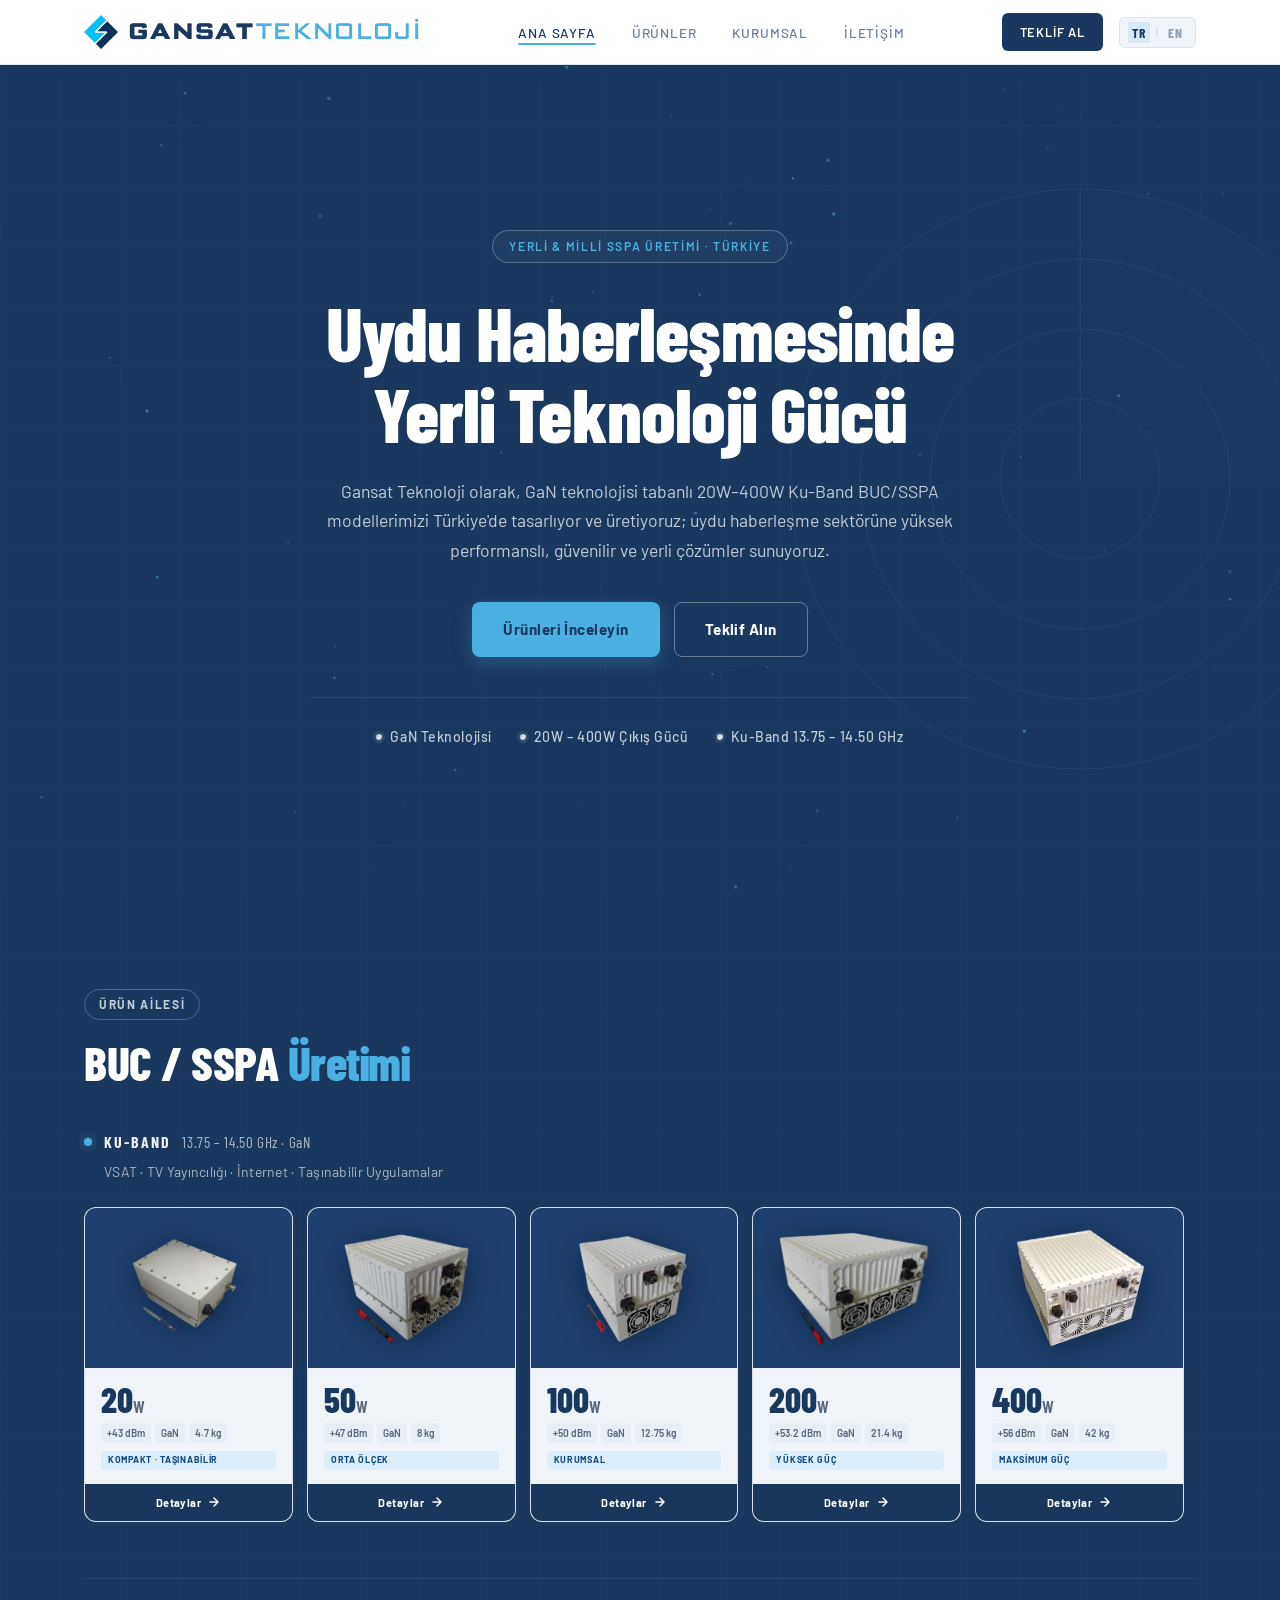
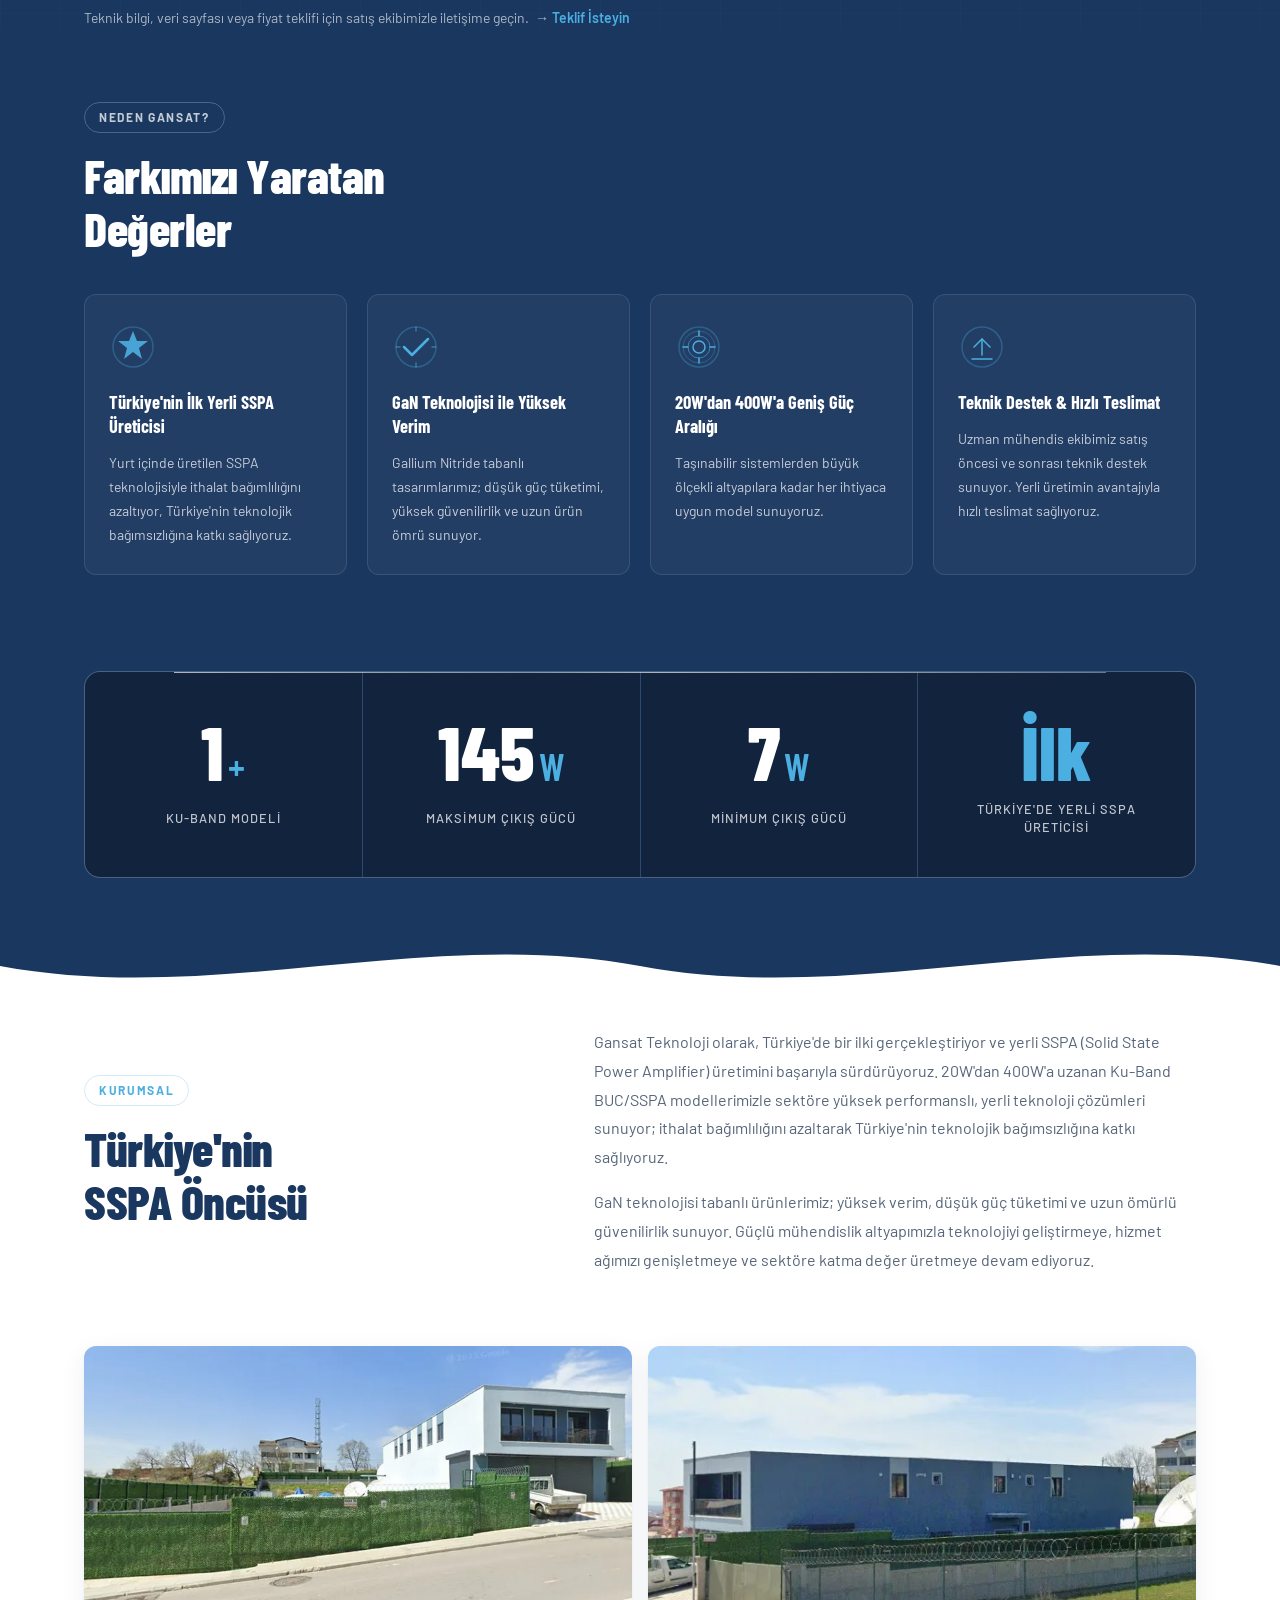
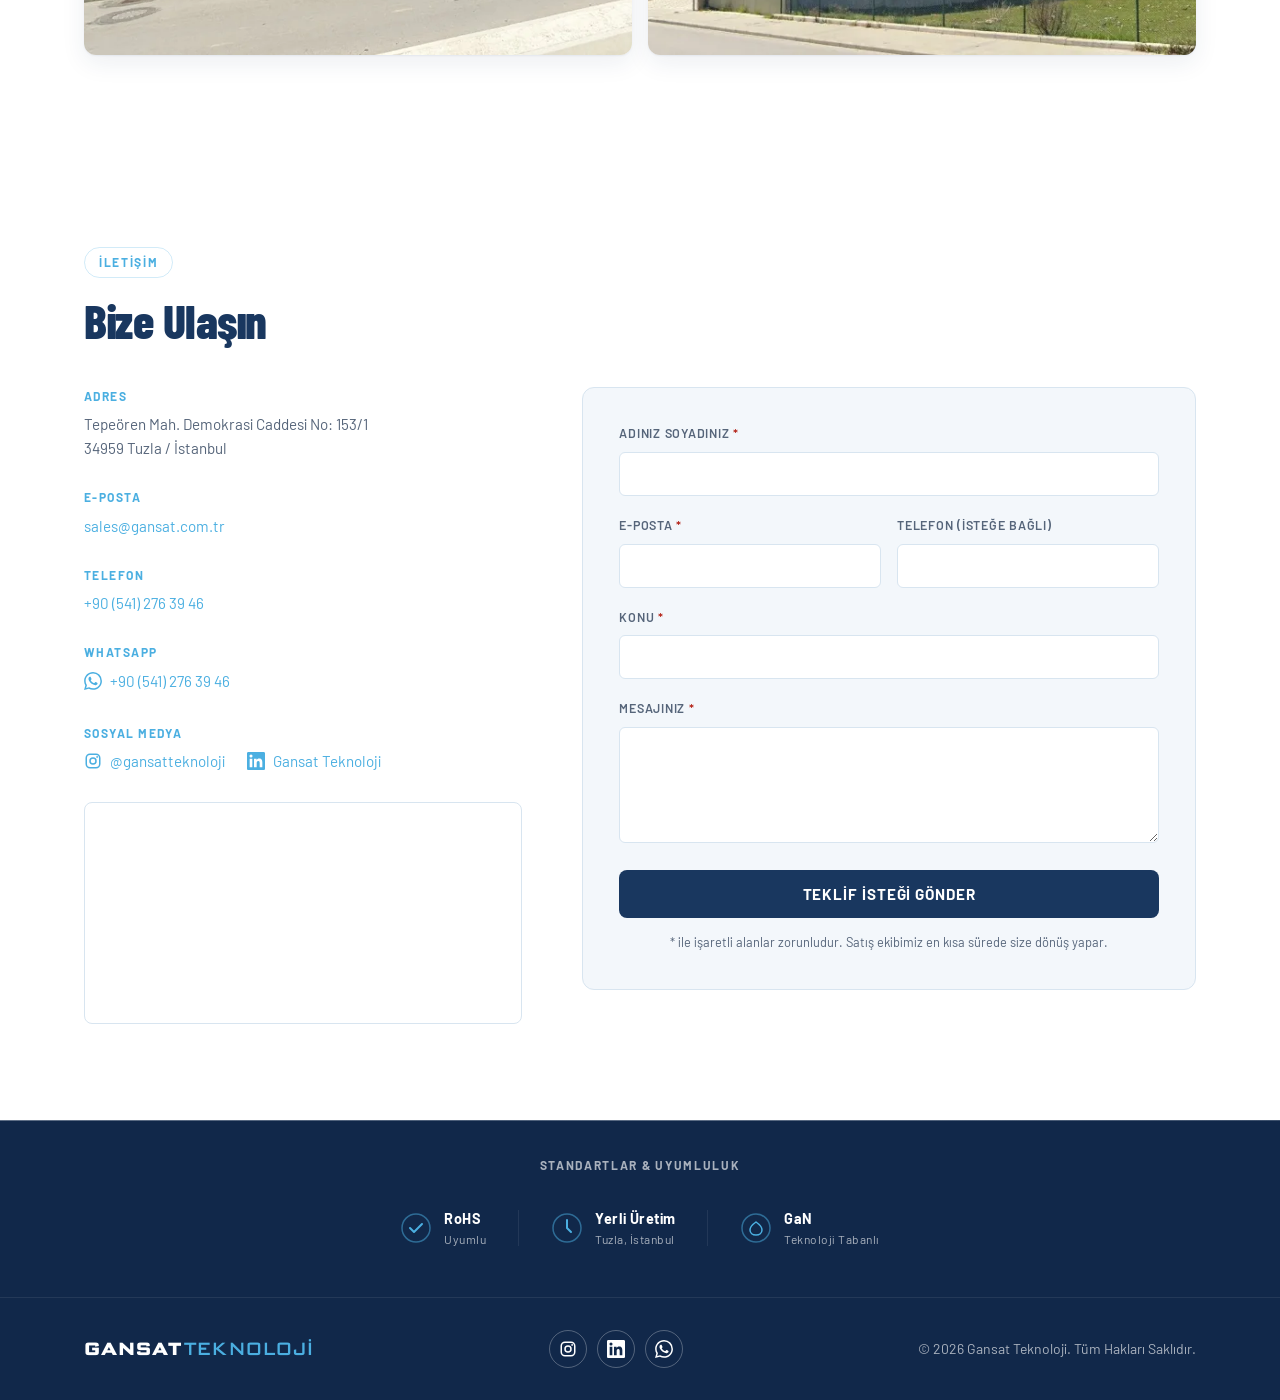
==== commit 85d86810: "Add Instagram, LinkedIn and WhatsApp links - Contact section: WhatsApp row (wa.me chat link for +90 " ====
--- a/index.html
+++ b/index.html
@@ -55,7 +55,7 @@
             "email": "sales@gansat.com.tr",
             "contactType": "sales"
           },
-          "sameAs": [],
+          "sameAs": ["https://www.instagram.com/gansatteknoloji/", "https://www.linkedin.com/company/gansat-teknoloji/"],
           "image": "https://www.gansat.com.tr/og-gansat.jpg"
         }
     </script>
@@ -605,6 +605,17 @@
                     <div class="info-item">
                         <span class="info-label" data-tr="Telefon" data-en="Phone">Telefon</span>
                         <p><a href="tel:+905412763946">+90 (541) 276 39 46</a></p>
+                    </div>
+                    <div class="info-item">
+                        <span class="info-label">WhatsApp</span>
+                        <p><a href="https://wa.me/905412763946" target="_blank" rel="noopener" class="icon-link"><svg width="18" height="18" viewBox="0 0 24 24" fill="currentColor" aria-hidden="true"><path d="M17.472 14.382c-.297-.149-1.758-.867-2.03-.967-.273-.099-.471-.148-.67.15-.197.297-.767.966-.94 1.164-.173.199-.347.223-.644.075-.297-.15-1.255-.463-2.39-1.475-.883-.788-1.48-1.761-1.653-2.059-.173-.297-.018-.458.13-.606.134-.133.298-.347.446-.52.149-.174.198-.298.298-.497.099-.198.05-.371-.025-.52-.075-.149-.669-1.612-.916-2.207-.242-.579-.487-.5-.669-.51-.173-.008-.371-.01-.57-.01-.198 0-.52.074-.792.372-.272.297-1.04 1.016-1.04 2.479 0 1.462 1.065 2.875 1.213 3.074.149.198 2.096 3.2 5.077 4.487.709.306 1.262.489 1.694.625.712.227 1.36.195 1.871.118.571-.085 1.758-.719 2.006-1.413.248-.694.248-1.289.173-1.413-.074-.124-.272-.198-.57-.347m-5.421 7.403h-.004a9.87 9.87 0 0 1-5.031-1.378l-.361-.214-3.741.982.998-3.648-.235-.374a9.86 9.86 0 0 1-1.51-5.26c.001-5.45 4.436-9.884 9.888-9.884 2.64 0 5.122 1.03 6.988 2.898a9.825 9.825 0 0 1 2.893 6.994c-.003 5.45-4.437 9.884-9.885 9.884m8.413-18.297A11.815 11.815 0 0 0 12.05 0C5.495 0 .16 5.335.157 11.892c0 2.096.547 4.142 1.588 5.945L.057 24l6.305-1.654a11.882 11.882 0 0 0 5.683 1.448h.005c6.554 0 11.89-5.335 11.893-11.893a11.821 11.821 0 0 0-3.48-8.413z"/></svg><span>+90 (541) 276 39 46</span></a></p>
+                    </div>
+                    <div class="info-item">
+                        <span class="info-label" data-tr="Sosyal Medya" data-en="Social Media">Sosyal Medya</span>
+                        <p class="contact-social">
+                            <a href="https://www.instagram.com/gansatteknoloji/" target="_blank" rel="noopener" class="icon-link"><svg width="18" height="18" viewBox="0 0 24 24" fill="none" stroke="currentColor" stroke-width="2" aria-hidden="true"><rect x="3" y="3" width="18" height="18" rx="5"/><circle cx="12" cy="12" r="4"/><circle cx="17.5" cy="6.5" r="1.2" fill="currentColor" stroke="none"/></svg><span>@gansatteknoloji</span></a>
+                            <a href="https://www.linkedin.com/company/gansat-teknoloji/" target="_blank" rel="noopener" class="icon-link"><svg width="18" height="18" viewBox="0 0 24 24" fill="currentColor" aria-hidden="true"><path d="M20.447 20.452h-3.554v-5.569c0-1.328-.027-3.037-1.852-3.037-1.853 0-2.136 1.445-2.136 2.939v5.667H9.351V9h3.414v1.561h.046c.477-.9 1.637-1.85 3.37-1.85 3.601 0 4.267 2.37 4.267 5.455v6.286zM5.337 7.433a2.062 2.062 0 1 1 0-4.125 2.062 2.062 0 0 1 0 4.125zM7.119 20.452H3.555V9h3.564v11.452zM22.225 0H1.771C.792 0 0 .774 0 1.729v20.542C0 23.227.792 24 1.771 24h20.451C23.2 24 24 23.227 24 22.271V1.729C24 .774 23.2 0 22.222 0h.003z"/></svg><span>Gansat Teknoloji</span></a>
+                        </p>
                     </div>
                     <div class="map-wrap">
                         <iframe
@@ -700,6 +711,11 @@
     <footer>
         <div class="container footer-inner">
             <div class="logo" style="font-size:1.1rem;">GANSAT<span>TEKNOLOJİ</span></div>
+            <div class="social-links">
+                <a href="https://www.instagram.com/gansatteknoloji/" target="_blank" rel="noopener" aria-label="Instagram: @gansatteknoloji"><svg width="18" height="18" viewBox="0 0 24 24" fill="none" stroke="currentColor" stroke-width="2" aria-hidden="true"><rect x="3" y="3" width="18" height="18" rx="5"/><circle cx="12" cy="12" r="4"/><circle cx="17.5" cy="6.5" r="1.2" fill="currentColor" stroke="none"/></svg></a>
+                <a href="https://www.linkedin.com/company/gansat-teknoloji/" target="_blank" rel="noopener" aria-label="LinkedIn: Gansat Teknoloji"><svg width="18" height="18" viewBox="0 0 24 24" fill="currentColor" aria-hidden="true"><path d="M20.447 20.452h-3.554v-5.569c0-1.328-.027-3.037-1.852-3.037-1.853 0-2.136 1.445-2.136 2.939v5.667H9.351V9h3.414v1.561h.046c.477-.9 1.637-1.85 3.37-1.85 3.601 0 4.267 2.37 4.267 5.455v6.286zM5.337 7.433a2.062 2.062 0 1 1 0-4.125 2.062 2.062 0 0 1 0 4.125zM7.119 20.452H3.555V9h3.564v11.452zM22.225 0H1.771C.792 0 0 .774 0 1.729v20.542C0 23.227.792 24 1.771 24h20.451C23.2 24 24 23.227 24 22.271V1.729C24 .774 23.2 0 22.222 0h.003z"/></svg></a>
+                <a href="https://wa.me/905412763946" target="_blank" rel="noopener" aria-label="WhatsApp: +90 541 276 39 46"><svg width="18" height="18" viewBox="0 0 24 24" fill="currentColor" aria-hidden="true"><path d="M17.472 14.382c-.297-.149-1.758-.867-2.03-.967-.273-.099-.471-.148-.67.15-.197.297-.767.966-.94 1.164-.173.199-.347.223-.644.075-.297-.15-1.255-.463-2.39-1.475-.883-.788-1.48-1.761-1.653-2.059-.173-.297-.018-.458.13-.606.134-.133.298-.347.446-.52.149-.174.198-.298.298-.497.099-.198.05-.371-.025-.52-.075-.149-.669-1.612-.916-2.207-.242-.579-.487-.5-.669-.51-.173-.008-.371-.01-.57-.01-.198 0-.52.074-.792.372-.272.297-1.04 1.016-1.04 2.479 0 1.462 1.065 2.875 1.213 3.074.149.198 2.096 3.2 5.077 4.487.709.306 1.262.489 1.694.625.712.227 1.36.195 1.871.118.571-.085 1.758-.719 2.006-1.413.248-.694.248-1.289.173-1.413-.074-.124-.272-.198-.57-.347m-5.421 7.403h-.004a9.87 9.87 0 0 1-5.031-1.378l-.361-.214-3.741.982.998-3.648-.235-.374a9.86 9.86 0 0 1-1.51-5.26c.001-5.45 4.436-9.884 9.888-9.884 2.64 0 5.122 1.03 6.988 2.898a9.825 9.825 0 0 1 2.893 6.994c-.003 5.45-4.437 9.884-9.885 9.884m8.413-18.297A11.815 11.815 0 0 0 12.05 0C5.495 0 .16 5.335.157 11.892c0 2.096.547 4.142 1.588 5.945L.057 24l6.305-1.654a11.882 11.882 0 0 0 5.683 1.448h.005c6.554 0 11.89-5.335 11.893-11.893a11.821 11.821 0 0 0-3.48-8.413z"/></svg></a>
+            </div>
             <p>&copy; 2026 Gansat Teknoloji. <span data-tr="Tüm Hakları Saklıdır." data-en="All Rights Reserved.">Tüm Hakları Saklıdır.</span></p>
         </div>
     </footer>
--- a/style.css
+++ b/style.css
@@ -790,6 +790,14 @@
 .footer-inner { display: flex; justify-content: space-between; align-items: center; }
 footer p { font-size: var(--fs-small); color: var(--on-dark-subtle); }
 footer .logo { color: var(--white); }
+/* Sosyal medya ikonları */
+.social-links { display: flex; gap: 10px; }
+.social-links a { width: 38px; height: 38px; display: inline-flex; align-items: center; justify-content: center; border-radius: 50%; border: 1px solid rgba(255,255,255,0.28); color: var(--white); transition: background 0.2s, border-color 0.2s, color 0.2s, transform 0.15s; }
+.social-links a:hover { background: var(--blue-bright); border-color: var(--blue-bright); color: var(--navy); transform: translateY(-2px); }
+/* İletişim bölümündeki ikonlu linkler */
+.icon-link { display: inline-flex; align-items: center; gap: 8px; }
+.icon-link svg { flex-shrink: 0; color: var(--blue-bright); }
+.contact-social { display: flex; flex-wrap: wrap; gap: 8px 22px; }
 
 /* ===================== MOBİL ===================== */
 @media (max-width: 1100px) {
@@ -829,7 +837,8 @@
     .hero { padding: 56px 24px 48px; }
     .hero-points { margin-top: 32px; padding-top: 24px; gap: 10px 20px; }
     .gallery-grid { grid-template-columns: 1fr; }
-    .footer-inner { flex-direction: column; gap: 12px; text-align: center; }
+    .footer-inner { flex-direction: column; gap: 14px; text-align: center; }
+    footer .logo { justify-content: center; }
 }
 
 @media (max-width: 600px) {
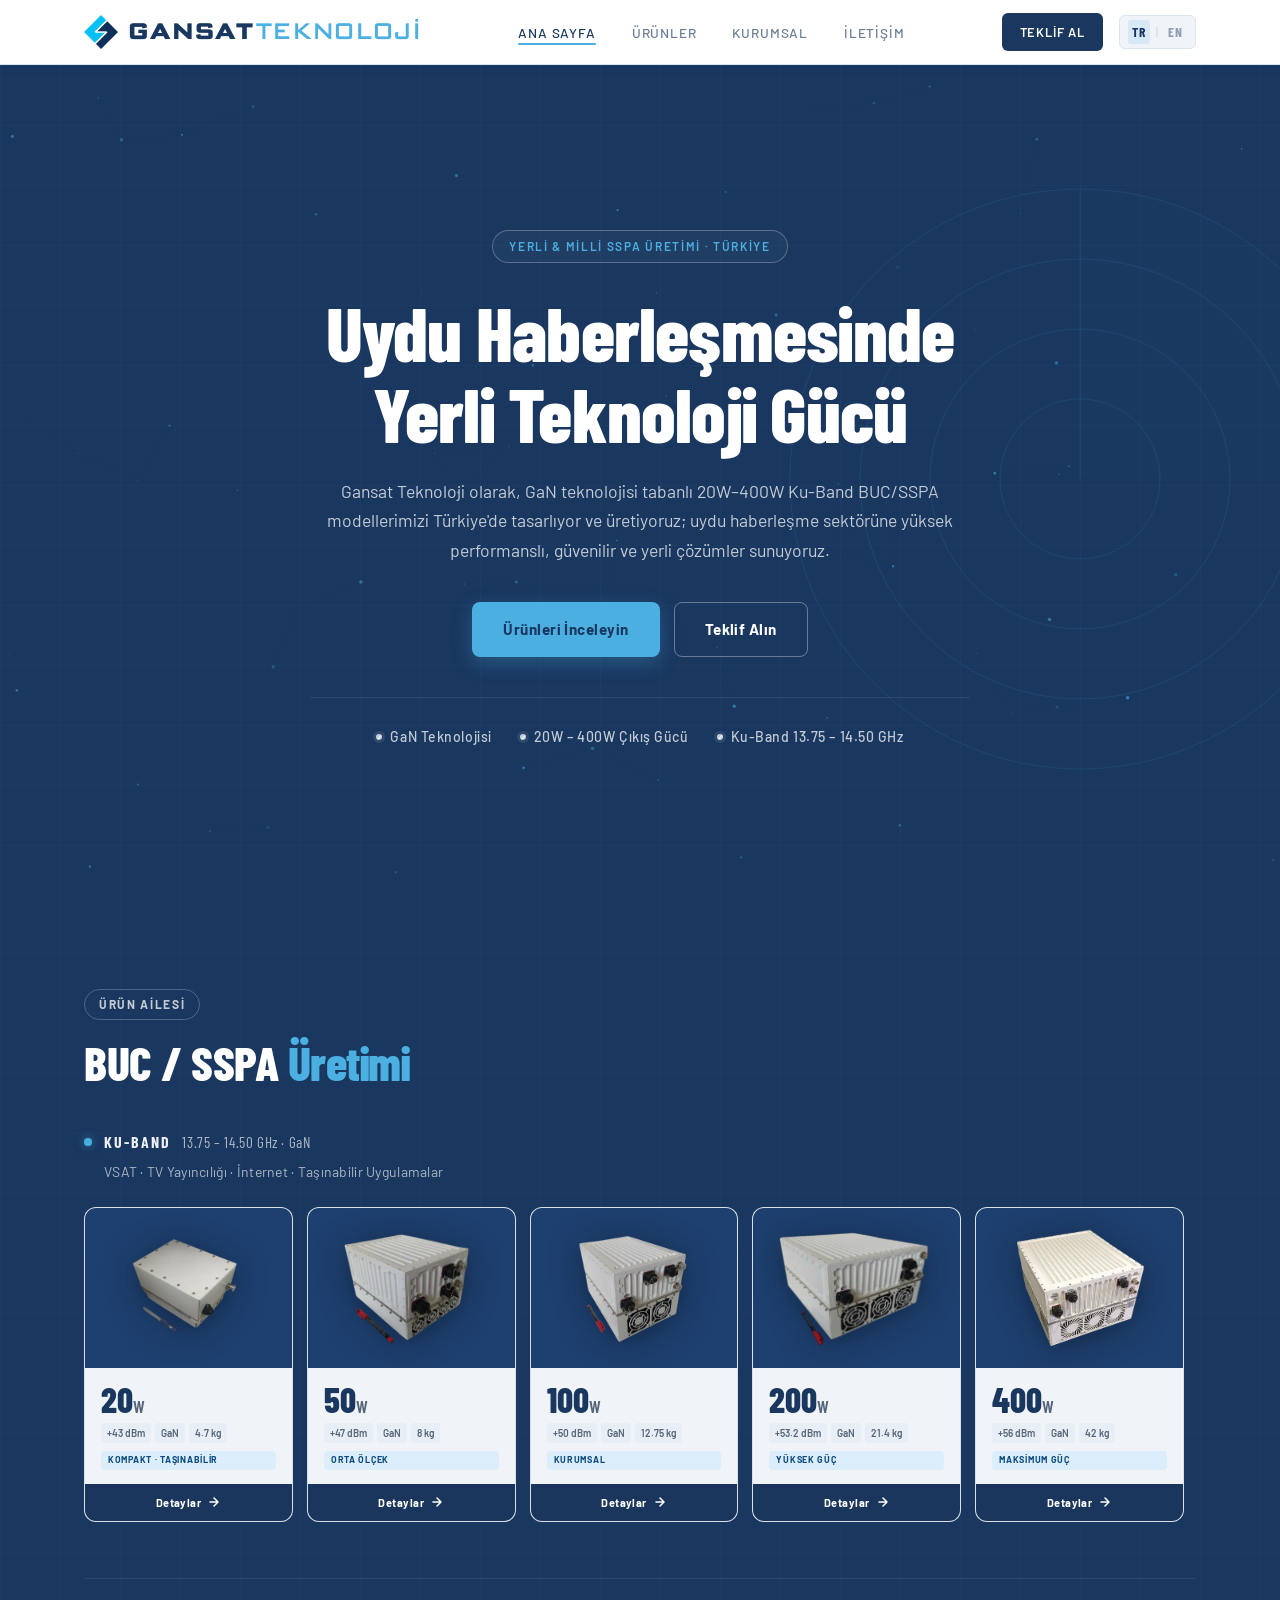
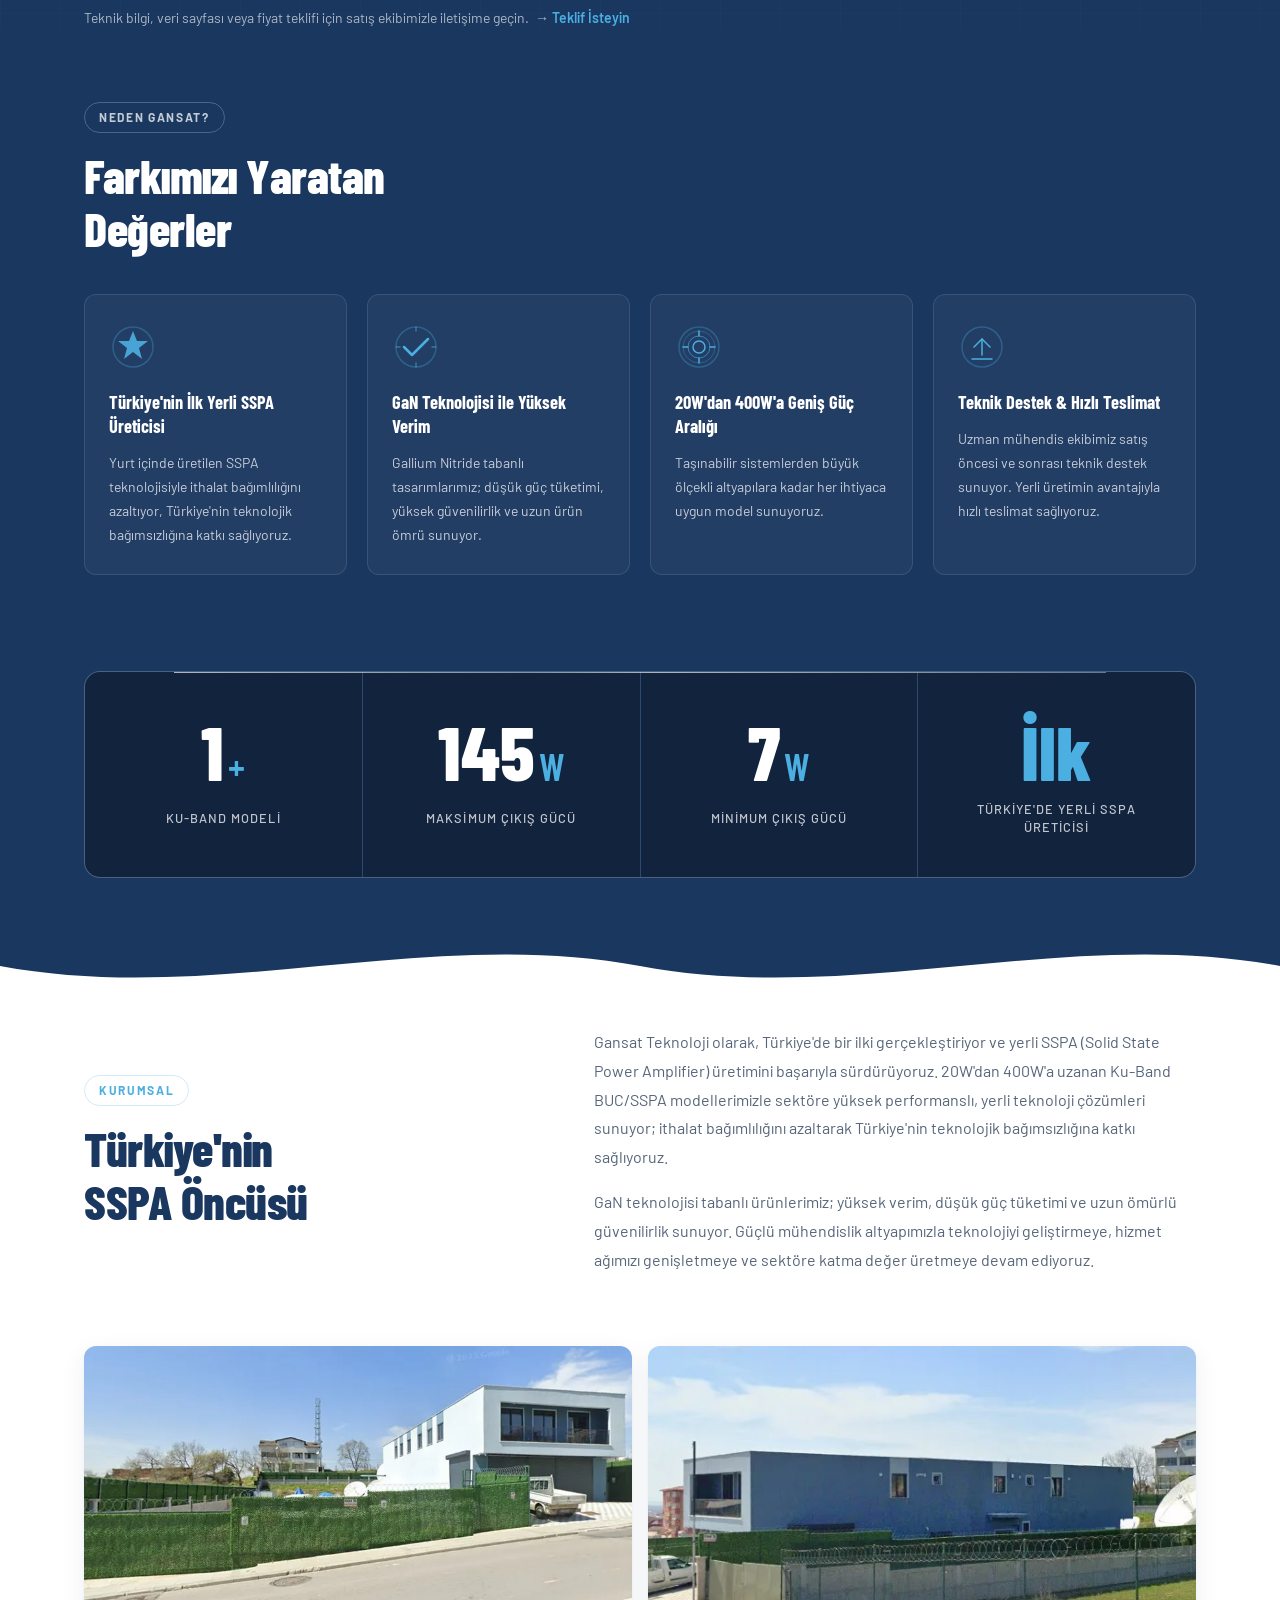
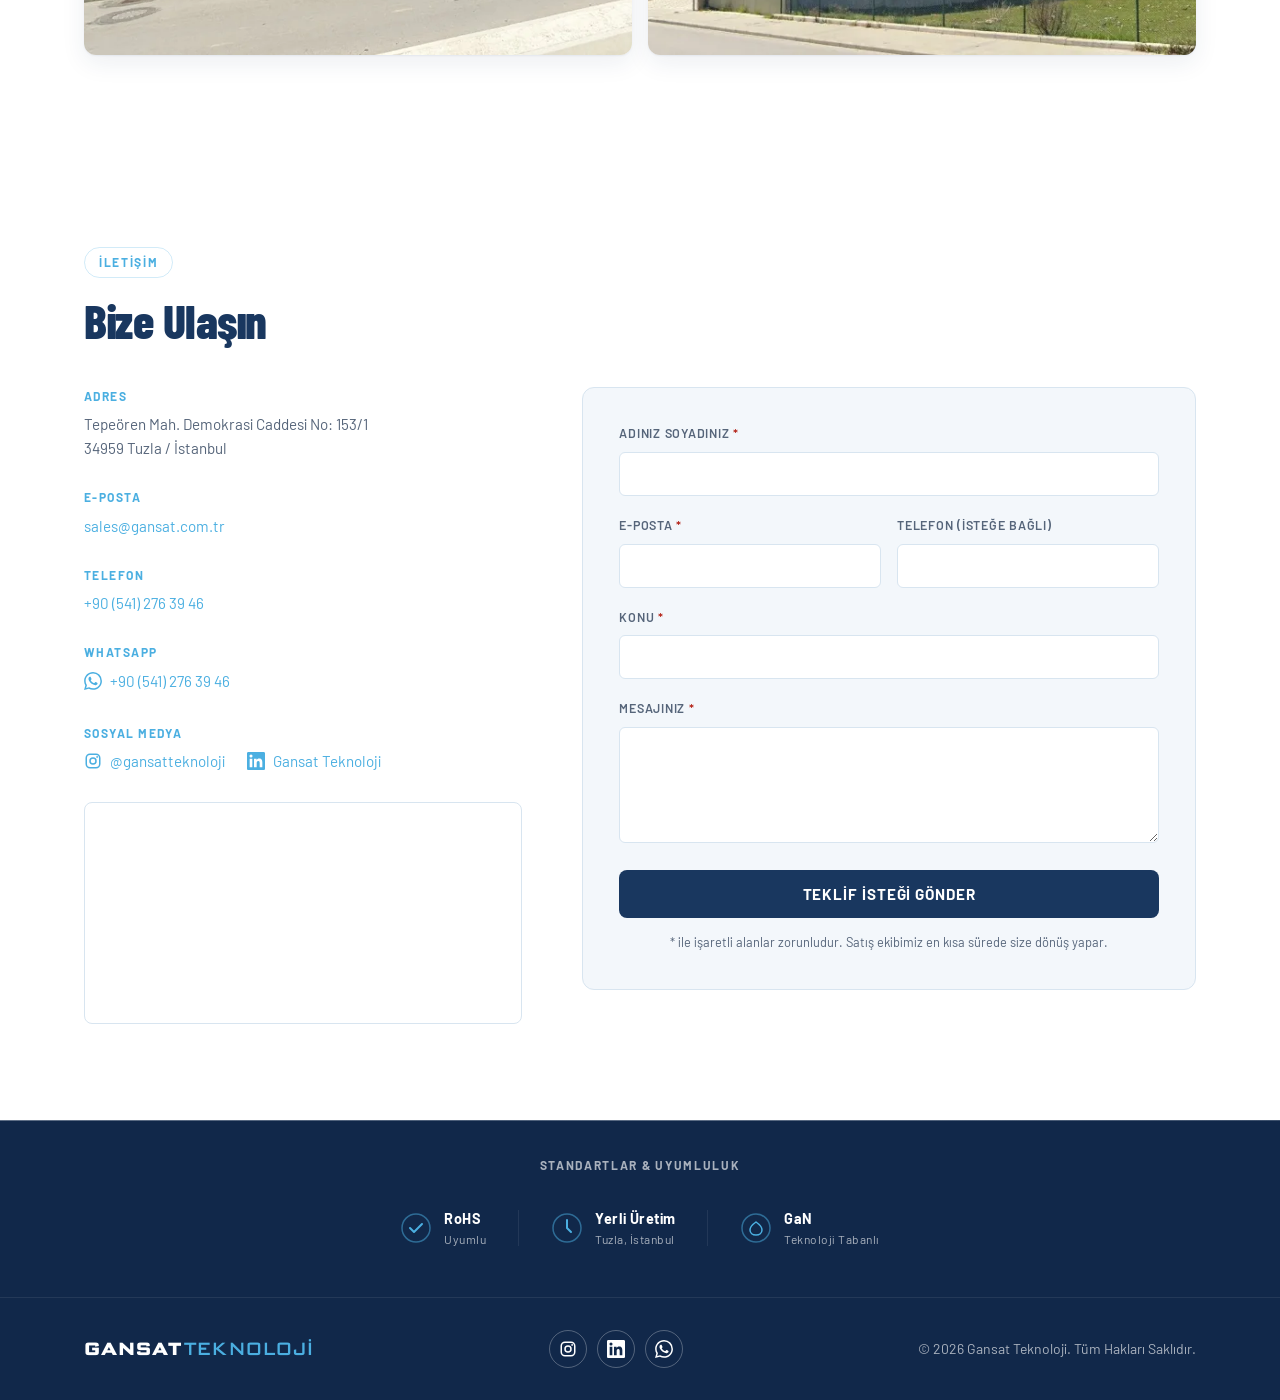
==== commit 11027f36: "Add English pages under /en/ and a custom 404 page English site - en/index.html and en/<model>-sspa." ====
--- a/index.html
+++ b/index.html
@@ -10,6 +10,9 @@
     <meta name="robots" content="index, follow, max-image-preview:large">
     <meta name="theme-color" content="#19375F">
     <link rel="canonical" href="https://www.gansat.com.tr/">
+    <link rel="alternate" hreflang="tr" href="https://www.gansat.com.tr/">
+    <link rel="alternate" hreflang="en" href="https://www.gansat.com.tr/en/">
+    <link rel="alternate" hreflang="x-default" href="https://www.gansat.com.tr/en/">
 
     <!-- Open Graph (LinkedIn, WhatsApp, Facebook) -->
     <meta property="og:type" content="website">
@@ -83,9 +86,9 @@
             <div class="nav-right">
                 <a href="#iletisim" class="nav-cta" data-tr="Teklif Al" data-en="Get a Quote">Teklif Al</a>
                 <div class="lang-toggle">
-                    <button class="lang-btn active" id="btn-tr" onclick="setLang('tr')">TR</button>
+                    <a class="lang-btn active" id="btn-tr" href="#" aria-current="page" lang="tr" hreflang="tr">TR</a>
                     <span class="lang-divider" aria-hidden="true">|</span>
-                    <button class="lang-btn" id="btn-en" onclick="setLang('en')">EN</button>
+                    <a class="lang-btn" id="btn-en" href="en/" lang="en" hreflang="en">EN</a>
                 </div>
                 <button class="nav-toggle" type="button" aria-label="Menü" aria-expanded="false" aria-controls="navLinks" onclick="toggleNav(this)"><span></span><span></span><span></span></button>
             </div>
--- a/style.css
+++ b/style.css
@@ -72,7 +72,7 @@
 .nav-cta:active { transform: translateY(1px); }
 
 .lang-toggle { display: flex; align-items: center; gap: 6px; background: #f0f4f9; border: 1px solid var(--border); border-radius: 6px; padding: 4px 8px; }
-.lang-btn { background: none; border: none; color: rgba(25,55,95,0.45); font-family: 'Barlow Condensed', sans-serif; font-size: 0.85rem; font-weight: 700; letter-spacing: 0.08em; cursor: pointer; padding: 2px 4px; border-radius: 3px; transition: color 0.2s, background 0.2s; }
+.lang-btn { text-decoration: none; display: inline-block; line-height: 1.4; background: none; border: none; color: rgba(25,55,95,0.45); font-family: 'Barlow Condensed', sans-serif; font-size: 0.85rem; font-weight: 700; letter-spacing: 0.08em; cursor: pointer; padding: 2px 4px; border-radius: 3px; transition: color 0.2s, background 0.2s; }
 .lang-btn.active { color: #19375F; background: rgba(75,175,225,0.15); }
 .lang-btn:hover:not(.active) { color: rgba(25,55,95,0.75); }
 .lang-divider { color: rgba(25,55,95,0.2); font-size: 0.75rem; user-select: none; }
